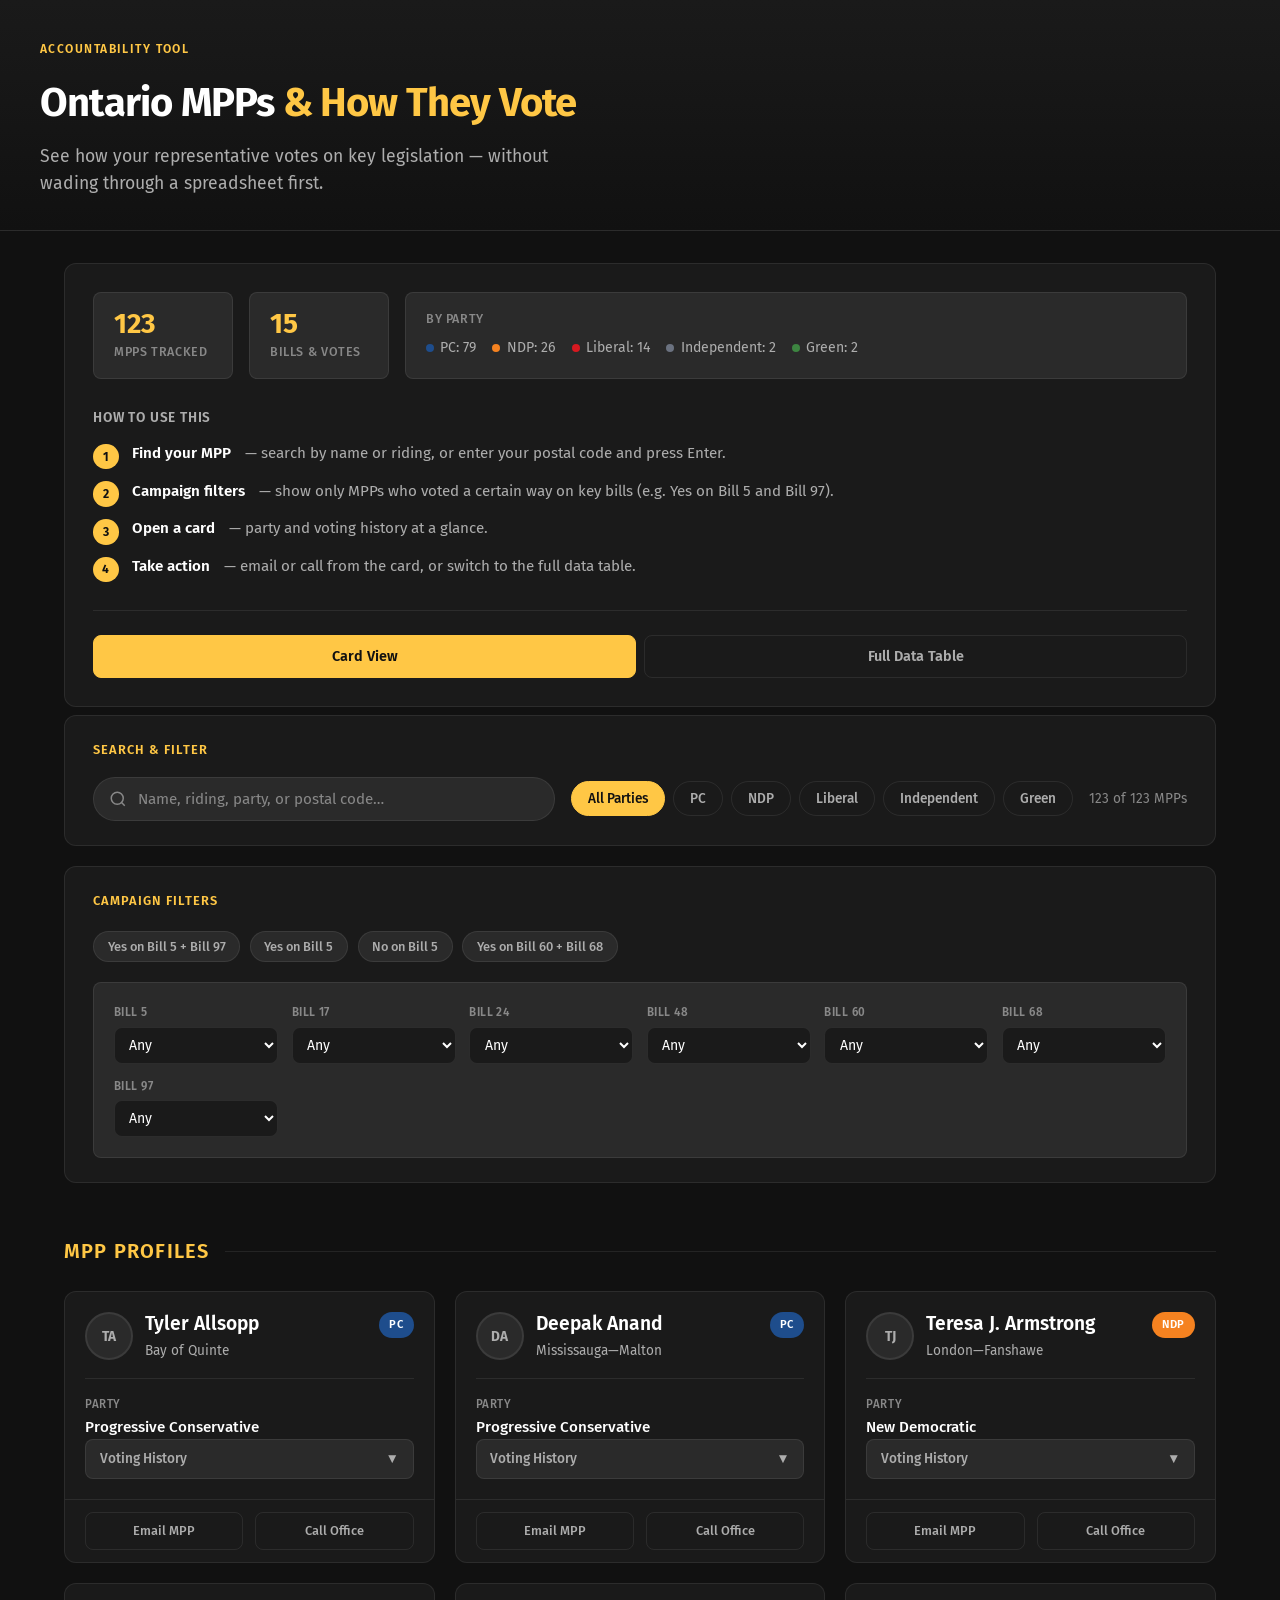
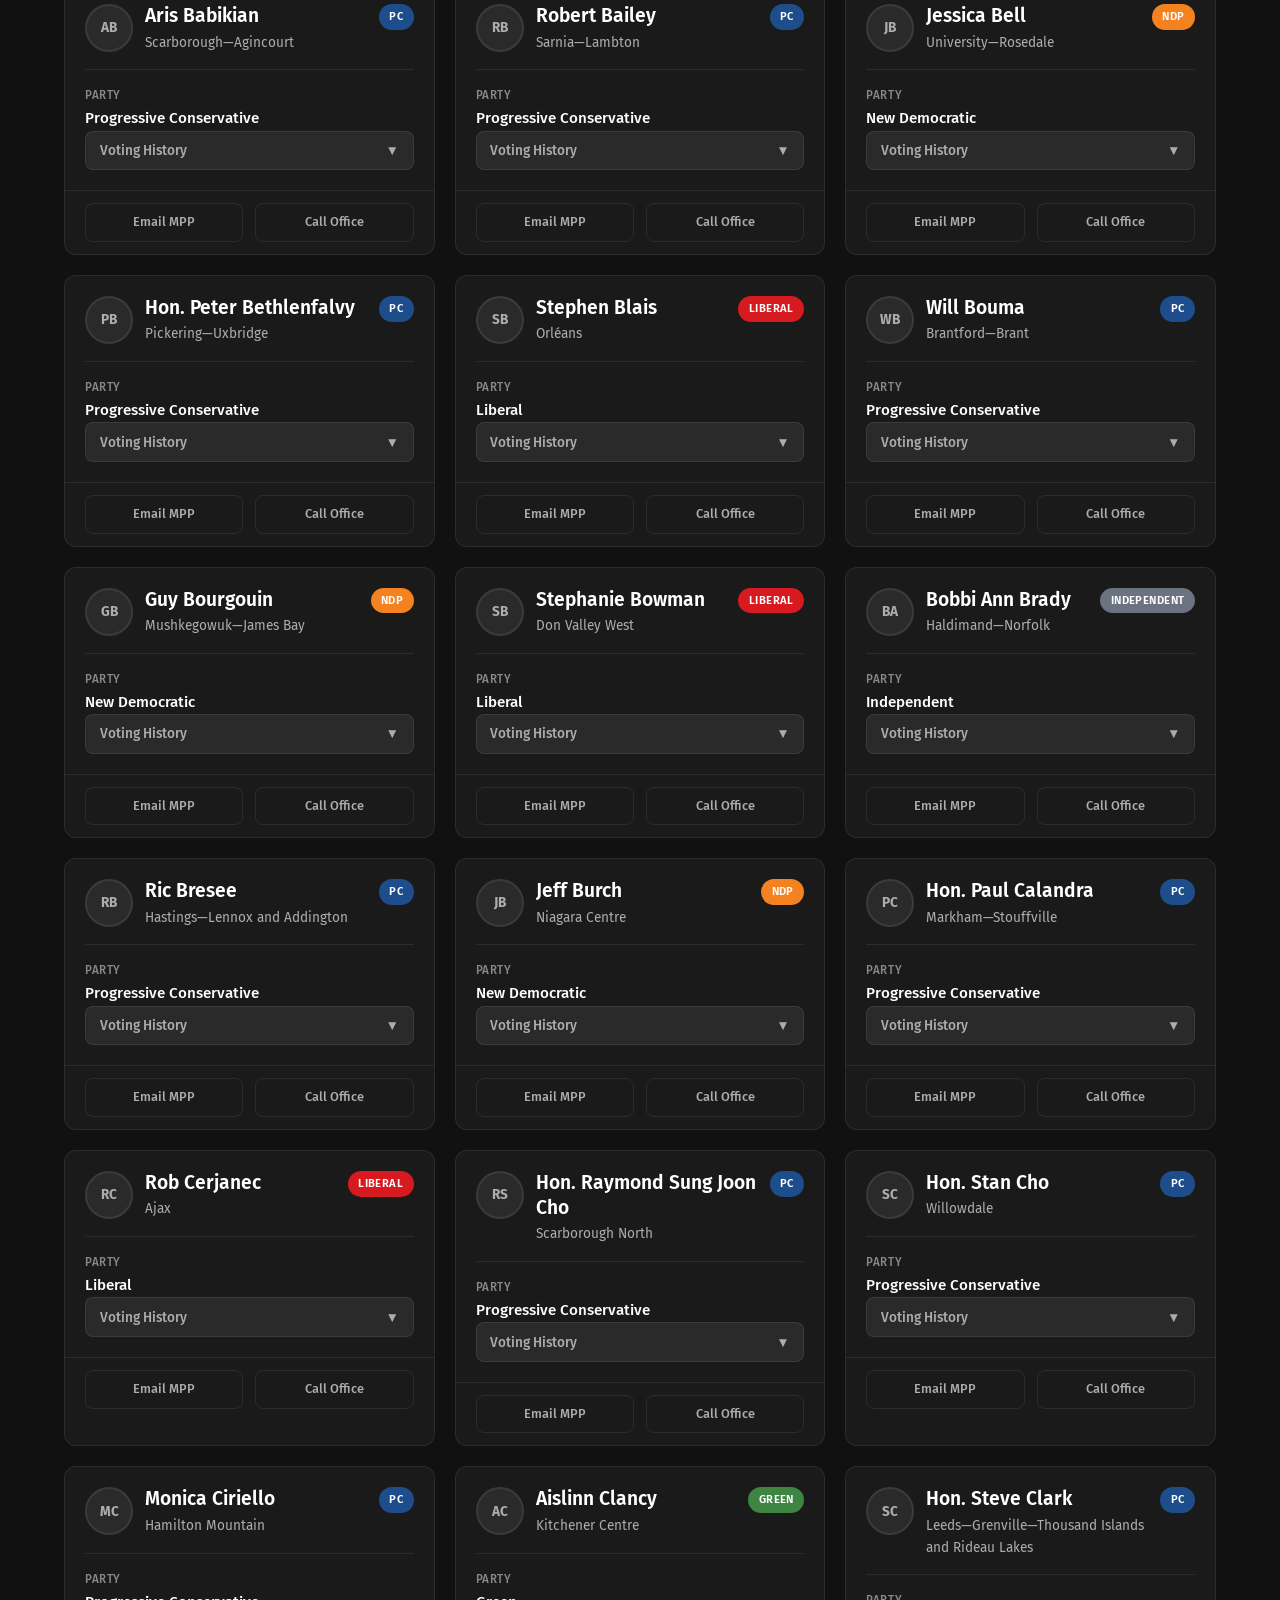
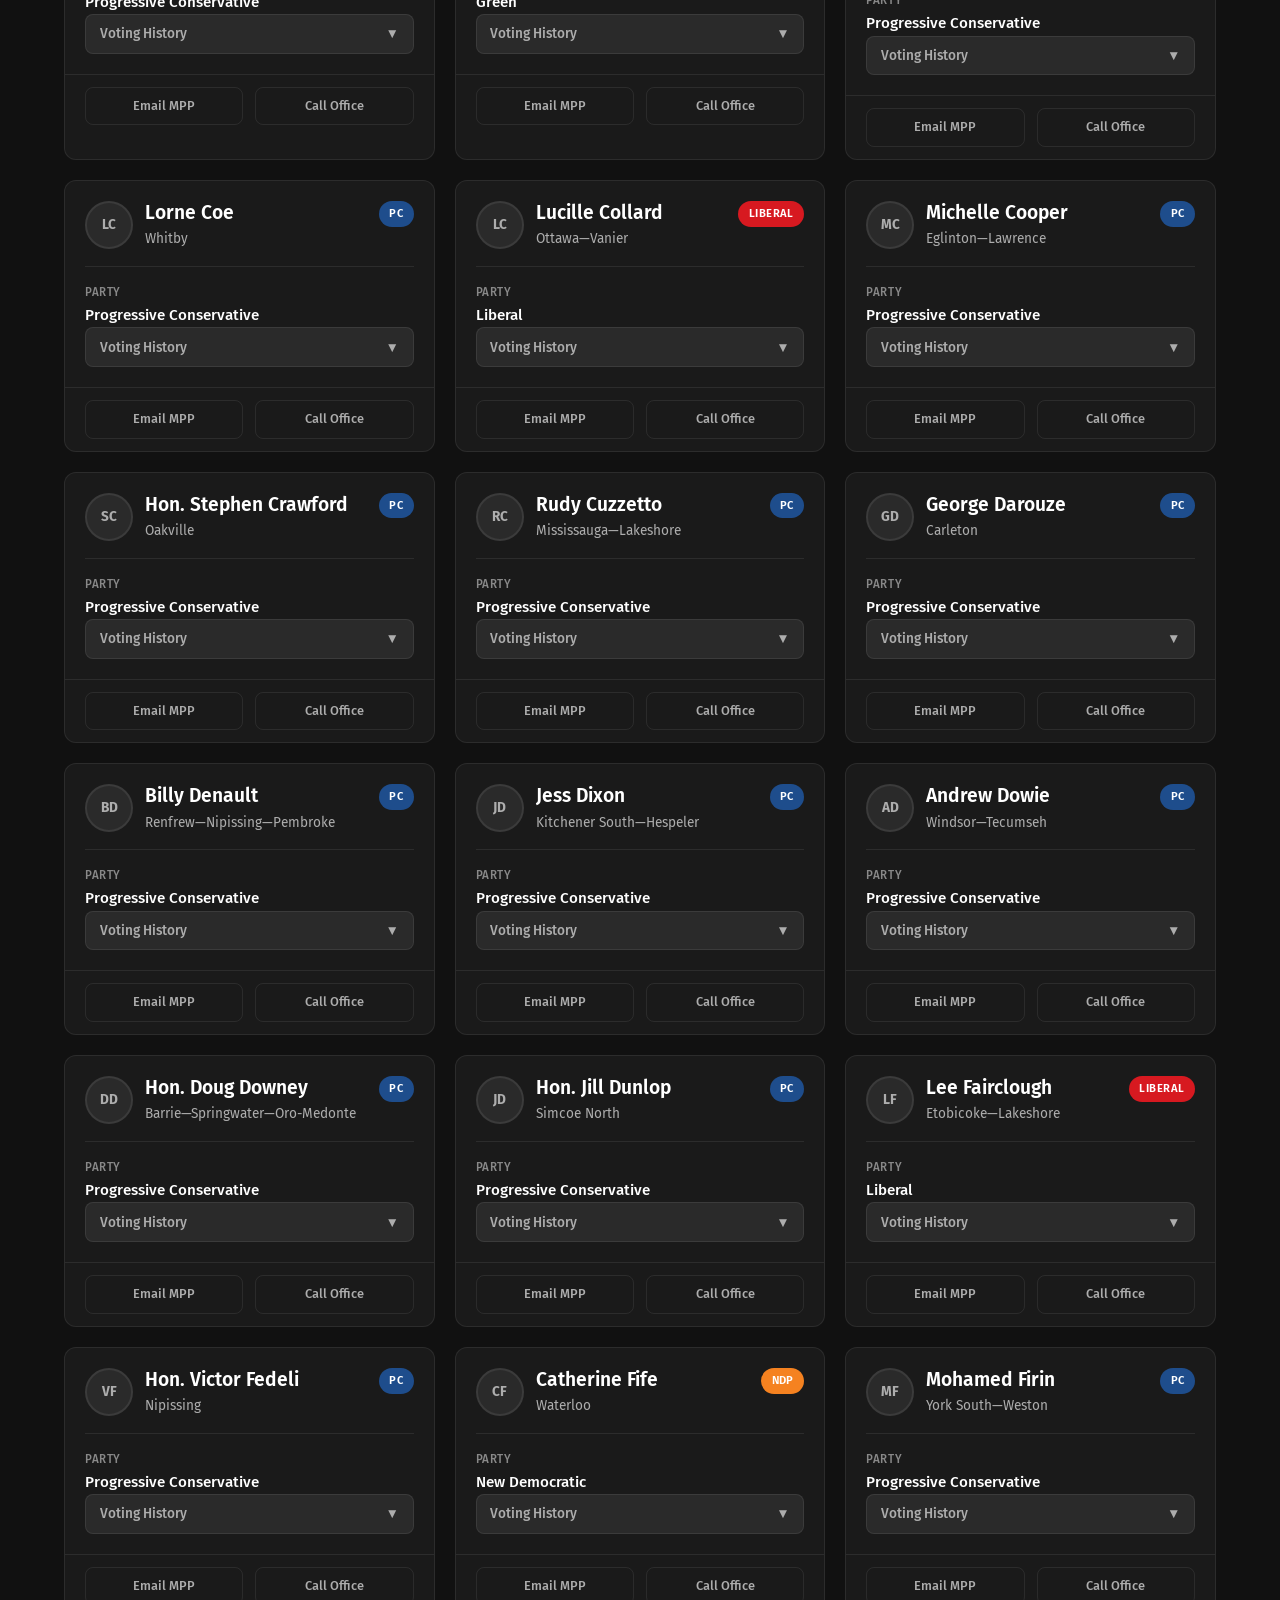
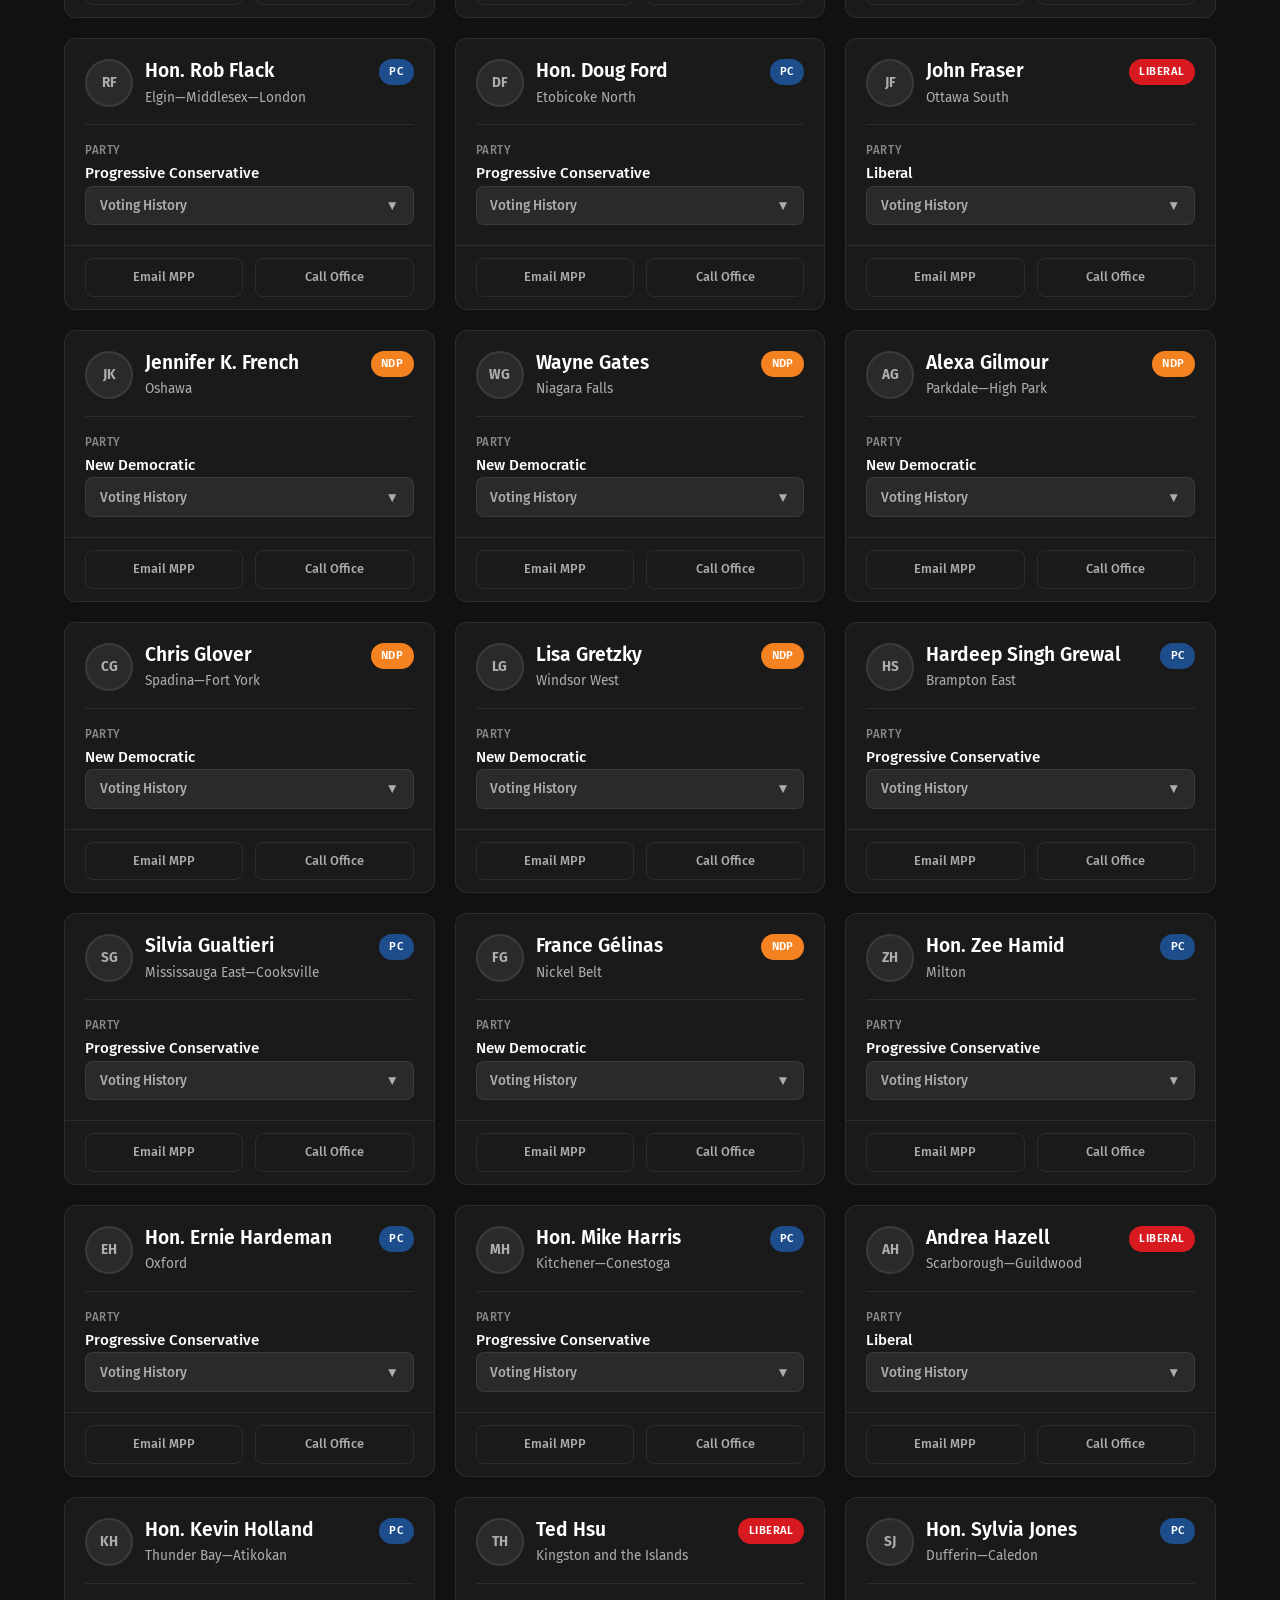
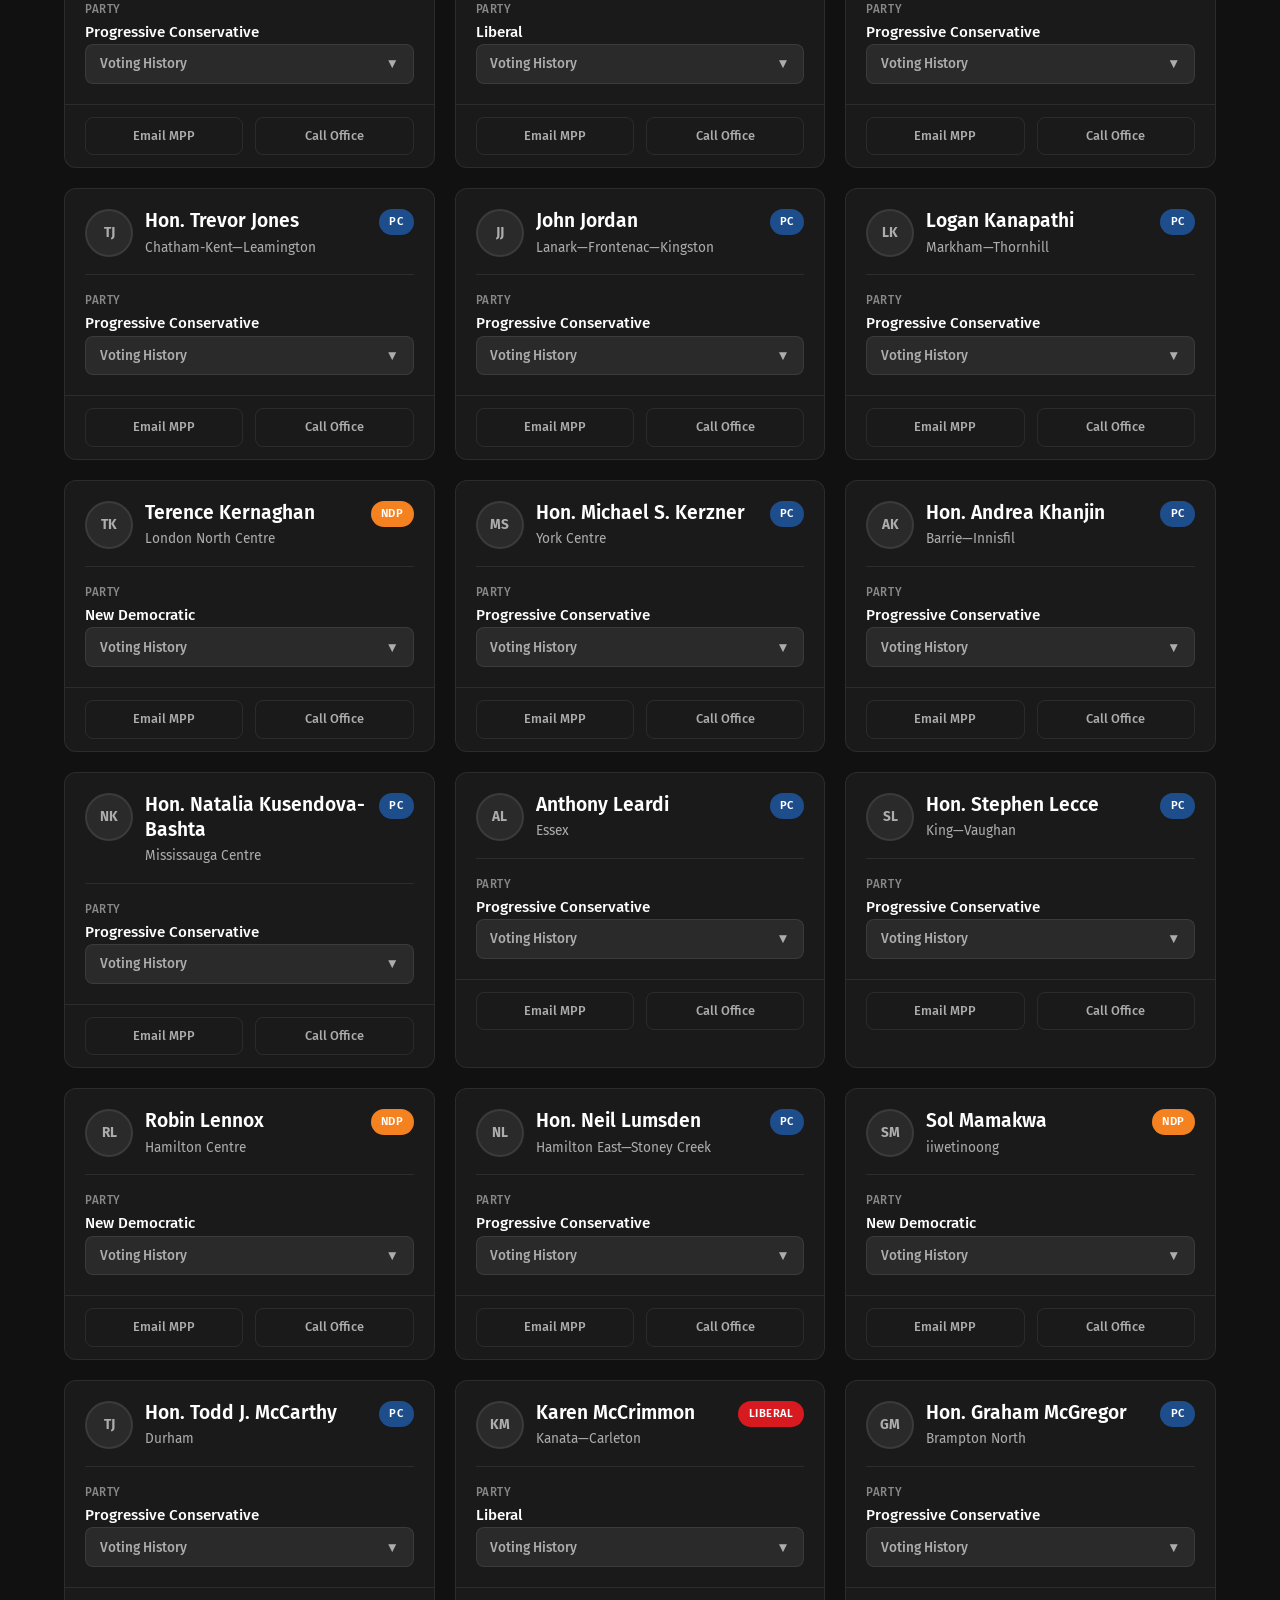
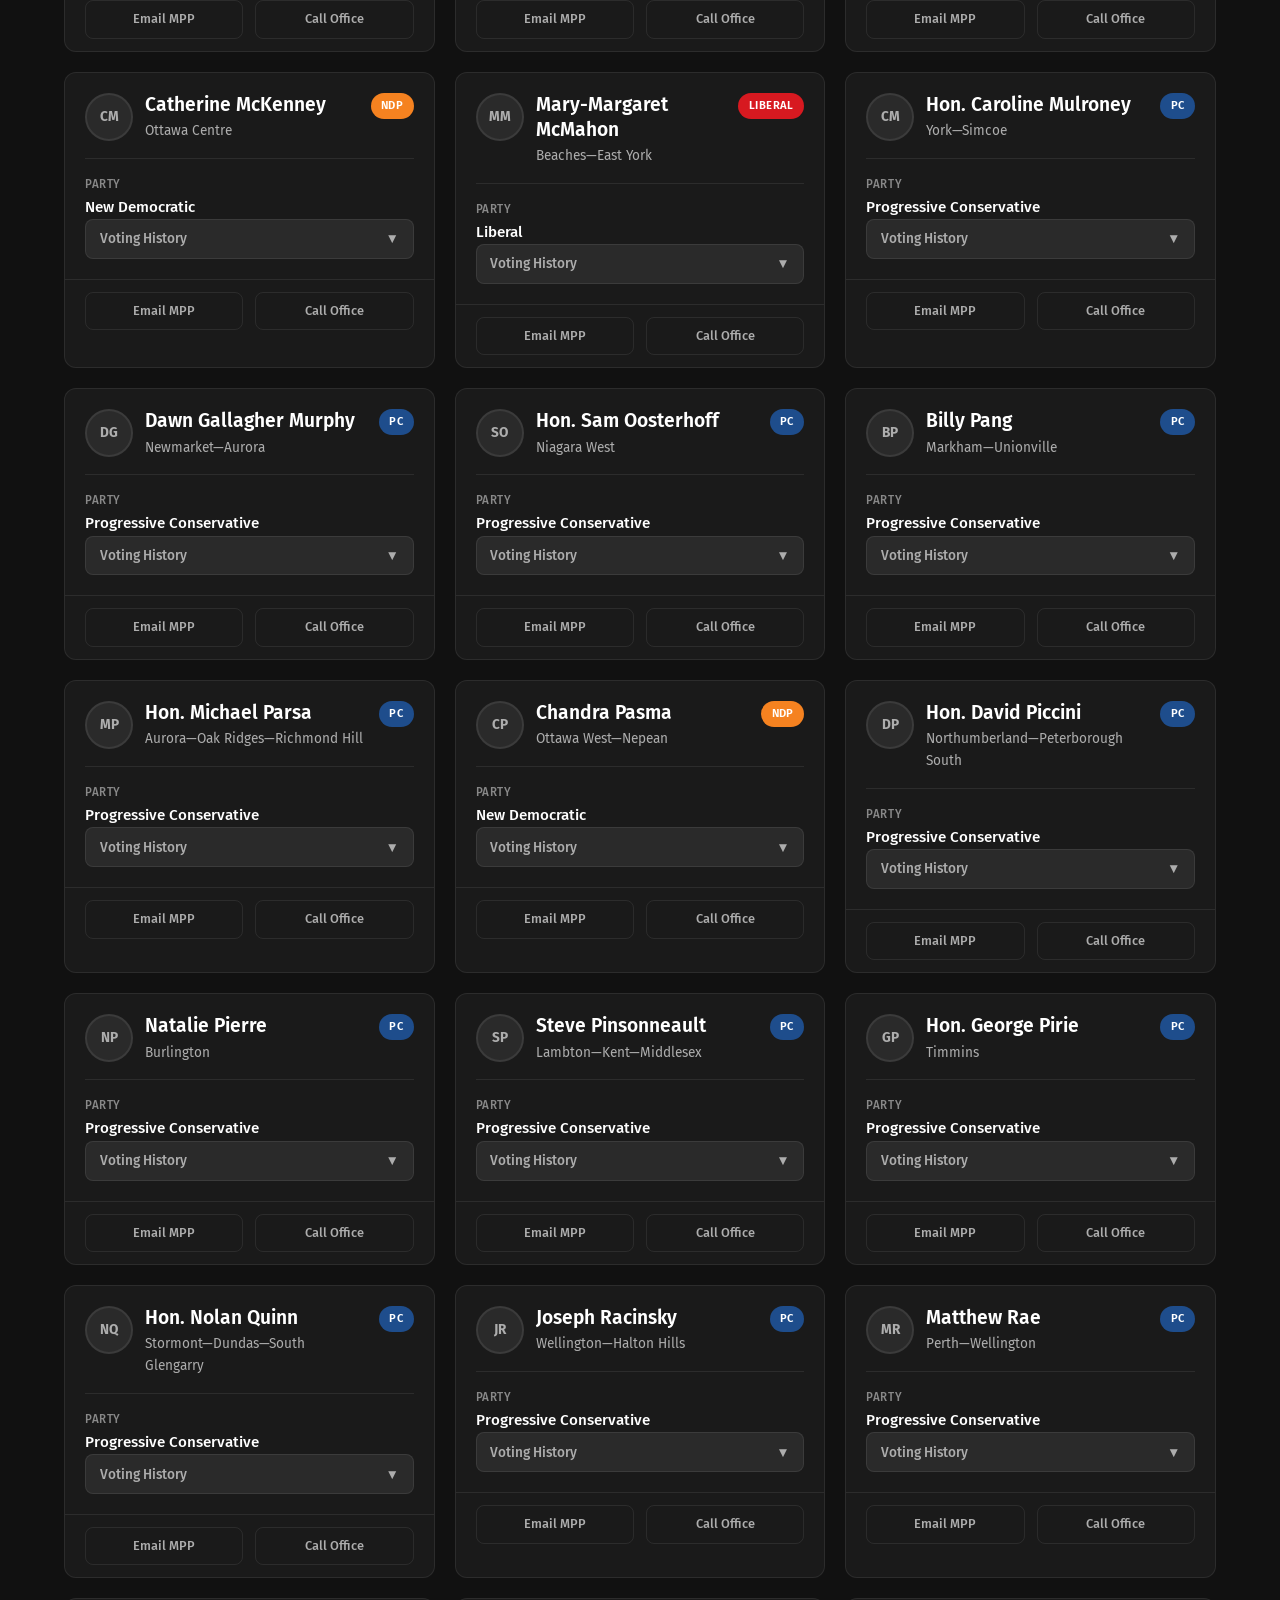
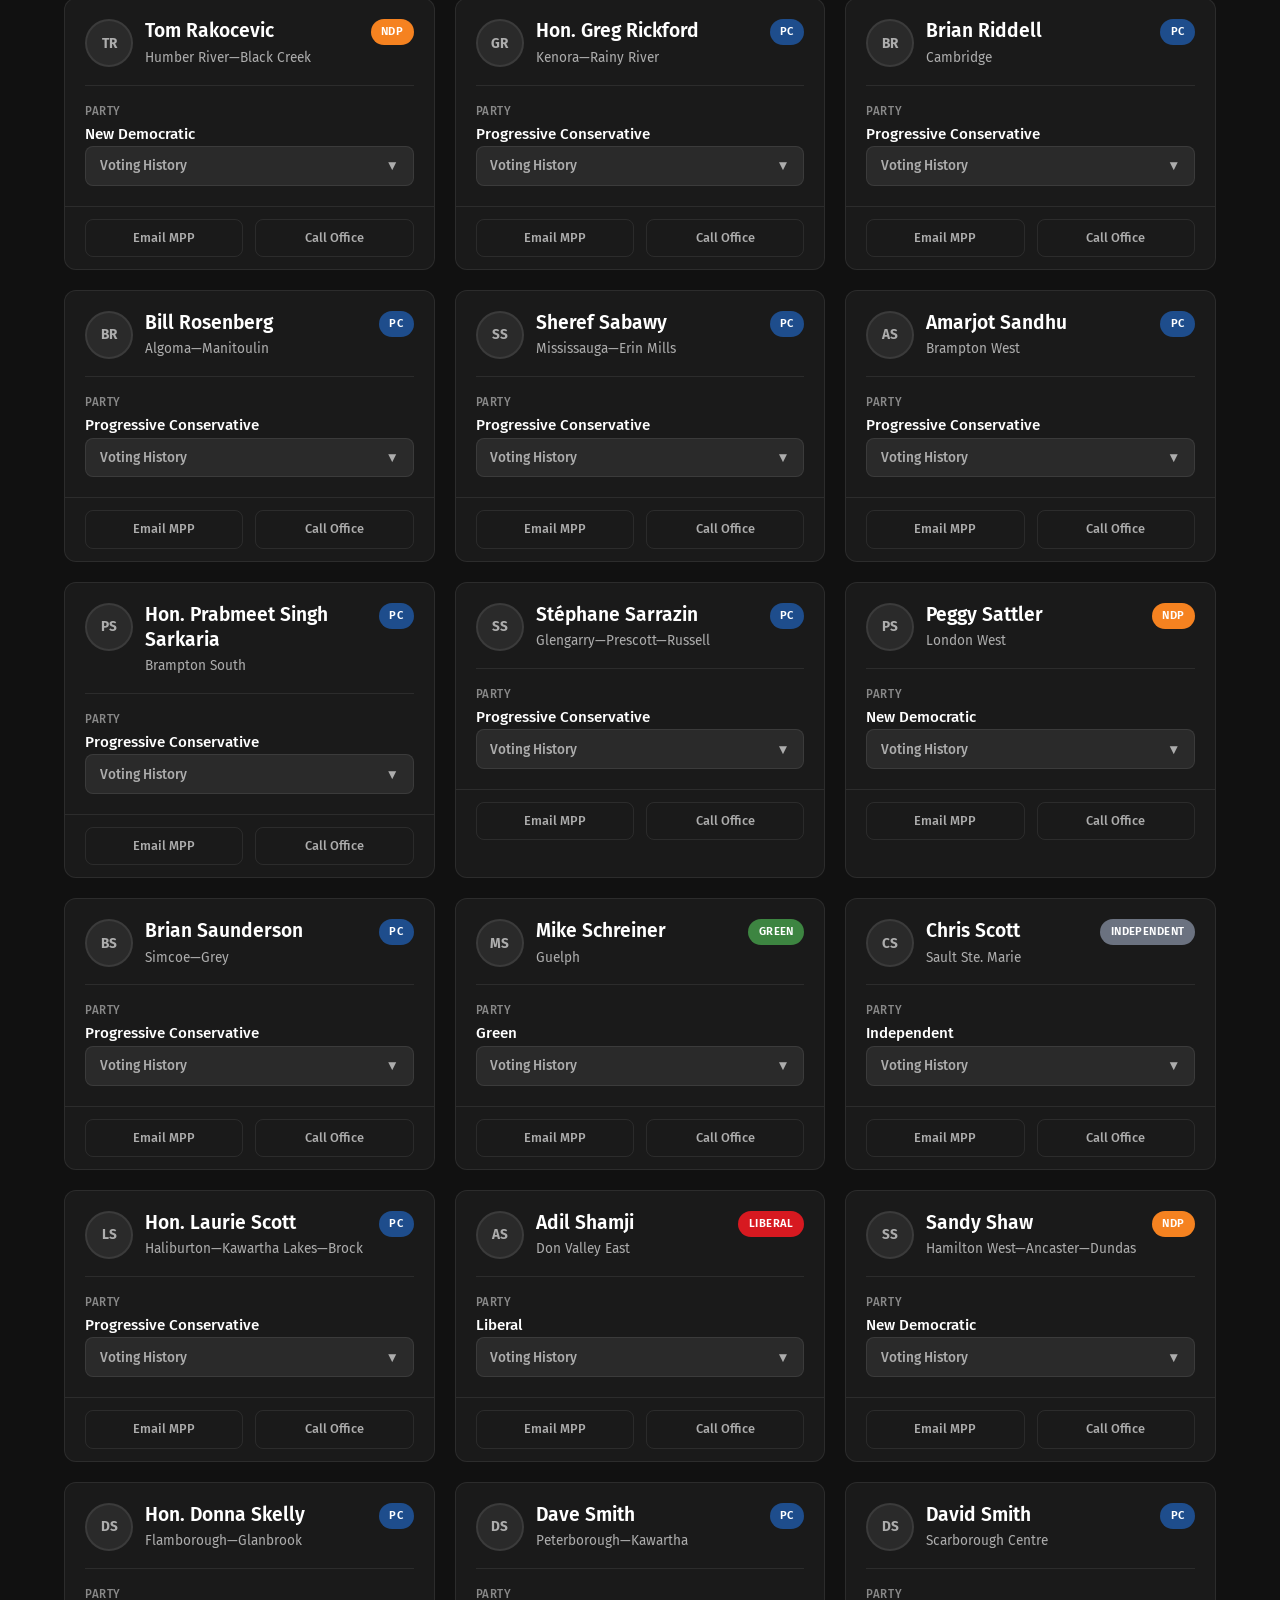
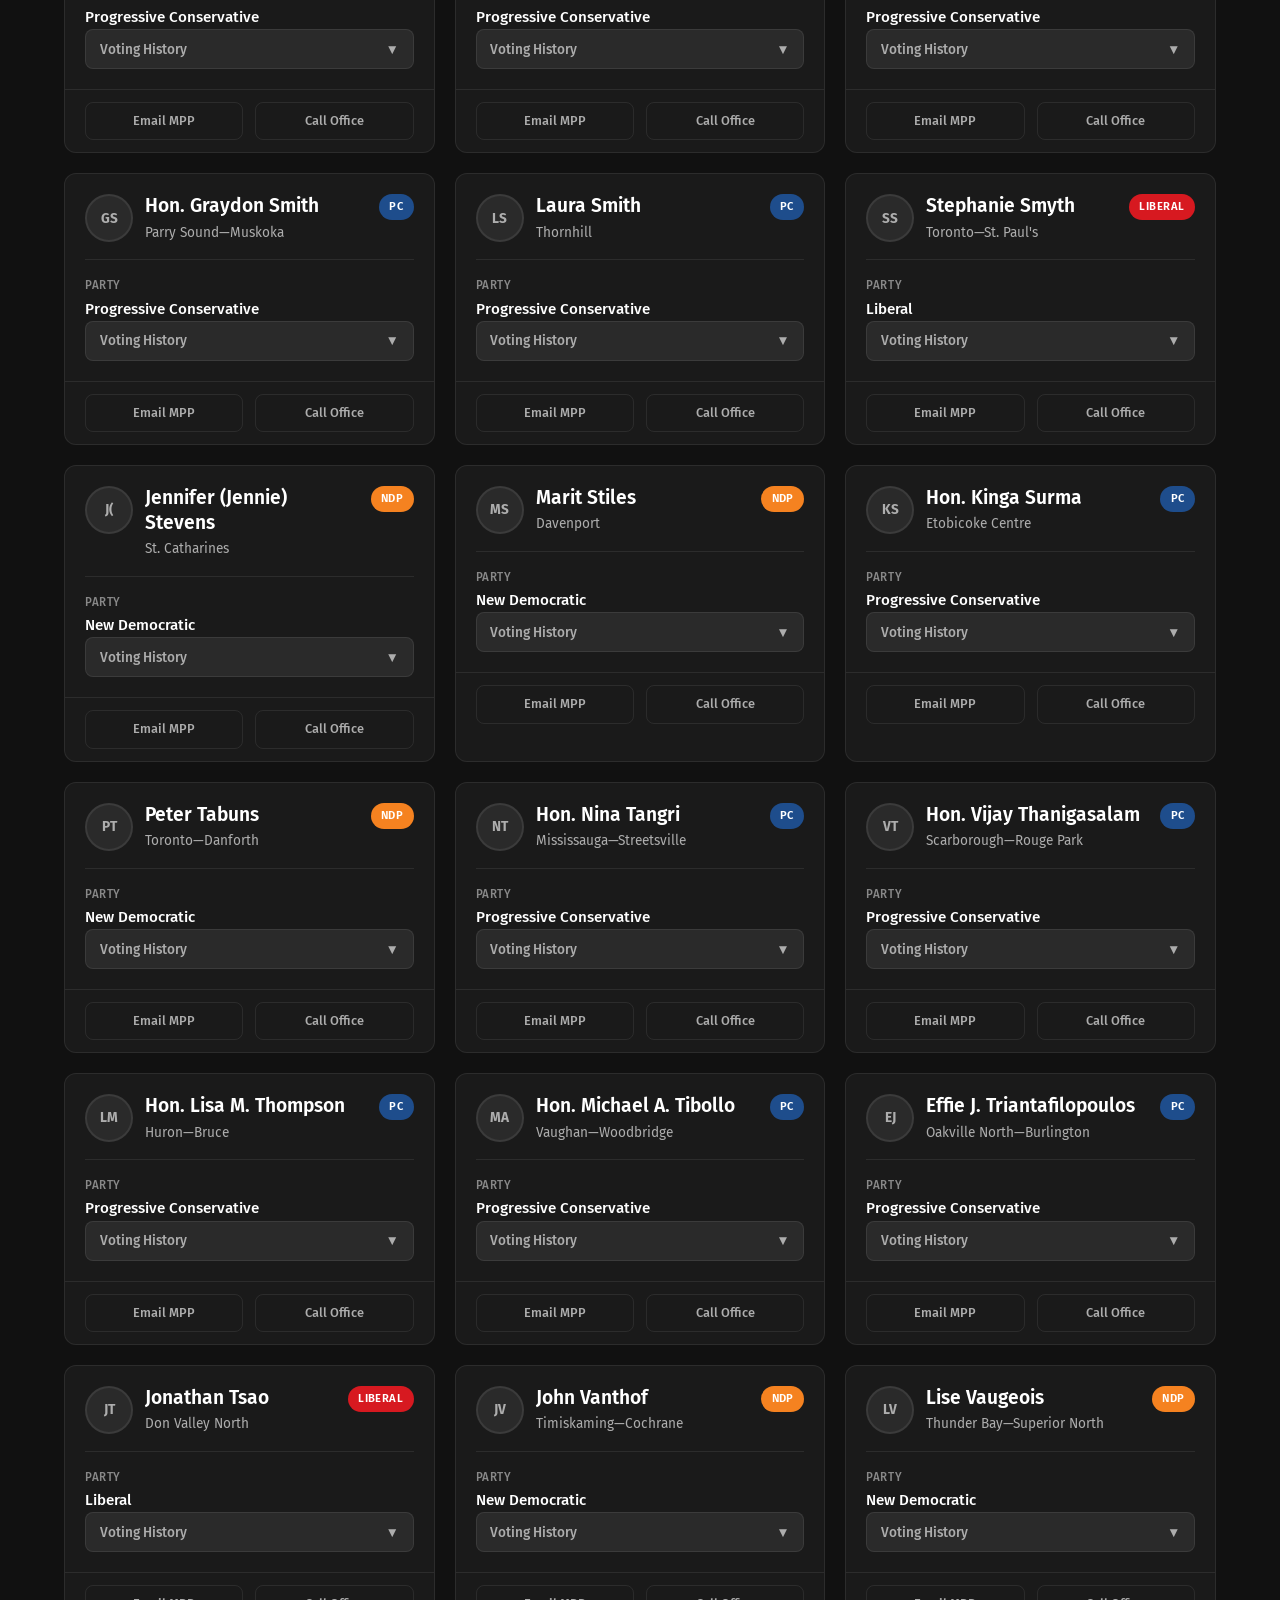
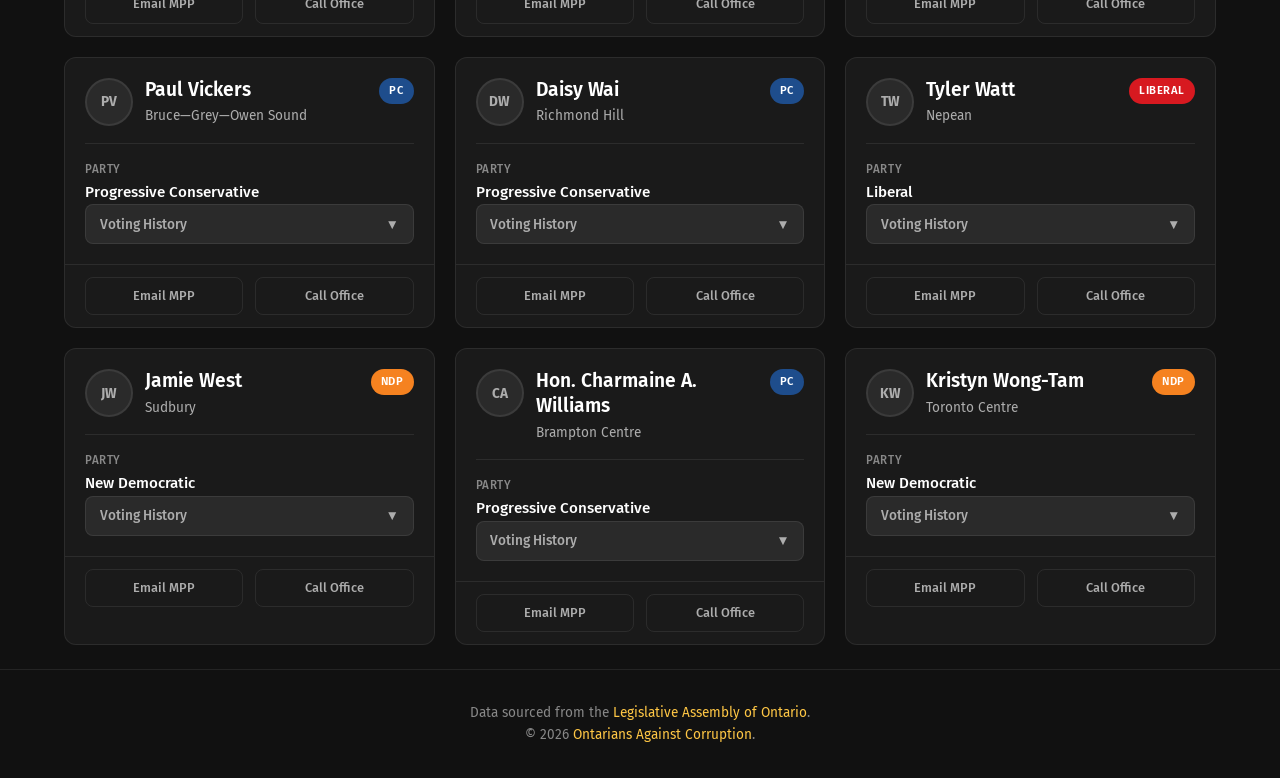
==== index.html @ cb6ad251 "Wrap search and party filters in a card to match campaign filters. Both sections now use the same bo" ====
<!DOCTYPE html>
<html lang="en">
<head>
  <meta charset="UTF-8">
  <meta name="viewport" content="width=device-width, initial-scale=1.0">
  <title>Ontario MPPs & How They Vote | Ontarians Against Corruption</title>
  <meta name="description" content="Explore Ontario MPP voting records, salaries, and accountability data.">
  <link rel="stylesheet" href="styles.css" id="main-styles">
  <script>
    (function () {
      var p = new URLSearchParams(location.search);
      if (p.get('v') === '2') {
        document.getElementById('main-styles').href = 'styles-v2.css';
        document.documentElement.classList.add('v2');
        document.body.classList.add('v2');
      }
    })();
  </script>
</head>
<body>
  <!-- v1 layout -->
  <div id="v1-app">
    <header class="site-header">
      <div class="header-inner">
        <p class="eyebrow">Accountability Tool</p>
        <h1>Ontario MPPs <span>& How They Vote</span></h1>
        <p class="header-lead">See how your representative votes on key legislation — without wading through a spreadsheet first.</p>
      </div>
    </header>

    <div id="loading" class="loading">
      <div class="loading-spinner"></div>
      <p>Loading MPP data…</p>
    </div>

    <div id="main-content" style="display: none;">
      <section class="intro-section">
        <div class="intro-inner">
          <div class="intro-stats" id="intro-stats"></div>
          <div class="intro-howto">
            <h2>How to use this</h2>
            <ol class="howto-steps">
              <li><strong>Find your MPP</strong> — search by name or riding, or enter your postal code and press Enter.</li>
              <li><strong>Campaign filters</strong> — show only MPPs who voted a certain way on key bills (e.g. Yes on Bill 5 and Bill 97).</li>
              <li><strong>Open a card</strong> — party and voting history at a glance.</li>
              <li><strong>Take action</strong> — email or call from the card, or switch to the full data table.</li>
            </ol>
          </div>
          <div class="view-toggle" role="tablist">
            <button class="view-btn active" data-view="cards" role="tab">Card View</button>
            <button class="view-btn" data-view="table" role="tab">Full Data Table</button>
          </div>
        </div>
      </section>

      <div class="controls-wrap">
        <div class="controls-inner">
          <h2 class="controls-title">Search &amp; filter</h2>
          <div class="controls">
            <form class="search-box" id="search-form">
              <svg class="search-icon" width="18" height="18" viewBox="0 0 24 24" fill="none" stroke="currentColor" stroke-width="2" aria-hidden="true">
                <circle cx="11" cy="11" r="8"/><path d="m21 21-4.3-4.3"/>
              </svg>
              <label class="visually-hidden" for="search">Search MPPs</label>
              <input
                type="search"
                id="search"
                placeholder="Name, riding, party, or postal code…"
                autocomplete="off"
                spellcheck="false"
              >
            </form>
            <div class="filter-group" id="filter-buttons"></div>
            <span class="result-count" id="result-count"></span>
          </div>
          <p class="search-status" id="search-status" role="status" aria-live="polite" hidden></p>
          <div class="search-result" id="search-result" hidden></div>
        </div>
      </div>

      <div class="campaign-filters" id="campaign-filters" aria-label="Campaign vote filters">
        <div class="campaign-filters-inner">
          <div class="campaign-filters-head">
            <div>
              <h2 class="campaign-filters-title">Campaign filters</h2>
            </div>
            <button type="button" class="campaign-clear" id="campaign-clear" hidden>Clear filters</button>
          </div>
          <div class="campaign-presets" id="campaign-presets"></div>
          <div class="campaign-bill-grid" id="campaign-bill-grid"></div>
          <p class="campaign-summary" id="campaign-summary" hidden></p>
        </div>
      </div>

      <section class="cards-section" id="cards-section">
        <div class="section-label"><h2>MPP Profiles</h2></div>
        <div class="cards-grid" id="cards-grid"></div>
      </section>

      <section class="spreadsheet-section hidden" id="table-section">
        <div class="section-label"><h2>Full Data Table</h2></div>
        <p class="table-note">All voting records in one place. Scroll horizontally to see every bill.</p>
        <div id="table-container"></div>
      </section>
    </div>

    <footer class="site-footer">
      <p>Data sourced from the <a href="https://www.ola.org/" target="_blank" rel="noopener">Legislative Assembly of Ontario</a>.</p>
      <p>© 2026 <a href="https://ontariocorruption.org/" target="_blank" rel="noopener">Ontarians Against Corruption</a>.</p>
    </footer>
  </div>

  <!-- v2 shell — populated by app-v2.js -->
  <div id="v2-app" hidden></div>

  <script src="shared.js"></script>
  <script>
    (function () {
      var v2 = new URLSearchParams(location.search).get('v') === '2';
      if (v2) document.getElementById('v1-app').hidden = true;
      var s = document.createElement('script');
      s.src = v2 ? 'app-v2.js' : 'app.js';
      document.body.appendChild(s);
    })();
  </script>
</body>
</html>
---- styles.css ----
@import url('https://fonts.googleapis.com/css2?family=Fira+Sans:ital,wght@0,300;0,400;0,500;0,600;0,700;1,400&display=swap');

:root {
  --bg: #111111;
  --bg-card: #1a1a1a;
  --bg-card-hover: #222222;
  --bg-elevated: #2a2a2a;
  --text: #ffffff;
  --text-muted: #adadad;
  --text-dim: #888888;
  --accent-yellow: #ffc745;
  --accent-red: #c1121f;
  --accent-green: #00d084;
  --border: rgba(255, 255, 255, 0.08);
  --border-hover: rgba(255, 199, 69, 0.3);
  --shadow: 0 4px 24px rgba(0, 0, 0, 0.4);
  --shadow-lg: 0 12px 48px rgba(0, 0, 0, 0.5);
  --radius: 12px;
  --radius-sm: 8px;
  --font: 'Fira Sans', sans-serif;
  --transition: 0.2s ease;
  --content-width: 1200px;

  /* Party colors */
  --party-pc: #1e4d8c;
  --party-ndp: #f58220;
  --party-liberal: #d71920;
  --party-green: #3d8541;
  --party-independent: #6b7280;
}

*, *::before, *::after {
  box-sizing: border-box;
  margin: 0;
  padding: 0;
}

html {
  scroll-behavior: smooth;
}

body {
  font-family: var(--font);
  background: var(--bg);
  color: var(--text);
  line-height: 1.6;
  -webkit-font-smoothing: antialiased;
  overflow-x: hidden;
}

/* Header */
.site-header {
  background: linear-gradient(180deg, #1a1a1a 0%, var(--bg) 100%);
  border-bottom: 1px solid var(--border);
  padding: 2.5rem 1.5rem 2rem;
}

.header-inner {
  max-width: var(--content-width);
  margin: 0 auto;
}

.site-header h1 {
  font-size: clamp(1.75rem, 4vw, 2.5rem);
  font-weight: 700;
  letter-spacing: -0.02em;
  margin-bottom: 0.5rem;
}

.site-header h1 span {
  color: var(--accent-yellow);
}

.eyebrow {
  font-size: 0.75rem;
  font-weight: 600;
  text-transform: uppercase;
  letter-spacing: 0.12em;
  color: var(--accent-yellow);
  margin-bottom: 0.75rem;
}

.header-lead {
  color: var(--text-muted);
  font-size: 1.1rem;
  max-width: 560px;
  line-height: 1.55;
}

/* Intro */
.intro-section {
  max-width: var(--content-width);
  margin: 0 auto;
  padding: 2rem 1.5rem 0.5rem;
}

.intro-inner {
  background: var(--bg-card);
  border: 1px solid var(--border);
  border-radius: var(--radius);
  padding: 1.75rem;
}

.intro-stats {
  display: flex;
  flex-wrap: wrap;
  gap: 1rem;
  margin-bottom: 1.75rem;
}

.stat-pill {
  background: var(--bg-elevated);
  border: 1px solid var(--border);
  border-radius: var(--radius-sm);
  padding: 1rem 1.25rem;
  display: flex;
  flex-direction: column;
  gap: 0.15rem;
  min-width: 140px;
}

.stat-pill-wide {
  flex: 1;
  min-width: 260px;
}

.stat-pill-number {
  font-size: 1.75rem;
  font-weight: 700;
  color: var(--accent-yellow);
  line-height: 1.1;
}

.stat-pill-label {
  font-size: 0.78rem;
  font-weight: 500;
  text-transform: uppercase;
  letter-spacing: 0.05em;
  color: var(--text-dim);
}

.stat-pill-parties {
  display: flex;
  flex-wrap: wrap;
  gap: 0.65rem 1rem;
  margin-top: 0.35rem;
  font-size: 0.88rem;
  color: var(--text-muted);
}

.party-stat {
  display: inline-flex;
  align-items: center;
  gap: 0.4rem;
}

.party-dot {
  width: 8px;
  height: 8px;
  border-radius: 50%;
  flex-shrink: 0;
}

.party-dot.pc { background: var(--party-pc); }
.party-dot.ndp { background: var(--party-ndp); }
.party-dot.liberal { background: var(--party-liberal); }
.party-dot.green { background: var(--party-green); }
.party-dot.independent { background: var(--party-independent); }

.intro-howto h2 {
  font-size: 0.85rem;
  font-weight: 600;
  text-transform: uppercase;
  letter-spacing: 0.06em;
  color: var(--text-muted);
  margin-bottom: 0.85rem;
}

.howto-steps {
  list-style: none;
  display: grid;
  gap: 0.65rem;
  counter-reset: step;
}

.howto-steps li {
  counter-increment: step;
  display: flex;
  gap: 0.85rem;
  align-items: flex-start;
  color: var(--text-muted);
  font-size: 0.95rem;
  line-height: 1.5;
}

.howto-steps li::before {
  content: counter(step);
  flex-shrink: 0;
  width: 1.6rem;
  height: 1.6rem;
  display: flex;
  align-items: center;
  justify-content: center;
  background: var(--accent-yellow);
  color: var(--bg);
  font-size: 0.75rem;
  font-weight: 700;
  border-radius: 50%;
  margin-top: 0.1rem;
}

.howto-steps li strong {
  color: var(--text);
  font-weight: 600;
}

.view-toggle {
  display: flex;
  gap: 0.5rem;
  margin-top: 1.75rem;
  padding-top: 1.5rem;
  border-top: 1px solid var(--border);
}

.view-btn {
  flex: 1;
  padding: 0.75rem 1rem;
  background: transparent;
  border: 1px solid var(--border);
  border-radius: var(--radius-sm);
  color: var(--text-muted);
  font-family: var(--font);
  font-size: 0.9rem;
  font-weight: 600;
  cursor: pointer;
  transition: all var(--transition);
}

.view-btn:hover {
  border-color: var(--text-dim);
  color: var(--text);
}

.view-btn.active {
  background: var(--accent-yellow);
  border-color: var(--accent-yellow);
  color: var(--bg);
}

.hidden {
  display: none !important;
}

.table-note {
  color: var(--text-dim);
  font-size: 0.9rem;
  margin: -0.5rem 0 1rem;
}

body.embed-mode .intro-section {
  padding-top: 1rem;
}

body.embed-mode .site-footer {
  display: none;
}

.visually-hidden {
  position: absolute;
  width: 1px;
  height: 1px;
  padding: 0;
  margin: -1px;
  overflow: hidden;
  clip: rect(0, 0, 0, 0);
  white-space: nowrap;
  border: 0;
}

/* Controls */
.controls-wrap {
  max-width: var(--content-width);
  margin: 0 auto 1.25rem;
  padding: 0 1.5rem;
  position: sticky;
  top: 0;
  z-index: 100;
}

.controls-inner {
  background: var(--bg-card);
  border: 1px solid var(--border);
  border-radius: var(--radius);
  padding: 1.5rem 1.75rem;
}

.controls-title {
  font-size: 0.8rem;
  font-weight: 600;
  text-transform: uppercase;
  letter-spacing: 0.08em;
  color: var(--accent-yellow);
  margin: 0 0 1rem;
}

.controls {
  display: flex;
  flex-wrap: wrap;
  gap: 1rem;
  align-items: center;
}

.search-status {
  margin-top: 0.85rem;
  font-size: 0.9rem;
  color: var(--text-muted);
}

.search-status.is-error {
  color: #f07178;
}

.search-status.is-warning {
  color: var(--accent-yellow);
}

.search-status.is-loading {
  color: var(--text-dim);
}

.search-result {
  margin-top: 1rem;
  padding-top: 1rem;
  border-top: 1px solid var(--border);
}

.search-result-head {
  display: flex;
  align-items: flex-start;
  justify-content: space-between;
  gap: 1rem;
  margin-bottom: 0.85rem;
}

.search-result-eyebrow {
  font-size: 0.75rem;
  font-weight: 600;
  text-transform: uppercase;
  letter-spacing: 0.08em;
  color: var(--accent-yellow);
  margin-bottom: 0.2rem;
}

.search-result-meta {
  font-size: 0.9rem;
  color: var(--text-muted);
}

.search-result-warning {
  margin-top: 0.35rem;
  font-size: 0.85rem;
  color: var(--accent-yellow);
}

.search-clear {
  flex-shrink: 0;
  padding: 0.45rem 0.85rem;
  background: transparent;
  border: 1px solid var(--border);
  border-radius: 50px;
  color: var(--text-muted);
  font-family: var(--font);
  font-size: 0.8rem;
  font-weight: 600;
  cursor: pointer;
  transition: all var(--transition);
}

.search-clear:hover {
  border-color: var(--accent-yellow);
  color: var(--accent-yellow);
}

.search-mpp-card {
  max-width: 420px;
}

.search-mpp-card .voting-list.open {
  max-height: none;
  overflow: visible;
}

body.embed-mode .controls-wrap {
  padding-left: 1rem;
  padding-right: 1rem;
}

.search-box {
  flex: 1;
  min-width: 220px;
  position: relative;
}

.search-box input {
  width: 100%;
  padding: 0.75rem 1rem 0.75rem 2.75rem;
  background: var(--bg-elevated);
  border: 1px solid var(--border);
  border-radius: 50px;
  color: var(--text);
  font-family: var(--font);
  font-size: 0.95rem;
  transition: border-color var(--transition), box-shadow var(--transition);
}

.search-box input:focus {
  outline: none;
  border-color: var(--accent-yellow);
  box-shadow: 0 0 0 3px rgba(255, 199, 69, 0.15);
}

.search-box input::placeholder {
  color: var(--text-dim);
}

.search-icon {
  position: absolute;
  left: 1rem;
  top: 50%;
  transform: translateY(-50%);
  color: var(--text-dim);
  pointer-events: none;
}

.filter-group {
  display: flex;
  flex-wrap: wrap;
  gap: 0.5rem;
}

.filter-btn {
  padding: 0.5rem 1rem;
  background: transparent;
  border: 1px solid var(--border);
  border-radius: 50px;
  color: var(--text-muted);
  font-family: var(--font);
  font-size: 0.85rem;
  font-weight: 500;
  cursor: pointer;
  transition: all var(--transition);
  white-space: nowrap;
}

.filter-btn:hover {
  border-color: var(--text-muted);
  color: var(--text);
}

.filter-btn.active {
  background: var(--accent-yellow);
  border-color: var(--accent-yellow);
  color: var(--bg);
}

.result-count {
  color: var(--text-dim);
  font-size: 0.85rem;
  margin-left: auto;
}

/* Campaign filters */
.campaign-filters {
  max-width: var(--content-width);
  margin: 0 auto 1.75rem;
  padding: 0 1.5rem;
}

.campaign-filters-inner {
  background: var(--bg-card);
  border: 1px solid var(--border);
  border-radius: var(--radius);
  padding: 1.5rem 1.75rem;
}

.campaign-filters-head {
  display: flex;
  align-items: flex-start;
  justify-content: space-between;
  gap: 1.25rem;
  margin-bottom: 1.25rem;
}

.campaign-filters-title {
  font-size: 0.8rem;
  font-weight: 600;
  text-transform: uppercase;
  letter-spacing: 0.08em;
  color: var(--accent-yellow);
  margin: 0;
}

.campaign-clear {
  flex-shrink: 0;
  padding: 0.45rem 0.85rem;
  background: transparent;
  border: 1px solid var(--border);
  border-radius: 50px;
  color: var(--text-muted);
  font-family: var(--font);
  font-size: 0.8rem;
  font-weight: 600;
  cursor: pointer;
  transition: all var(--transition);
}

.campaign-clear:hover {
  border-color: var(--accent-yellow);
  color: var(--accent-yellow);
}

.campaign-presets {
  display: flex;
  flex-wrap: wrap;
  gap: 0.6rem;
  margin-bottom: 1.25rem;
}

.campaign-preset {
  padding: 0.45rem 0.85rem;
  background: var(--bg-elevated);
  border: 1px solid var(--border);
  border-radius: 50px;
  color: var(--text-muted);
  font-family: var(--font);
  font-size: 0.8rem;
  font-weight: 500;
  cursor: pointer;
  transition: all var(--transition);
}

.campaign-preset:hover {
  border-color: var(--text-muted);
  color: var(--text);
}

.campaign-preset.active {
  background: rgba(255, 199, 69, 0.15);
  border-color: var(--accent-yellow);
  color: var(--accent-yellow);
}

.campaign-bill-grid {
  display: grid;
  grid-template-columns: repeat(auto-fill, minmax(140px, 1fr));
  gap: 0.85rem;
  background: var(--bg-elevated);
  border: 1px solid var(--border);
  border-radius: var(--radius-sm);
  padding: 1.25rem;
}

.campaign-bill {
  display: flex;
  flex-direction: column;
  gap: 0.3rem;
  min-width: 0;
}

.campaign-bill-name {
  font-size: 0.72rem;
  font-weight: 600;
  text-transform: uppercase;
  letter-spacing: 0.04em;
  color: var(--text-dim);
}

.campaign-bill-select {
  width: 100%;
  padding: 0.5rem 0.65rem;
  background: var(--bg-card);
  border: 1px solid var(--border);
  border-radius: var(--radius-sm);
  color: var(--text);
  font-family: var(--font);
  font-size: 0.88rem;
  cursor: pointer;
}

.campaign-bill-select:focus {
  outline: none;
  border-color: var(--accent-yellow);
}

.campaign-summary {
  margin-top: 1rem;
  font-size: 0.85rem;
  color: var(--accent-yellow);
  font-weight: 500;
}

body.embed-mode .campaign-filters {
  margin-top: 0;
  padding-left: 1rem;
  padding-right: 1rem;
}

/* Cards Grid */
.cards-section {
  max-width: var(--content-width);
  margin: 0 auto;
  padding: 1.5rem;
}

.section-label {
  display: flex;
  align-items: center;
  gap: 1rem;
  margin-bottom: 1.5rem;
}

.section-label h2 {
  font-size: 1.25rem;
  font-weight: 600;
  text-transform: uppercase;
  letter-spacing: 0.06em;
  color: var(--accent-yellow);
}

.section-label::after {
  content: '';
  flex: 1;
  height: 1px;
  background: var(--border);
}

.cards-grid {
  display: grid;
  grid-template-columns: repeat(auto-fill, minmax(340px, 1fr));
  gap: 1.25rem;
}

/* MPP Card */
.mpp-card {
  background: var(--bg-card);
  border: 1px solid var(--border);
  border-radius: var(--radius);
  overflow: hidden;
  transition: transform var(--transition), border-color var(--transition), box-shadow var(--transition);
  animation: fadeIn 0.4s ease backwards;
}

.mpp-card:hover {
  border-color: var(--border-hover);
  box-shadow: var(--shadow);
  transform: translateY(-2px);
}

@keyframes fadeIn {
  from { opacity: 0; transform: translateY(8px); }
  to { opacity: 1; transform: translateY(0); }
}

.card-header {
  padding: 1.25rem 1.25rem 0;
}

.card-name-row {
  display: flex;
  align-items: flex-start;
  justify-content: space-between;
  gap: 0.75rem;
}

.card-name-block {
  flex: 1;
  min-width: 0;
}

.card-avatar {
  width: 48px;
  height: 48px;
  border-radius: 50%;
  flex-shrink: 0;
  overflow: hidden;
  display: flex;
  align-items: center;
  justify-content: center;
  background: var(--bg-elevated);
  border: 2px solid var(--border);
}

.card-avatar .avatar-img {
  width: 100%;
  height: 100%;
  object-fit: cover;
  display: block;
}

.card-avatar .avatar-initials {
  display: none;
  font-size: 0.85rem;
  font-weight: 700;
  color: var(--text-muted);
}

.card-avatar.avatar-fallback .avatar-img { display: none; }
.card-avatar.avatar-fallback .avatar-initials { display: flex; }

.mpp-profile-link {
  color: inherit;
  text-decoration: none;
}

.mpp-profile-link:hover {
  color: var(--accent-yellow);
}

.bill-link,
.bill-link-header,
.bill-header-link {
  color: var(--accent-yellow);
  text-decoration: underline;
  text-decoration-color: rgba(255, 199, 69, 0.45);
  font-weight: 600;
}

.bill-link:hover,
.bill-link-header:hover,
.bill-header-link:hover {
  text-decoration-color: var(--accent-yellow);
}

.bill-label {
  color: var(--text-muted);
  font-weight: 500;
}

.name-cell {
  display: flex;
  align-items: center;
  gap: 0.5rem;
}

.table-avatar {
  width: 28px;
  height: 28px;
  border-radius: 50%;
  flex-shrink: 0;
  overflow: hidden;
  display: inline-flex;
  align-items: center;
  justify-content: center;
  background: var(--bg-elevated);
}

.table-avatar .avatar-img {
  width: 100%;
  height: 100%;
  object-fit: cover;
}

.table-avatar .avatar-initials {
  display: none;
  font-size: 0.6rem;
  font-weight: 700;
  color: var(--text-dim);
}

.table-avatar.avatar-fallback .avatar-img { display: none; }
.table-avatar.avatar-fallback .avatar-initials { display: flex; }

.card-name {
  font-size: 1.2rem;
  font-weight: 600;
  line-height: 1.3;
}

.card-riding {
  font-size: 0.85rem;
  color: var(--text-muted);
  margin-top: 0.15rem;
}

.party-badge {
  display: inline-flex;
  align-items: center;
  padding: 0.25rem 0.65rem;
  border-radius: 50px;
  font-size: 0.7rem;
  font-weight: 600;
  text-transform: uppercase;
  letter-spacing: 0.04em;
  white-space: nowrap;
  flex-shrink: 0;
}

.party-badge.pc { background: var(--party-pc); color: #fff; }
.party-badge.ndp { background: var(--party-ndp); color: #fff; }
.party-badge.liberal { background: var(--party-liberal); color: #fff; }
.party-badge.green { background: var(--party-green); color: #fff; }
.party-badge.independent { background: var(--party-independent); color: #fff; }

.card-divider {
  height: 1px;
  background: var(--border);
  margin: 1rem 1.25rem;
}

.card-stats {
  padding: 0 1.25rem;
  display: flex;
  flex-direction: column;
  gap: 0.65rem;
}

.stat {
  display: flex;
  flex-direction: column;
  gap: 0.1rem;
}

.stat-label {
  font-size: 0.72rem;
  font-weight: 500;
  text-transform: uppercase;
  letter-spacing: 0.05em;
  color: var(--text-dim);
}

.stat-value {
  font-size: 0.95rem;
  font-weight: 500;
  color: var(--text);
}

.stat-value.highlight {
  color: var(--accent-yellow);
}

.stat-value.alignment-high { color: var(--accent-green); }
.stat-value.alignment-mid { color: var(--accent-yellow); }
.stat-value.alignment-low { color: var(--accent-red); }

/* Voting History */
.voting-section {
  padding: 0 1.25rem 1.25rem;
}

.voting-toggle {
  width: 100%;
  display: flex;
  align-items: center;
  justify-content: space-between;
  padding: 0.65rem 0.85rem;
  background: var(--bg-elevated);
  border: 1px solid var(--border);
  border-radius: var(--radius-sm);
  color: var(--text-muted);
  font-family: var(--font);
  font-size: 0.85rem;
  font-weight: 500;
  cursor: pointer;
  transition: all var(--transition);
}

.voting-toggle:hover {
  color: var(--text);
  border-color: var(--text-dim);
}

.voting-toggle .chevron {
  transition: transform var(--transition);
}

.voting-toggle.open .chevron {
  transform: rotate(180deg);
}

.voting-list {
  max-height: 0;
  overflow: hidden;
  transition: max-height 0.35s ease, padding 0.35s ease;
}

.voting-list.open {
  max-height: 400px;
  padding-top: 0.75rem;
}

.vote-row {
  display: flex;
  align-items: center;
  justify-content: space-between;
  padding: 0.4rem 0;
  font-size: 0.88rem;
  border-bottom: 1px solid rgba(255, 255, 255, 0.04);
}

.vote-row:last-child {
  border-bottom: none;
}

.vote-bill {
  color: var(--text-muted);
}

.vote-result {
  display: flex;
  align-items: center;
  gap: 0.35rem;
  font-weight: 500;
}

.vote-result.yes { color: var(--accent-green); }
.vote-result.no { color: var(--accent-red); }
.vote-result.na { color: var(--text-dim); }

.card-footer {
  padding: 0.75rem 1.25rem;
  border-top: 1px solid var(--border);
  display: flex;
  gap: 0.75rem;
}

.card-link {
  flex: 1;
  text-align: center;
  padding: 0.5rem;
  background: transparent;
  border: 1px solid var(--border);
  border-radius: var(--radius-sm);
  color: var(--text-muted);
  font-family: var(--font);
  font-size: 0.8rem;
  font-weight: 500;
  text-decoration: none;
  transition: all var(--transition);
}

.card-link:hover {
  border-color: var(--accent-yellow);
  color: var(--accent-yellow);
}

/* Spreadsheet Section */
.spreadsheet-section {
  max-width: var(--content-width);
  margin: 0 auto;
  padding: 2rem 1.5rem 4rem;
}

.spreadsheet-section .section-label {
  margin-bottom: 1rem;
}

.table-wrapper {
  overflow-x: auto;
  border: 1px solid var(--border);
  border-radius: var(--radius);
  background: var(--bg-card);
  box-shadow: var(--shadow);
}

.data-table {
  width: 100%;
  border-collapse: collapse;
  font-size: 0.85rem;
  white-space: nowrap;
}

.data-table thead {
  position: sticky;
  top: 0;
  z-index: 10;
}

.data-table th {
  background: var(--bg-elevated);
  padding: 0.85rem 1rem;
  text-align: left;
  font-weight: 600;
  font-size: 0.75rem;
  text-transform: uppercase;
  letter-spacing: 0.04em;
  color: var(--accent-yellow);
  border-bottom: 1px solid var(--border);
}

.data-table td {
  padding: 0.7rem 1rem;
  border-bottom: 1px solid var(--border);
  color: var(--text-muted);
}

.data-table tbody tr {
  transition: background var(--transition);
}

.data-table tbody tr:hover {
  background: rgba(255, 255, 255, 0.03);
}

.data-table tbody tr:last-child td {
  border-bottom: none;
}

.data-table .name-cell {
  color: var(--text);
  font-weight: 500;
}

.vote-cell {
  text-align: center;
  font-size: 0.8rem;
}

.vote-cell.yes { color: var(--accent-green); }
.vote-cell.no { color: var(--accent-red); }
.vote-cell.na { color: var(--text-dim); }

/* Footer */
.site-footer {
  text-align: center;
  padding: 2rem 1.5rem;
  border-top: 1px solid var(--border);
  color: var(--text-dim);
  font-size: 0.85rem;
}

.site-footer a {
  color: var(--accent-yellow);
  text-decoration: none;
}

.site-footer a:hover {
  text-decoration: underline;
}

/* Loading */
.loading {
  text-align: center;
  padding: 4rem;
  color: var(--text-muted);
}

.loading-spinner {
  width: 36px;
  height: 36px;
  border: 3px solid var(--border);
  border-top-color: var(--accent-yellow);
  border-radius: 50%;
  animation: spin 0.8s linear infinite;
  margin: 0 auto 1rem;
}

@keyframes spin {
  to { transform: rotate(360deg); }
}

.no-results {
  text-align: center;
  padding: 3rem;
  color: var(--text-muted);
  grid-column: 1 / -1;
}

/* Responsive */
@media (max-width: 1024px) {
  .cards-grid {
    grid-template-columns: repeat(auto-fill, minmax(300px, 1fr));
  }
}

@media (max-width: 768px) {
  .site-header {
    padding: 1.75rem 1rem 1.5rem;
  }

  .site-header h1 {
    font-size: clamp(1.5rem, 6vw, 2rem);
  }

  .header-lead {
    font-size: 1rem;
  }

  .intro-section,
  .cards-section,
  .spreadsheet-section {
    padding-left: 1rem;
    padding-right: 1rem;
  }

  .intro-inner {
    padding: 1.25rem;
  }

  .intro-stats {
    flex-direction: column;
  }

  .stat-pill,
  .stat-pill-wide {
    min-width: 0;
    width: 100%;
  }

  .view-toggle {
    flex-direction: column;
  }

  .controls-wrap {
    padding-left: 1rem;
    padding-right: 1rem;
  }

  .controls-inner {
    padding: 1.25rem;
  }

  .controls {
    flex-direction: column;
    align-items: stretch;
  }

  .search-box {
    min-width: 0;
    width: 100%;
  }

  .filter-group {
    width: 100%;
    justify-content: flex-start;
  }

  .campaign-filters {
    padding-left: 1rem;
    padding-right: 1rem;
  }

  .campaign-filters-inner {
    padding: 1.25rem;
  }

  .search-result-head {
    flex-direction: column;
  }

  .search-mpp-card {
    max-width: none;
  }

  .campaign-filters-head {
    flex-direction: column;
    gap: 1rem;
  }

  .campaign-bill-grid {
    grid-template-columns: repeat(2, 1fr);
  }

  .result-count {
    margin-left: 0;
    text-align: center;
  }

  .cards-grid {
    grid-template-columns: 1fr;
  }

  .card-name-row {
    flex-wrap: wrap;
  }

  .card-footer {
    flex-direction: column;
  }

  .table-wrapper {
    -webkit-overflow-scrolling: touch;
    border-radius: var(--radius-sm);
  }

  .data-table {
    font-size: 0.8rem;
  }

  .data-table th,
  .data-table td {
    padding: 0.6rem 0.75rem;
  }
}

@media (max-width: 480px) {
  .site-header h1 {
    font-size: 1.45rem;
  }

  .intro-inner {
    padding: 1rem;
  }

  .howto-steps li {
    font-size: 0.9rem;
  }

  .controls {
    top: 0;
  }

  .search-box input {
    font-size: 16px; /* prevents iOS zoom on focus */
  }

  .filter-btn {
    padding: 0.55rem 0.85rem;
    min-height: 44px;
  }

  .view-btn {
    min-height: 44px;
  }

  .voting-toggle {
    min-height: 44px;
  }

  .card-link {
    min-height: 44px;
    display: flex;
    align-items: center;
    justify-content: center;
  }

  .site-footer {
    padding: 1.5rem 1rem;
    padding-bottom: max(1.5rem, env(safe-area-inset-bottom));
  }
}
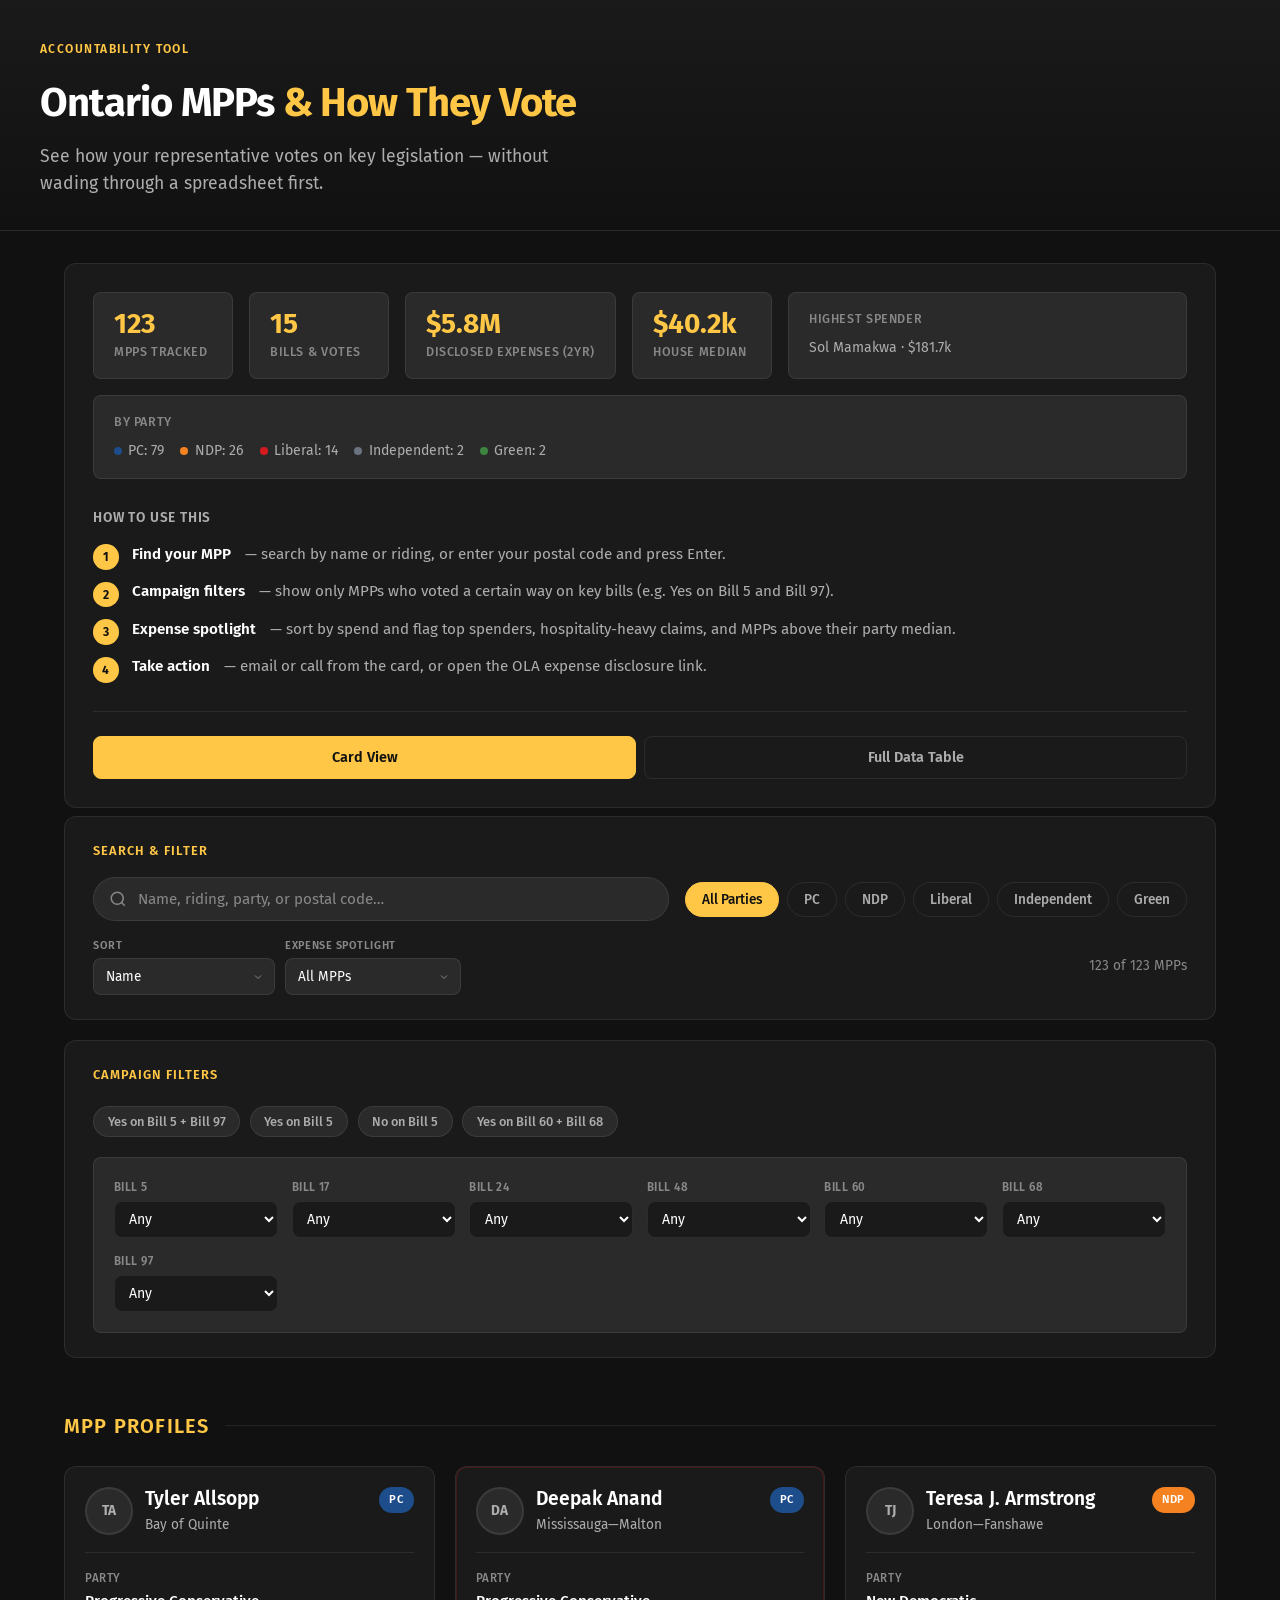
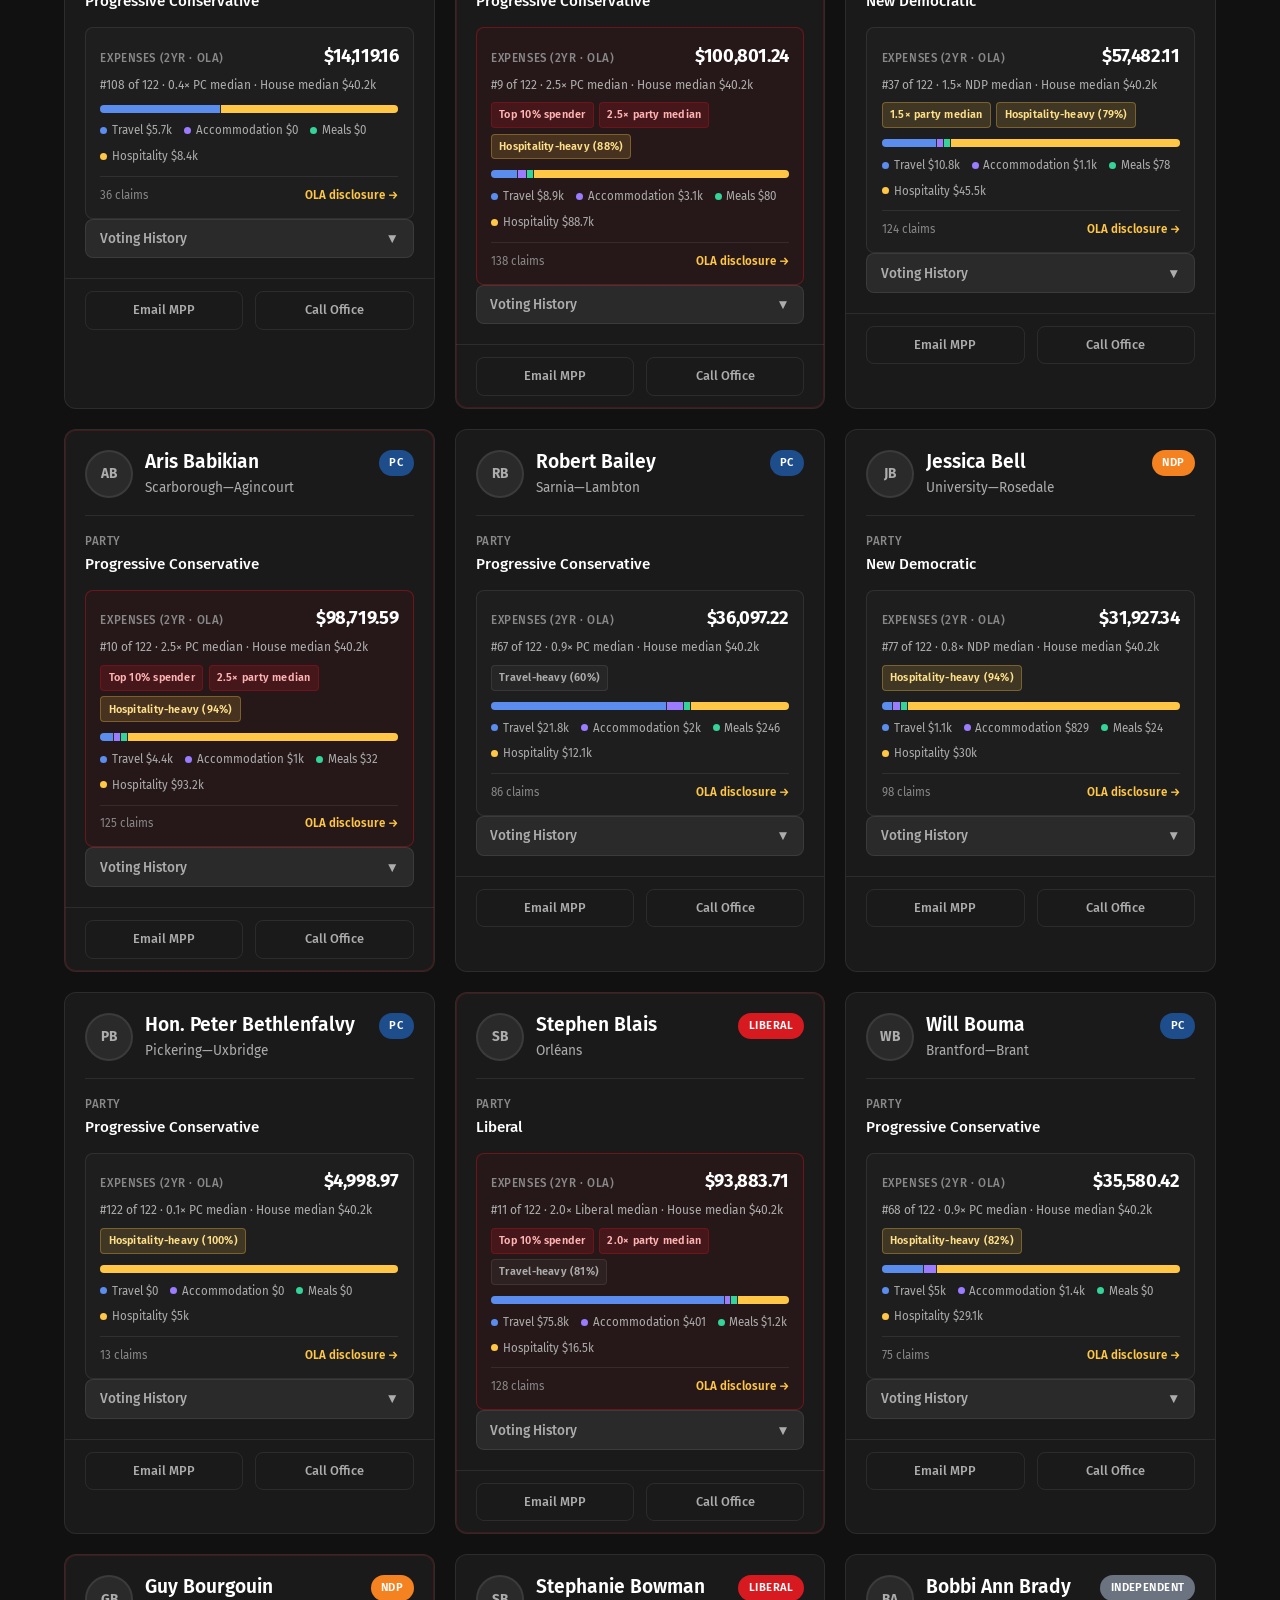
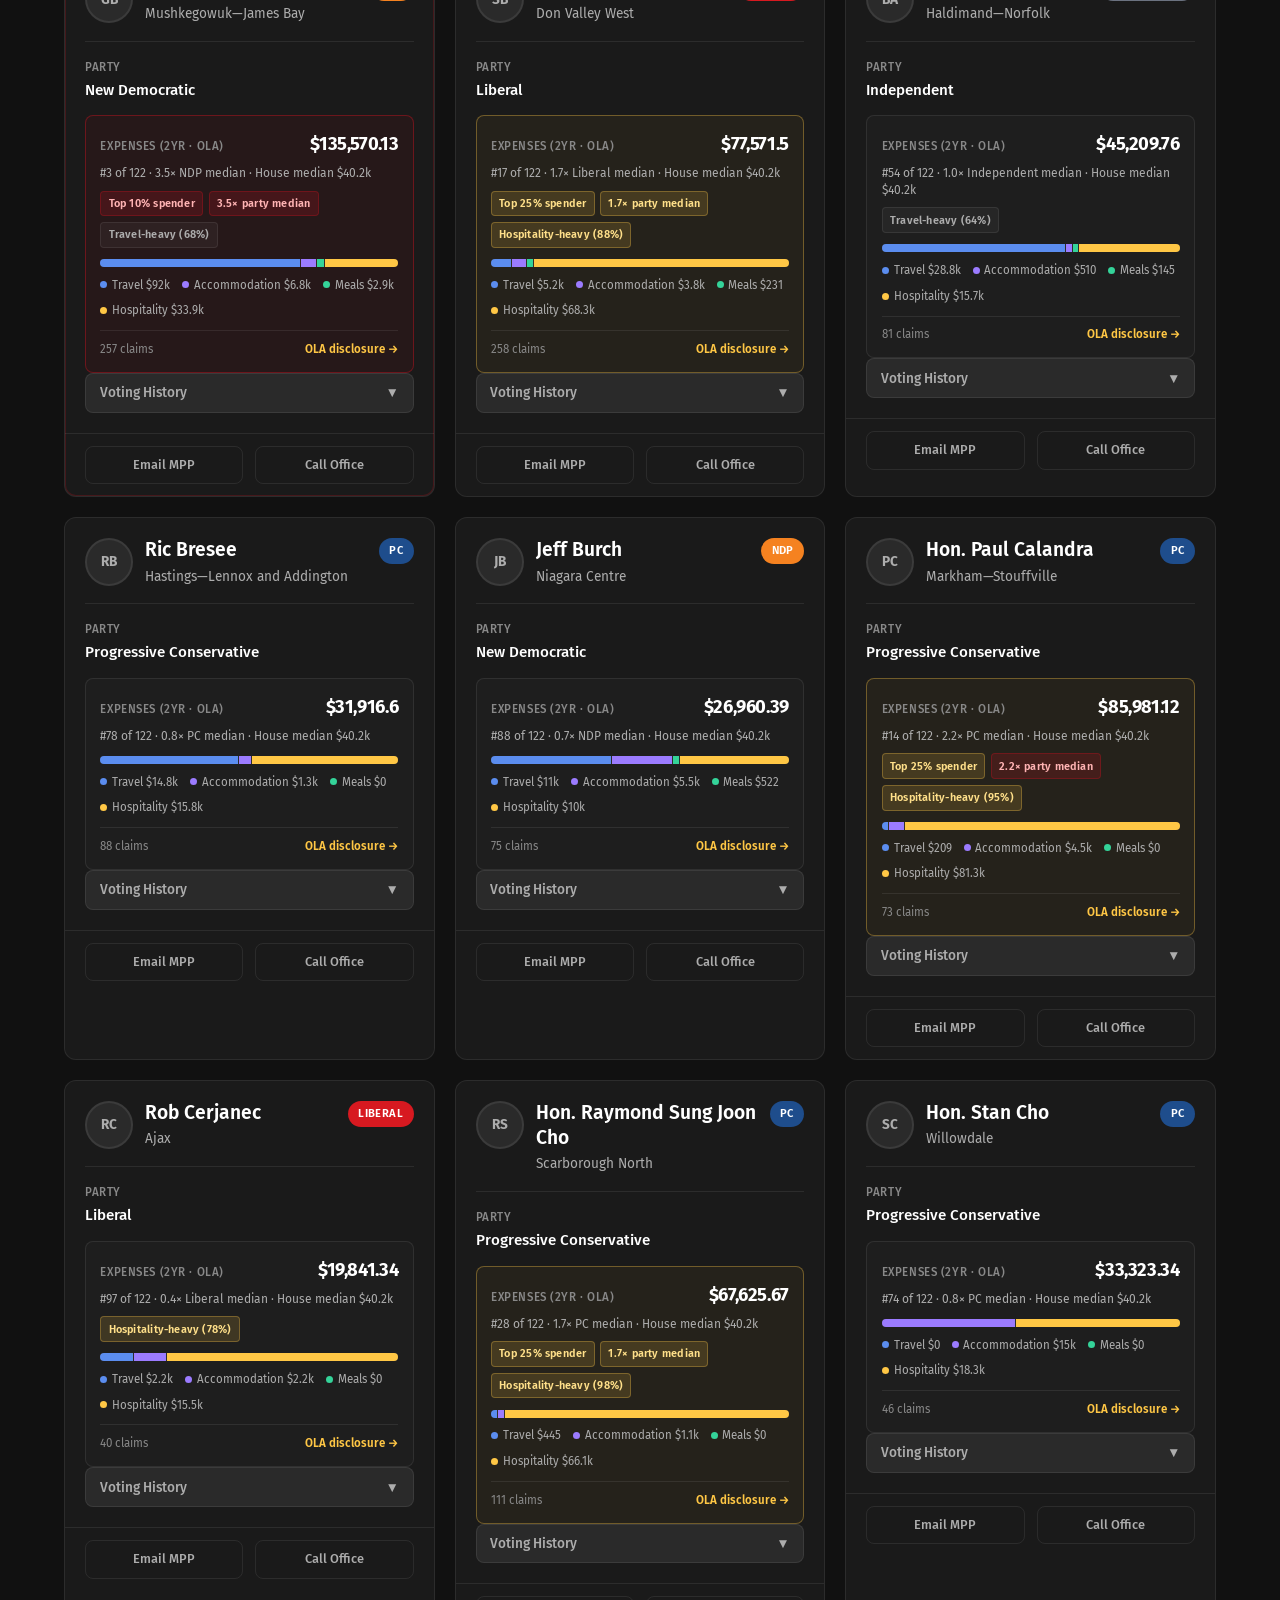
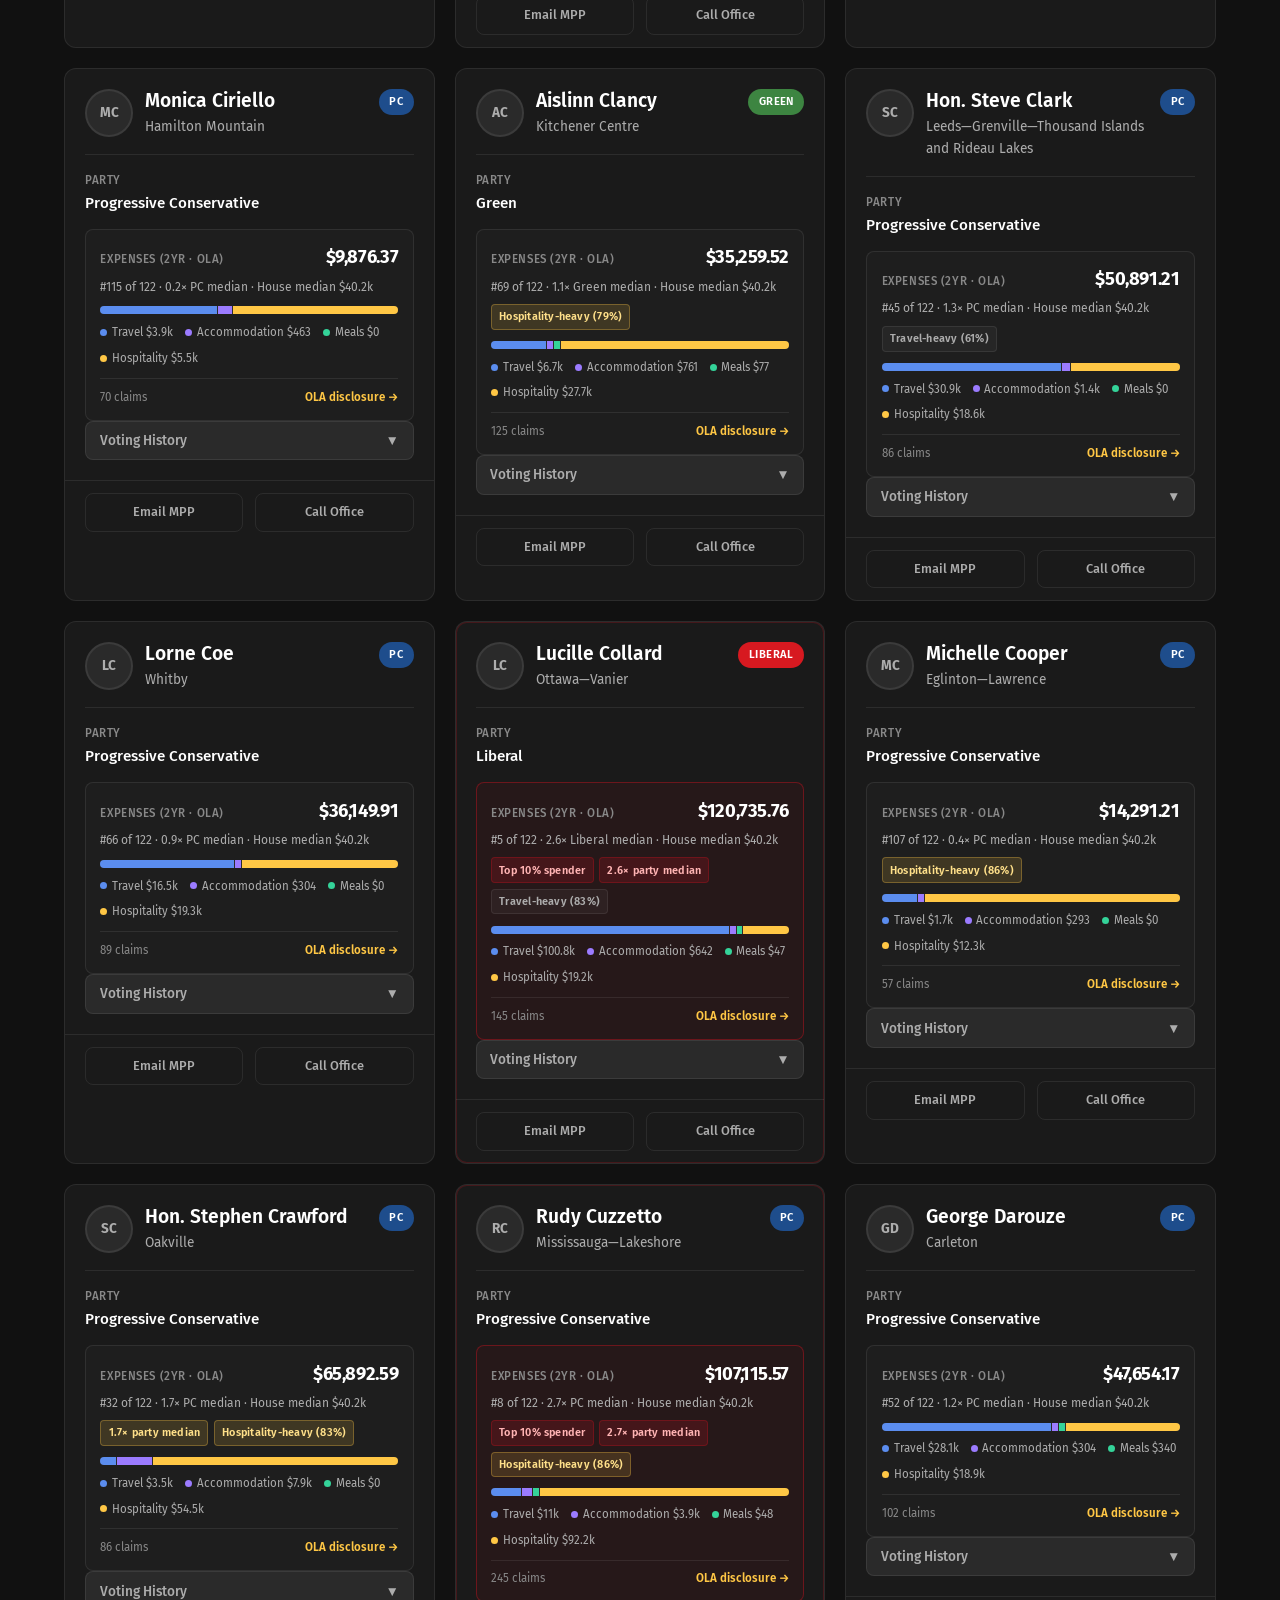
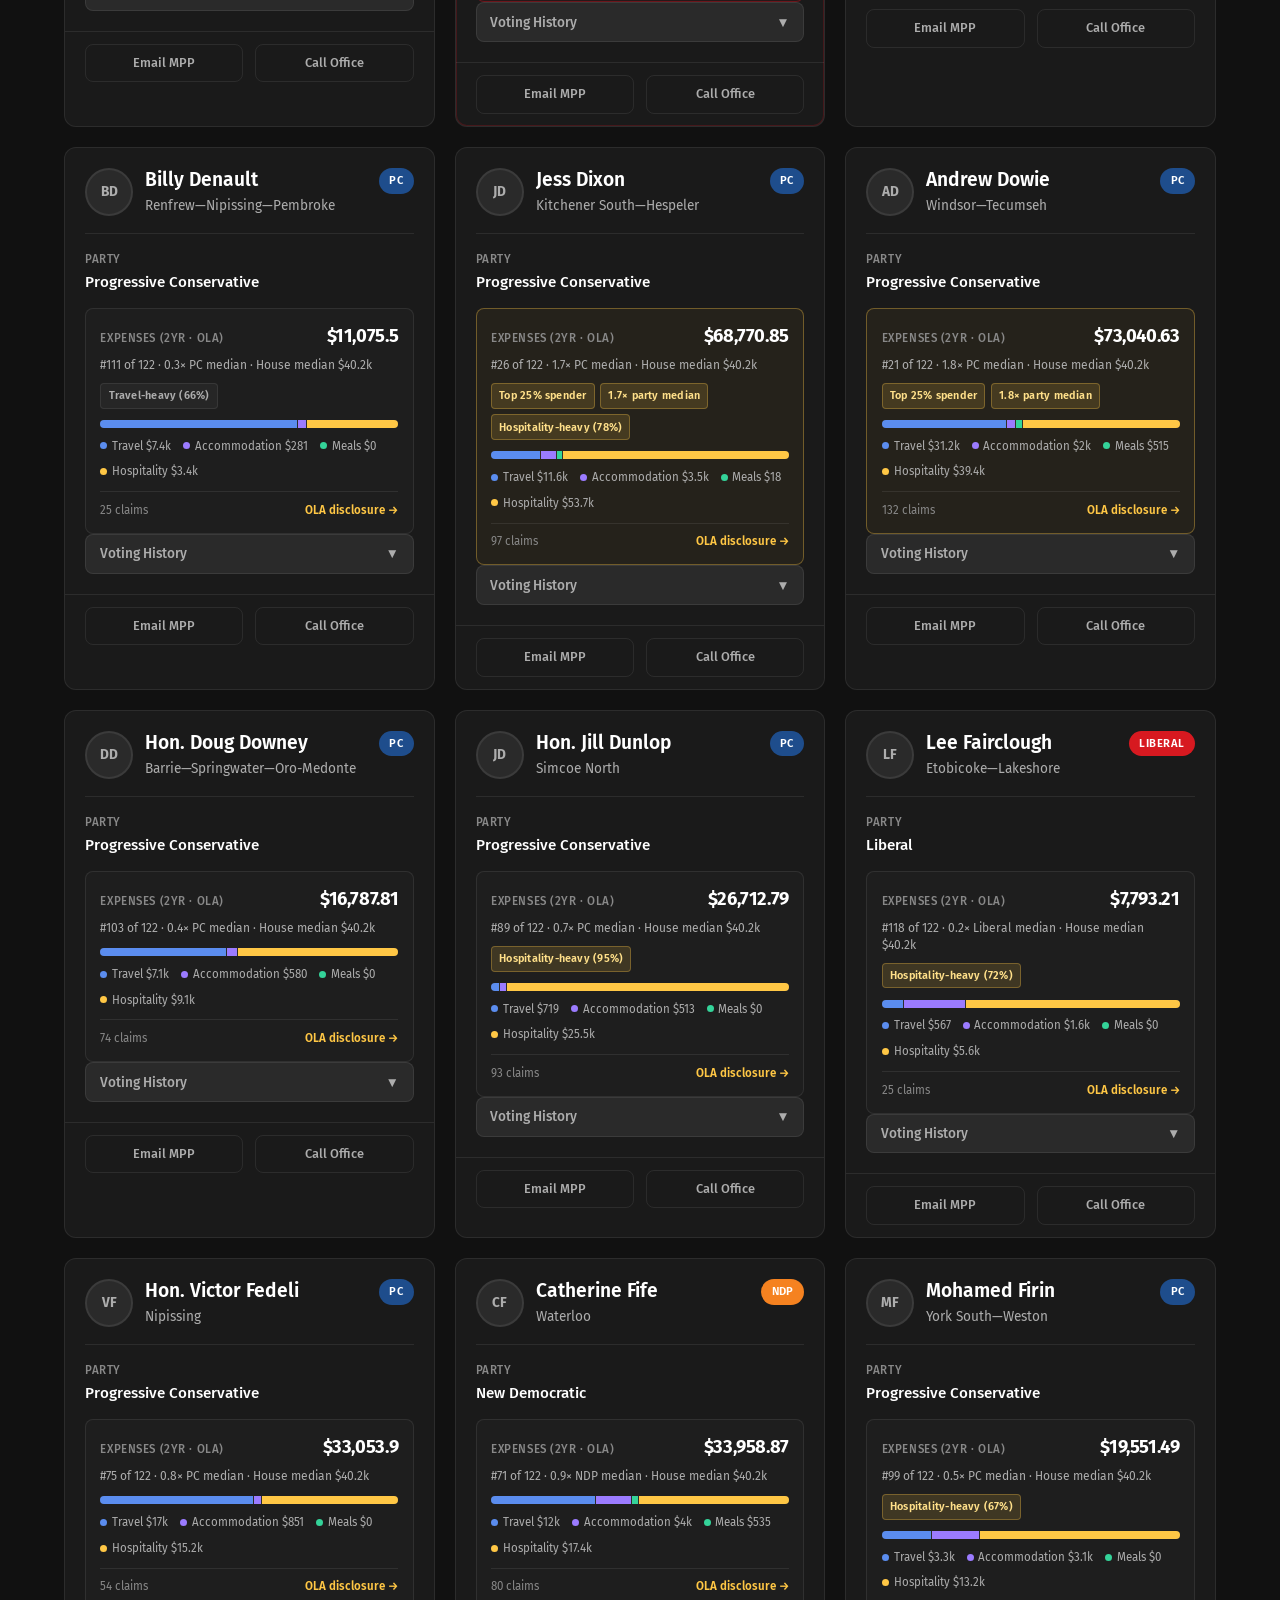
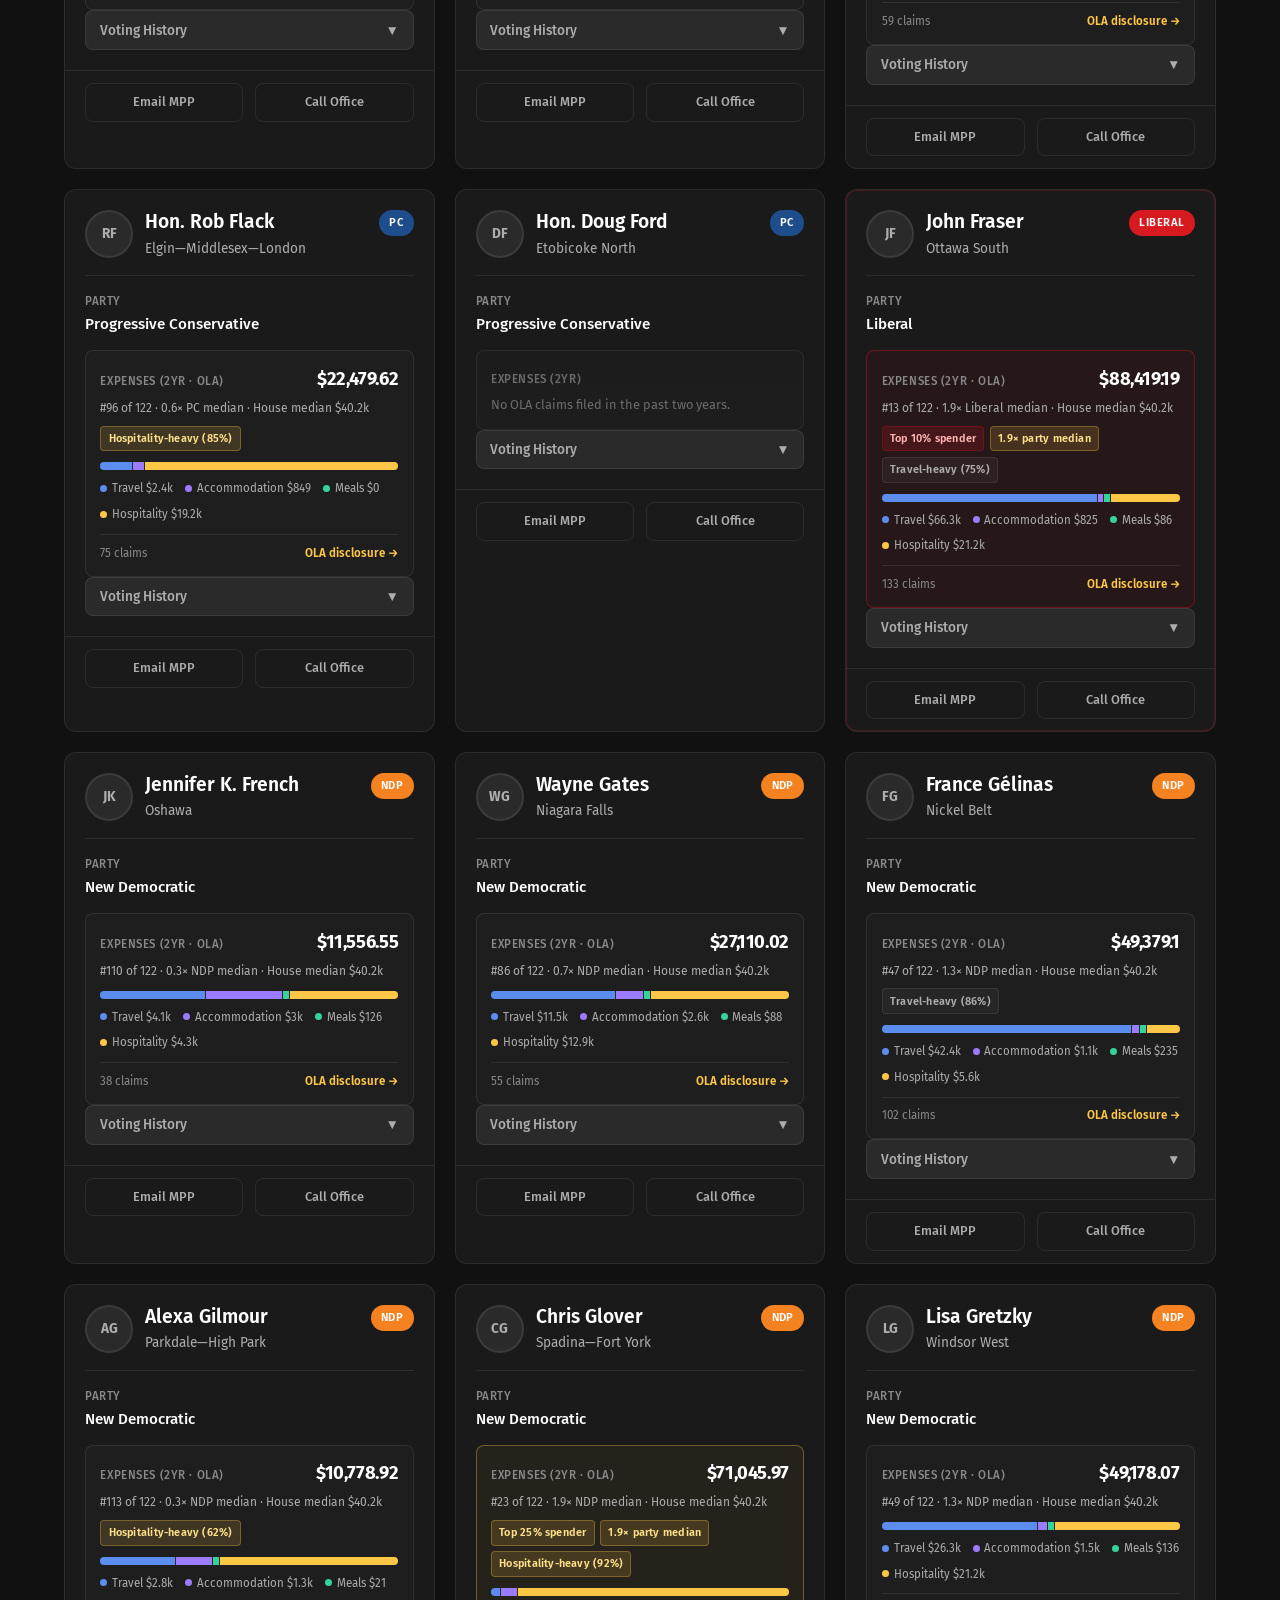
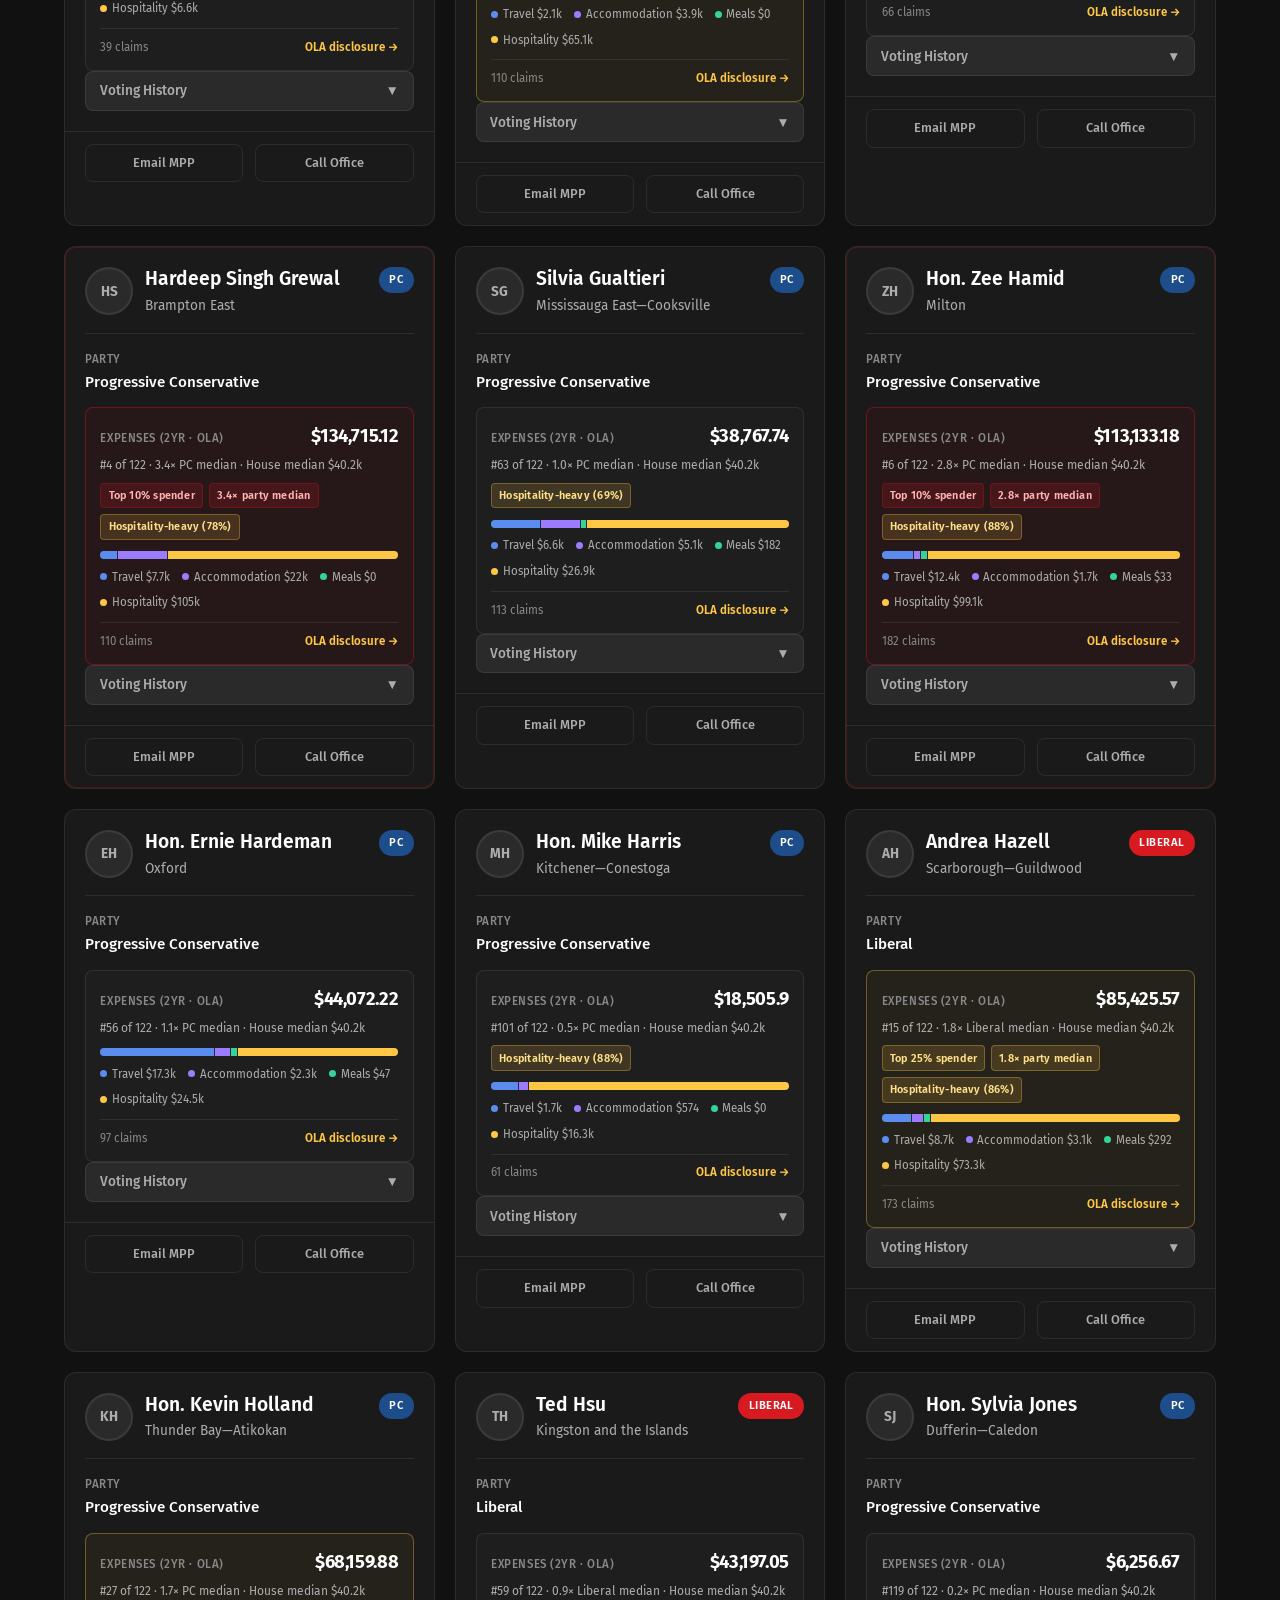
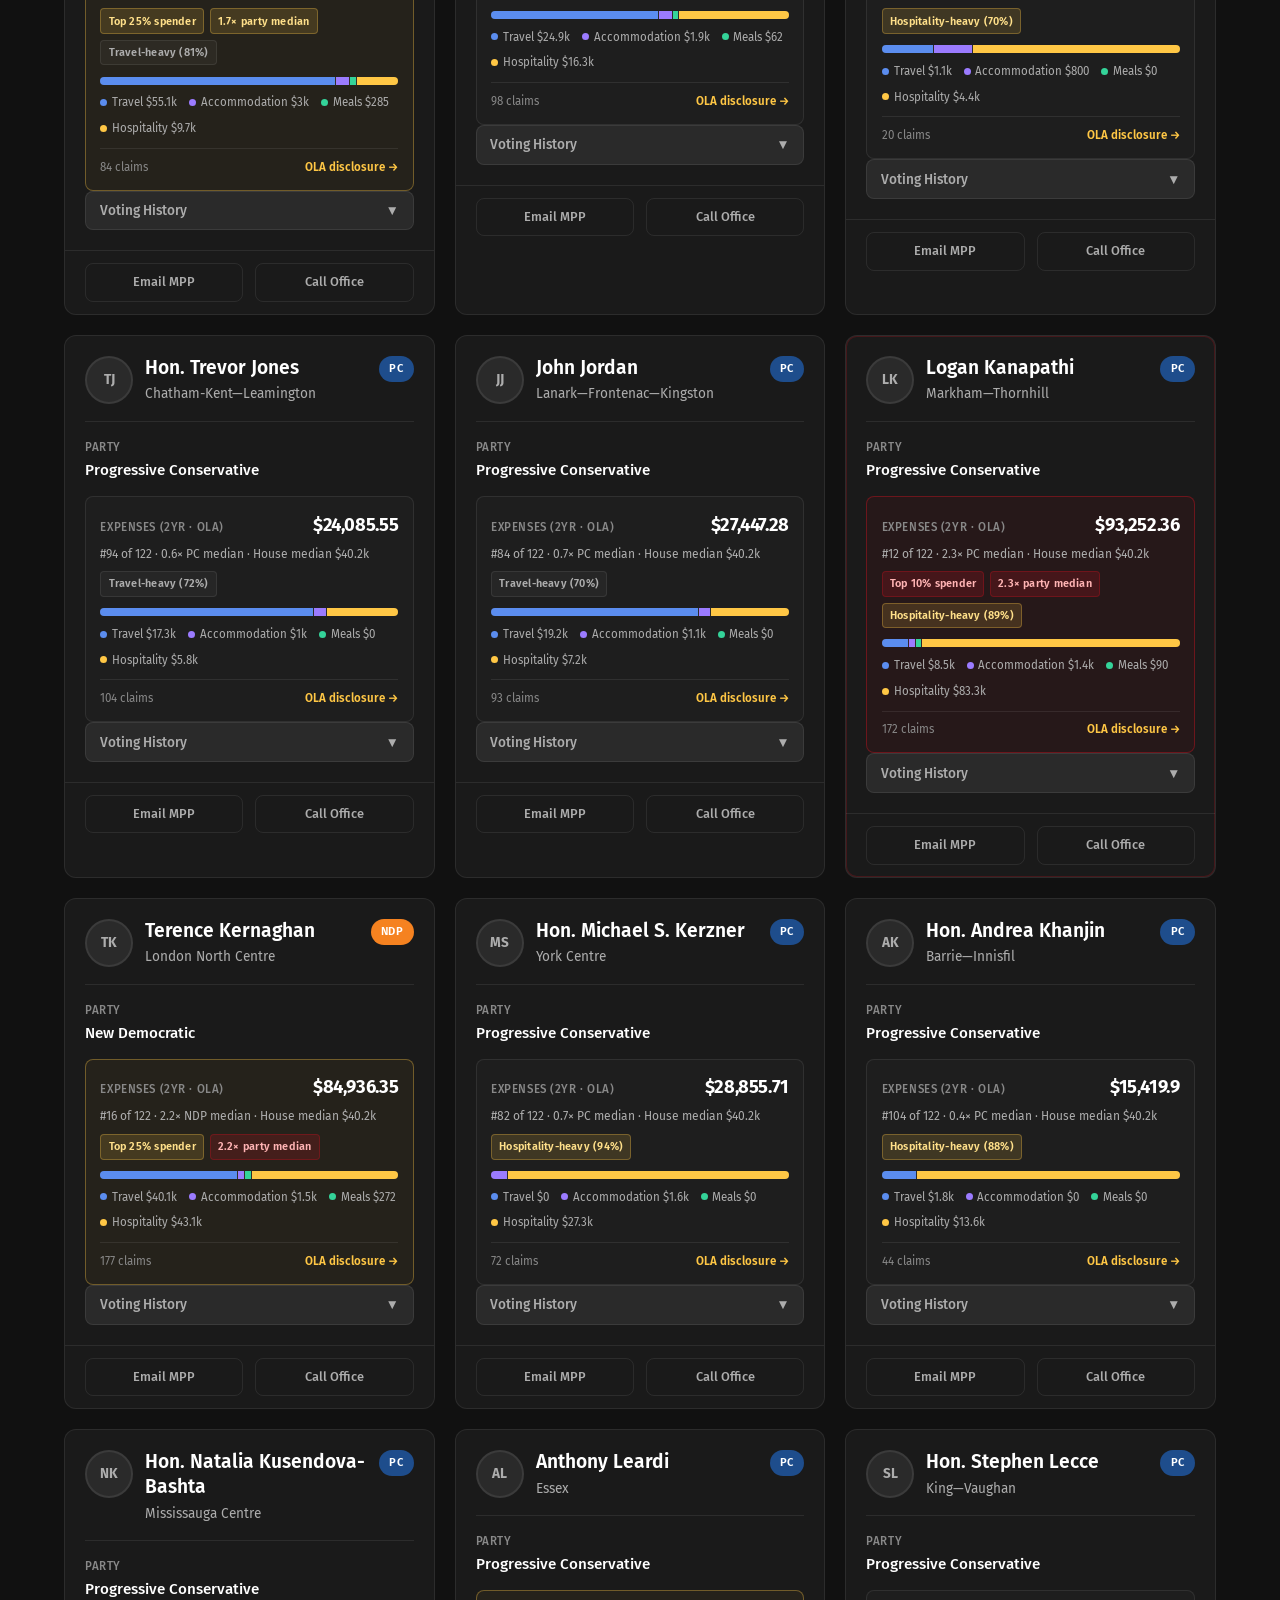
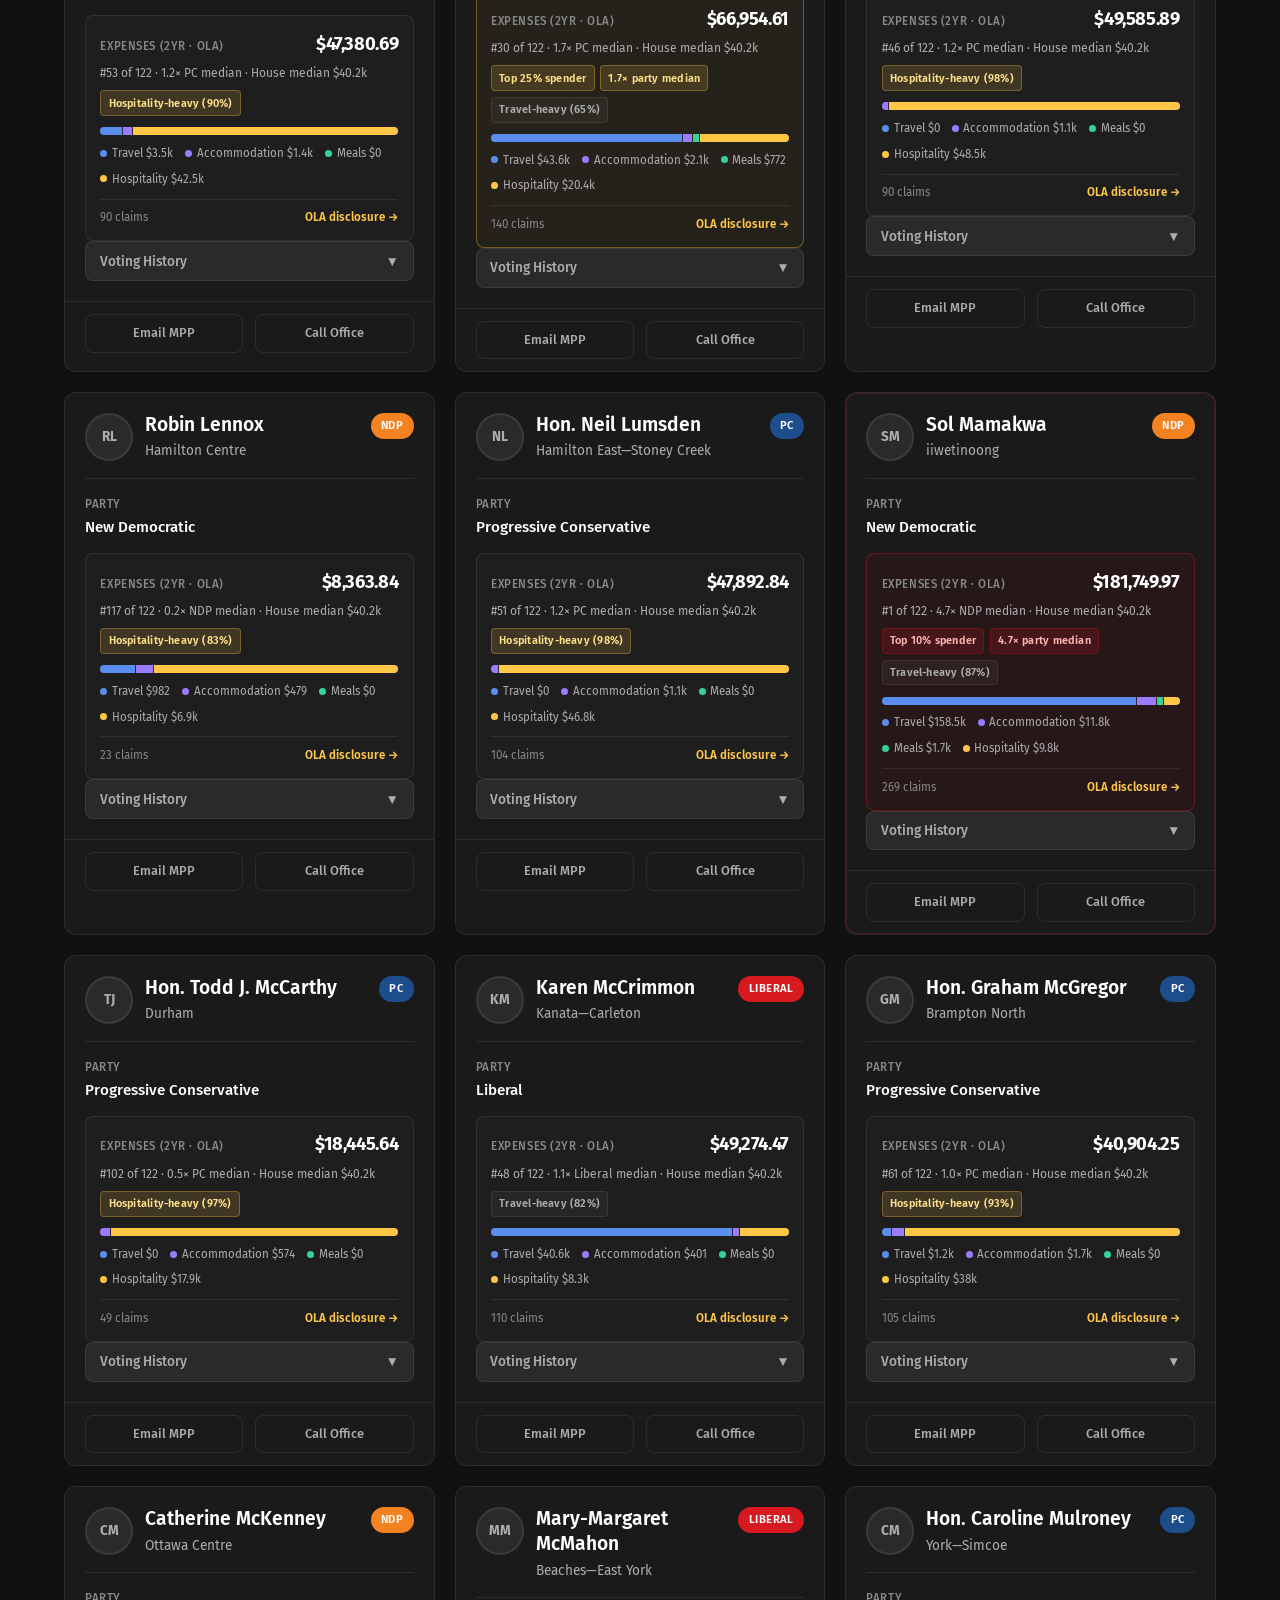
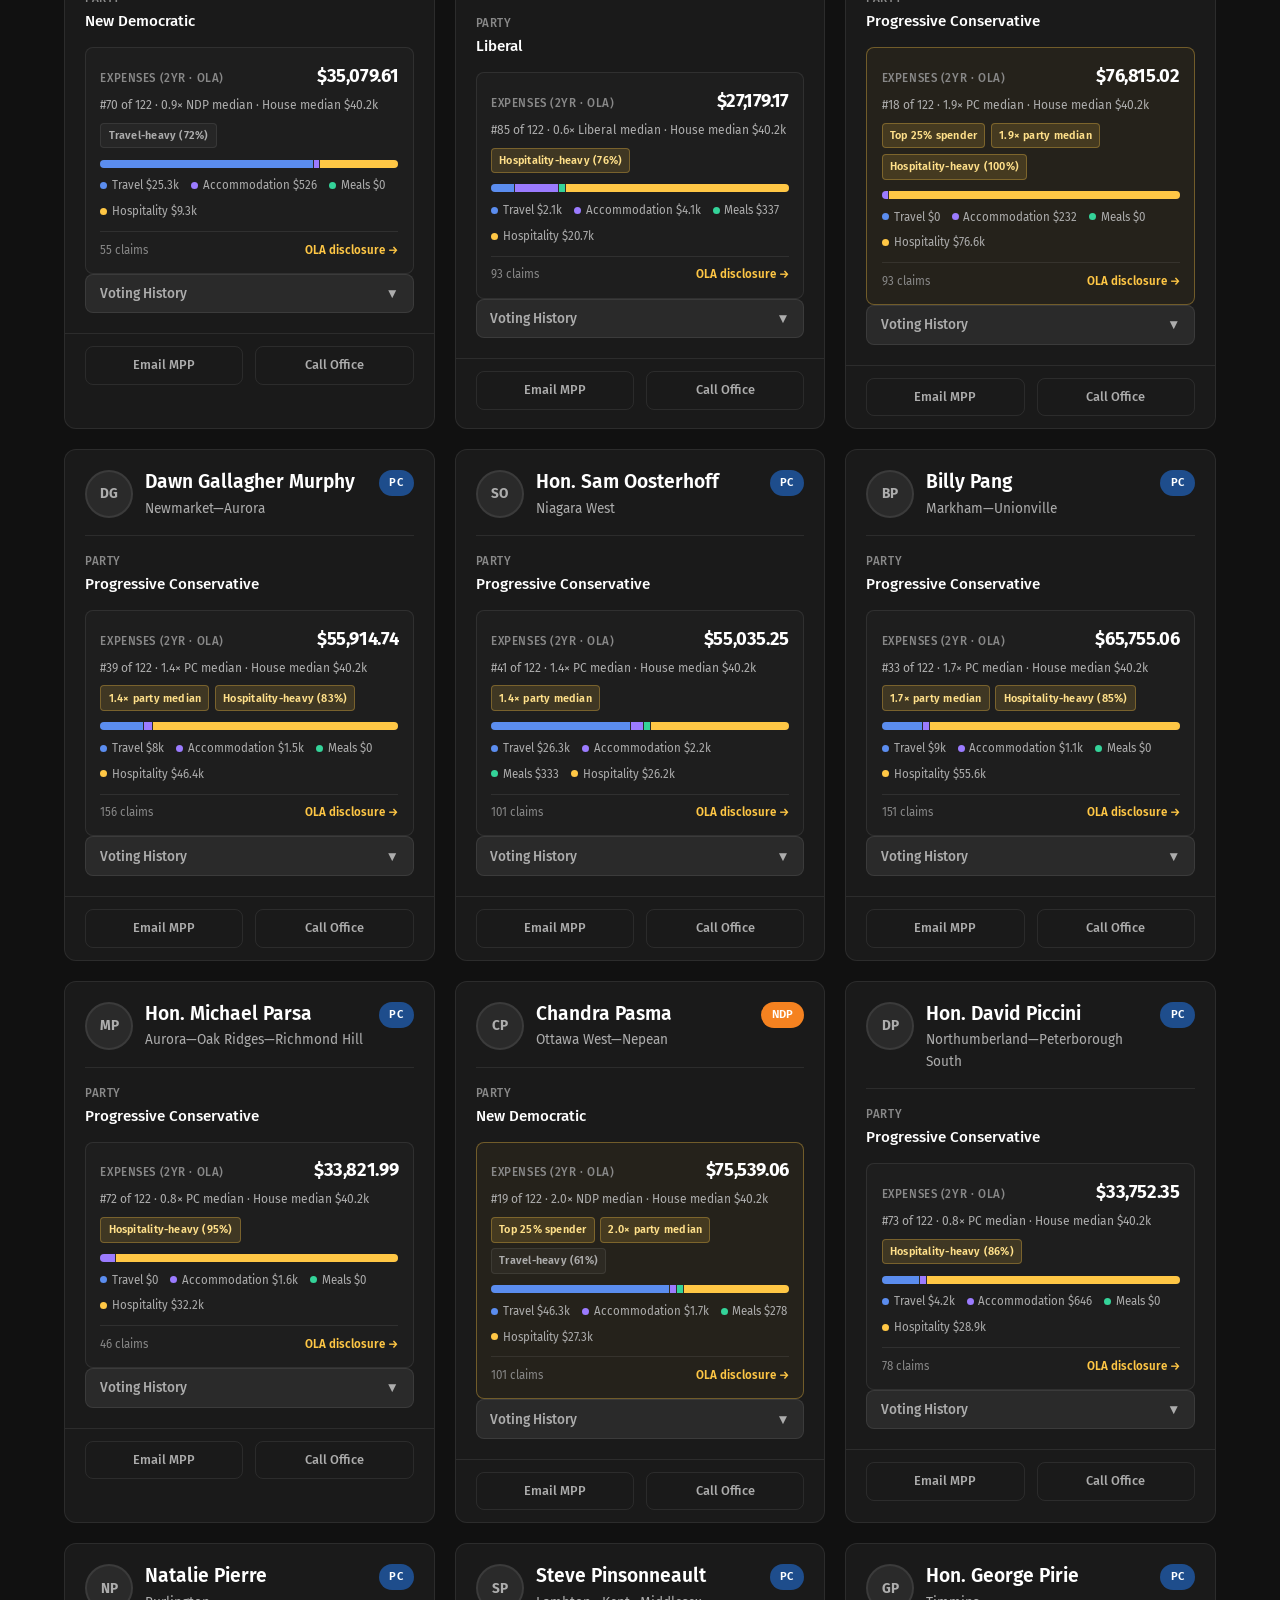
==== commit 70e87865: "Turn expense disclosure into accountability tooling, not just a total. Cards now show category break" ====
--- a/index.html
+++ b/index.html
@@ -42,8 +42,8 @@
             <ol class="howto-steps">
               <li><strong>Find your MPP</strong> — search by name or riding, or enter your postal code and press Enter.</li>
               <li><strong>Campaign filters</strong> — show only MPPs who voted a certain way on key bills (e.g. Yes on Bill 5 and Bill 97).</li>
-              <li><strong>Open a card</strong> — party and voting history at a glance.</li>
-              <li><strong>Take action</strong> — email or call from the card, or switch to the full data table.</li>
+              <li><strong>Expense spotlight</strong> — sort by spend and flag top spenders, hospitality-heavy claims, and MPPs above their party median.</li>
+              <li><strong>Take action</strong> — email or call from the card, or open the OLA expense disclosure link.</li>
             </ol>
           </div>
           <div class="view-toggle" role="tablist">
@@ -71,6 +71,26 @@
               >
             </form>
             <div class="filter-group" id="filter-buttons"></div>
+            <div class="expense-controls">
+              <label class="expense-control">
+                <span class="expense-control-label">Sort</span>
+                <select id="sort-mode" aria-label="Sort MPPs">
+                  <option value="name">Name</option>
+                  <option value="expenses-desc">Expenses · high → low</option>
+                  <option value="expenses-asc">Expenses · low → high</option>
+                </select>
+              </label>
+              <label class="expense-control">
+                <span class="expense-control-label">Expense spotlight</span>
+                <select id="expense-focus" aria-label="Expense spotlight filter">
+                  <option value="all">All MPPs</option>
+                  <option value="top10">Top 10% spenders</option>
+                  <option value="top25">Top 25% spenders</option>
+                  <option value="above-party">Above party median</option>
+                  <option value="hospitality">Hospitality-heavy</option>
+                </select>
+              </label>
+            </div>
             <span class="result-count" id="result-count"></span>
           </div>
           <p class="search-status" id="search-status" role="status" aria-live="polite" hidden></p>
--- a/styles.css
+++ b/styles.css
@@ -842,6 +842,198 @@
 .stat-value.alignment-mid { color: var(--accent-yellow); }
 .stat-value.alignment-low { color: var(--accent-red); }
 
+/* Expense accountability panel */
+.expense-controls {
+  display: flex;
+  flex-wrap: wrap;
+  gap: 0.65rem;
+  align-items: flex-end;
+}
+
+.expense-control {
+  display: flex;
+  flex-direction: column;
+  gap: 0.25rem;
+  min-width: 11rem;
+}
+
+.expense-control-label {
+  font-size: 0.68rem;
+  font-weight: 600;
+  text-transform: uppercase;
+  letter-spacing: 0.05em;
+  color: var(--text-dim);
+}
+
+.expense-control select {
+  appearance: none;
+  background: var(--bg-elevated);
+  border: 1px solid var(--border);
+  border-radius: var(--radius-sm);
+  color: var(--text);
+  font-family: var(--font);
+  font-size: 0.85rem;
+  padding: 0.55rem 2rem 0.55rem 0.75rem;
+  background-image: url("data:image/svg+xml,%3Csvg xmlns='http://www.w3.org/2000/svg' width='12' height='12' viewBox='0 0 24 24' fill='none' stroke='%23888' stroke-width='2'%3E%3Cpolyline points='6 9 12 15 18 9'/%3E%3C/svg%3E");
+  background-repeat: no-repeat;
+  background-position: right 0.65rem center;
+  cursor: pointer;
+}
+
+.expense-control select:focus {
+  outline: 2px solid var(--accent-yellow);
+  outline-offset: 1px;
+}
+
+.expense-panel {
+  margin: 0.85rem 1.25rem 0;
+  padding: 0.85rem 0.9rem;
+  border: 1px solid var(--border);
+  border-radius: var(--radius-sm);
+  background: rgba(255, 255, 255, 0.02);
+}
+
+.expense-panel.is-top25 {
+  border-color: rgba(255, 199, 69, 0.35);
+  background: rgba(255, 199, 69, 0.05);
+}
+
+.expense-panel.is-top10 {
+  border-color: rgba(193, 18, 31, 0.45);
+  background: rgba(193, 18, 31, 0.08);
+}
+
+.mpp-card.card-expense-alert {
+  box-shadow: inset 0 0 0 1px rgba(193, 18, 31, 0.25);
+}
+
+.expense-panel-head {
+  display: flex;
+  align-items: baseline;
+  justify-content: space-between;
+  gap: 0.75rem;
+}
+
+.expense-total {
+  font-size: 1.15rem;
+  font-weight: 700;
+  color: var(--text);
+  letter-spacing: -0.02em;
+}
+
+.expense-compare {
+  margin: 0.35rem 0 0;
+  font-size: 0.75rem;
+  color: var(--text-muted);
+  line-height: 1.4;
+}
+
+.expense-flags {
+  display: flex;
+  flex-wrap: wrap;
+  gap: 0.35rem;
+  margin-top: 0.55rem;
+}
+
+.expense-flag {
+  font-size: 0.68rem;
+  font-weight: 600;
+  letter-spacing: 0.02em;
+  padding: 0.2rem 0.45rem;
+  border-radius: 4px;
+  border: 1px solid transparent;
+}
+
+.expense-flag.tone-alert {
+  color: #ffb4b4;
+  background: rgba(193, 18, 31, 0.2);
+  border-color: rgba(193, 18, 31, 0.35);
+}
+
+.expense-flag.tone-warn {
+  color: #ffe08a;
+  background: rgba(255, 199, 69, 0.15);
+  border-color: rgba(255, 199, 69, 0.3);
+}
+
+.expense-flag.tone-info {
+  color: var(--text-muted);
+  background: rgba(255, 255, 255, 0.04);
+  border-color: var(--border);
+}
+
+.expense-bar {
+  display: flex;
+  height: 8px;
+  border-radius: 99px;
+  overflow: hidden;
+  margin-top: 0.7rem;
+  background: rgba(255, 255, 255, 0.06);
+  gap: 1px;
+}
+
+.expense-bar-seg { min-width: 2px; }
+.expense-bar-travel { background: #5b8def; }
+.expense-bar-accommodation { background: #9b7bff; }
+.expense-bar-meals { background: #34d399; }
+.expense-bar-hospitality { background: #ffc745; }
+
+.expense-legend {
+  display: flex;
+  flex-wrap: wrap;
+  gap: 0.45rem 0.75rem;
+  margin-top: 0.55rem;
+}
+
+.expense-legend-item {
+  display: inline-flex;
+  align-items: center;
+  gap: 0.3rem;
+  font-size: 0.72rem;
+  color: var(--text-muted);
+}
+
+.expense-dot {
+  width: 7px;
+  height: 7px;
+  border-radius: 50%;
+  display: inline-block;
+}
+.expense-dot-travel { background: #5b8def; }
+.expense-dot-accommodation { background: #9b7bff; }
+.expense-dot-meals { background: #34d399; }
+.expense-dot-hospitality { background: #ffc745; }
+
+.expense-panel-foot {
+  display: flex;
+  justify-content: space-between;
+  align-items: center;
+  gap: 0.75rem;
+  margin-top: 0.65rem;
+  padding-top: 0.55rem;
+  border-top: 1px solid var(--border);
+  font-size: 0.72rem;
+  color: var(--text-dim);
+}
+
+.expense-ola {
+  color: var(--accent-yellow);
+  text-decoration: none;
+  font-weight: 600;
+}
+
+.expense-ola:hover { text-decoration: underline; }
+
+.expense-panel-empty {
+  opacity: 0.75;
+}
+
+.expense-empty {
+  margin: 0.25rem 0 0;
+  font-size: 0.8rem;
+  color: var(--text-dim);
+}
+
 /* Voting History */
 .voting-section {
   padding: 0 1.25rem 1.25rem;
@@ -1134,6 +1326,15 @@
     justify-content: flex-start;
   }
 
+  .expense-controls {
+    width: 100%;
+  }
+
+  .expense-control {
+    flex: 1 1 10rem;
+    min-width: 0;
+  }
+
   .campaign-filters {
     padding-left: 1rem;
     padding-right: 1rem;
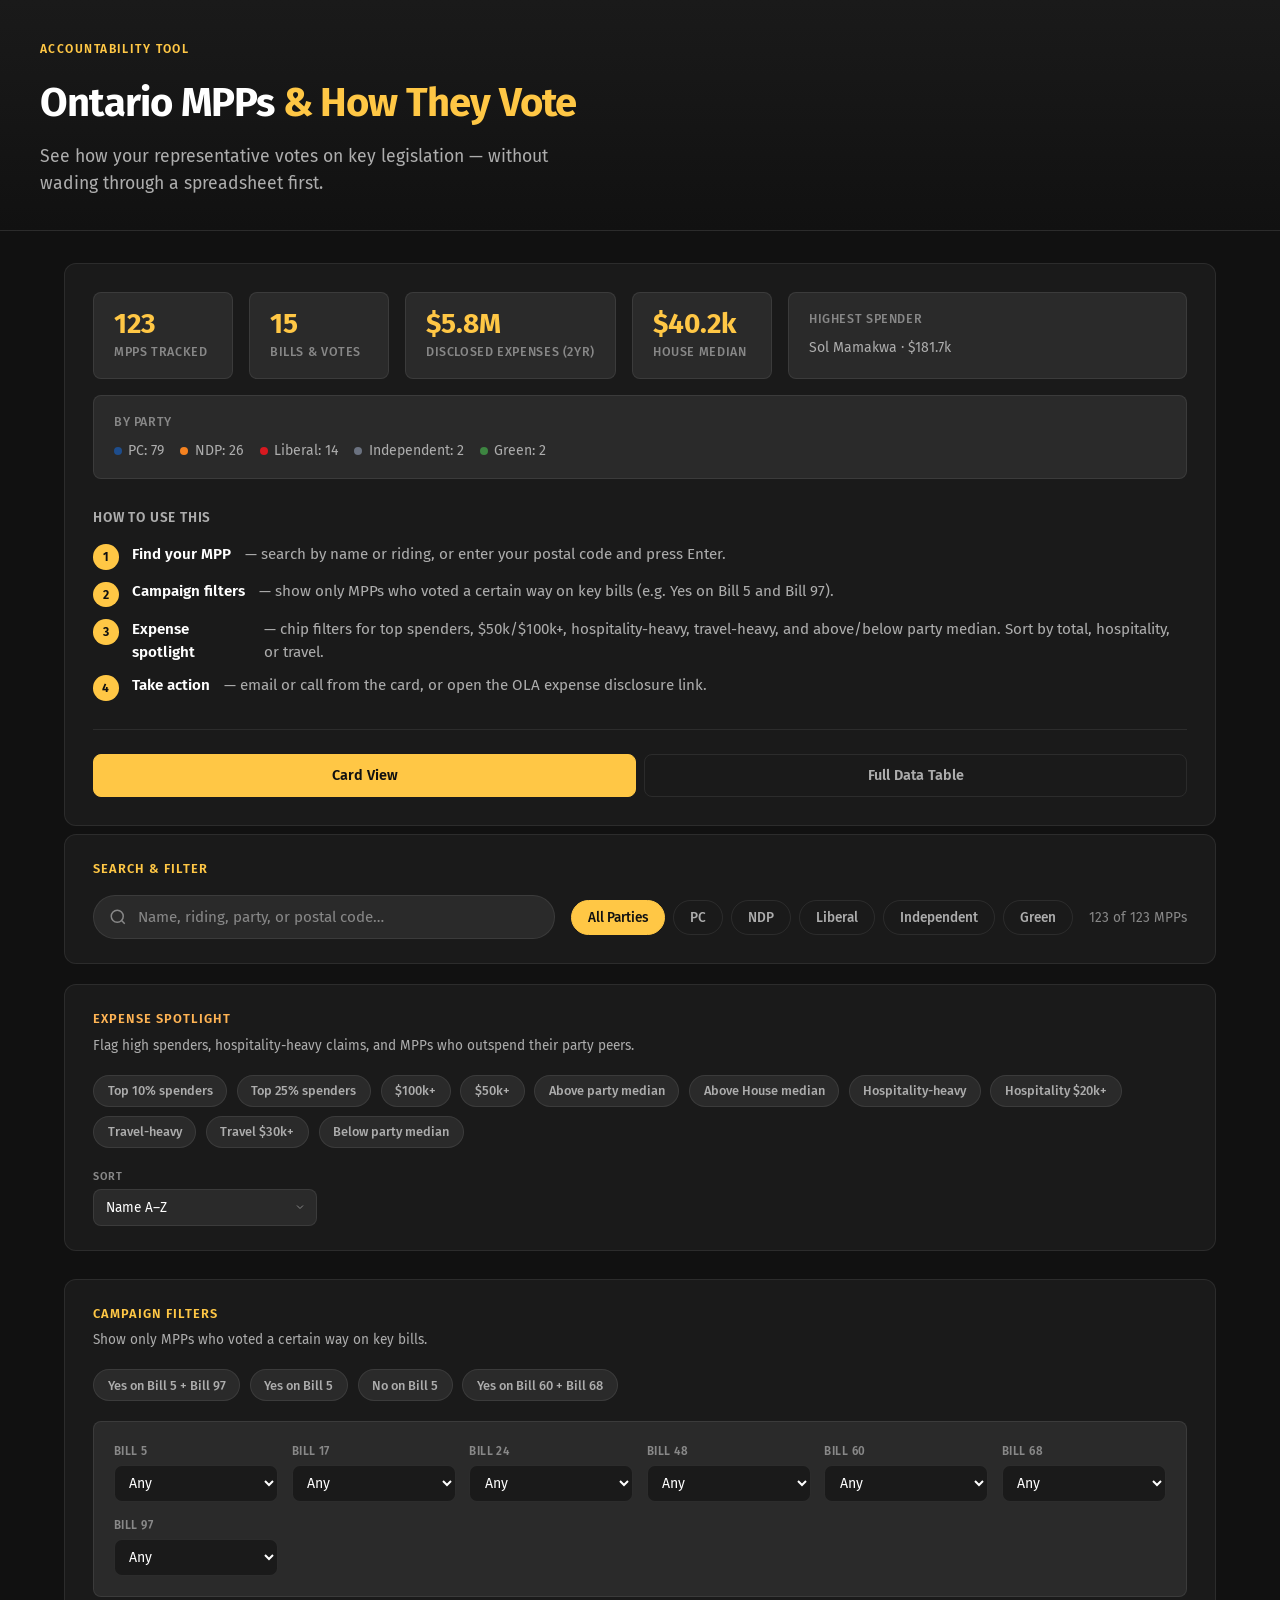
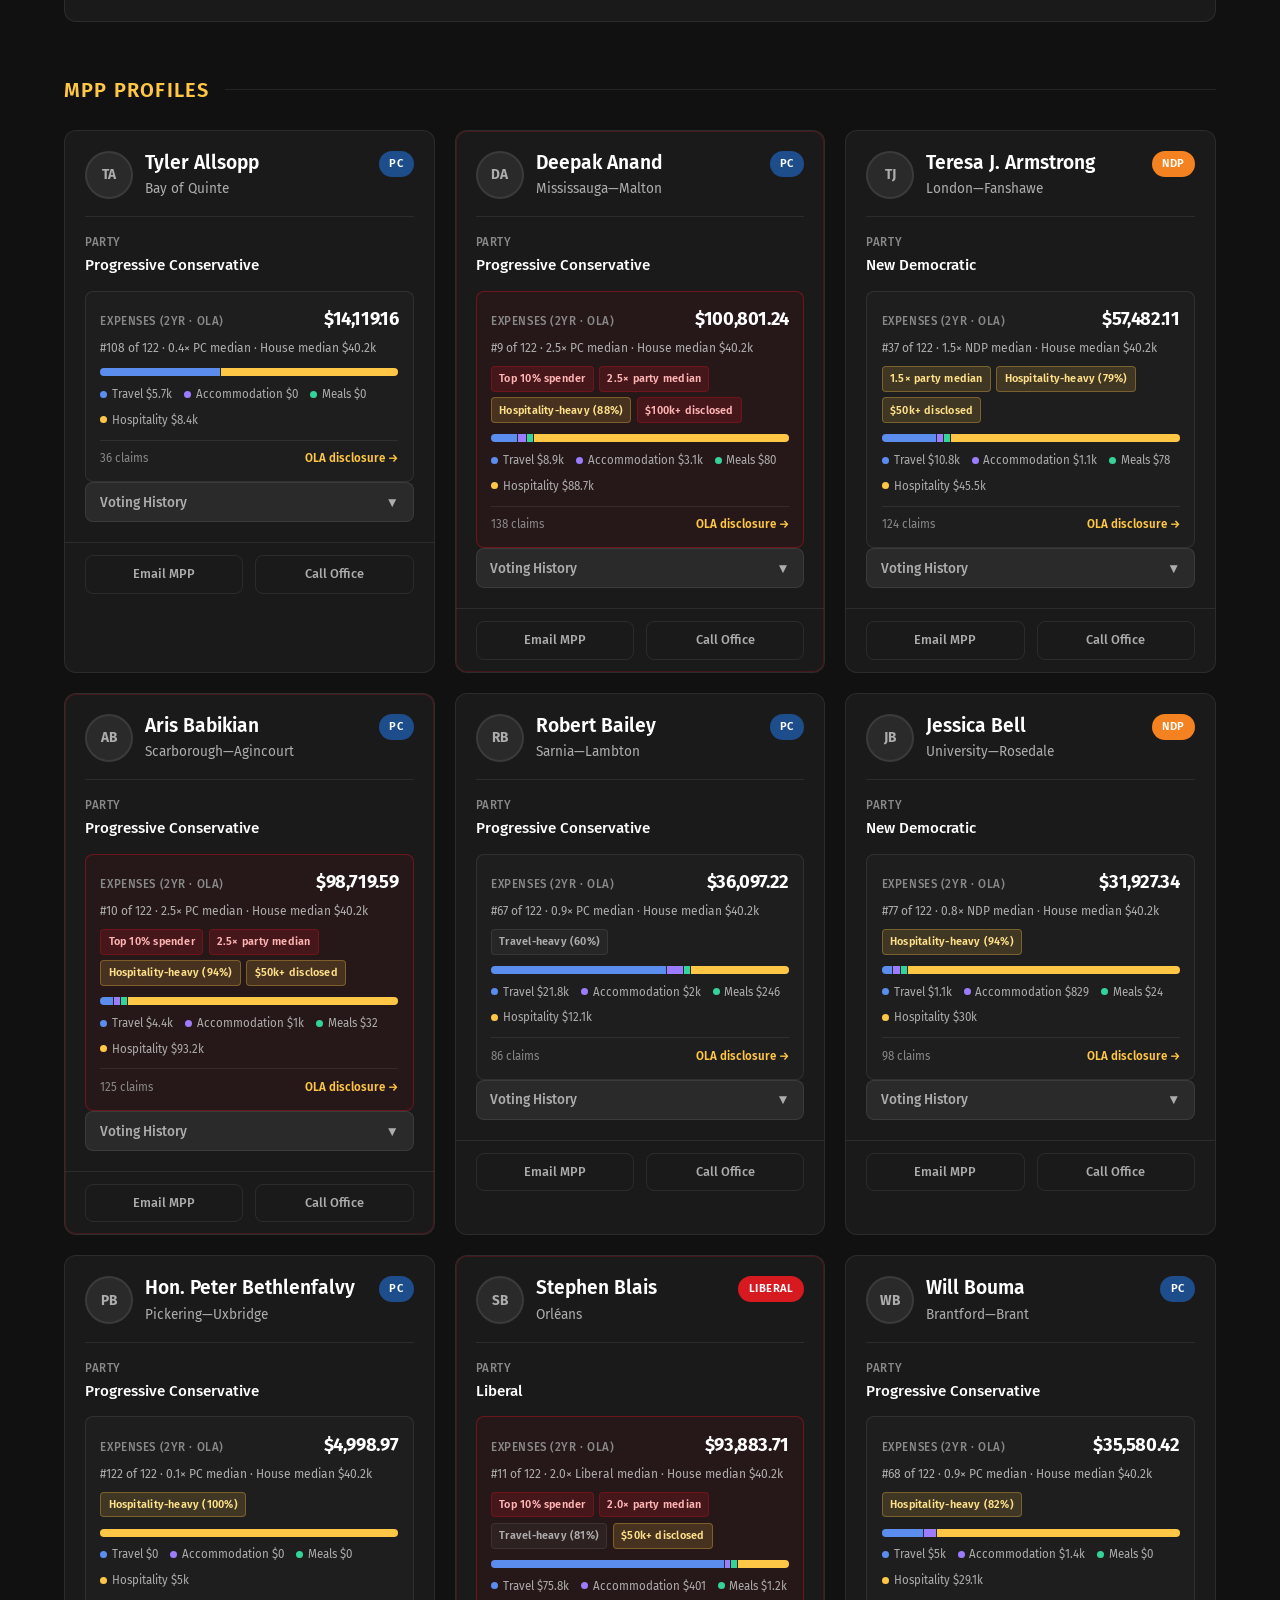
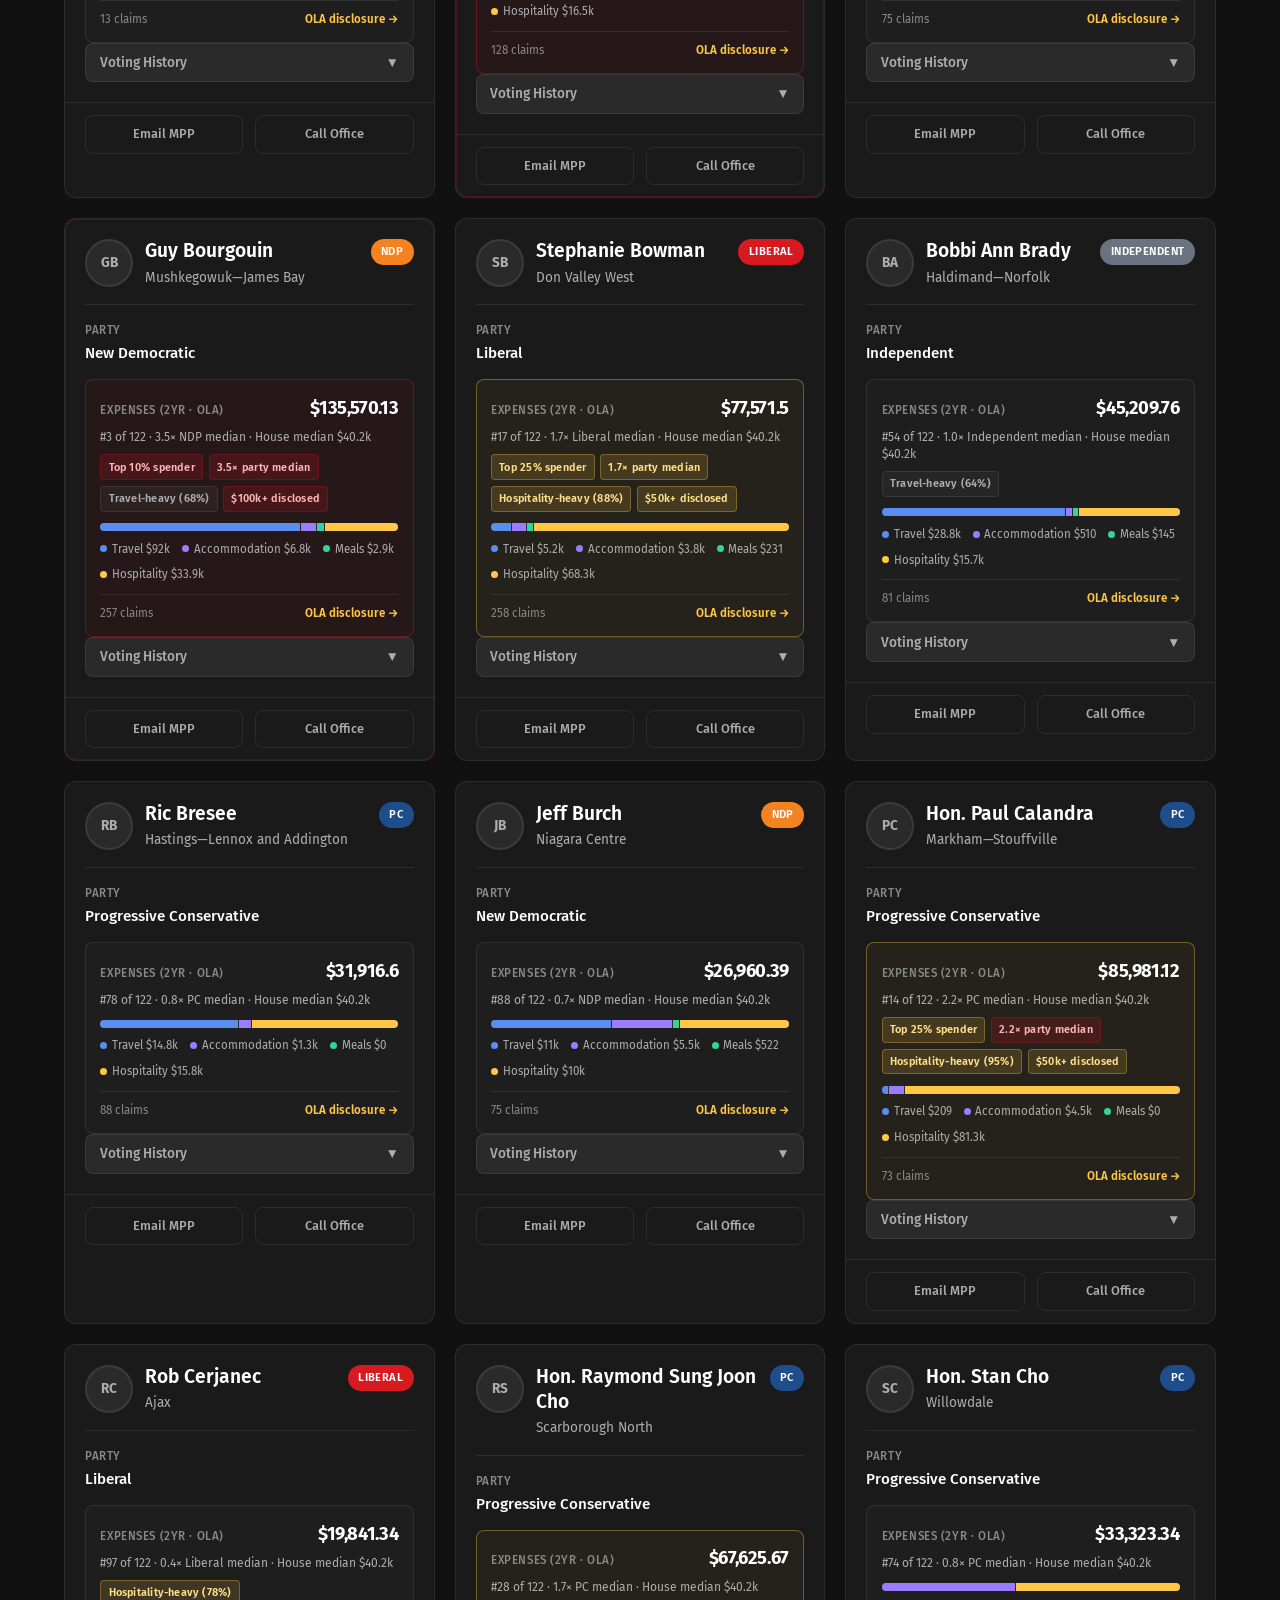
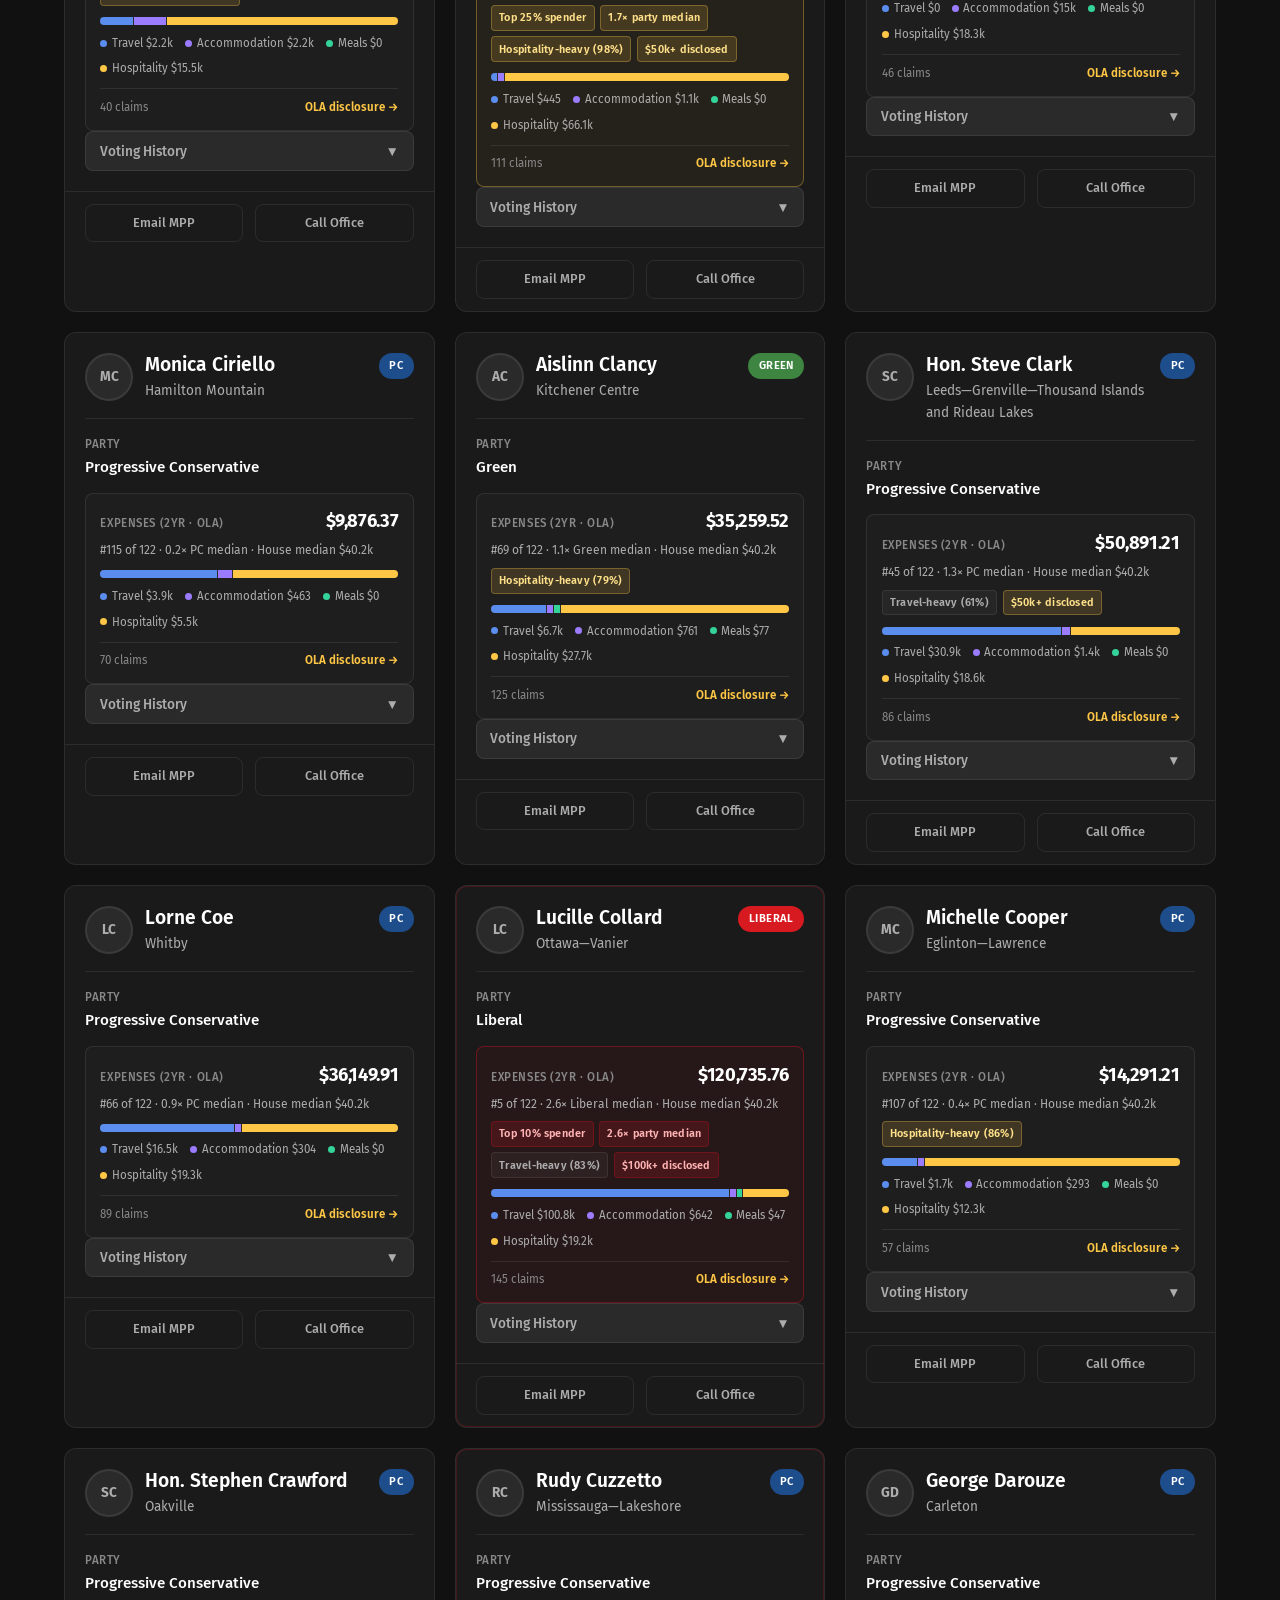
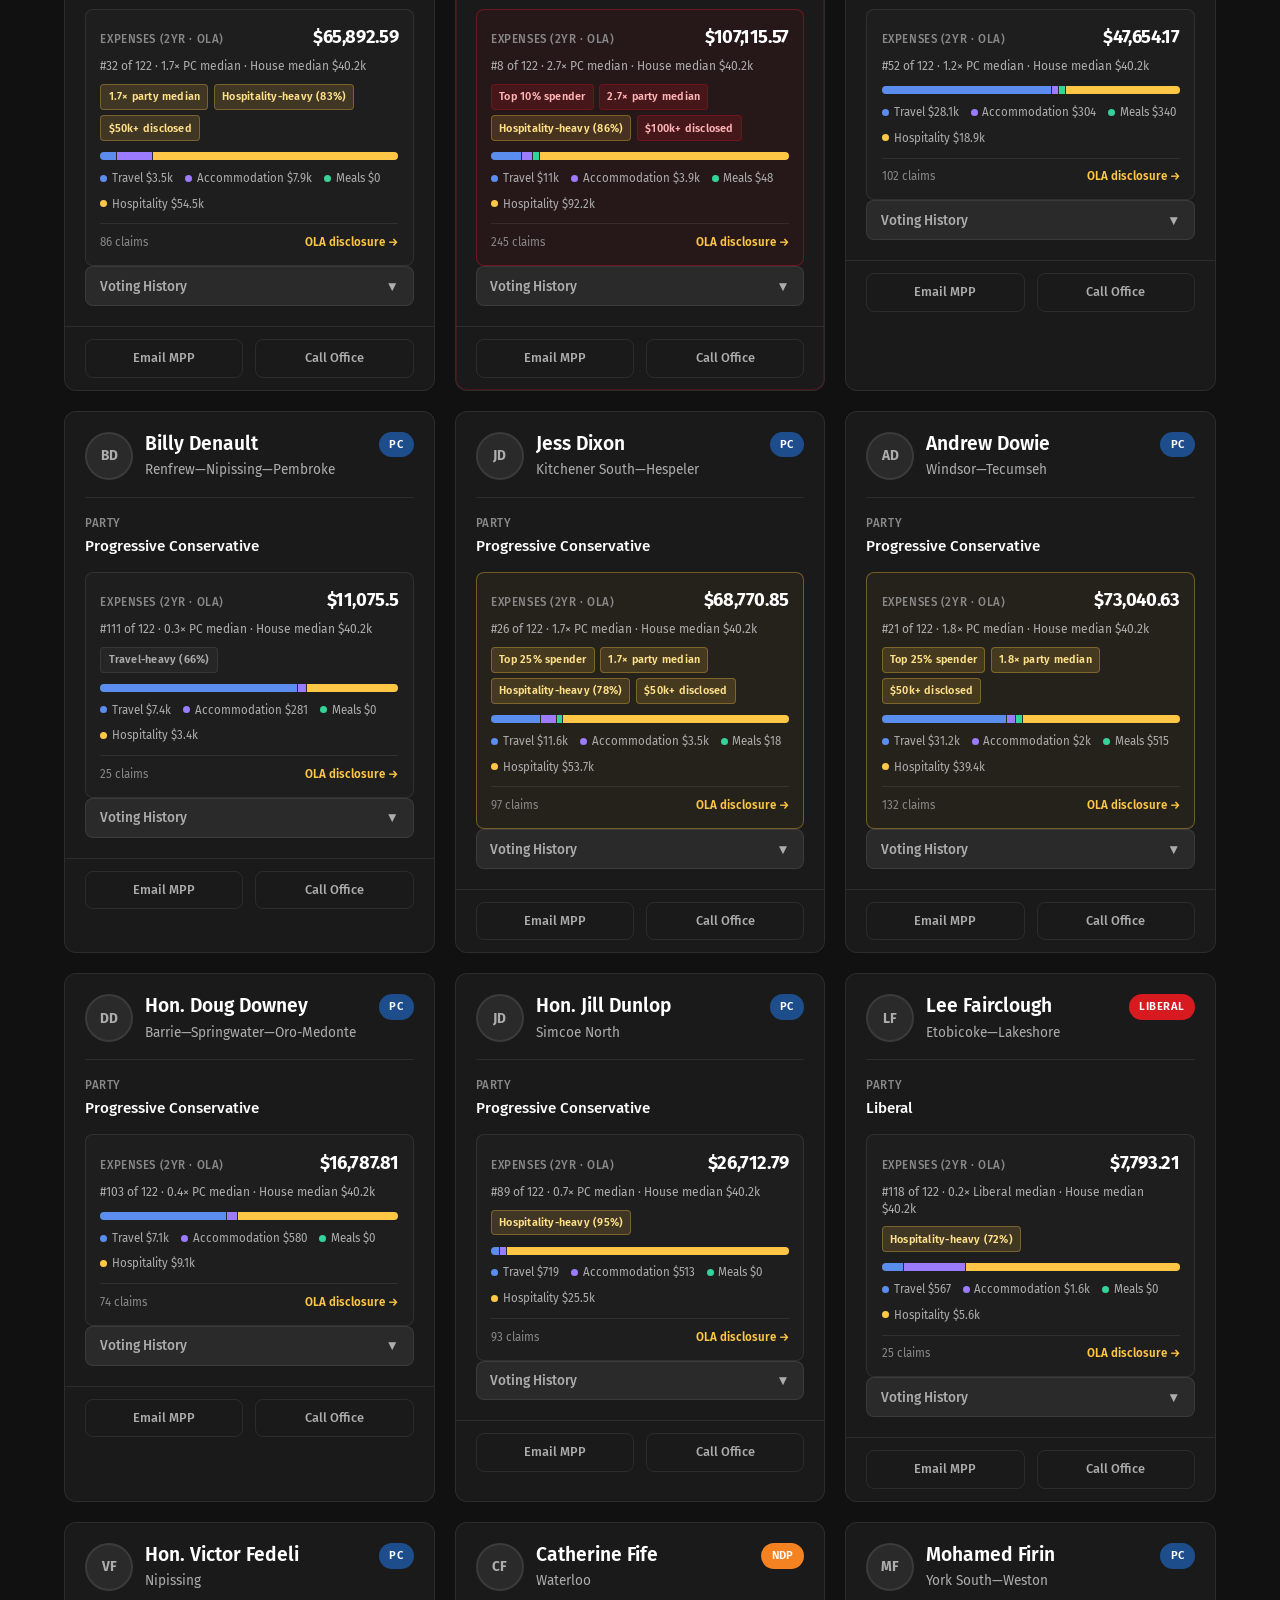
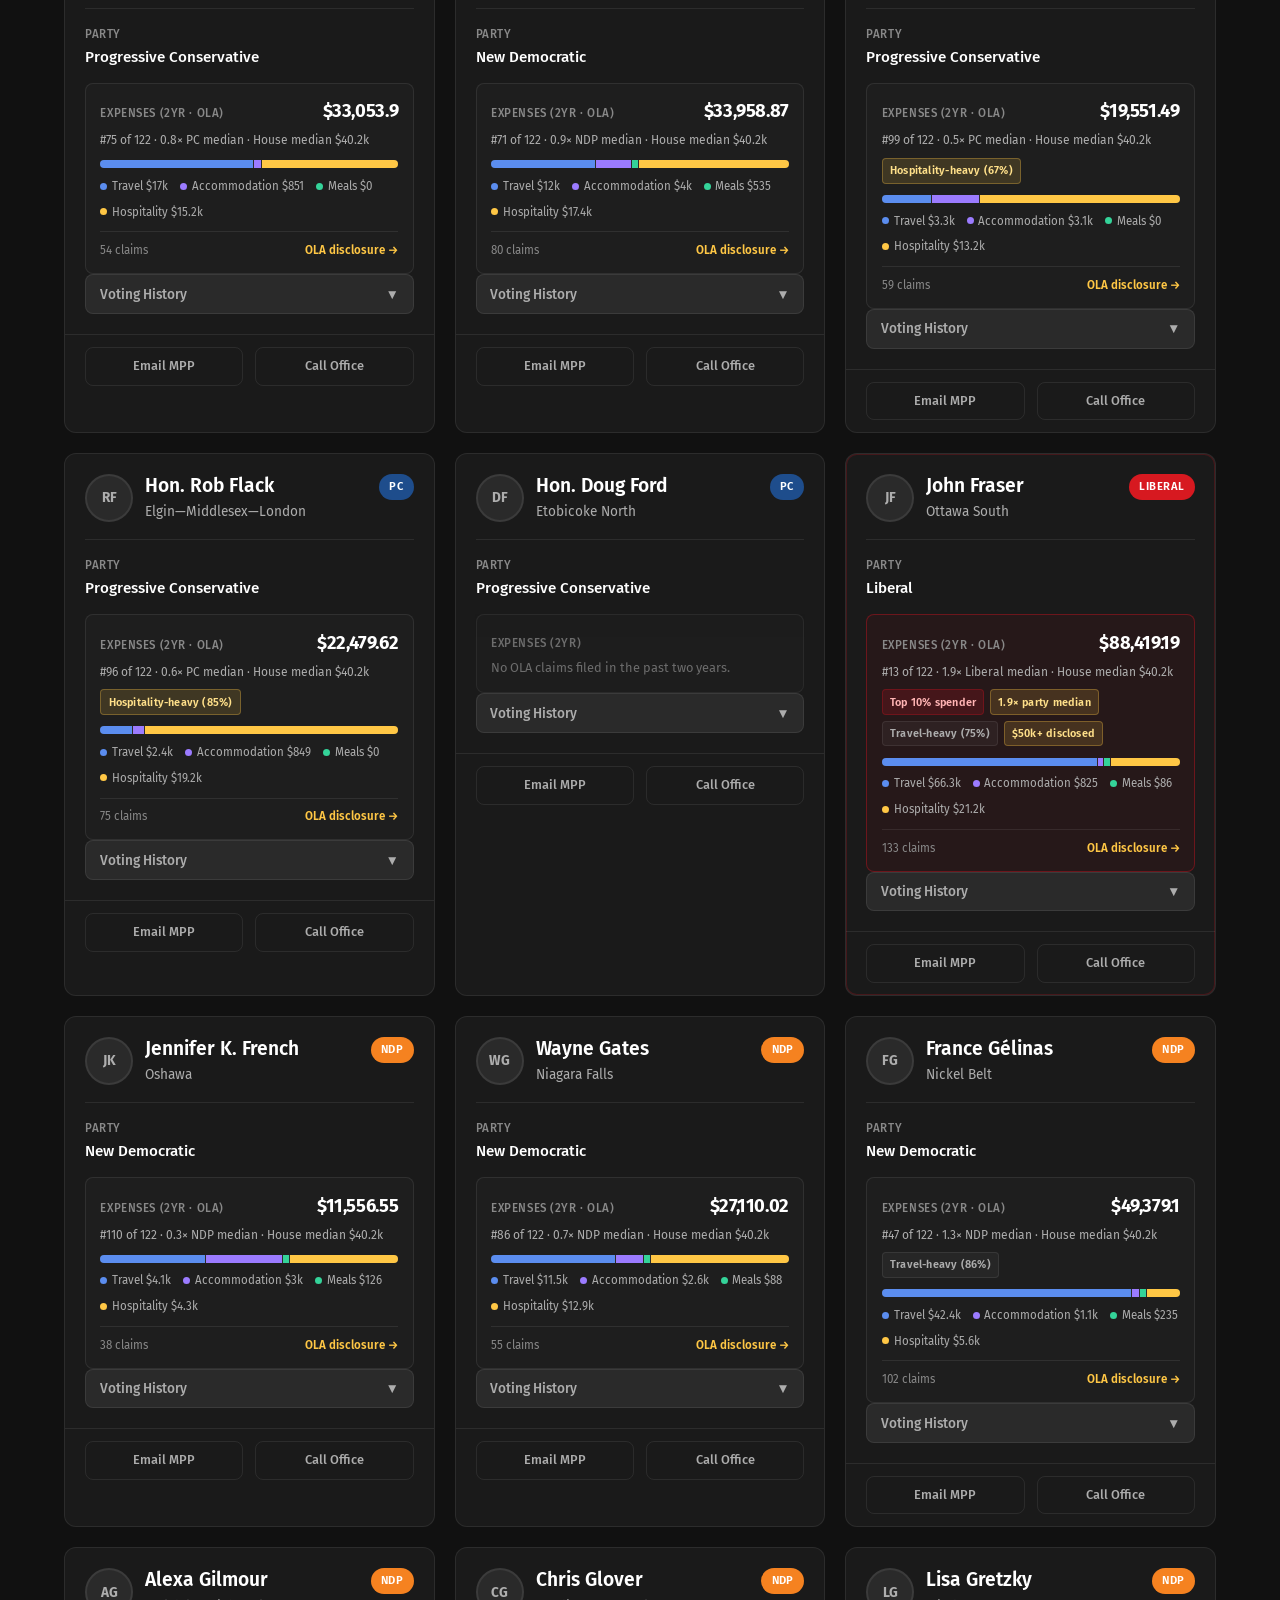
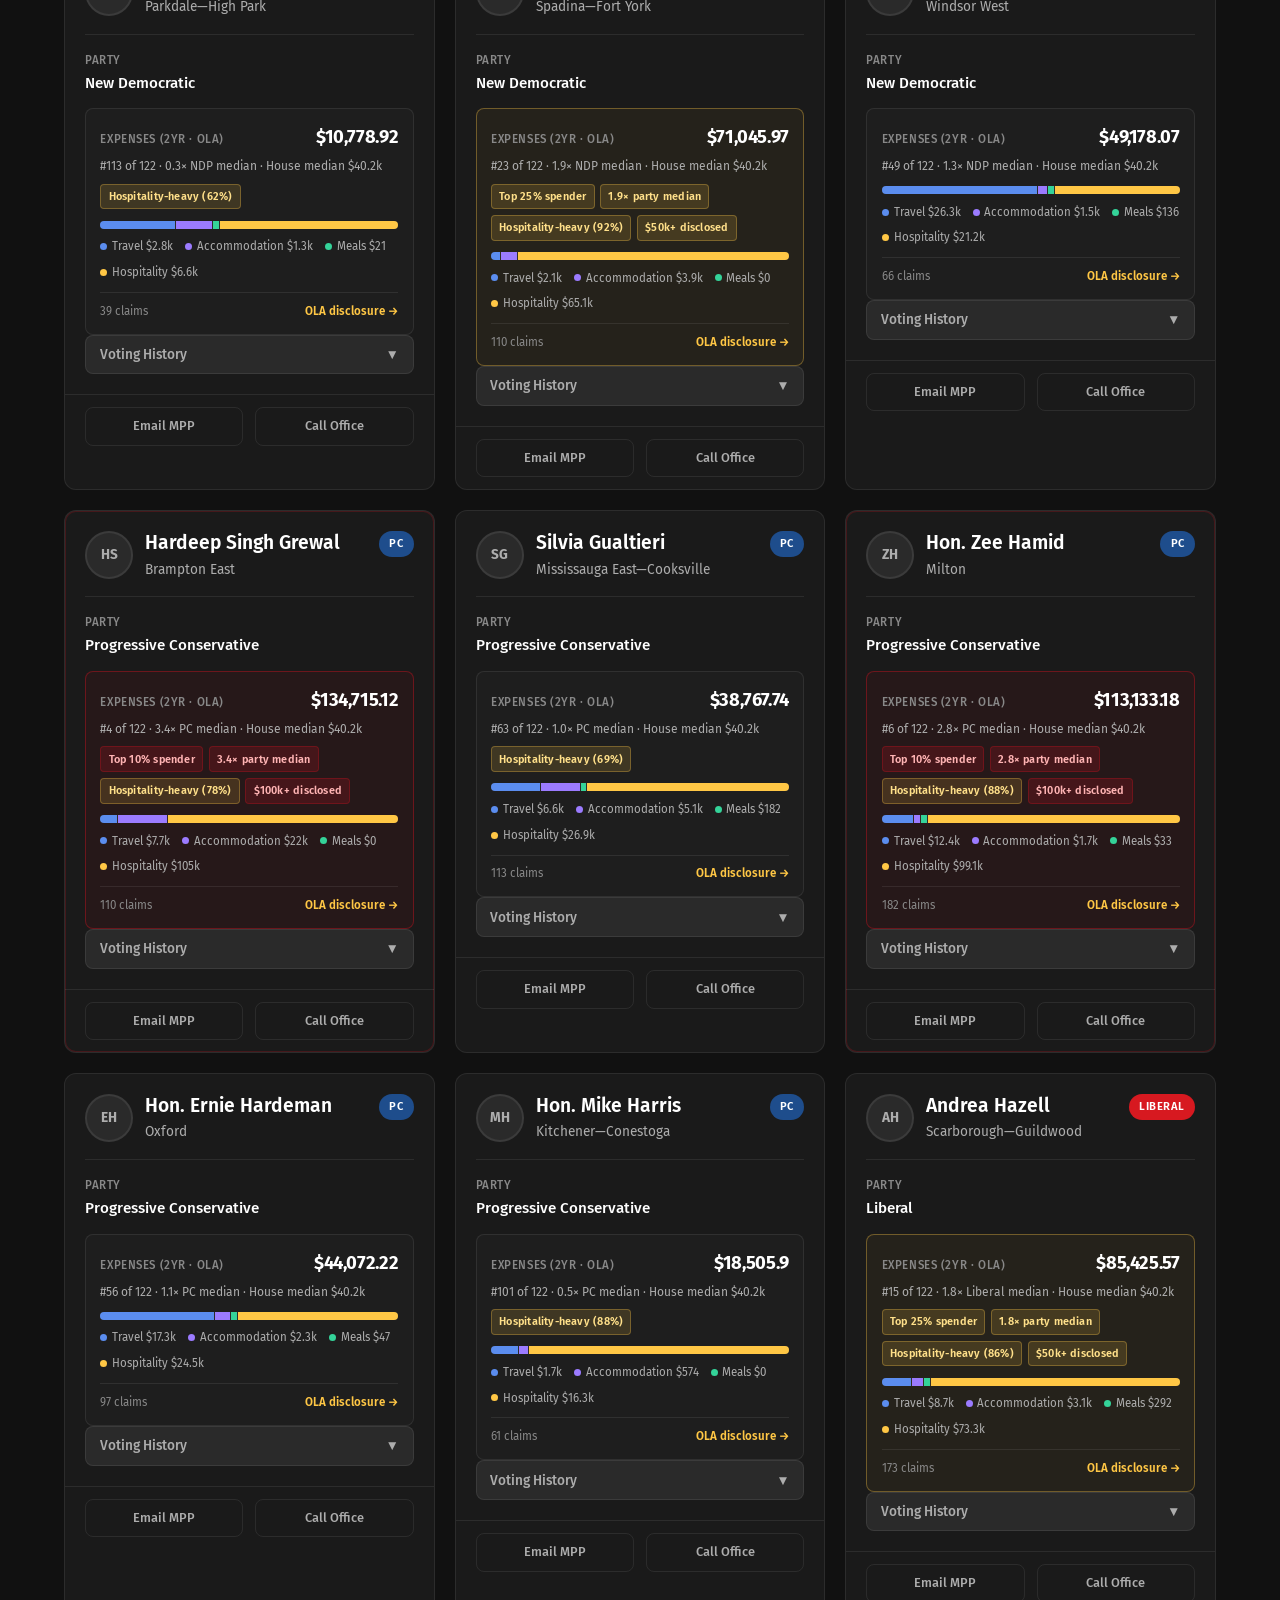
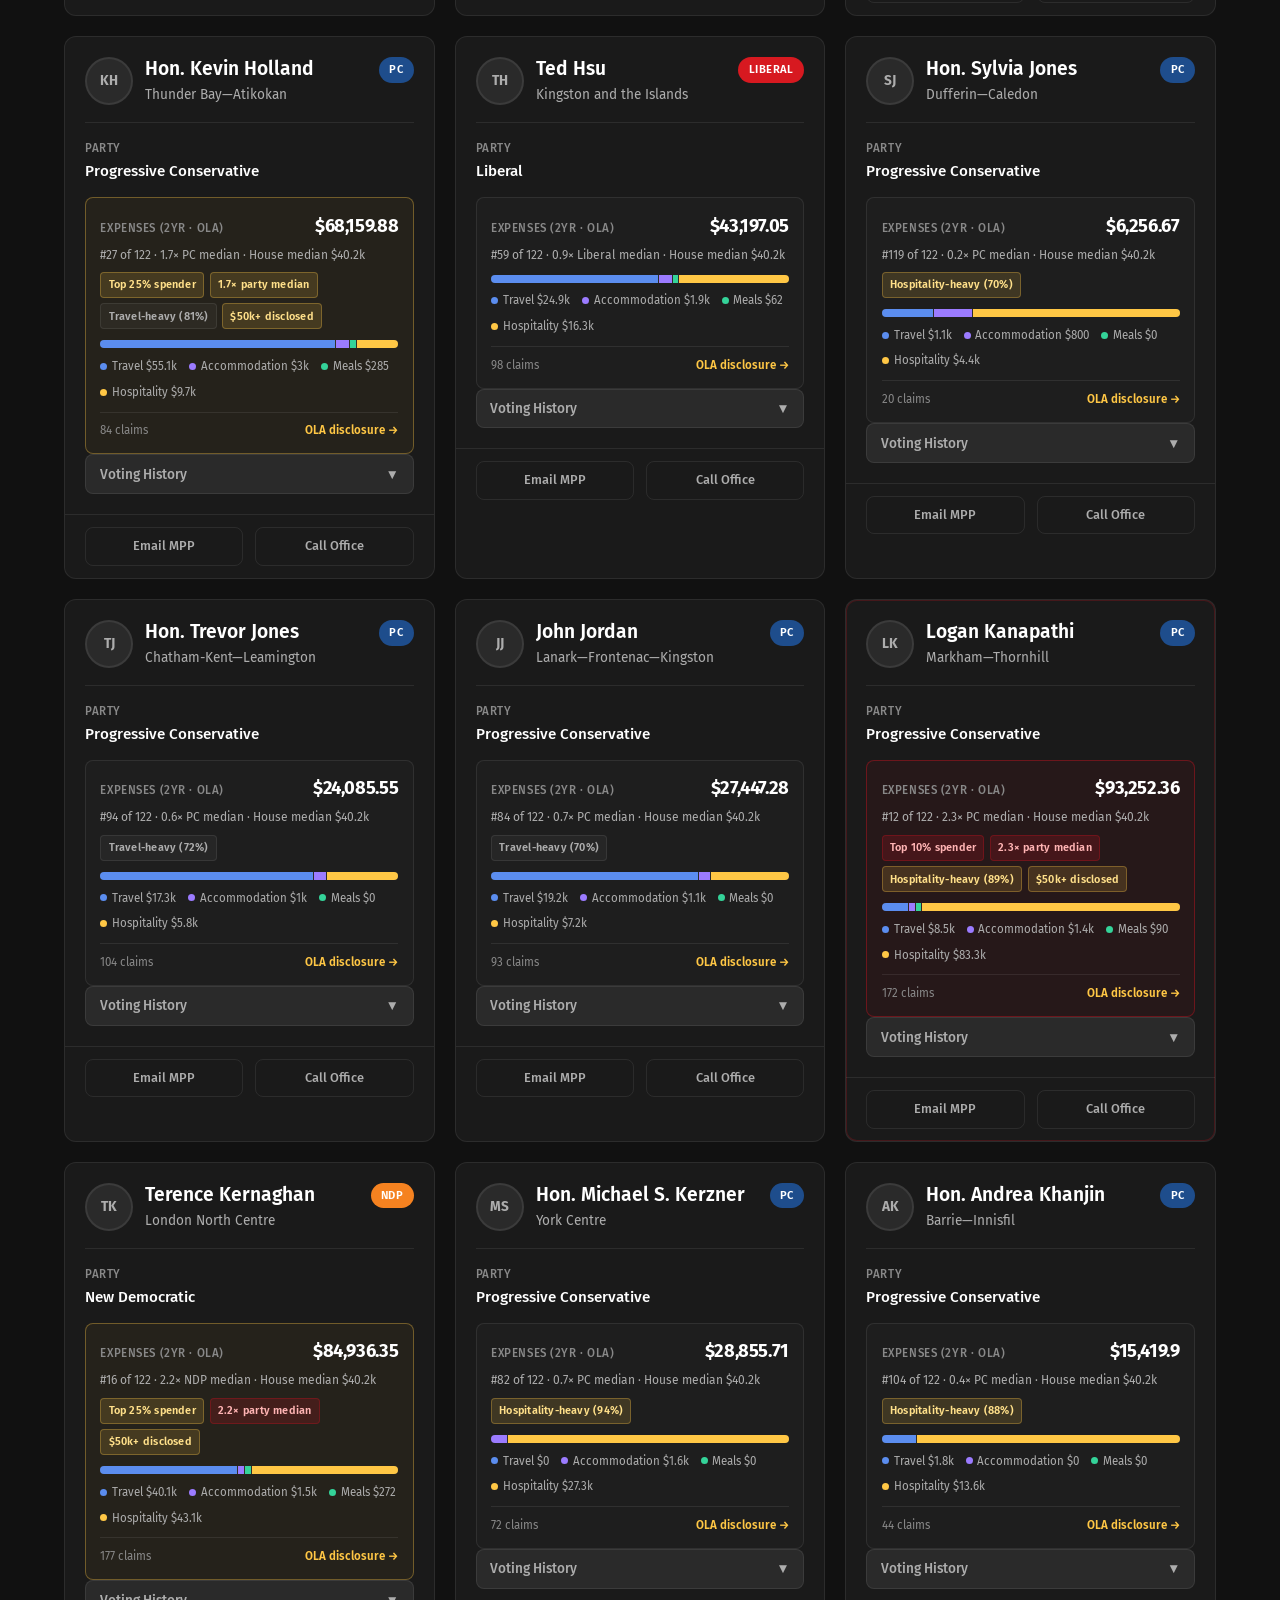
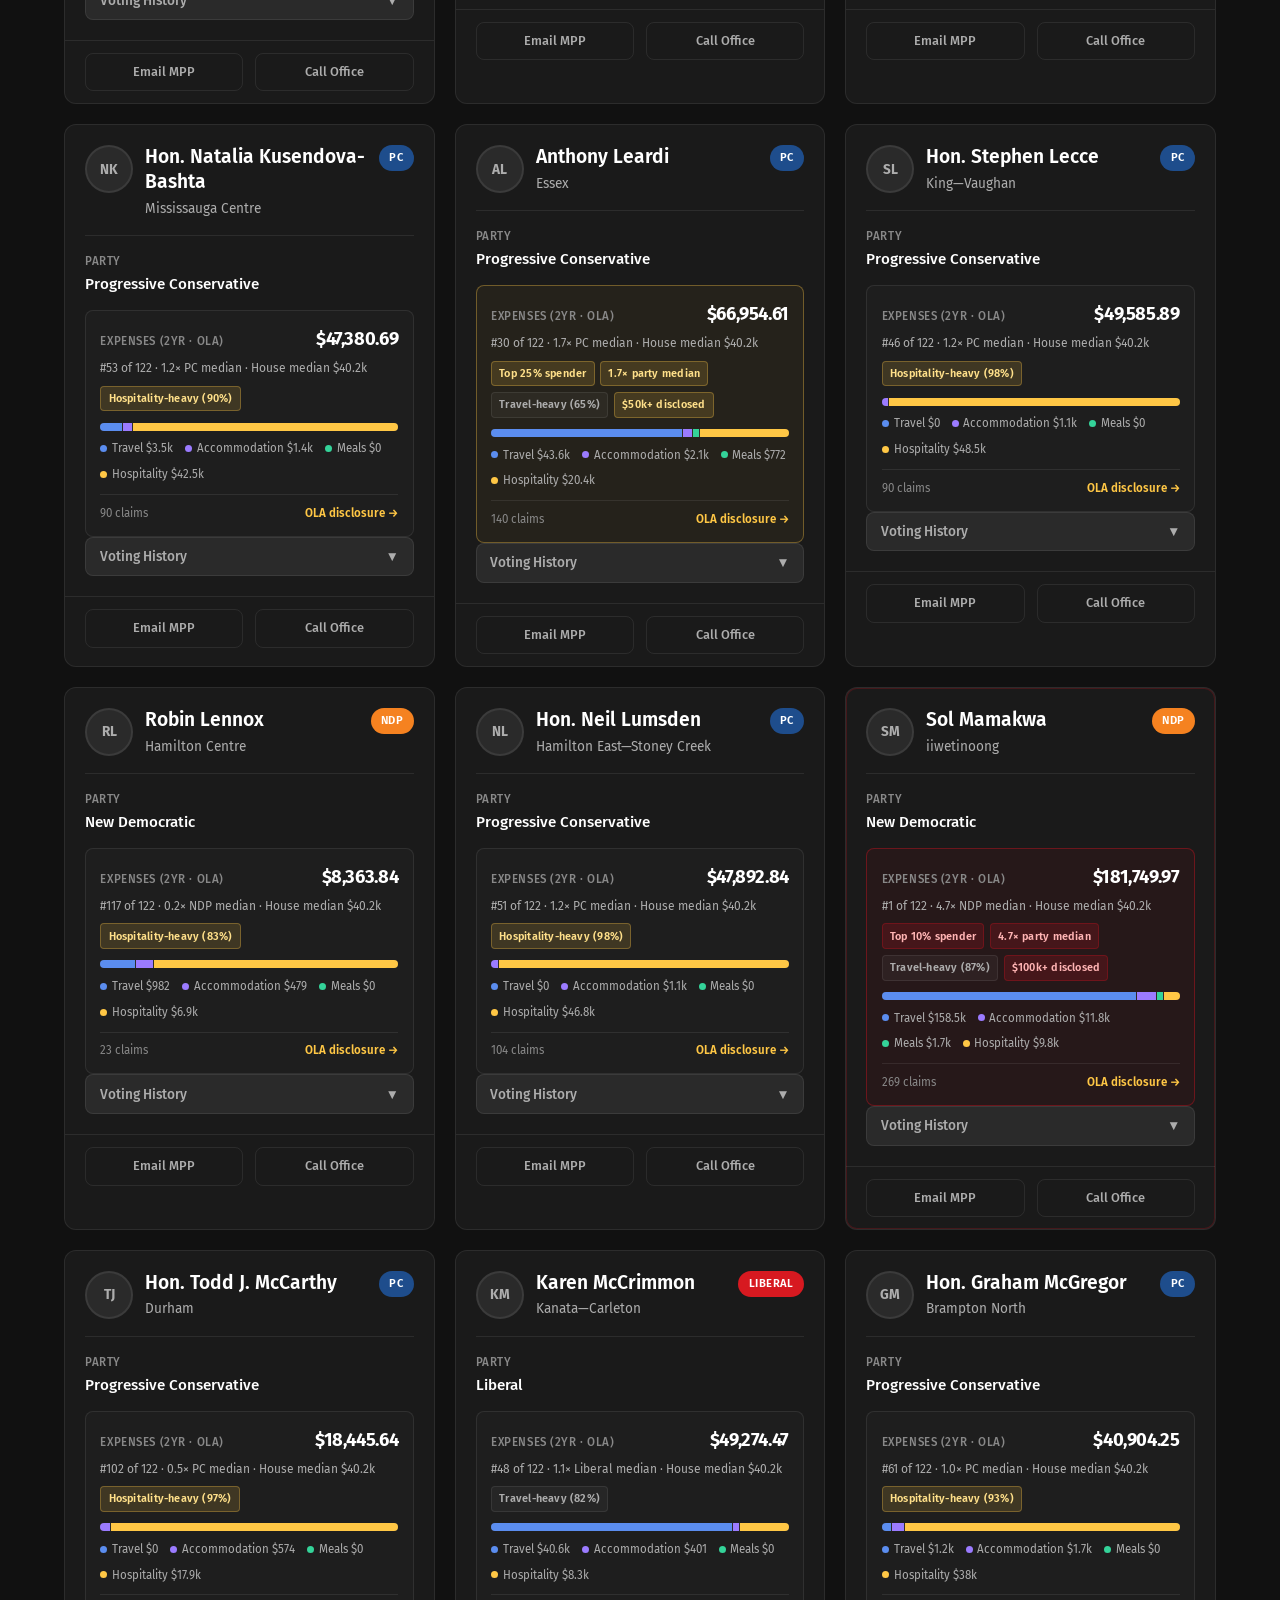
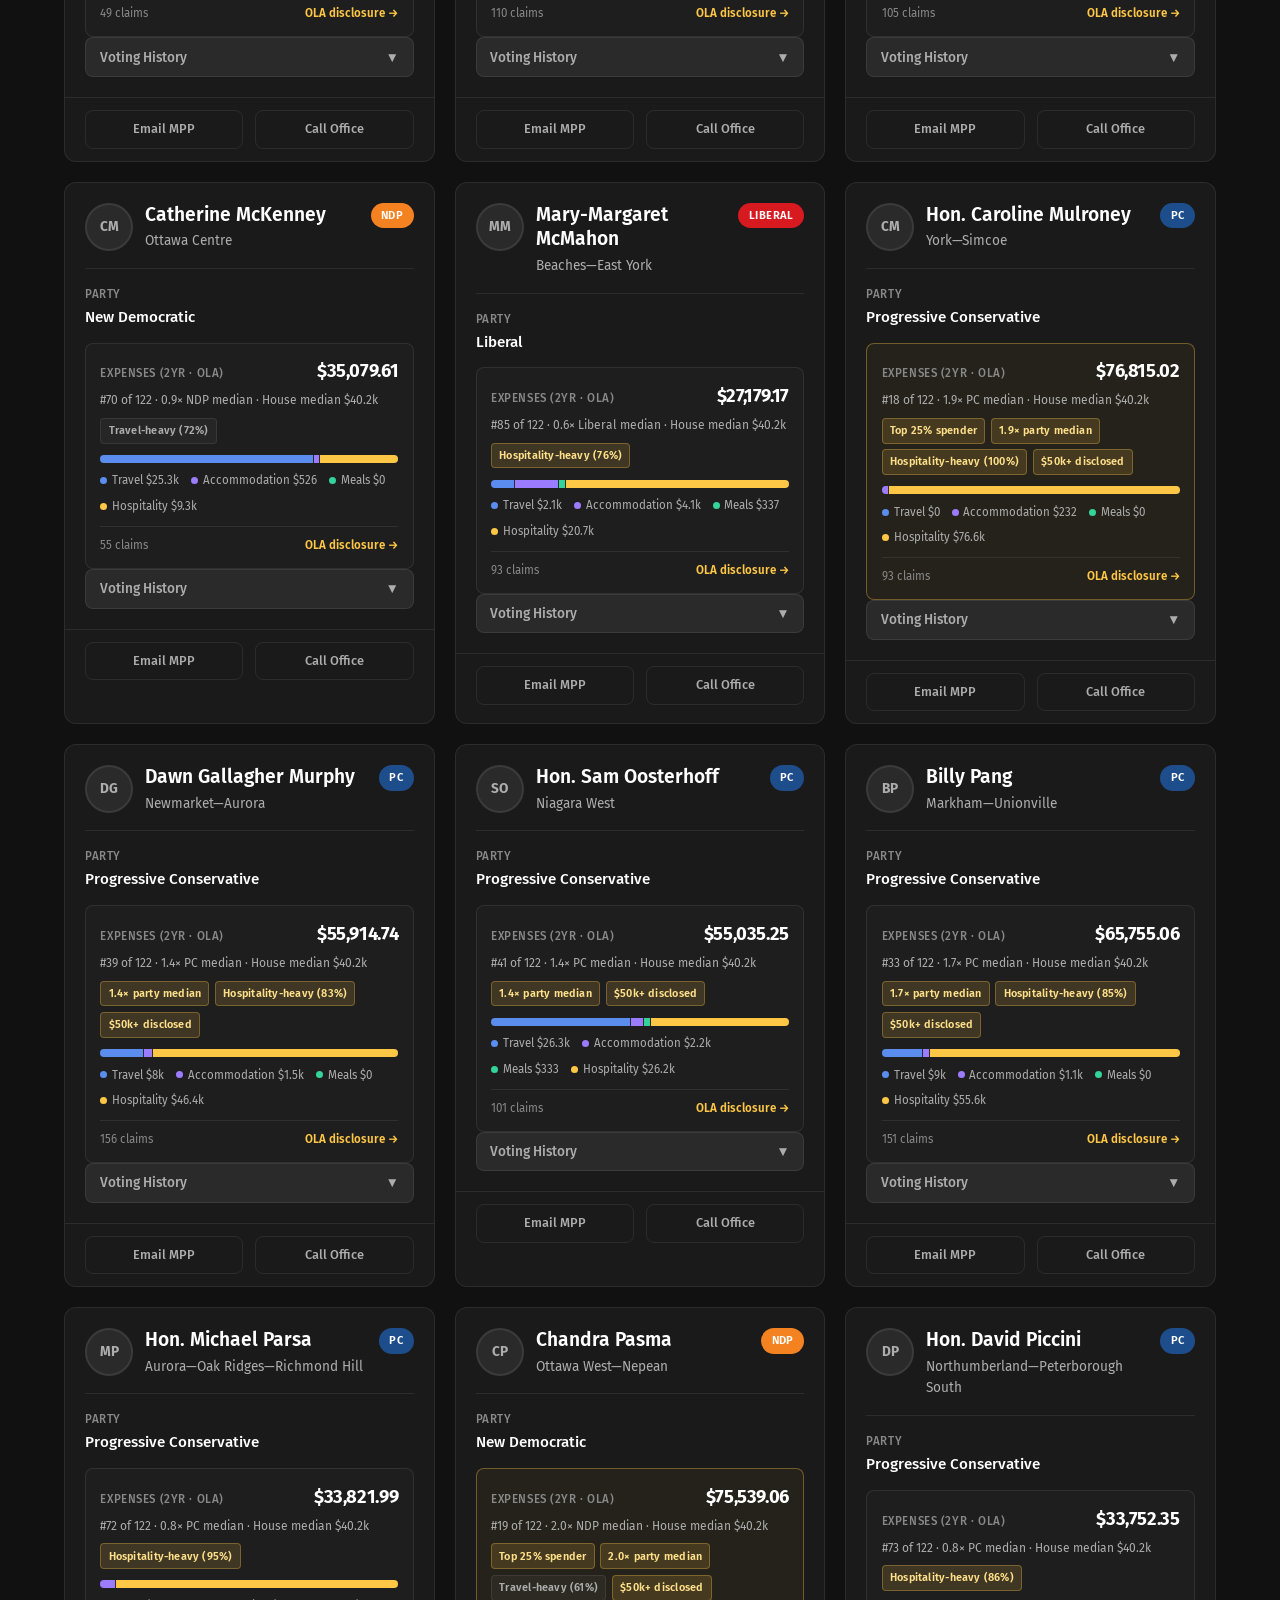
==== commit a3e46cd3: "Add a full expense spotlight filter bar with accountability presets. Chip filters cover top spenders" ====
--- a/index.html
+++ b/index.html
@@ -42,7 +42,7 @@
             <ol class="howto-steps">
               <li><strong>Find your MPP</strong> — search by name or riding, or enter your postal code and press Enter.</li>
               <li><strong>Campaign filters</strong> — show only MPPs who voted a certain way on key bills (e.g. Yes on Bill 5 and Bill 97).</li>
-              <li><strong>Expense spotlight</strong> — sort by spend and flag top spenders, hospitality-heavy claims, and MPPs above their party median.</li>
+              <li><strong>Expense spotlight</strong> — chip filters for top spenders, $50k/$100k+, hospitality-heavy, travel-heavy, and above/below party median. Sort by total, hospitality, or travel.</li>
               <li><strong>Take action</strong> — email or call from the card, or open the OLA expense disclosure link.</li>
             </ol>
           </div>
@@ -71,30 +71,36 @@
               >
             </form>
             <div class="filter-group" id="filter-buttons"></div>
-            <div class="expense-controls">
-              <label class="expense-control">
-                <span class="expense-control-label">Sort</span>
-                <select id="sort-mode" aria-label="Sort MPPs">
-                  <option value="name">Name</option>
-                  <option value="expenses-desc">Expenses · high → low</option>
-                  <option value="expenses-asc">Expenses · low → high</option>
-                </select>
-              </label>
-              <label class="expense-control">
-                <span class="expense-control-label">Expense spotlight</span>
-                <select id="expense-focus" aria-label="Expense spotlight filter">
-                  <option value="all">All MPPs</option>
-                  <option value="top10">Top 10% spenders</option>
-                  <option value="top25">Top 25% spenders</option>
-                  <option value="above-party">Above party median</option>
-                  <option value="hospitality">Hospitality-heavy</option>
-                </select>
-              </label>
-            </div>
             <span class="result-count" id="result-count"></span>
           </div>
           <p class="search-status" id="search-status" role="status" aria-live="polite" hidden></p>
           <div class="search-result" id="search-result" hidden></div>
+        </div>
+      </div>
+
+      <div class="campaign-filters expense-filters" id="expense-filters" aria-label="Expense spotlight filters">
+        <div class="campaign-filters-inner">
+          <div class="campaign-filters-head">
+            <div>
+              <h2 class="campaign-filters-title">Expense spotlight</h2>
+              <p class="campaign-filters-lead">Flag high spenders, hospitality-heavy claims, and MPPs who outspend their party peers.</p>
+            </div>
+            <button type="button" class="campaign-clear" id="expense-clear" hidden>Clear spotlight</button>
+          </div>
+          <div class="campaign-presets" id="expense-presets"></div>
+          <div class="expense-toolbar">
+            <label class="expense-control">
+              <span class="expense-control-label">Sort</span>
+              <select id="sort-mode" aria-label="Sort MPPs">
+                <option value="name">Name A–Z</option>
+                <option value="expenses-desc">Total expenses · high → low</option>
+                <option value="expenses-asc">Total expenses · low → high</option>
+                <option value="hospitality-desc">Hospitality · high → low</option>
+                <option value="travel-desc">Travel · high → low</option>
+              </select>
+            </label>
+            <p class="expense-summary" id="expense-summary" hidden></p>
+          </div>
         </div>
       </div>
 
@@ -103,6 +109,7 @@
           <div class="campaign-filters-head">
             <div>
               <h2 class="campaign-filters-title">Campaign filters</h2>
+              <p class="campaign-filters-lead">Show only MPPs who voted a certain way on key bills.</p>
             </div>
             <button type="button" class="campaign-clear" id="campaign-clear" hidden>Clear filters</button>
           </div>
--- a/styles.css
+++ b/styles.css
@@ -500,6 +500,44 @@
   margin: 0;
 }
 
+.campaign-filters-lead {
+  margin: 0.35rem 0 0;
+  font-size: 0.85rem;
+  color: var(--text-muted);
+  line-height: 1.45;
+  max-width: 42rem;
+}
+
+.expense-filters .campaign-filters-title {
+  color: #ffb454;
+}
+
+.expense-toolbar {
+  display: flex;
+  flex-wrap: wrap;
+  align-items: flex-end;
+  gap: 1rem 1.25rem;
+  margin-top: 0.25rem;
+}
+
+.expense-toolbar .expense-control {
+  min-width: 14rem;
+}
+
+.expense-summary {
+  margin: 0;
+  font-size: 0.85rem;
+  color: #ffb454;
+  font-weight: 500;
+  padding-bottom: 0.35rem;
+}
+
+body.embed-mode .expense-filters {
+  margin-top: 0;
+  padding-left: 1rem;
+  padding-right: 1rem;
+}
+
 .campaign-clear {
   flex-shrink: 0;
   padding: 0.45rem 0.85rem;
@@ -842,7 +880,7 @@
 .stat-value.alignment-mid { color: var(--accent-yellow); }
 .stat-value.alignment-low { color: var(--accent-red); }
 
-/* Expense accountability panel */
+/* Expense accountability panel — legacy compact controls kept for any leftover markup */
 .expense-controls {
   display: flex;
   flex-wrap: wrap;
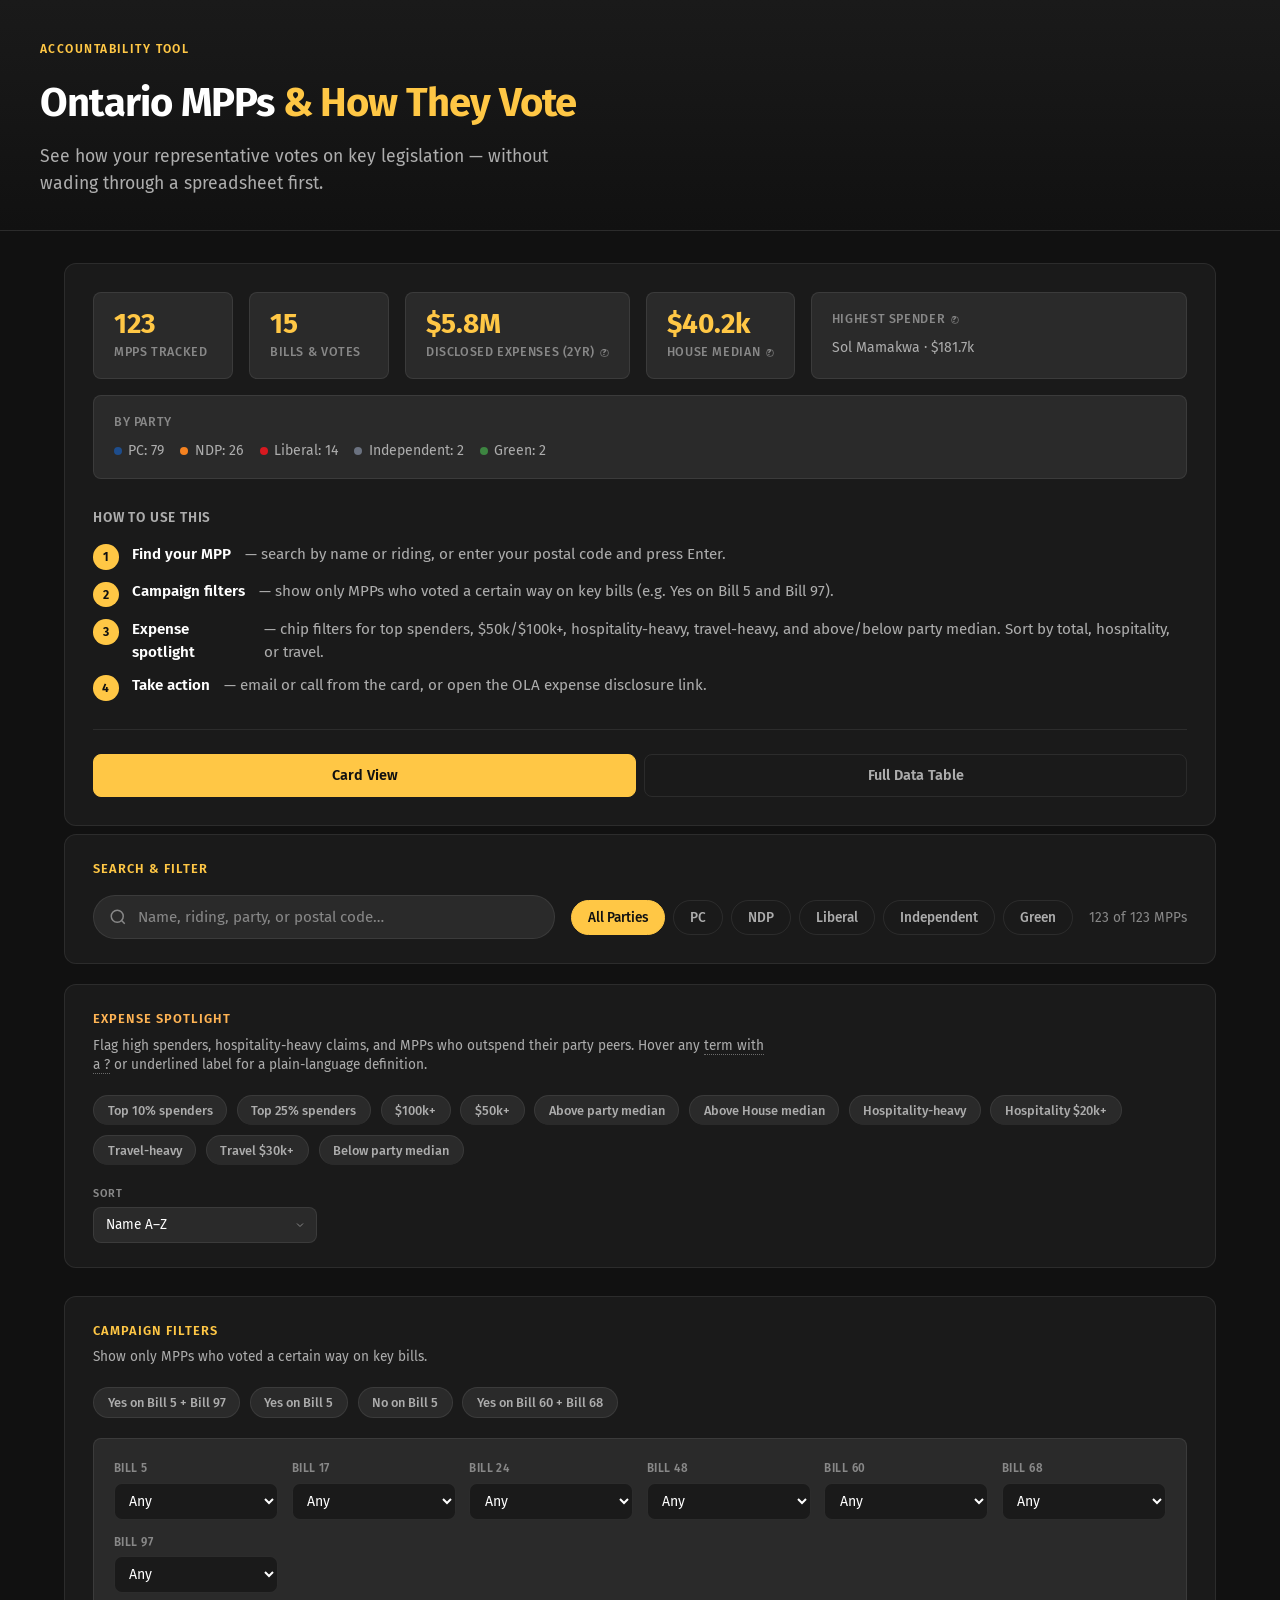
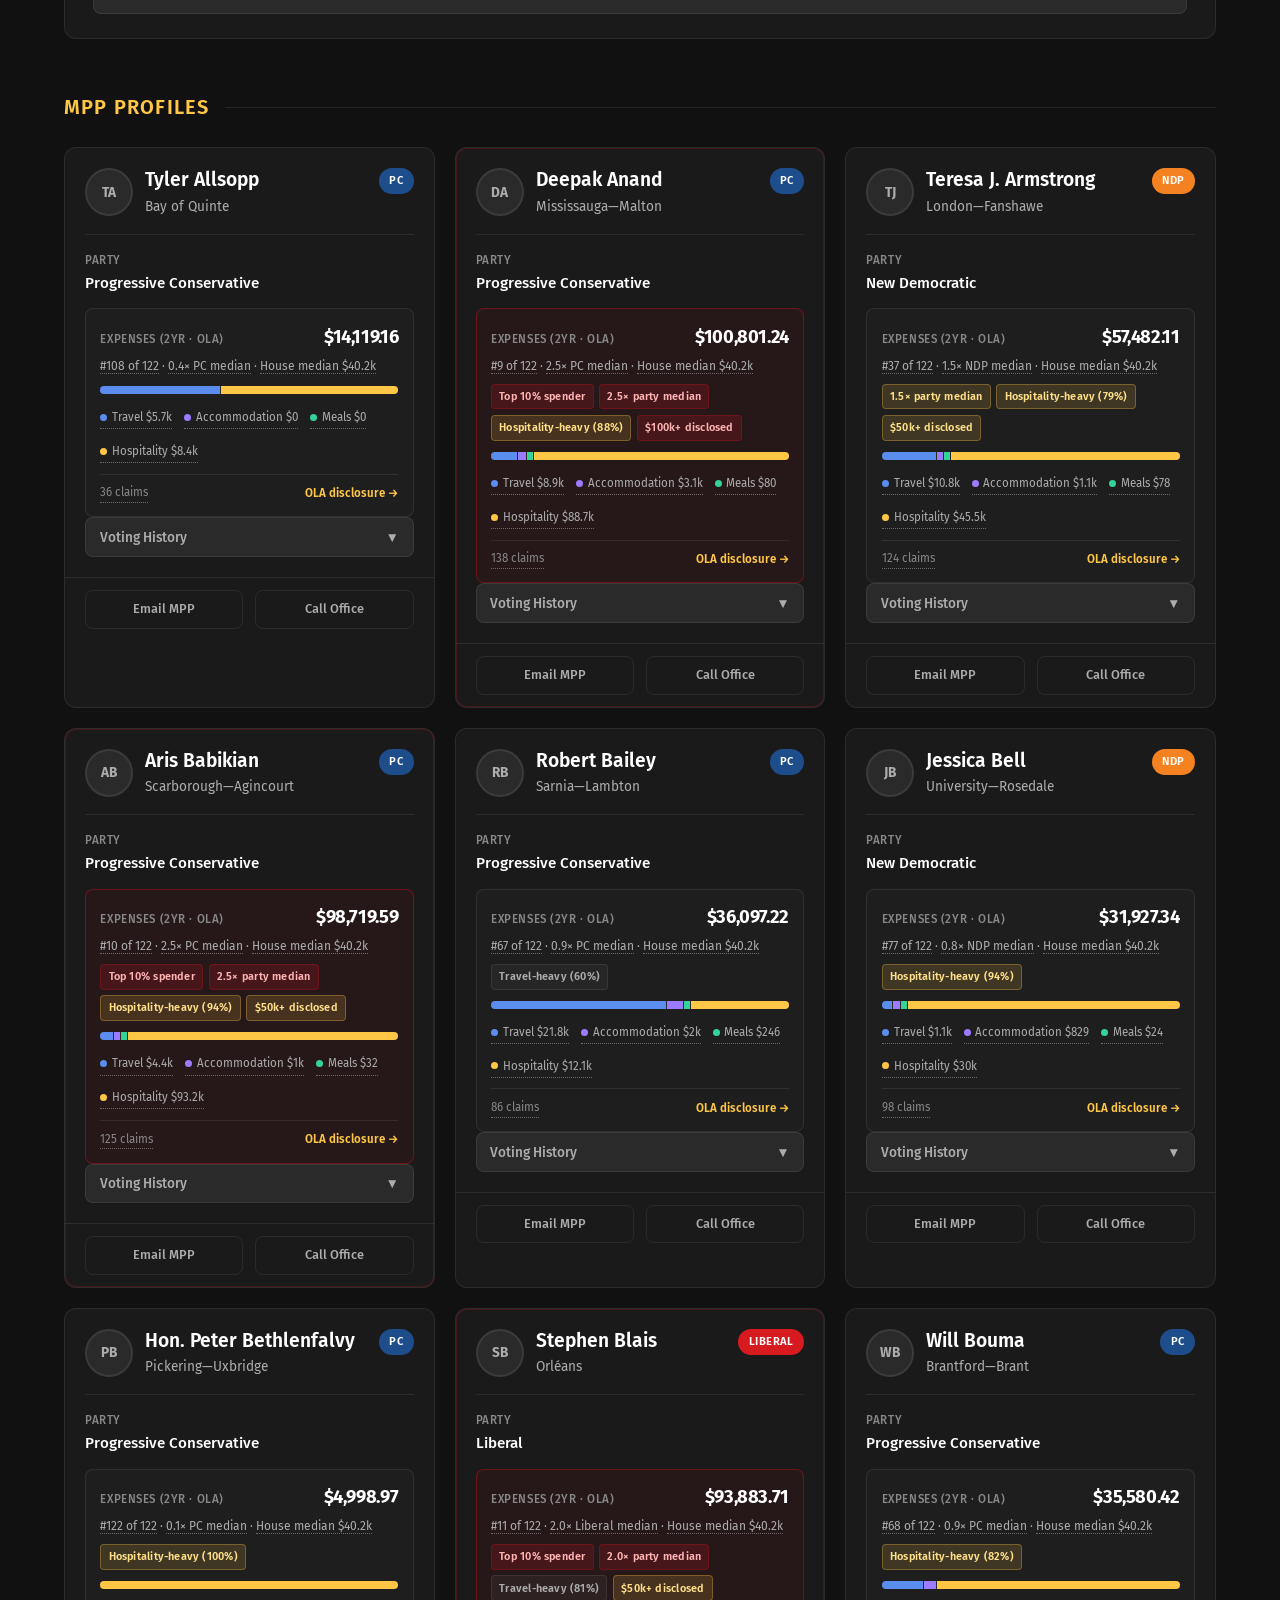
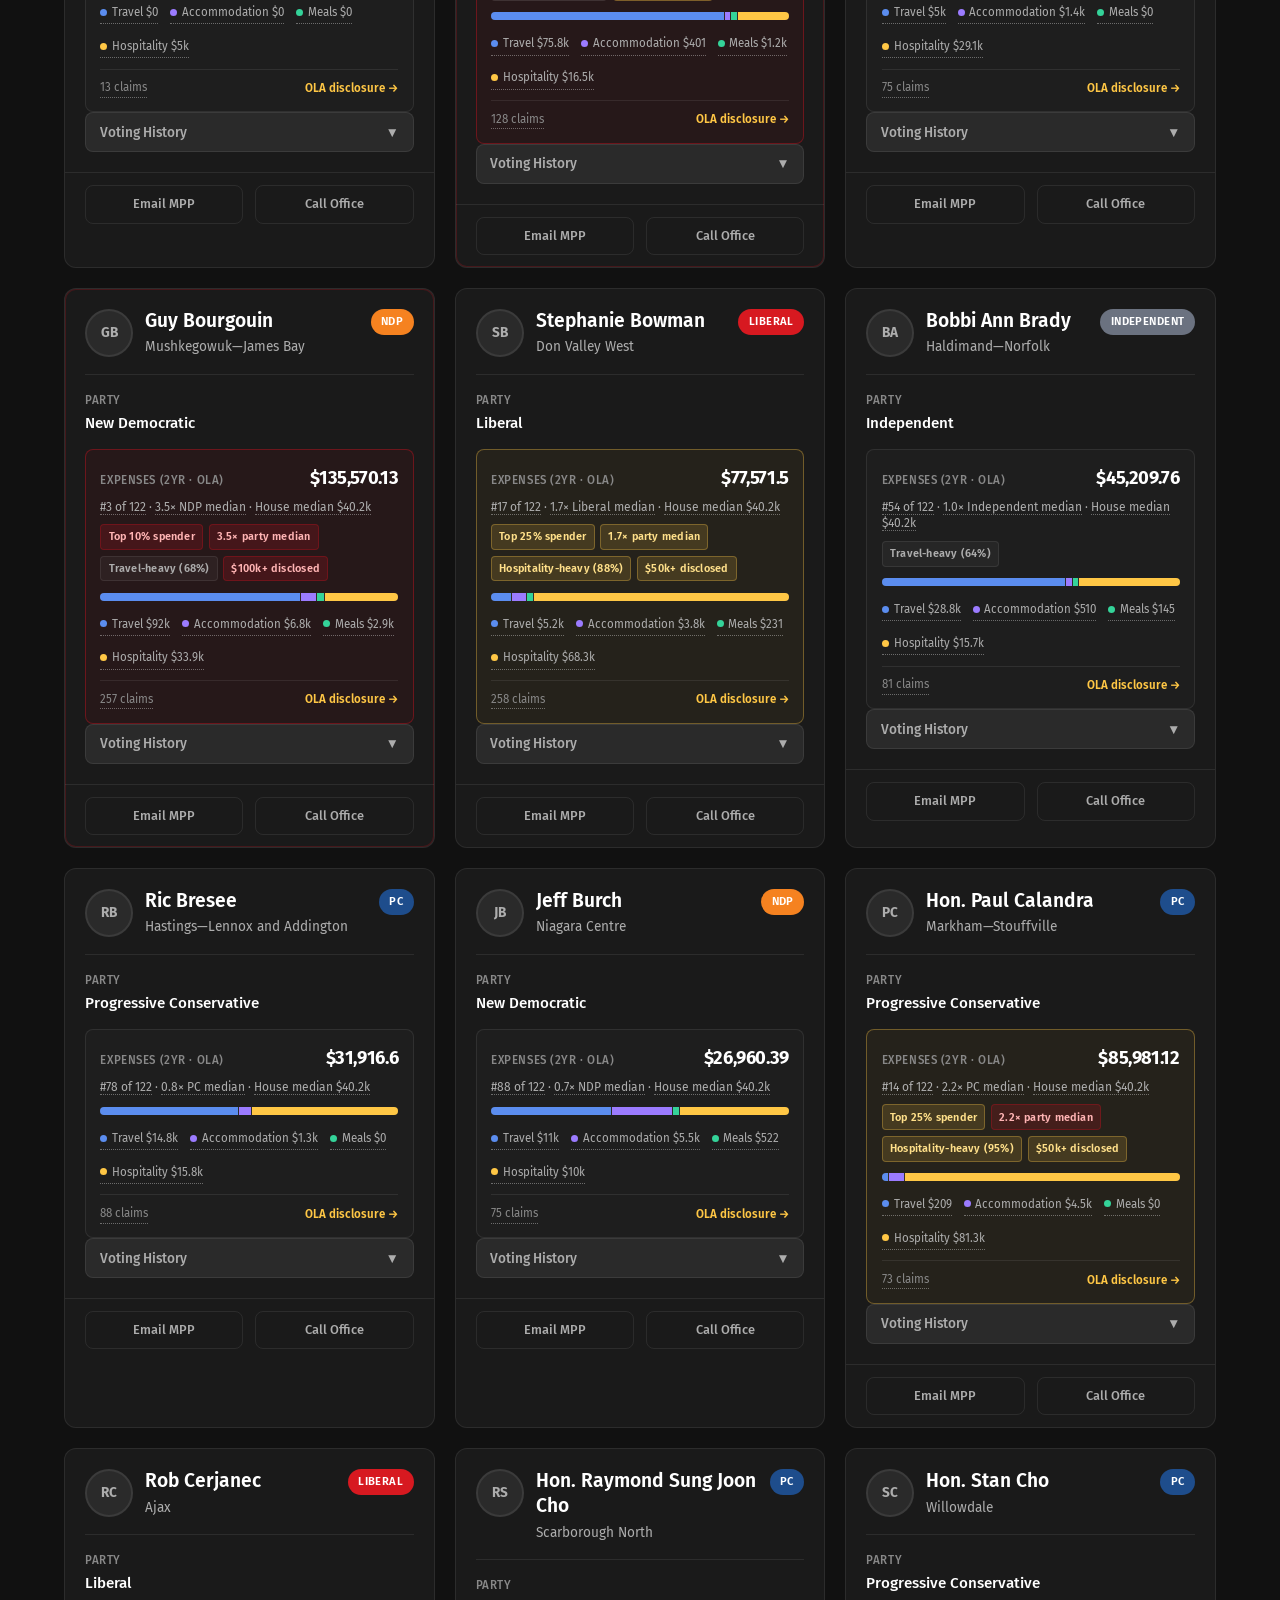
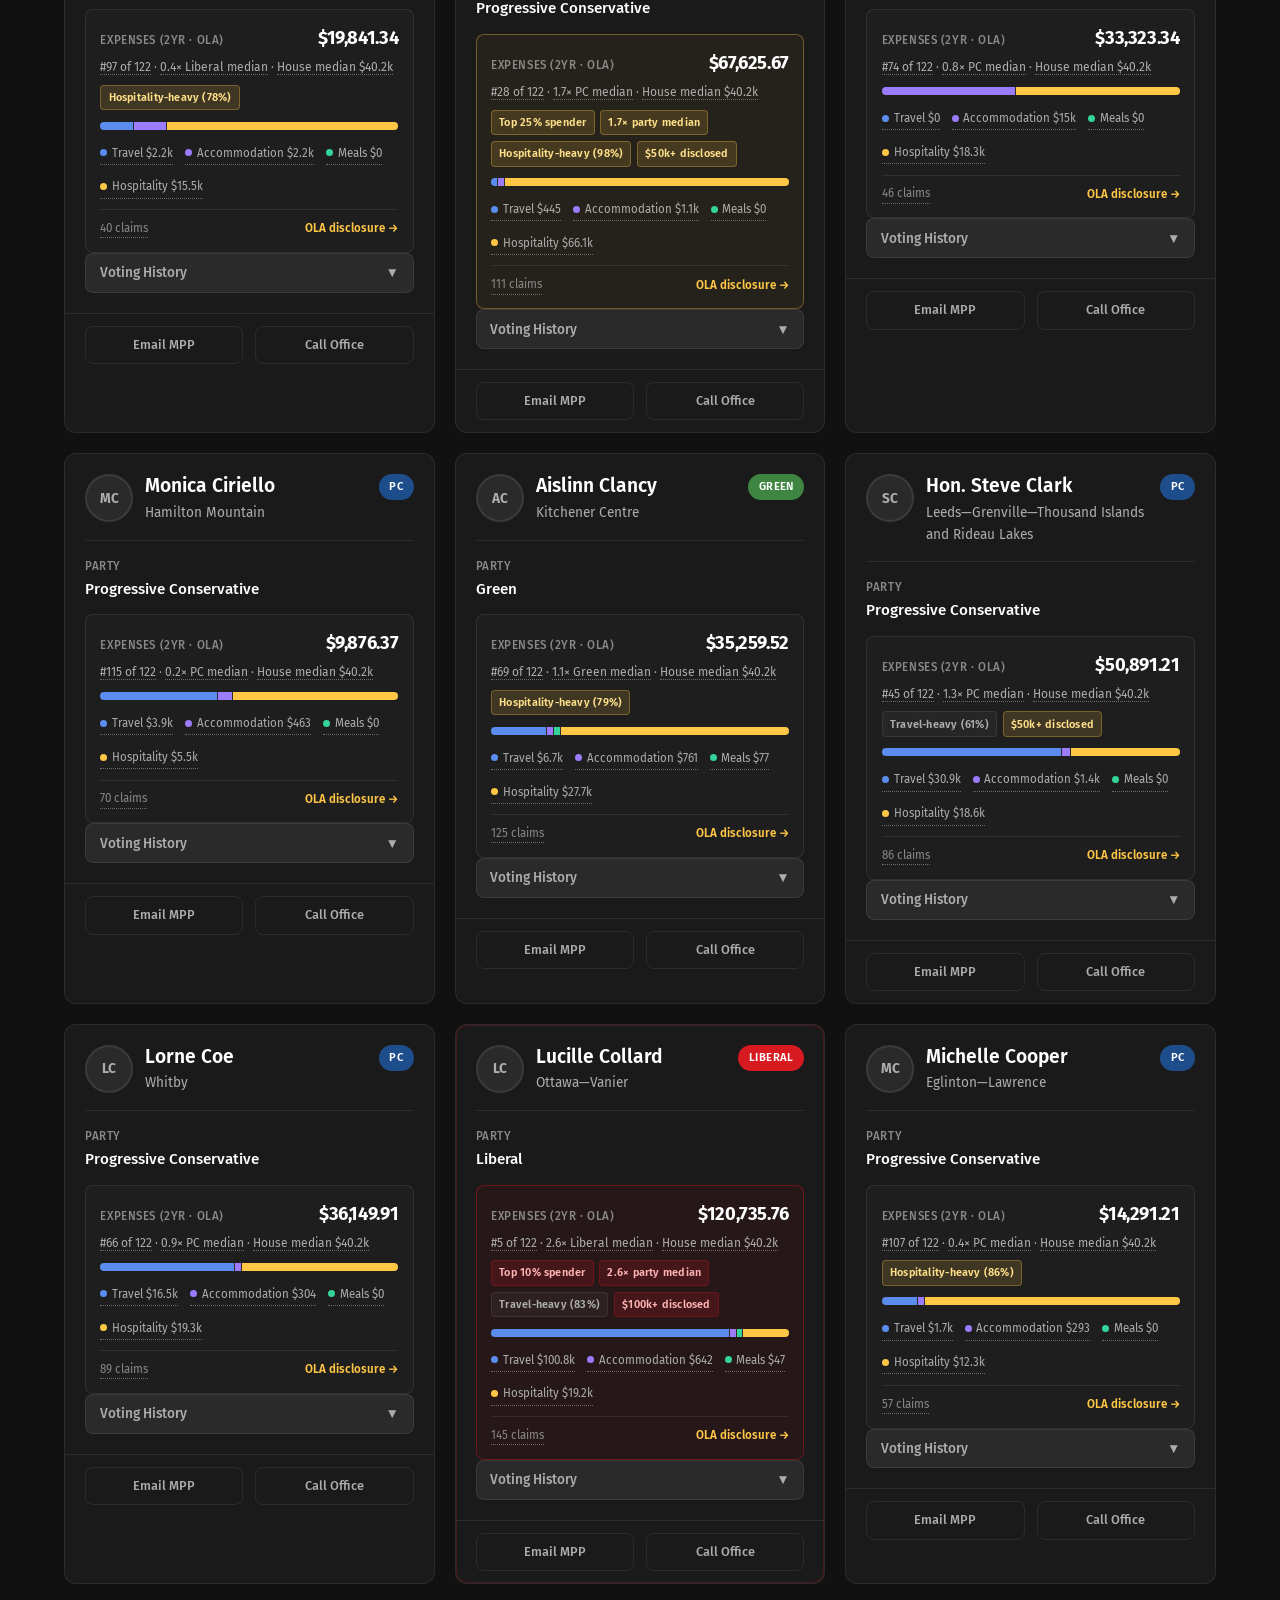
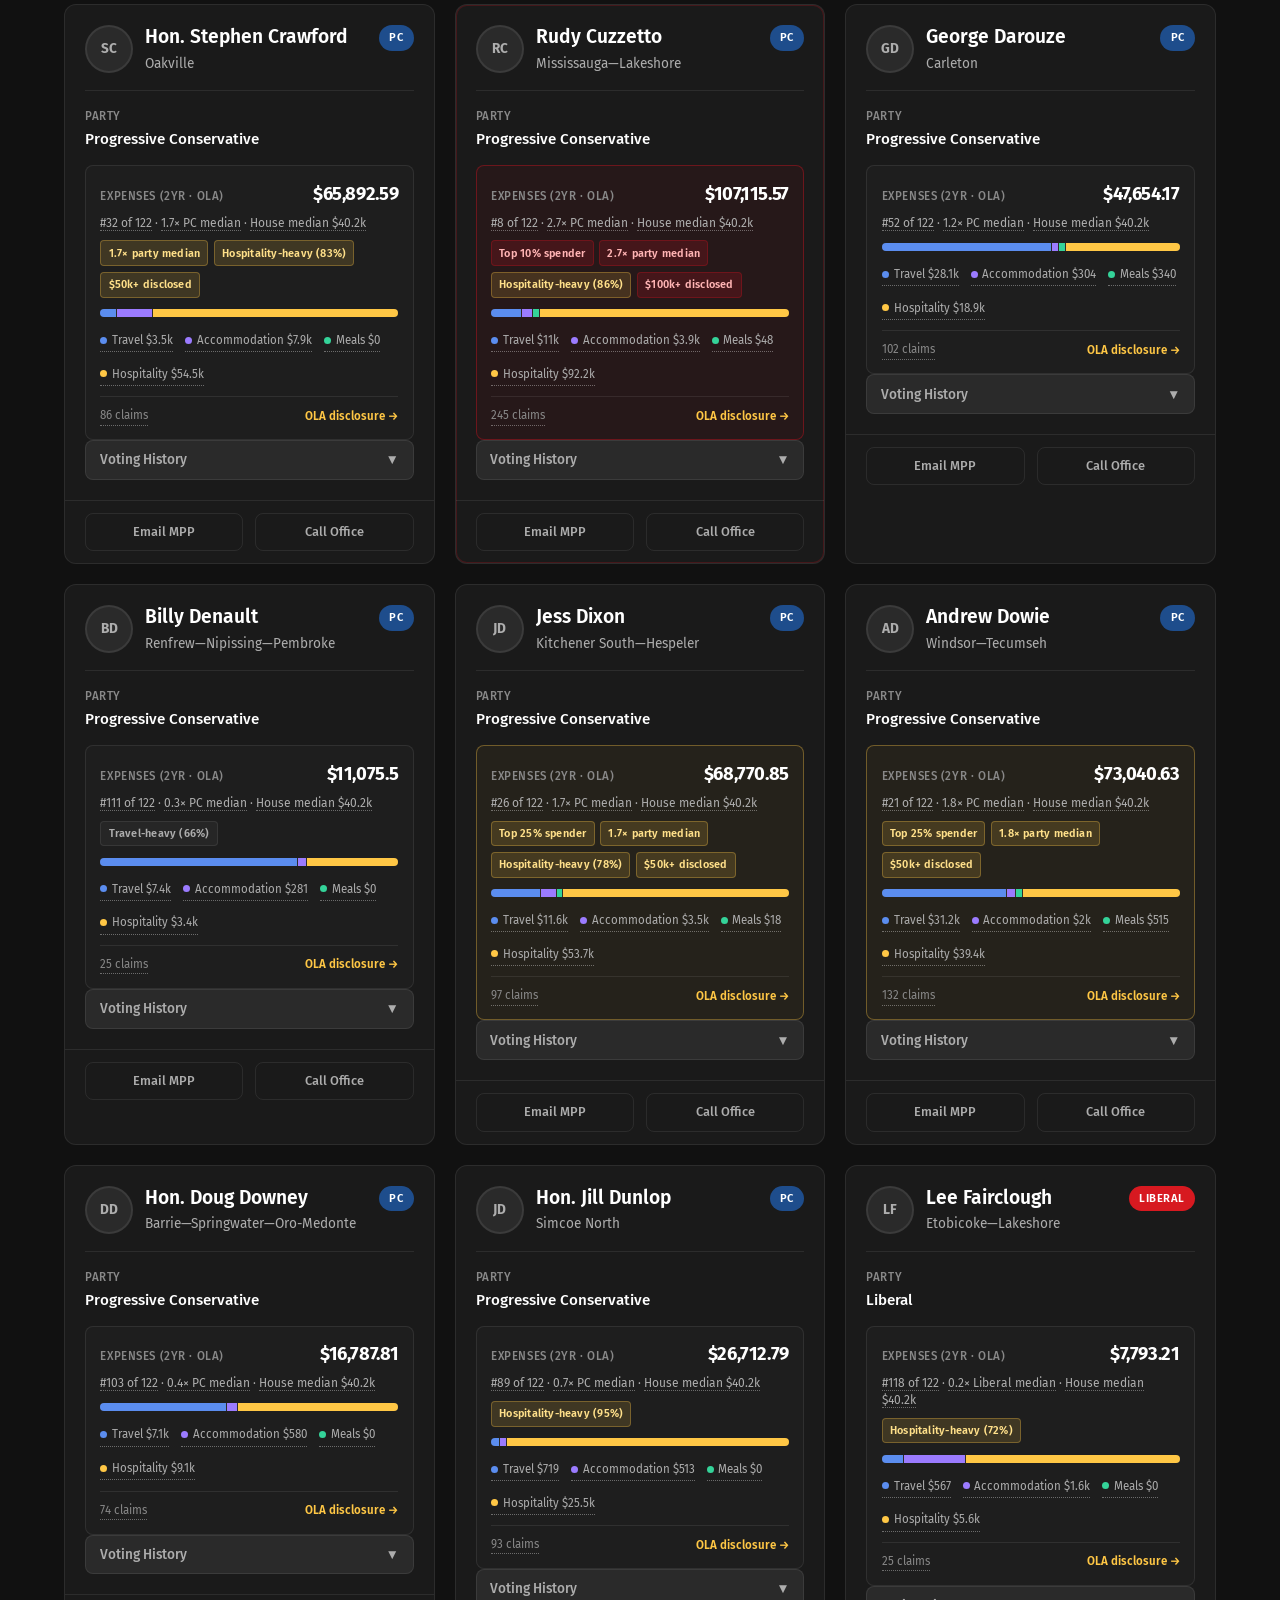
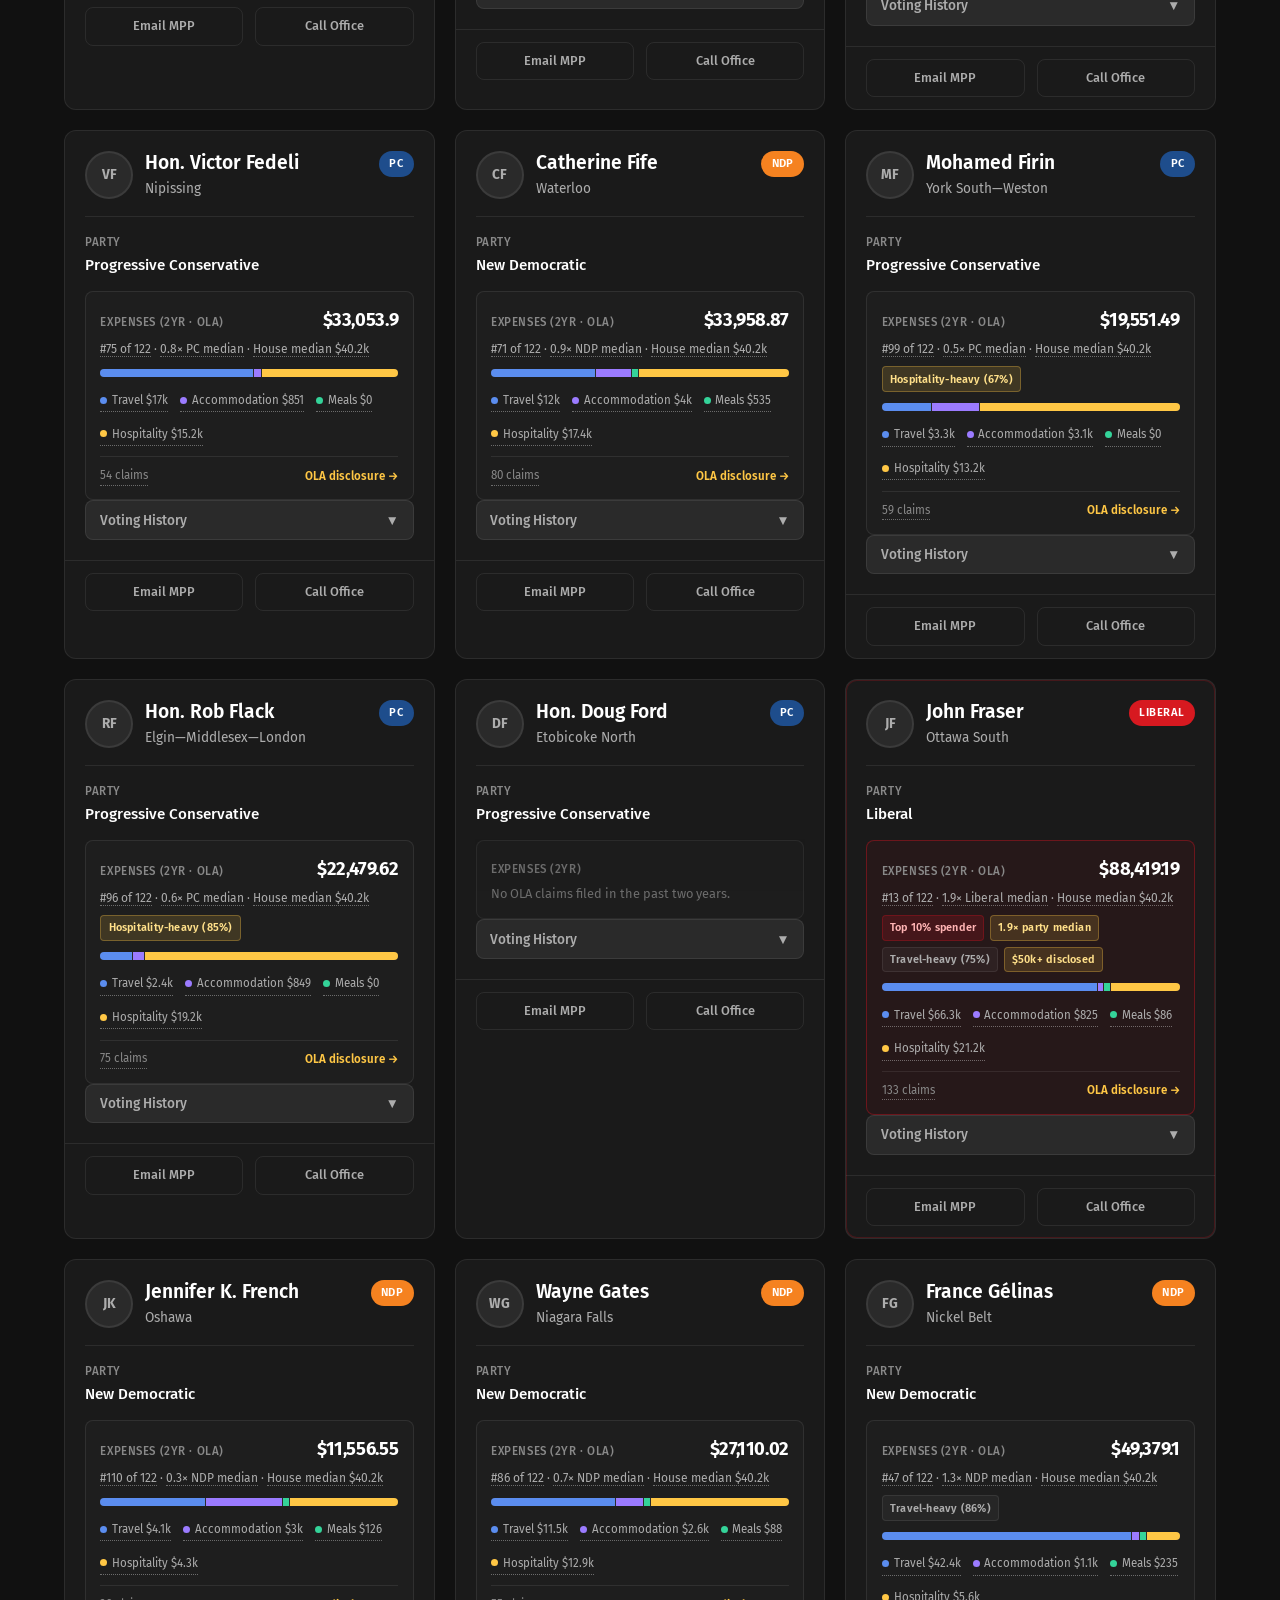
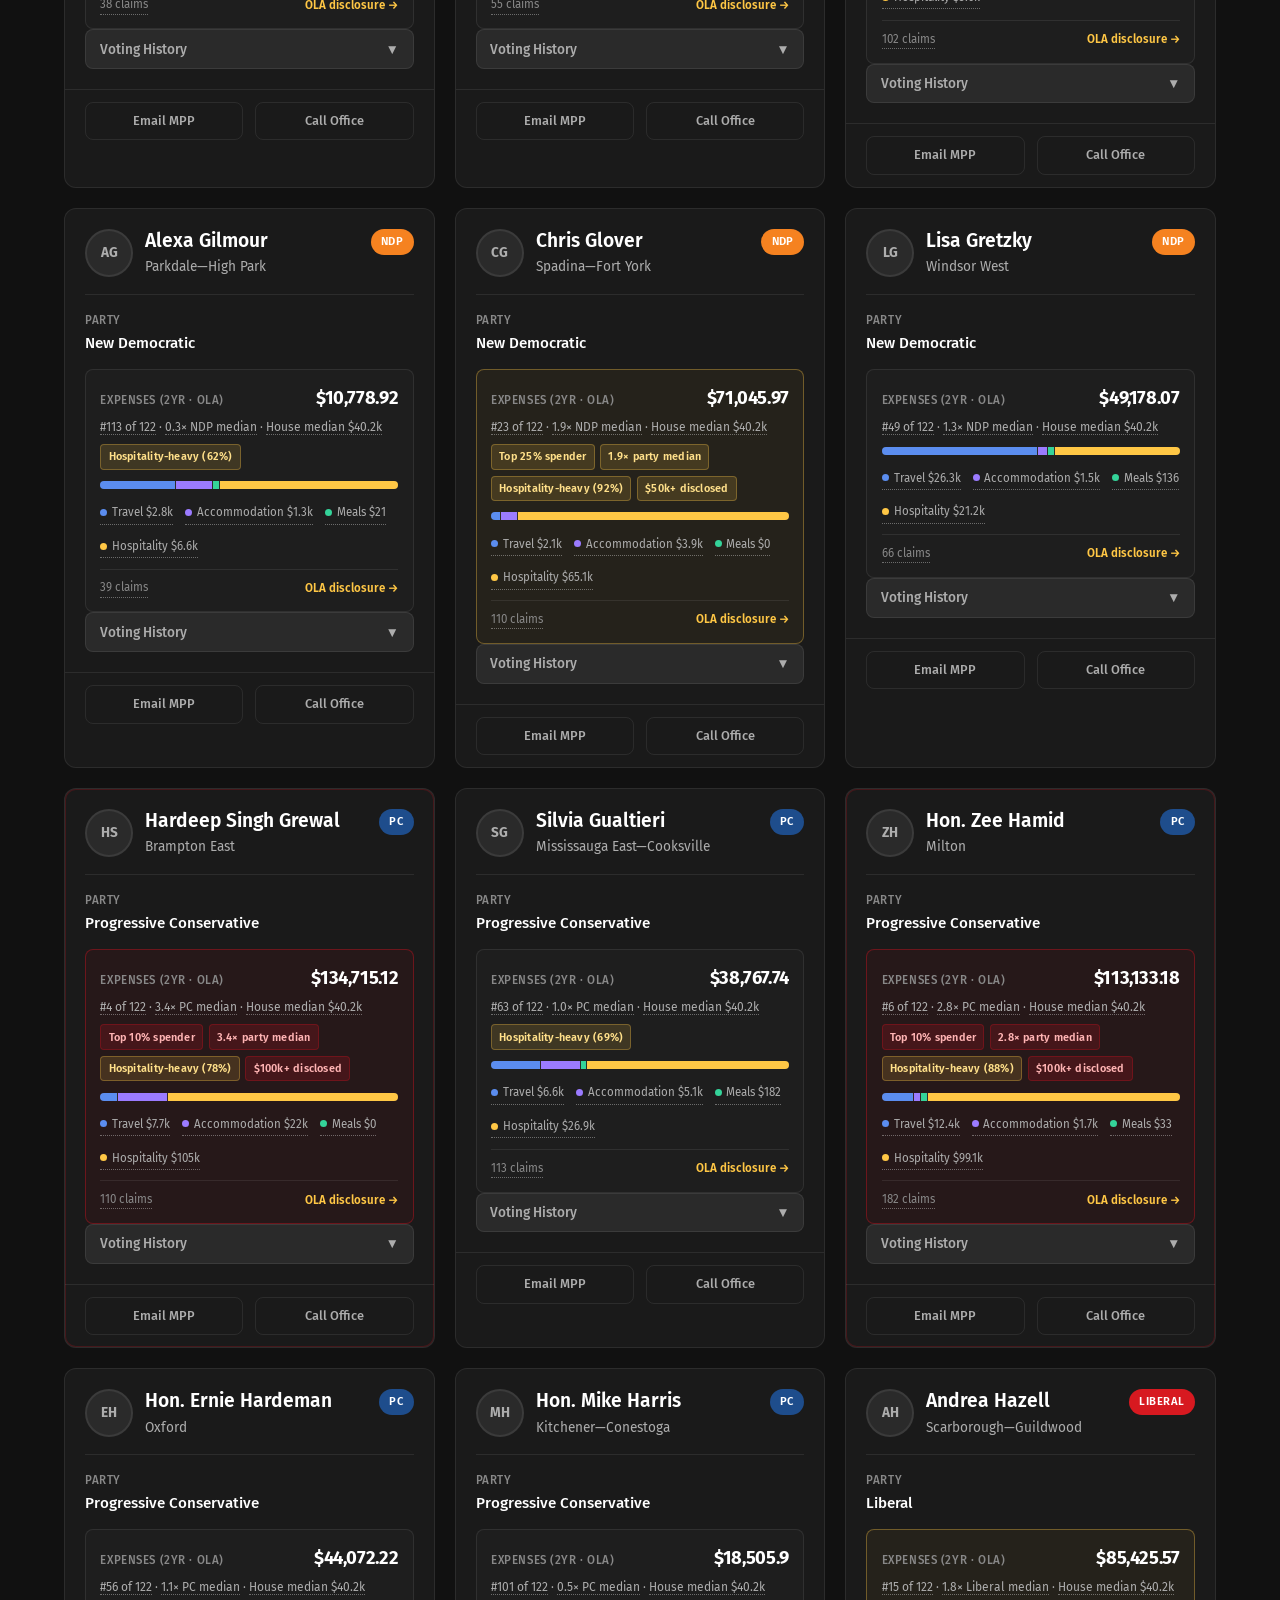
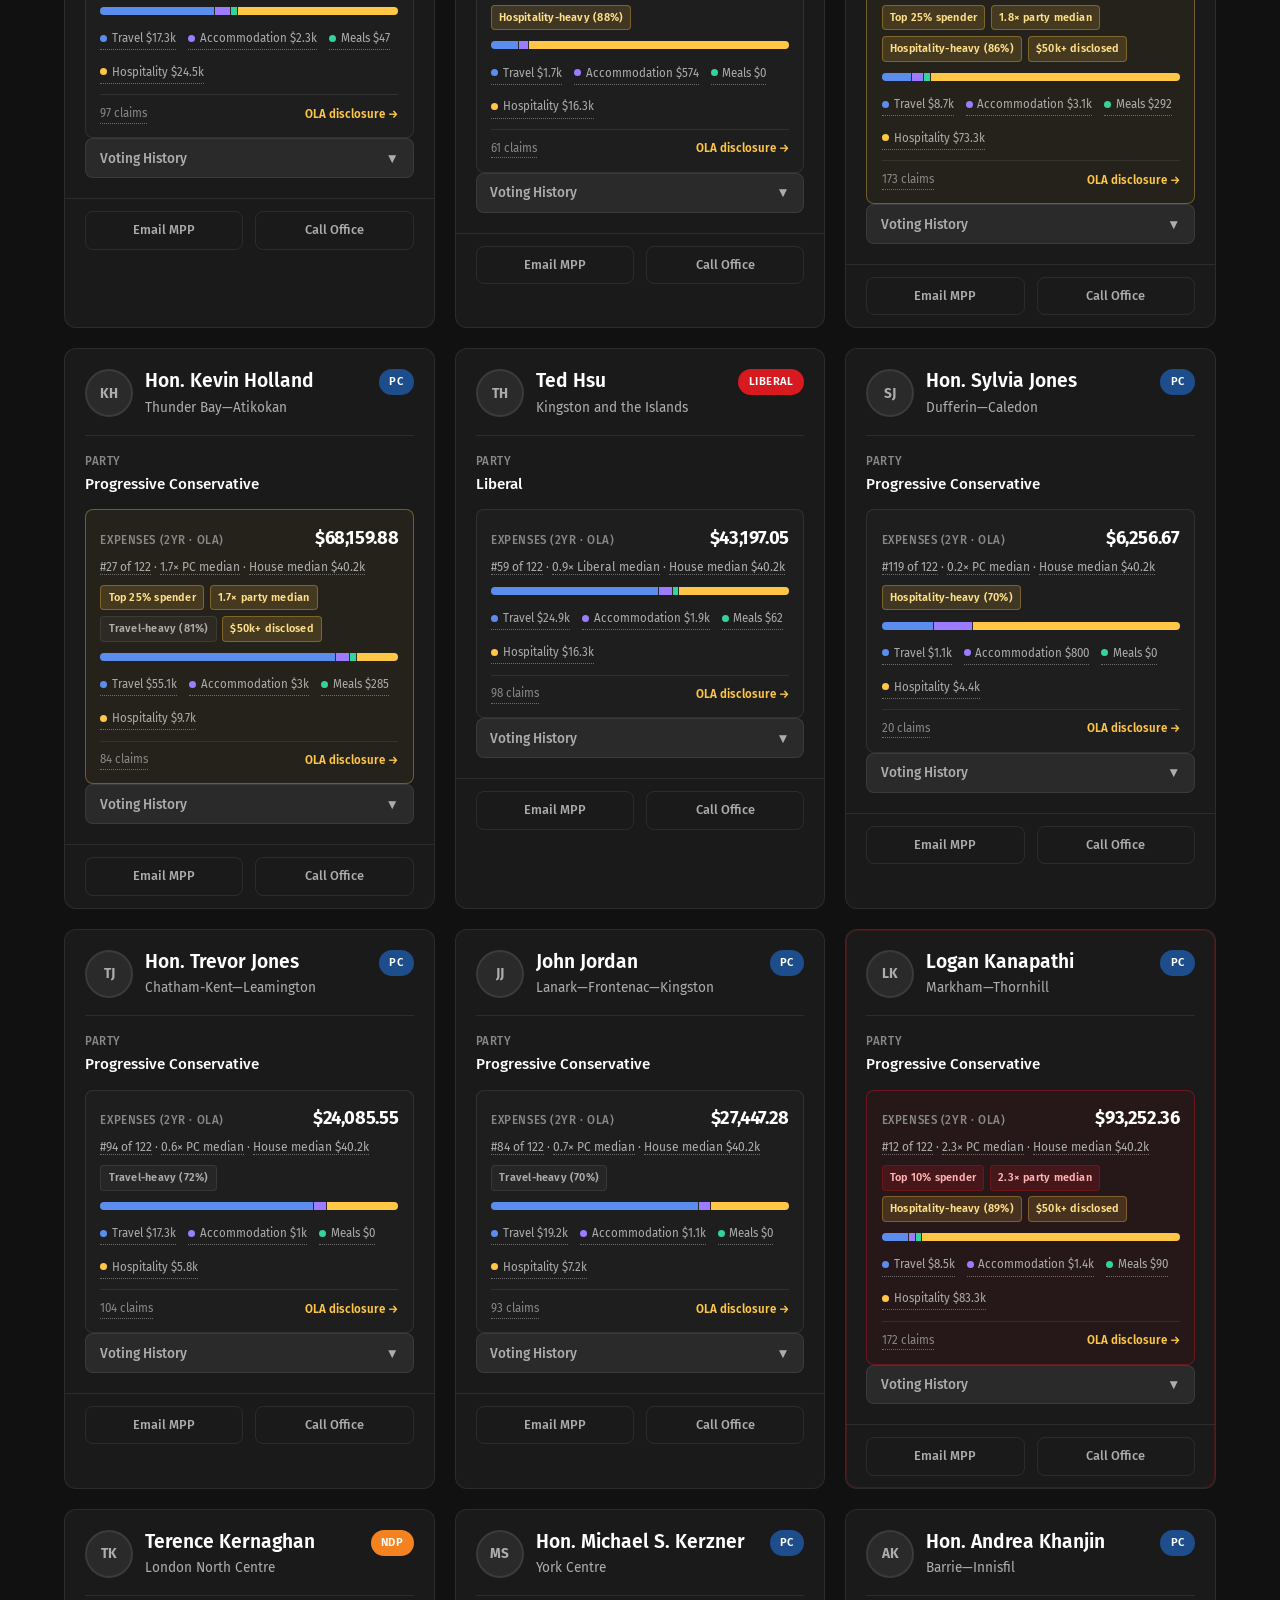
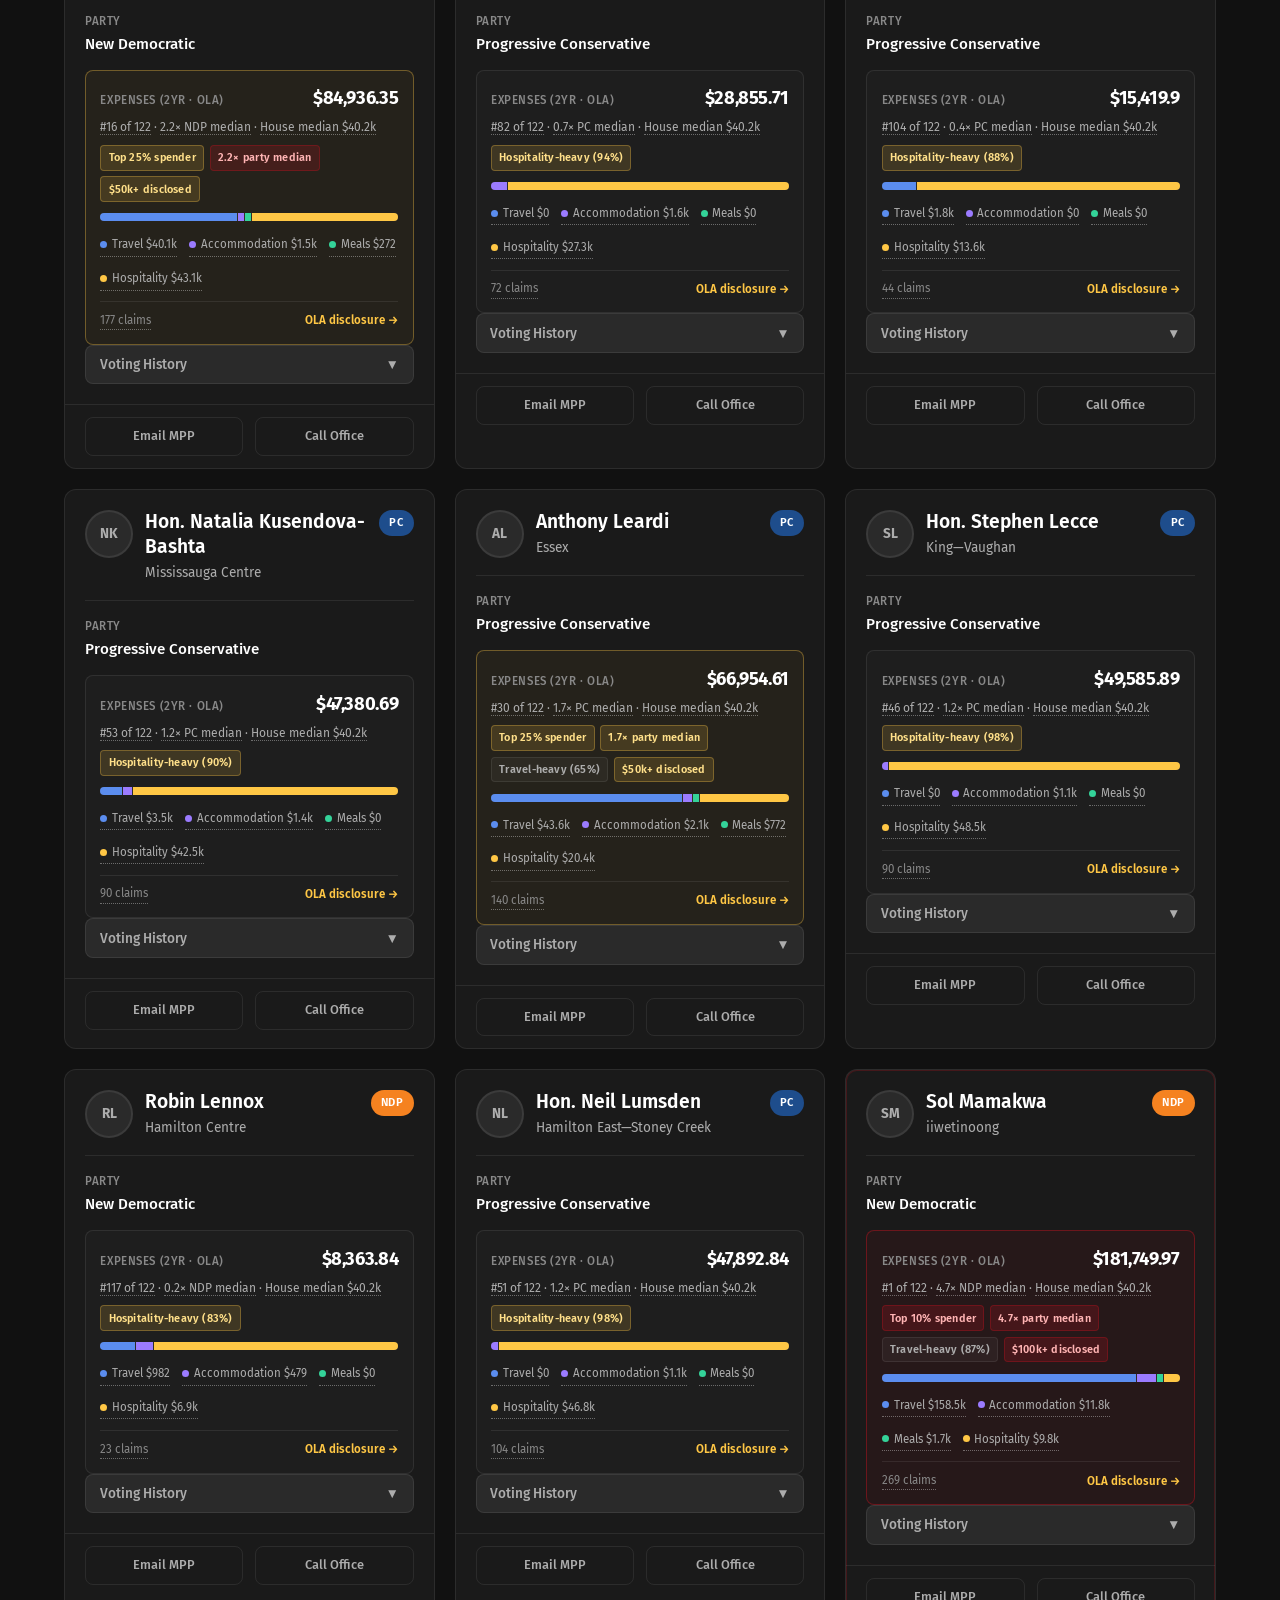
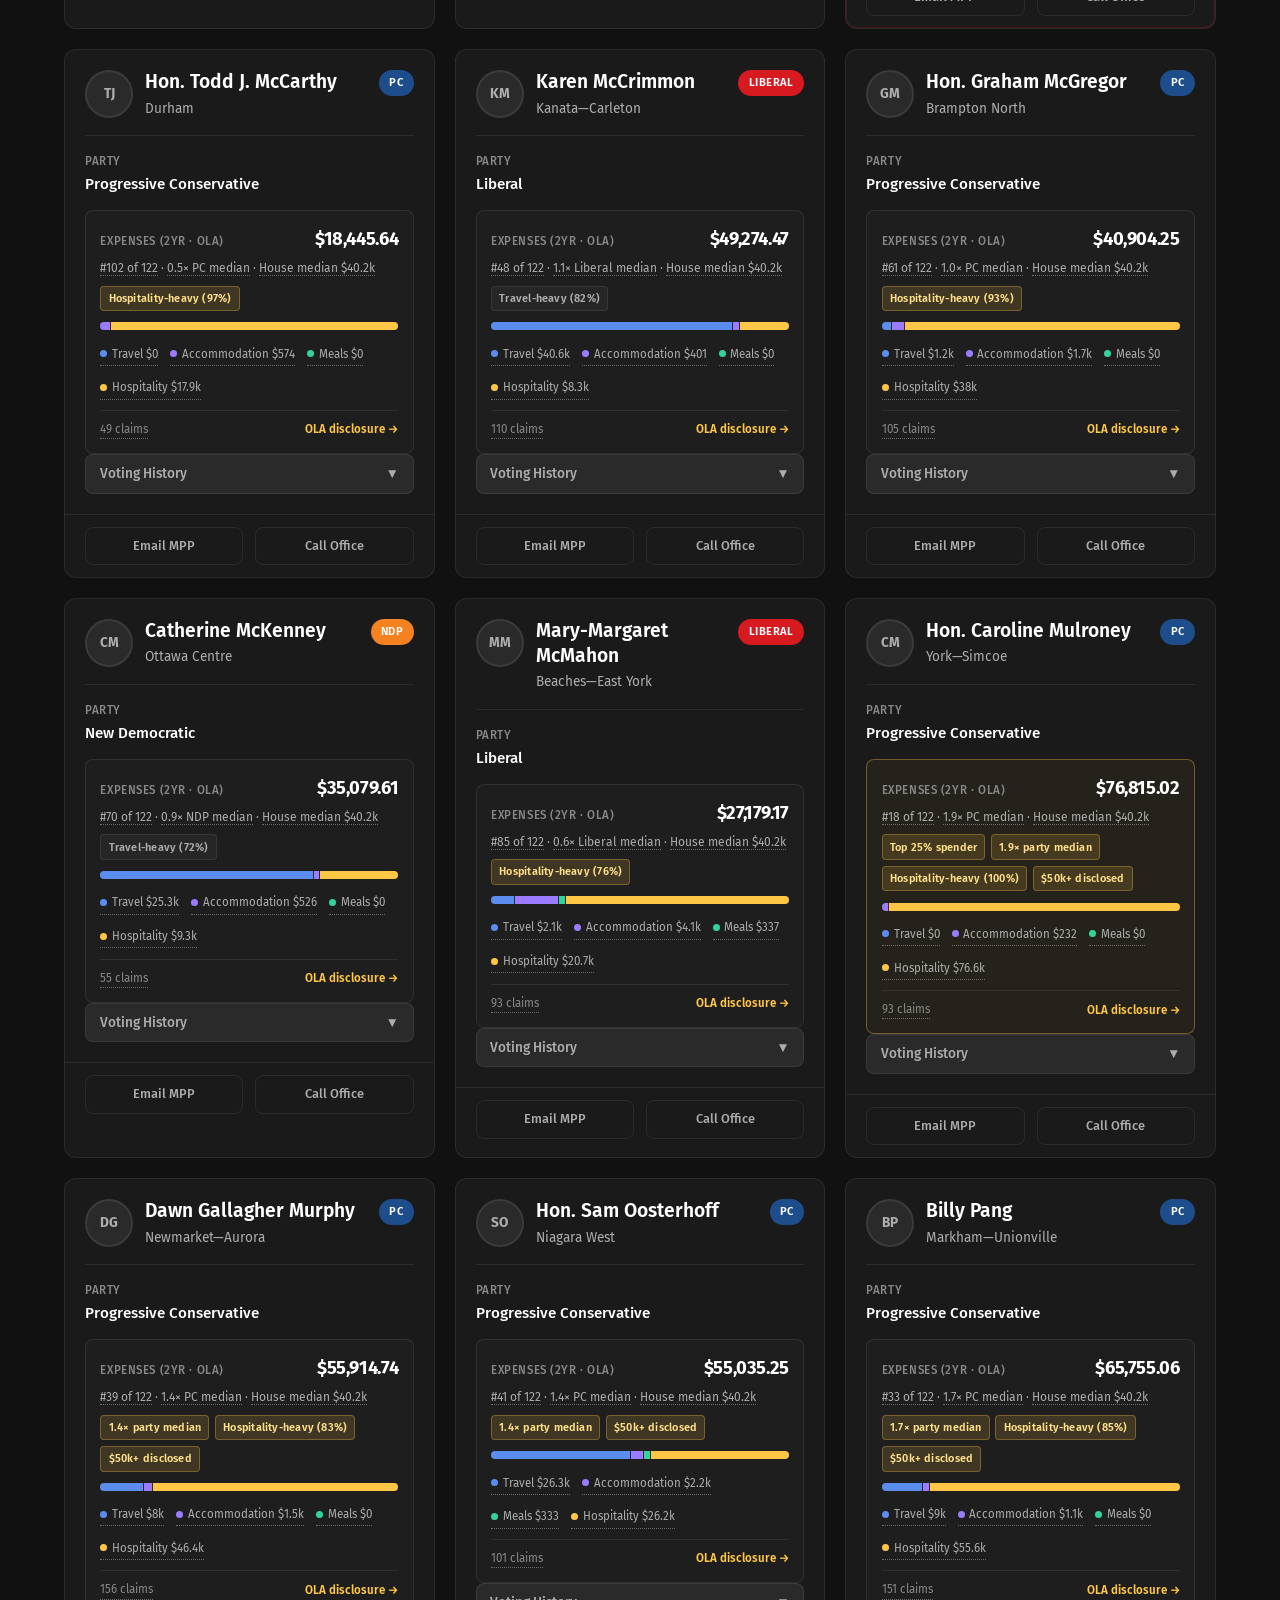
==== commit 81f15500: "Add hover tooltips that explain House median and other expense terms." ====
--- a/index.html
+++ b/index.html
@@ -83,7 +83,7 @@
           <div class="campaign-filters-head">
             <div>
               <h2 class="campaign-filters-title">Expense spotlight</h2>
-              <p class="campaign-filters-lead">Flag high spenders, hospitality-heavy claims, and MPPs who outspend their party peers.</p>
+              <p class="campaign-filters-lead">Flag high spenders, hospitality-heavy claims, and MPPs who outspend their party peers. Hover any <span class="has-tip tip-inline" data-tip="House median: the midpoint of all MPPs’ disclosed expense totals. Half spent more, half spent less." title="House median: the midpoint of all MPPs’ disclosed expense totals. Half spent more, half spent less.">term with a ?</span> or underlined label for a plain-language definition.</p>
             </div>
             <button type="button" class="campaign-clear" id="expense-clear" hidden>Clear spotlight</button>
           </div>
--- a/styles.css
+++ b/styles.css
@@ -880,6 +880,86 @@
 .stat-value.alignment-mid { color: var(--accent-yellow); }
 .stat-value.alignment-low { color: var(--accent-red); }
 
+/* Tooltips for expense glossary terms */
+.has-tip {
+  position: relative;
+  cursor: help;
+}
+
+.stat-pill.has-tip,
+.expense-flag.has-tip,
+.campaign-preset.has-tip {
+  border-bottom: none;
+}
+
+.has-tip:not(.stat-pill):not(.expense-flag):not(.campaign-preset):not(.expense-ola) {
+  border-bottom: 1px dotted rgba(255, 255, 255, 0.35);
+}
+
+.tip-mark {
+  display: inline-flex;
+  align-items: center;
+  justify-content: center;
+  width: 0.95em;
+  height: 0.95em;
+  margin-left: 0.2em;
+  border-radius: 50%;
+  border: 1px solid rgba(255, 255, 255, 0.28);
+  font-size: 0.7em;
+  font-weight: 700;
+  line-height: 1;
+  color: var(--text-dim);
+  vertical-align: 0.05em;
+}
+
+.has-tip[data-tip]::after {
+  content: attr(data-tip);
+  position: absolute;
+  left: 50%;
+  bottom: calc(100% + 8px);
+  transform: translateX(-50%) translateY(4px);
+  width: max-content;
+  max-width: min(22rem, 70vw);
+  padding: 0.55rem 0.7rem;
+  border-radius: 8px;
+  background: #1a1a1a;
+  border: 1px solid rgba(255, 199, 69, 0.35);
+  color: #f2f2f2;
+  font-size: 0.75rem;
+  font-weight: 500;
+  line-height: 1.4;
+  text-transform: none;
+  letter-spacing: 0;
+  white-space: normal;
+  text-align: left;
+  opacity: 0;
+  pointer-events: none;
+  transition: opacity 0.12s ease, transform 0.12s ease;
+  z-index: 40;
+  box-shadow: 0 10px 28px rgba(0, 0, 0, 0.45);
+}
+
+.has-tip[data-tip]:hover::after,
+.has-tip[data-tip]:focus::after,
+.has-tip[data-tip]:focus-visible::after {
+  opacity: 1;
+  transform: translateX(-50%) translateY(0);
+}
+
+/* Keep tooltips readable near edges of cards */
+.mpp-card .has-tip[data-tip]::after,
+.expense-panel .has-tip[data-tip]::after {
+  left: 0;
+  transform: translateY(4px);
+}
+
+.mpp-card .has-tip[data-tip]:hover::after,
+.mpp-card .has-tip[data-tip]:focus::after,
+.expense-panel .has-tip[data-tip]:hover::after,
+.expense-panel .has-tip[data-tip]:focus::after {
+  transform: translateY(0);
+}
+
 /* Expense accountability panel — legacy compact controls kept for any leftover markup */
 .expense-controls {
   display: flex;
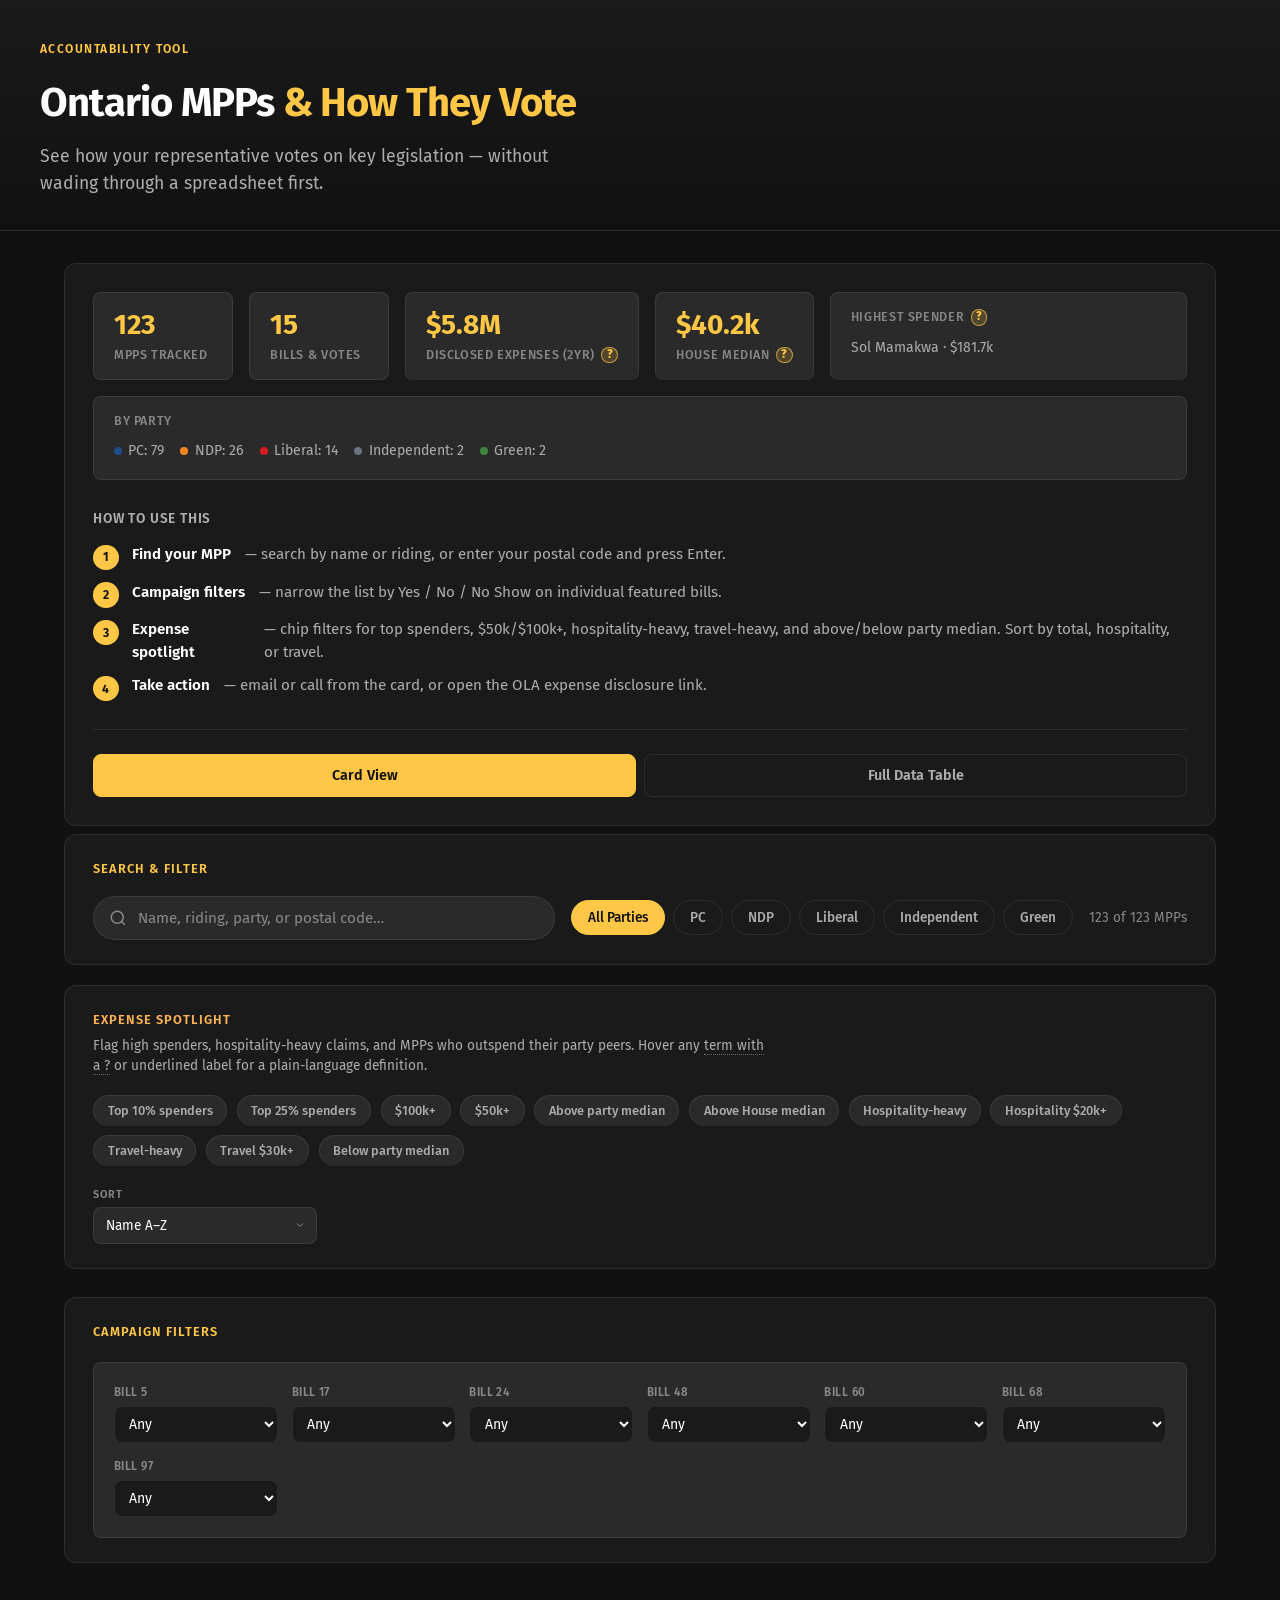
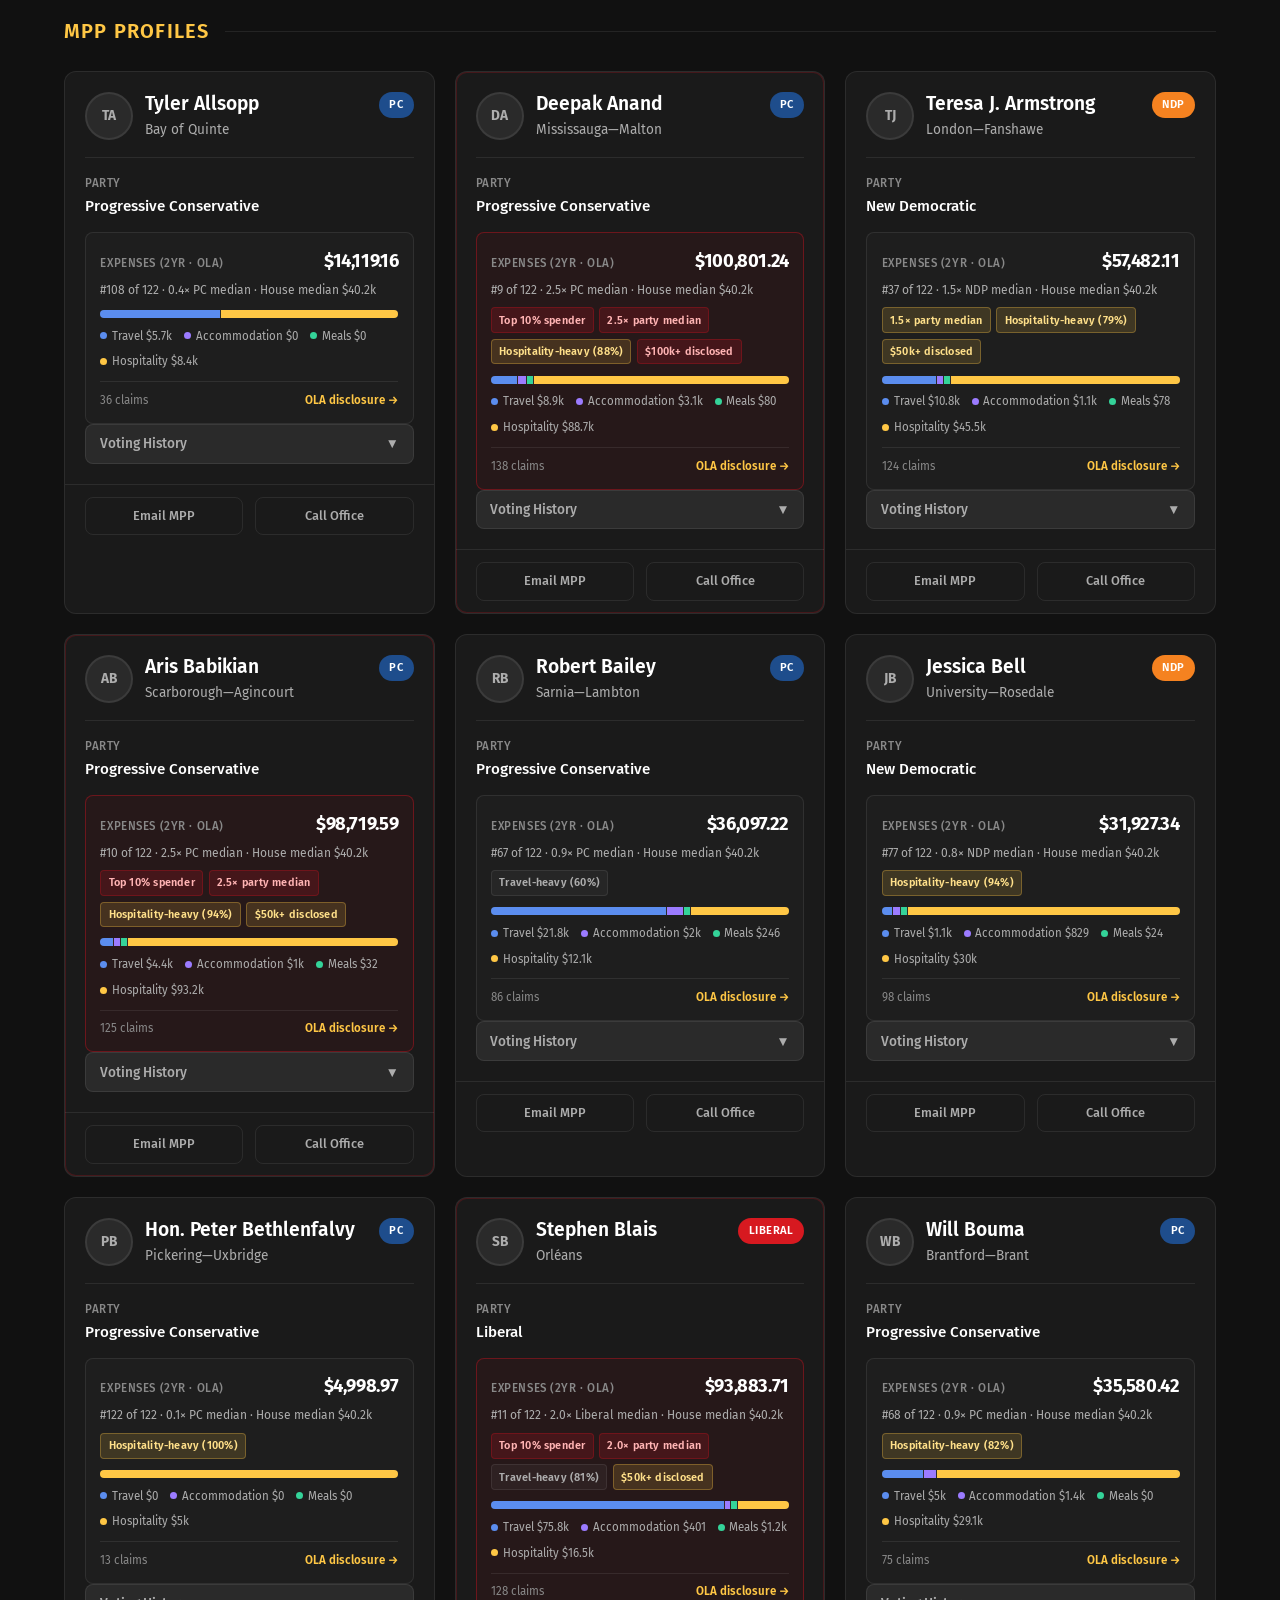
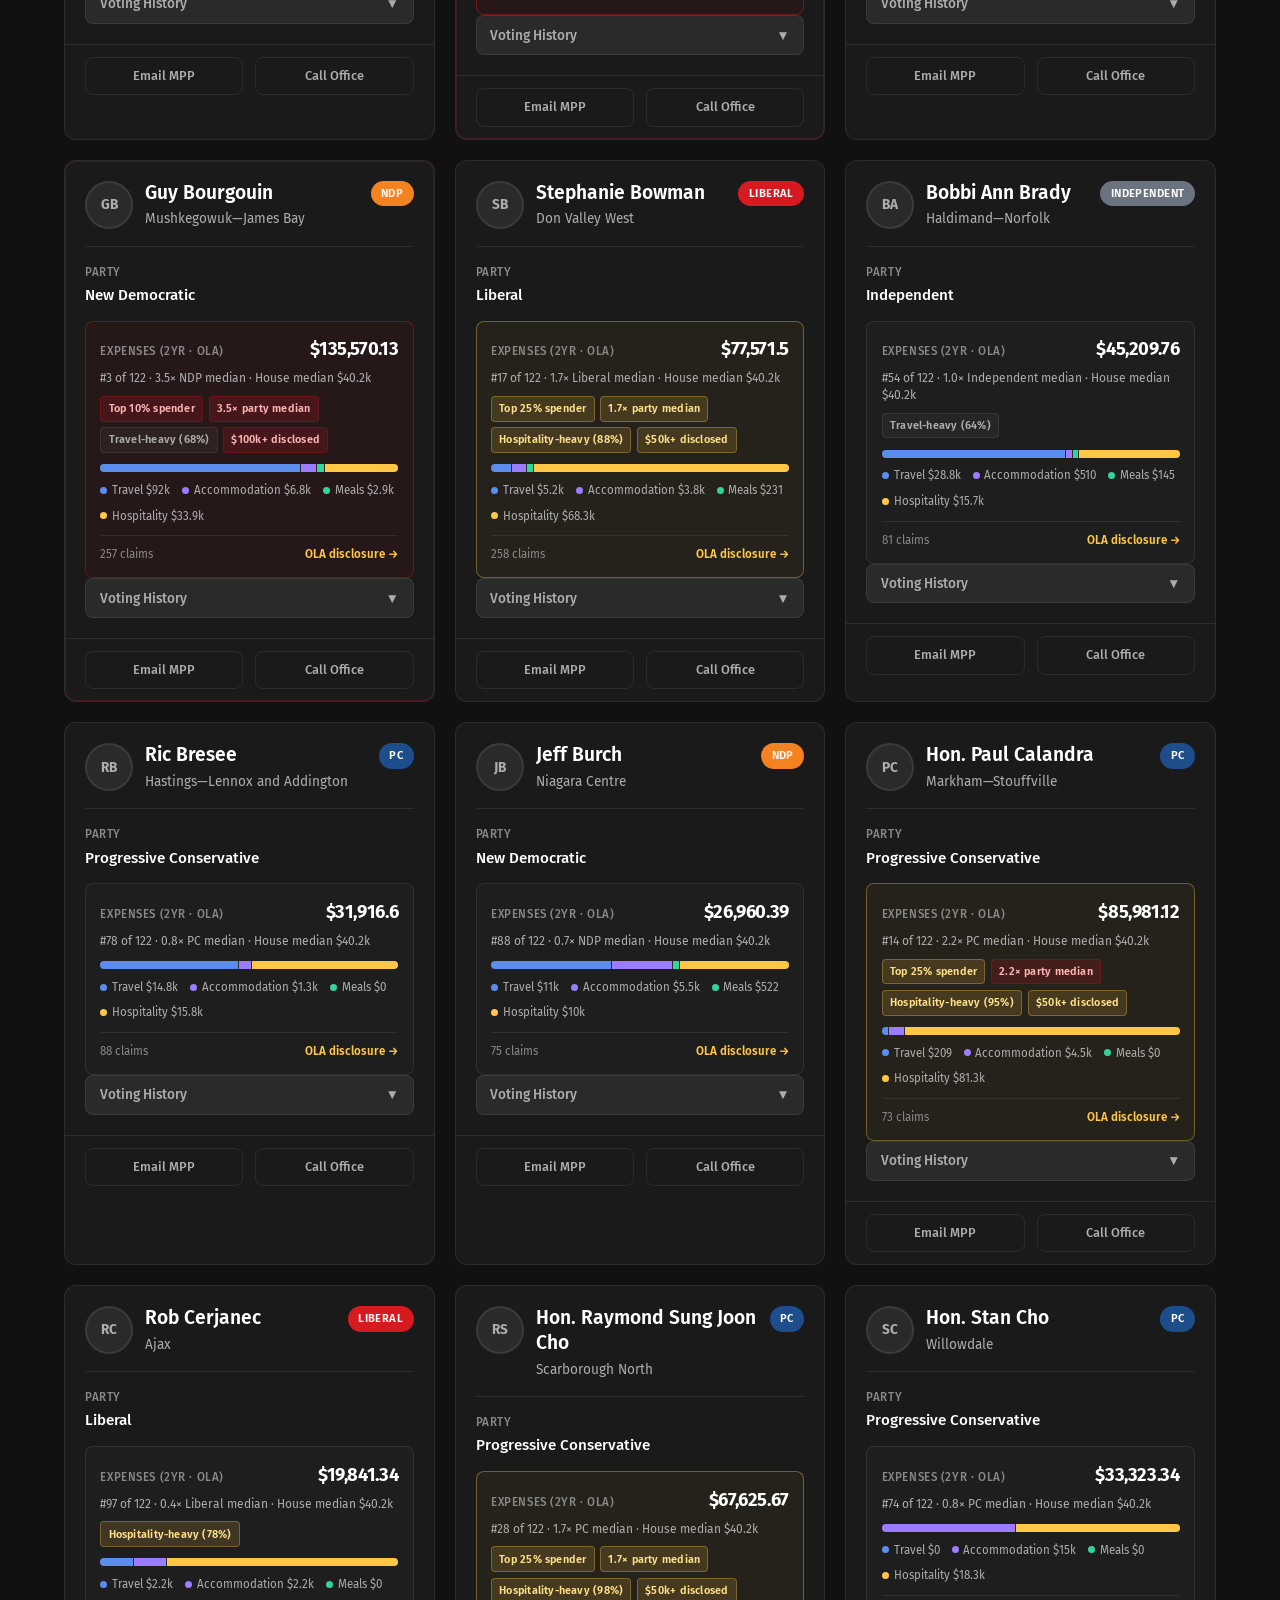
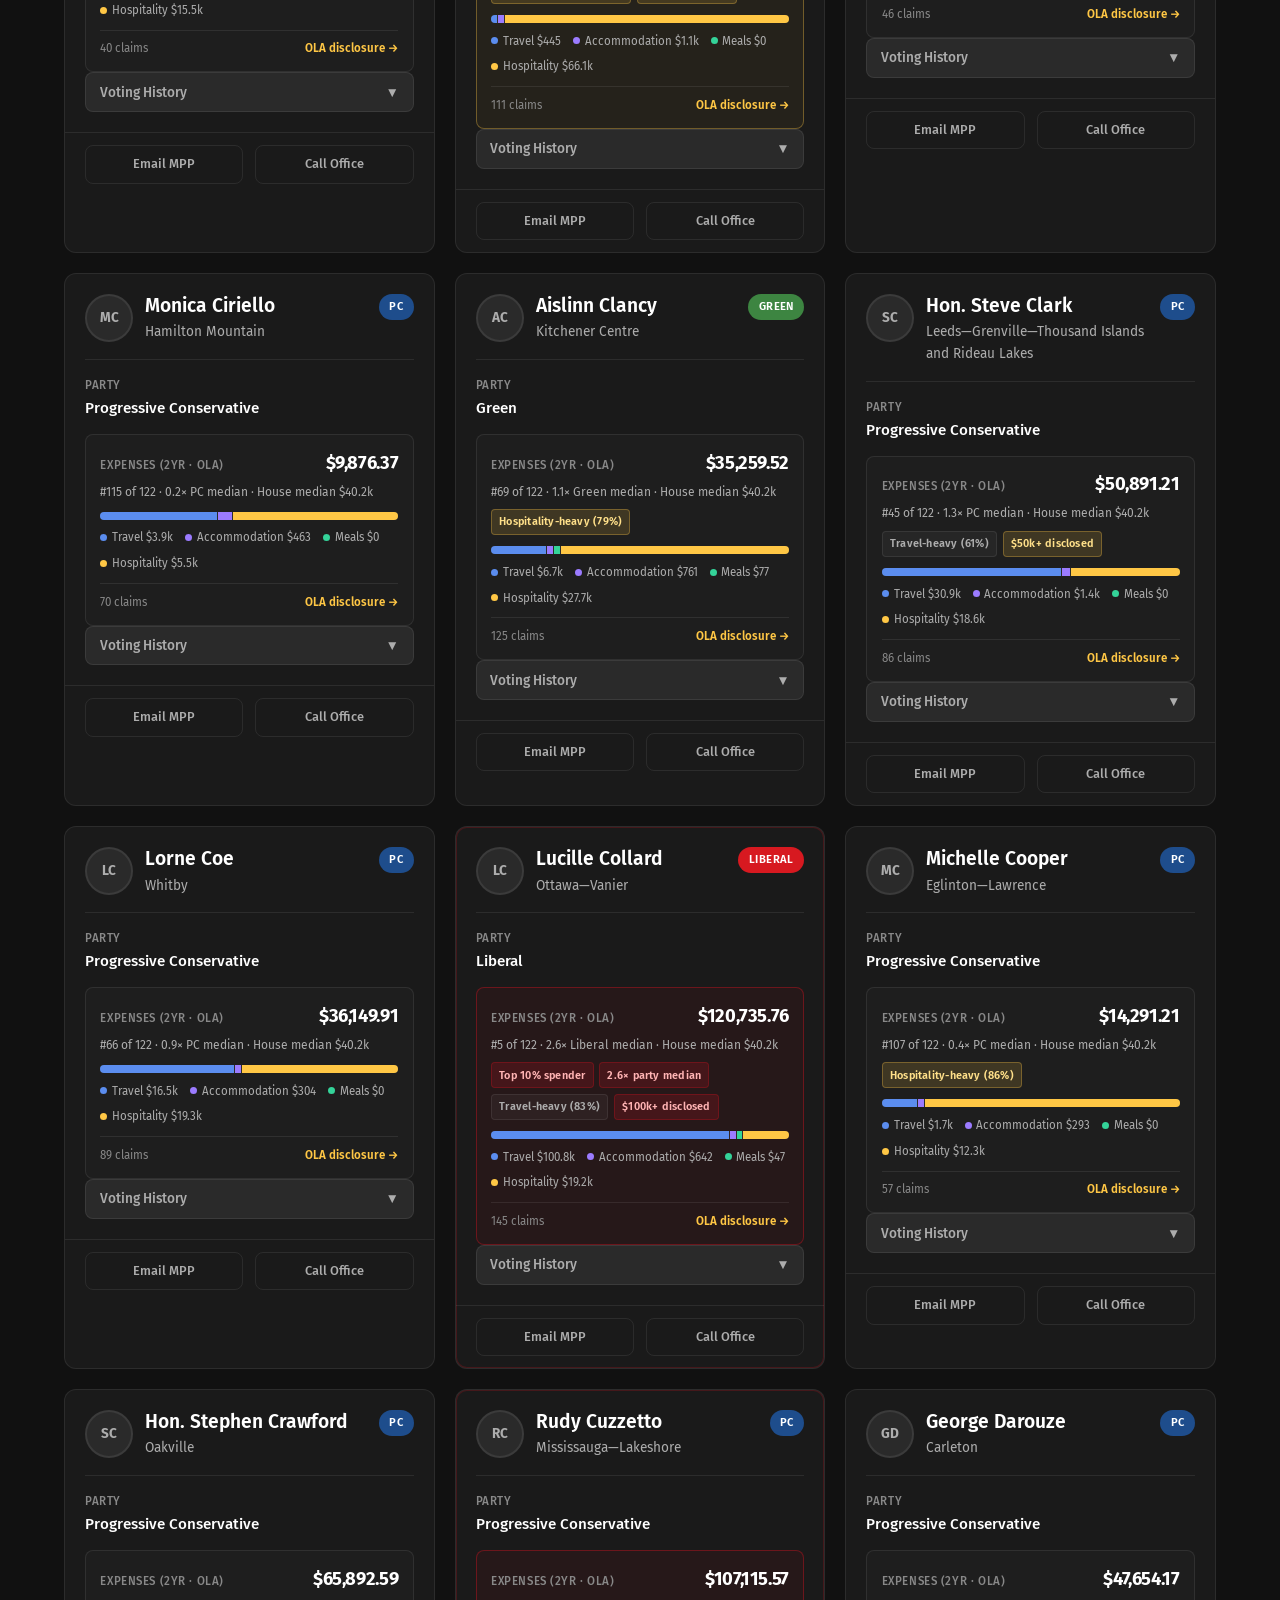
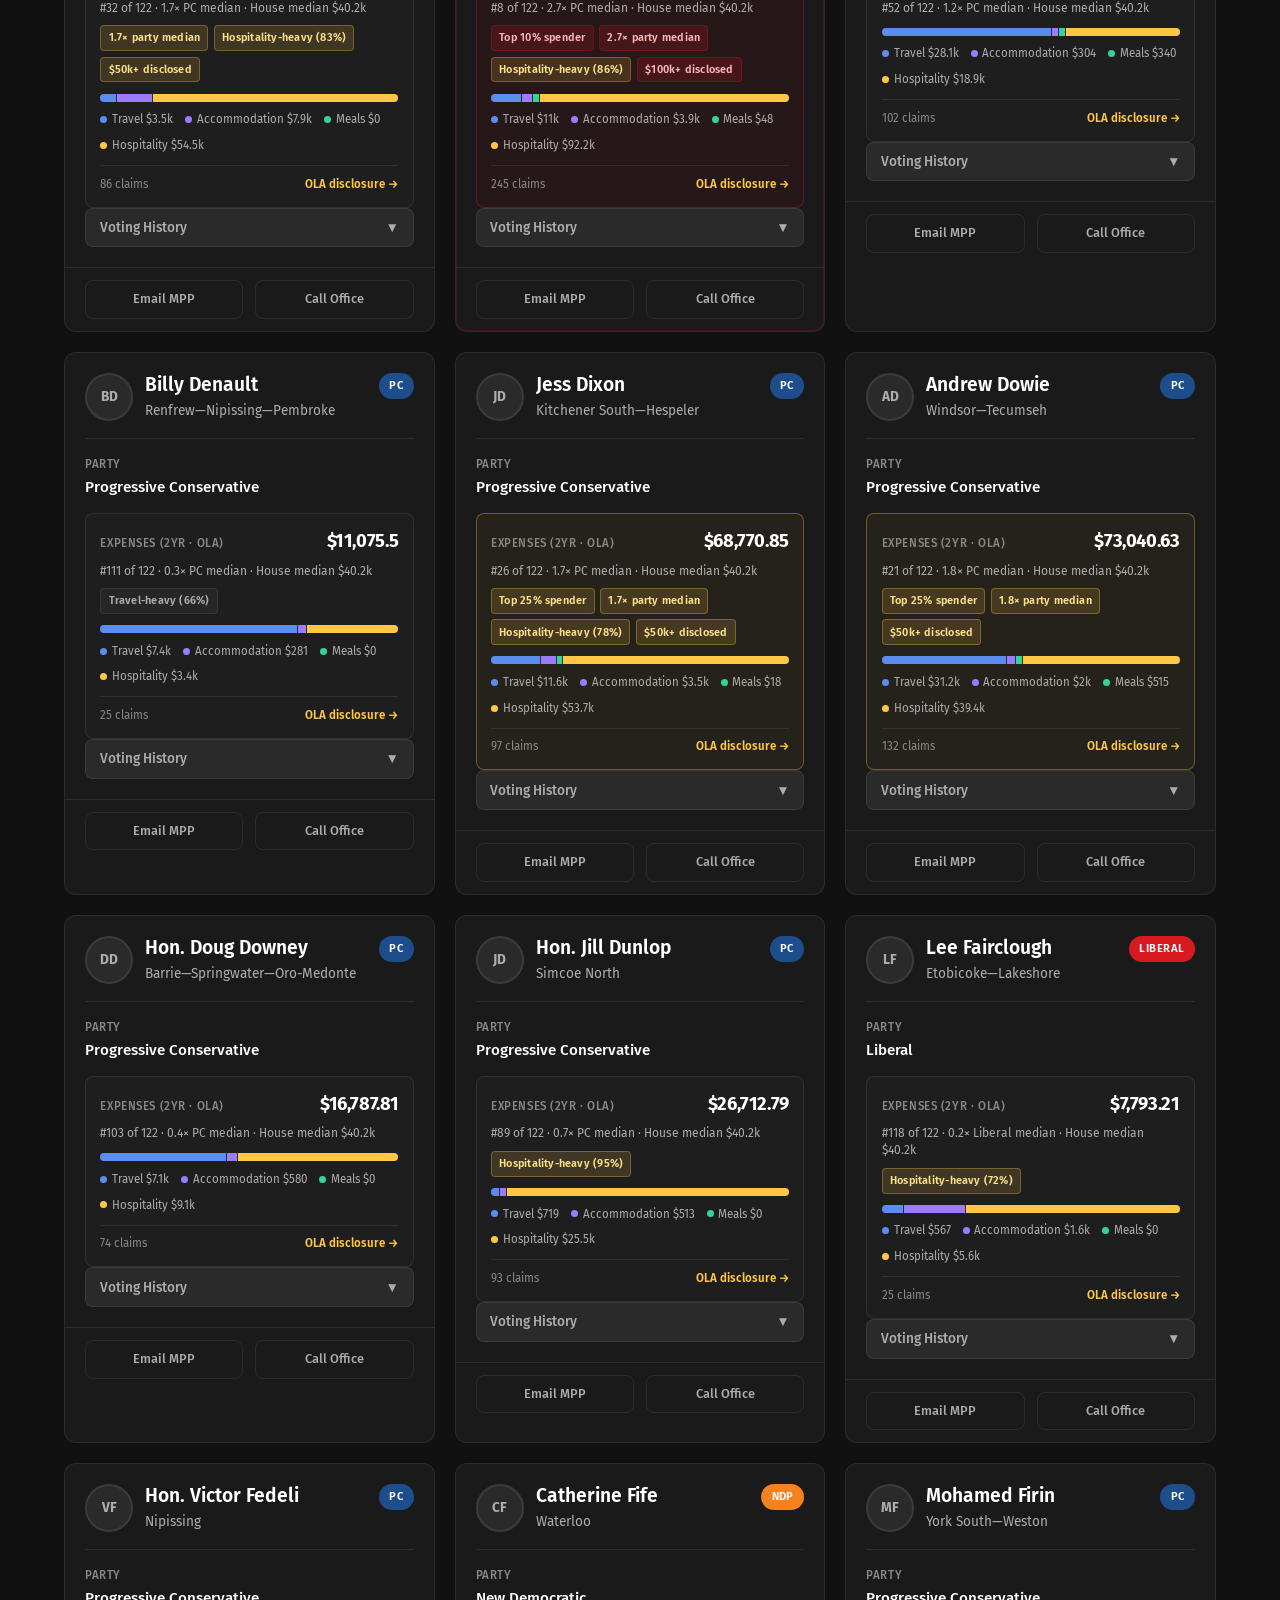
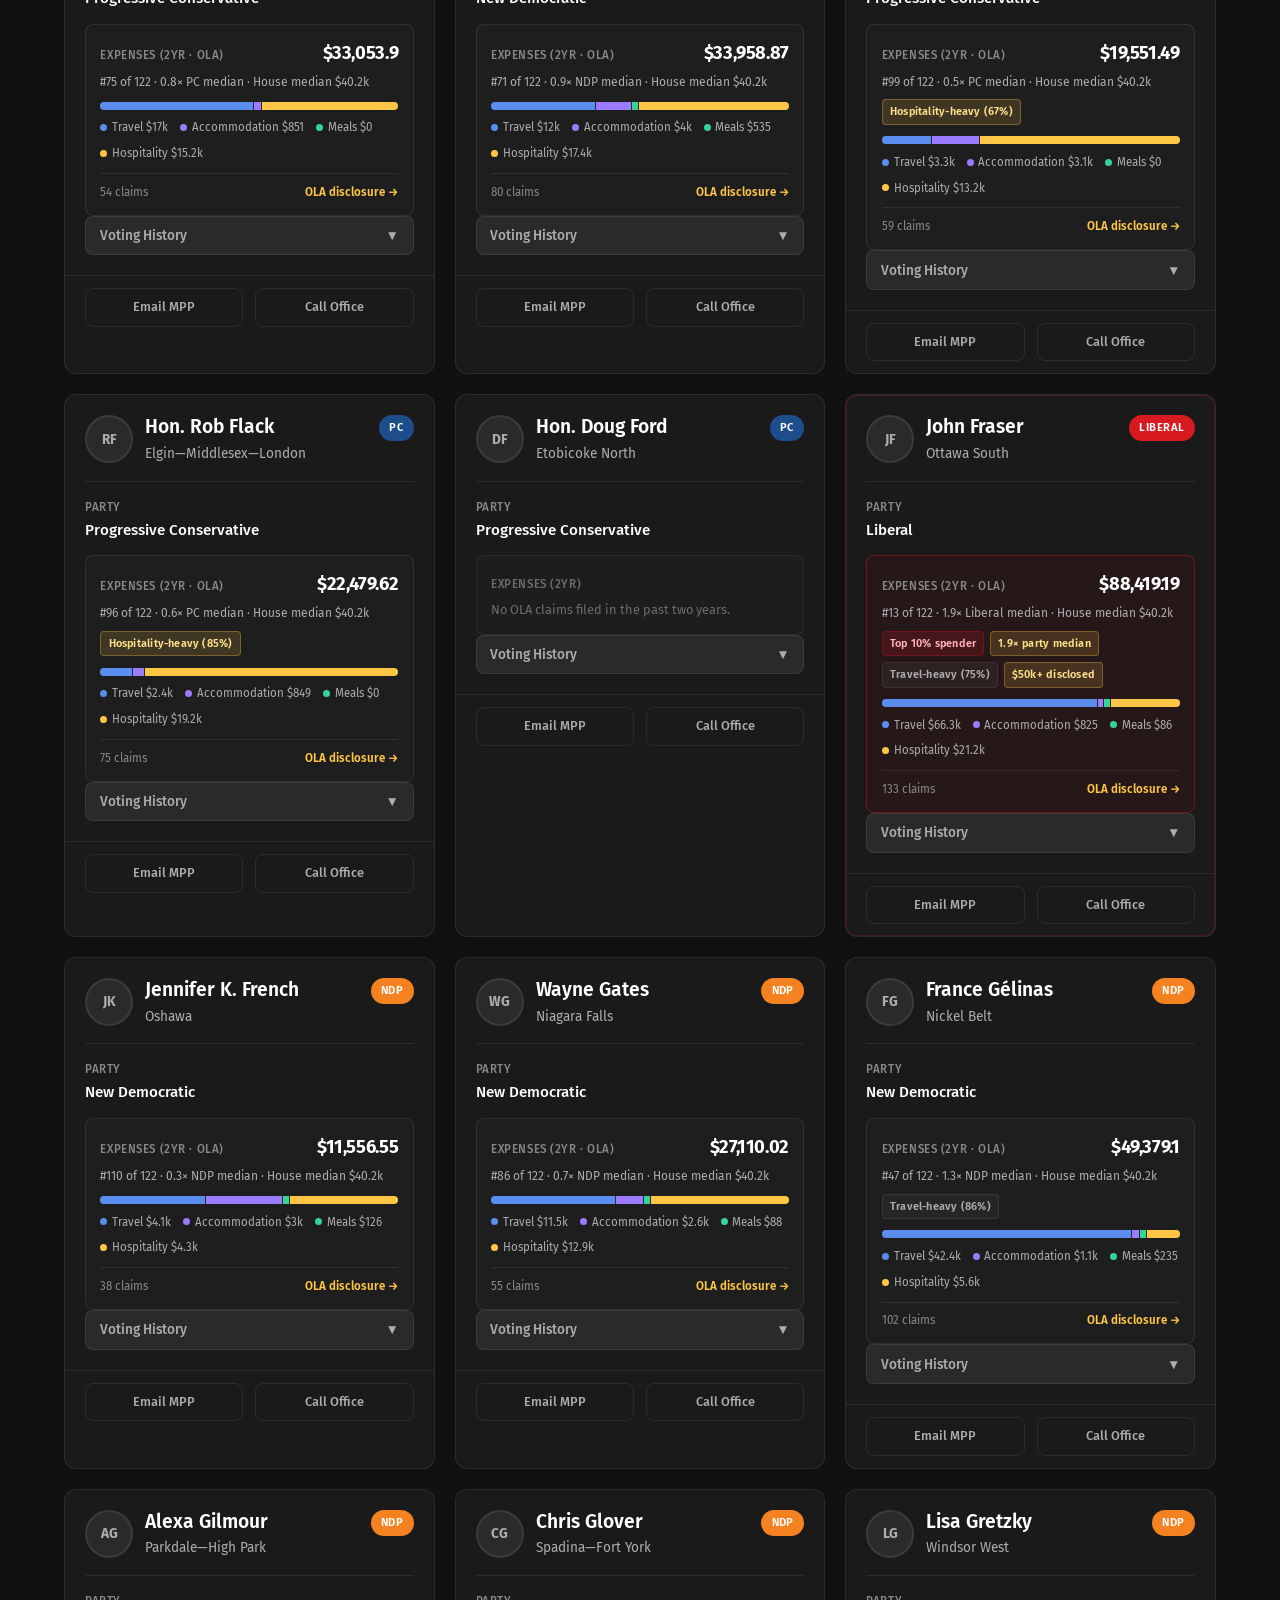
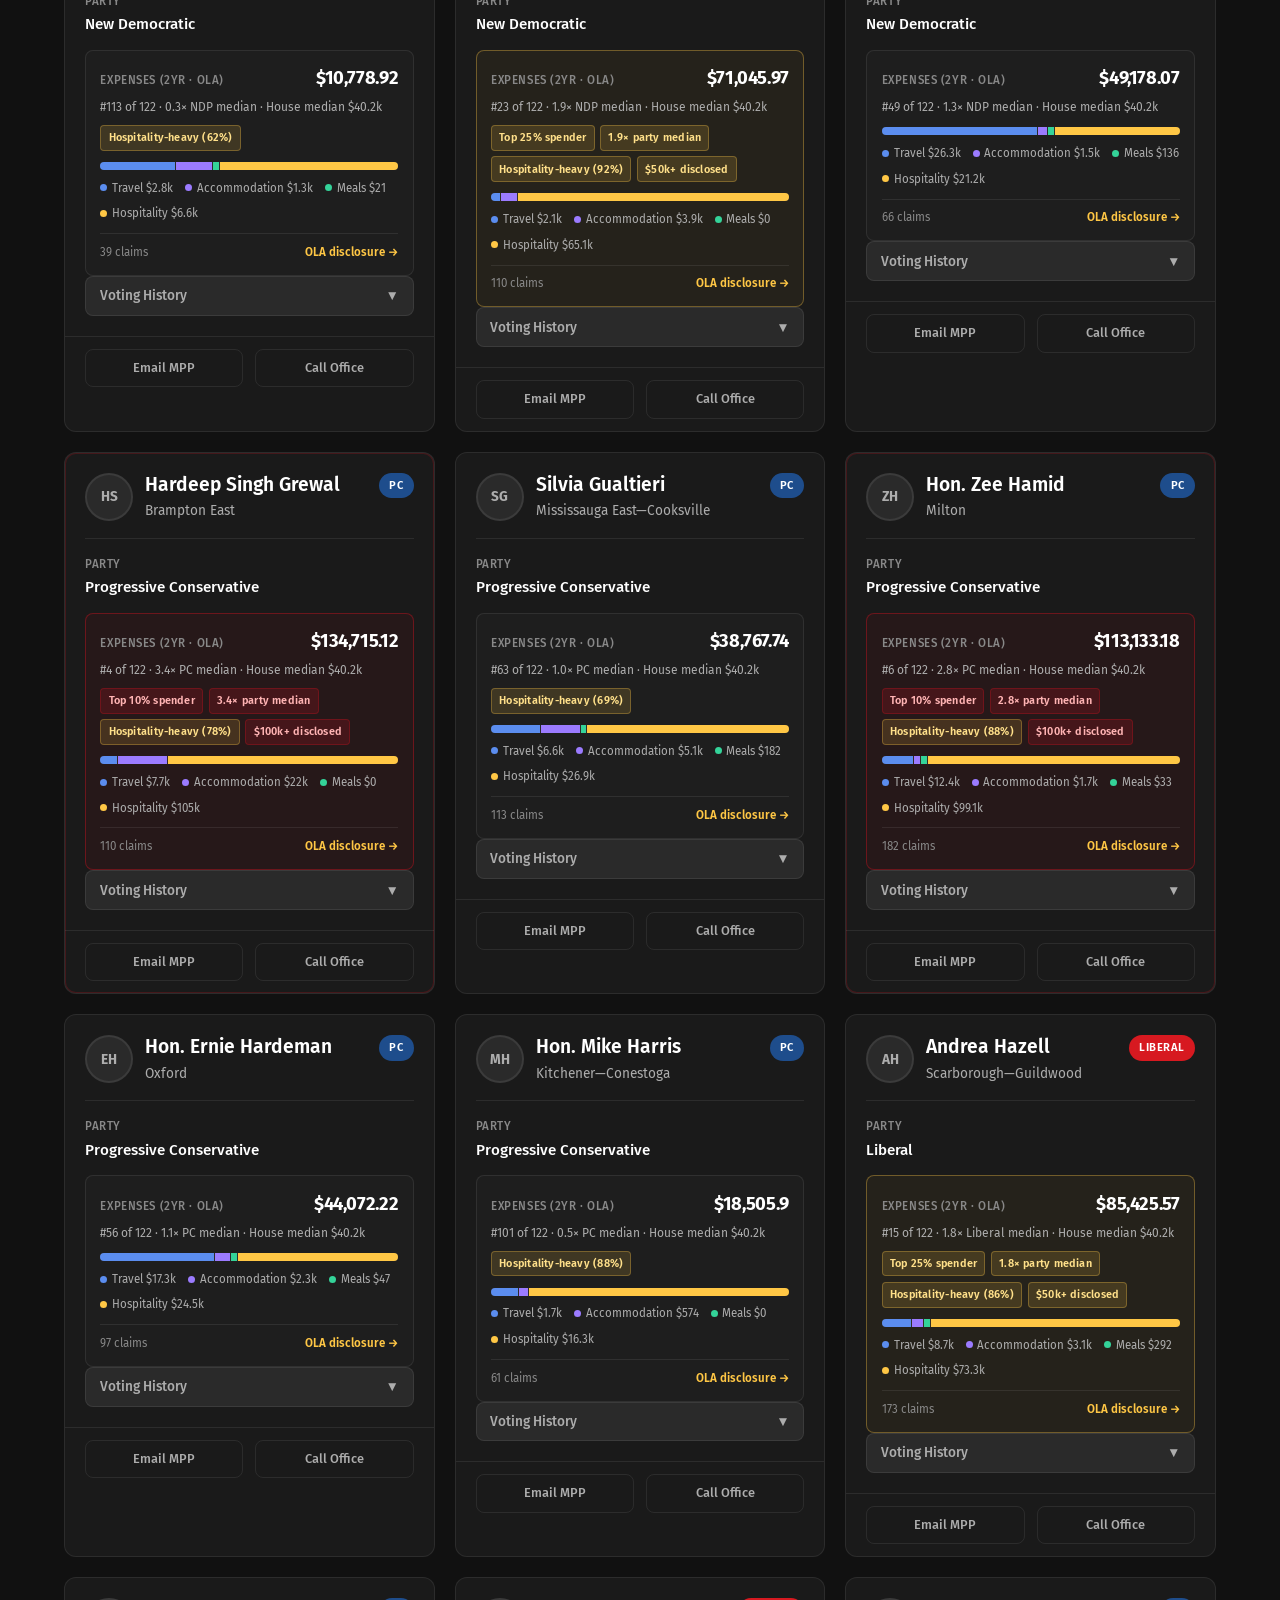
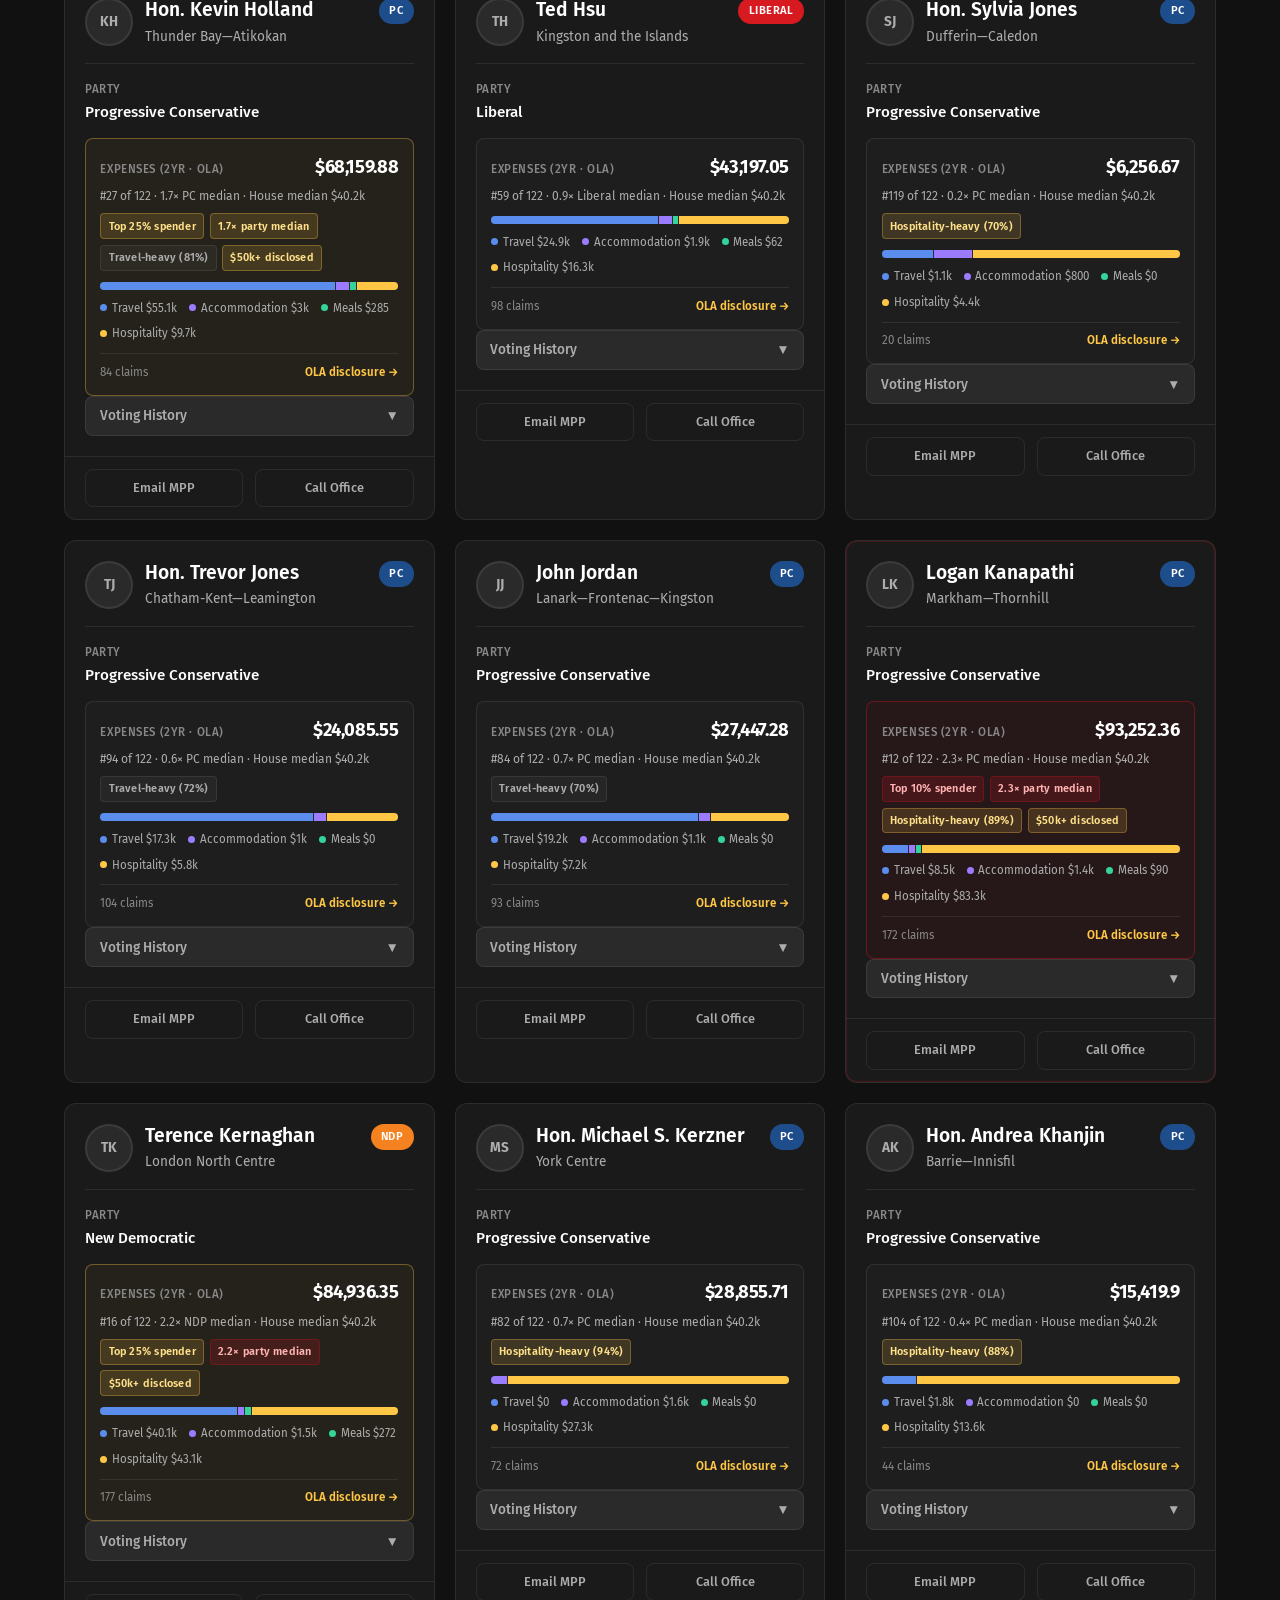
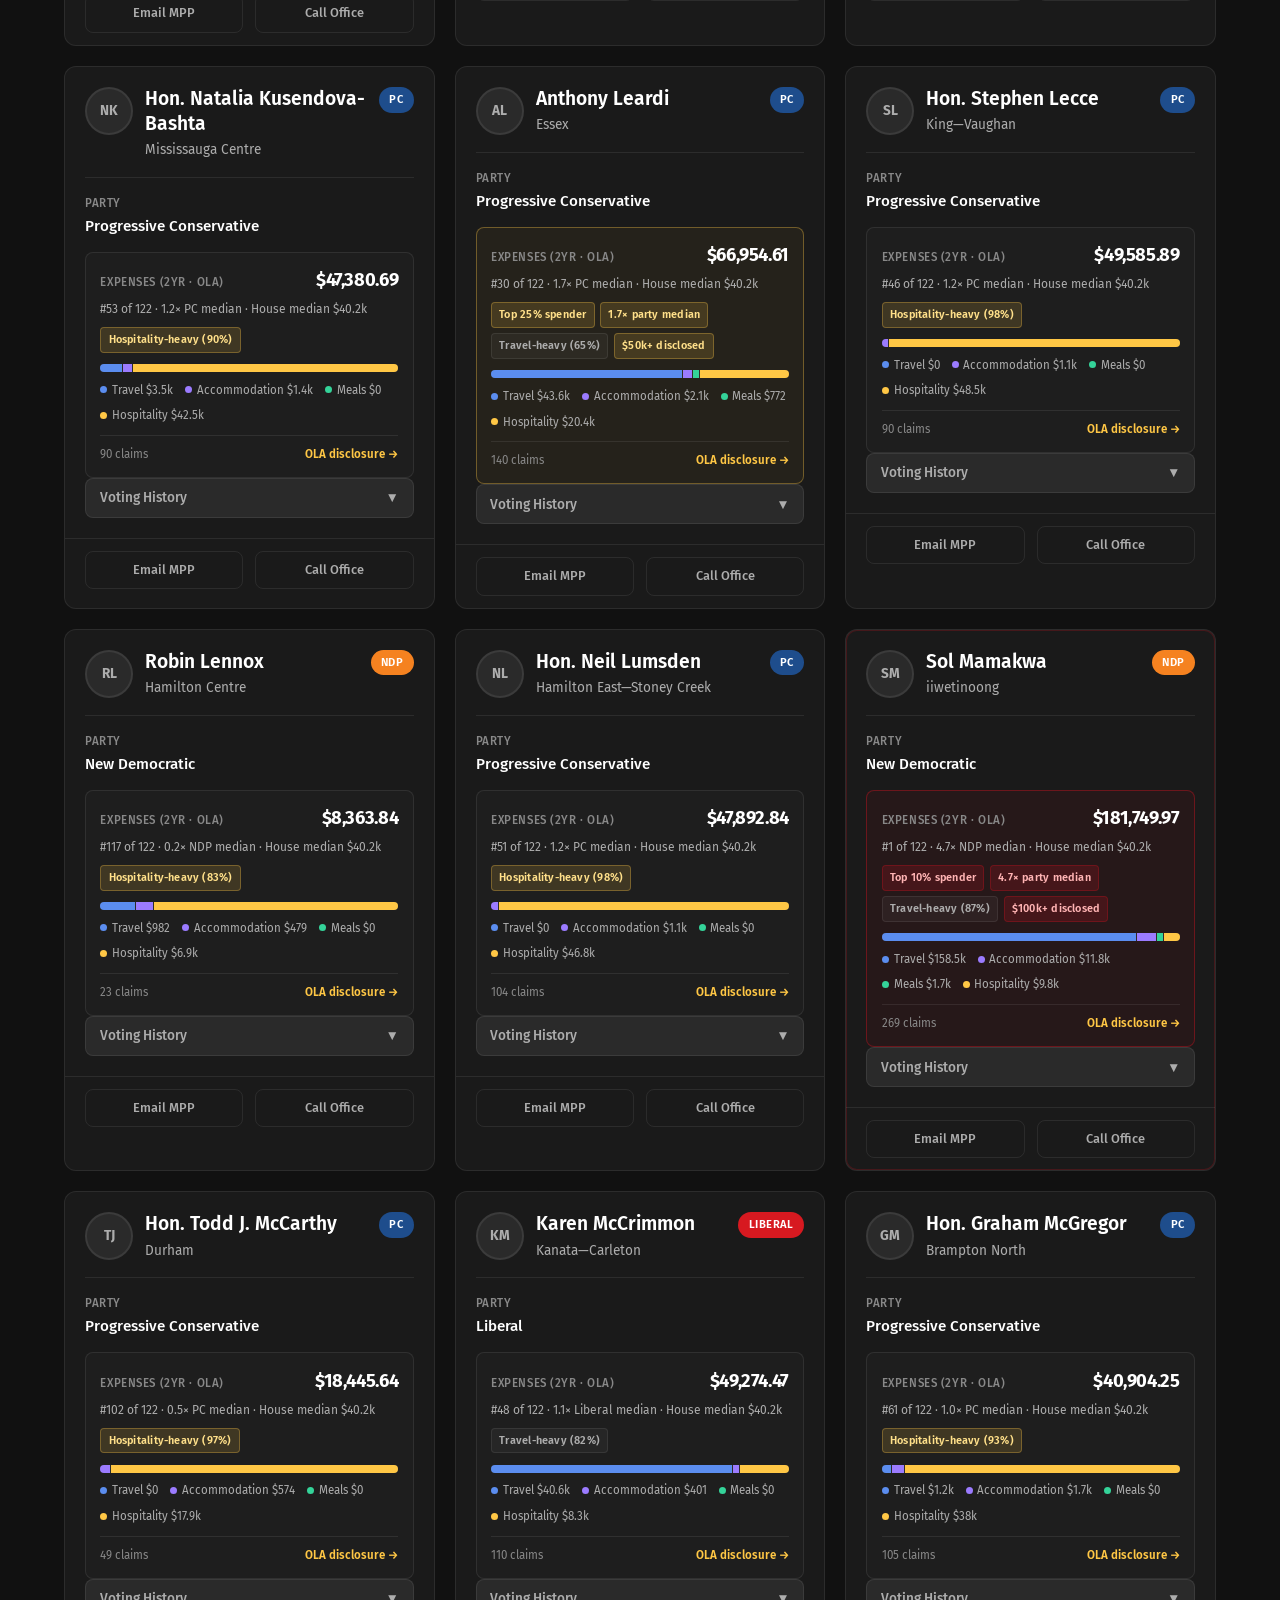
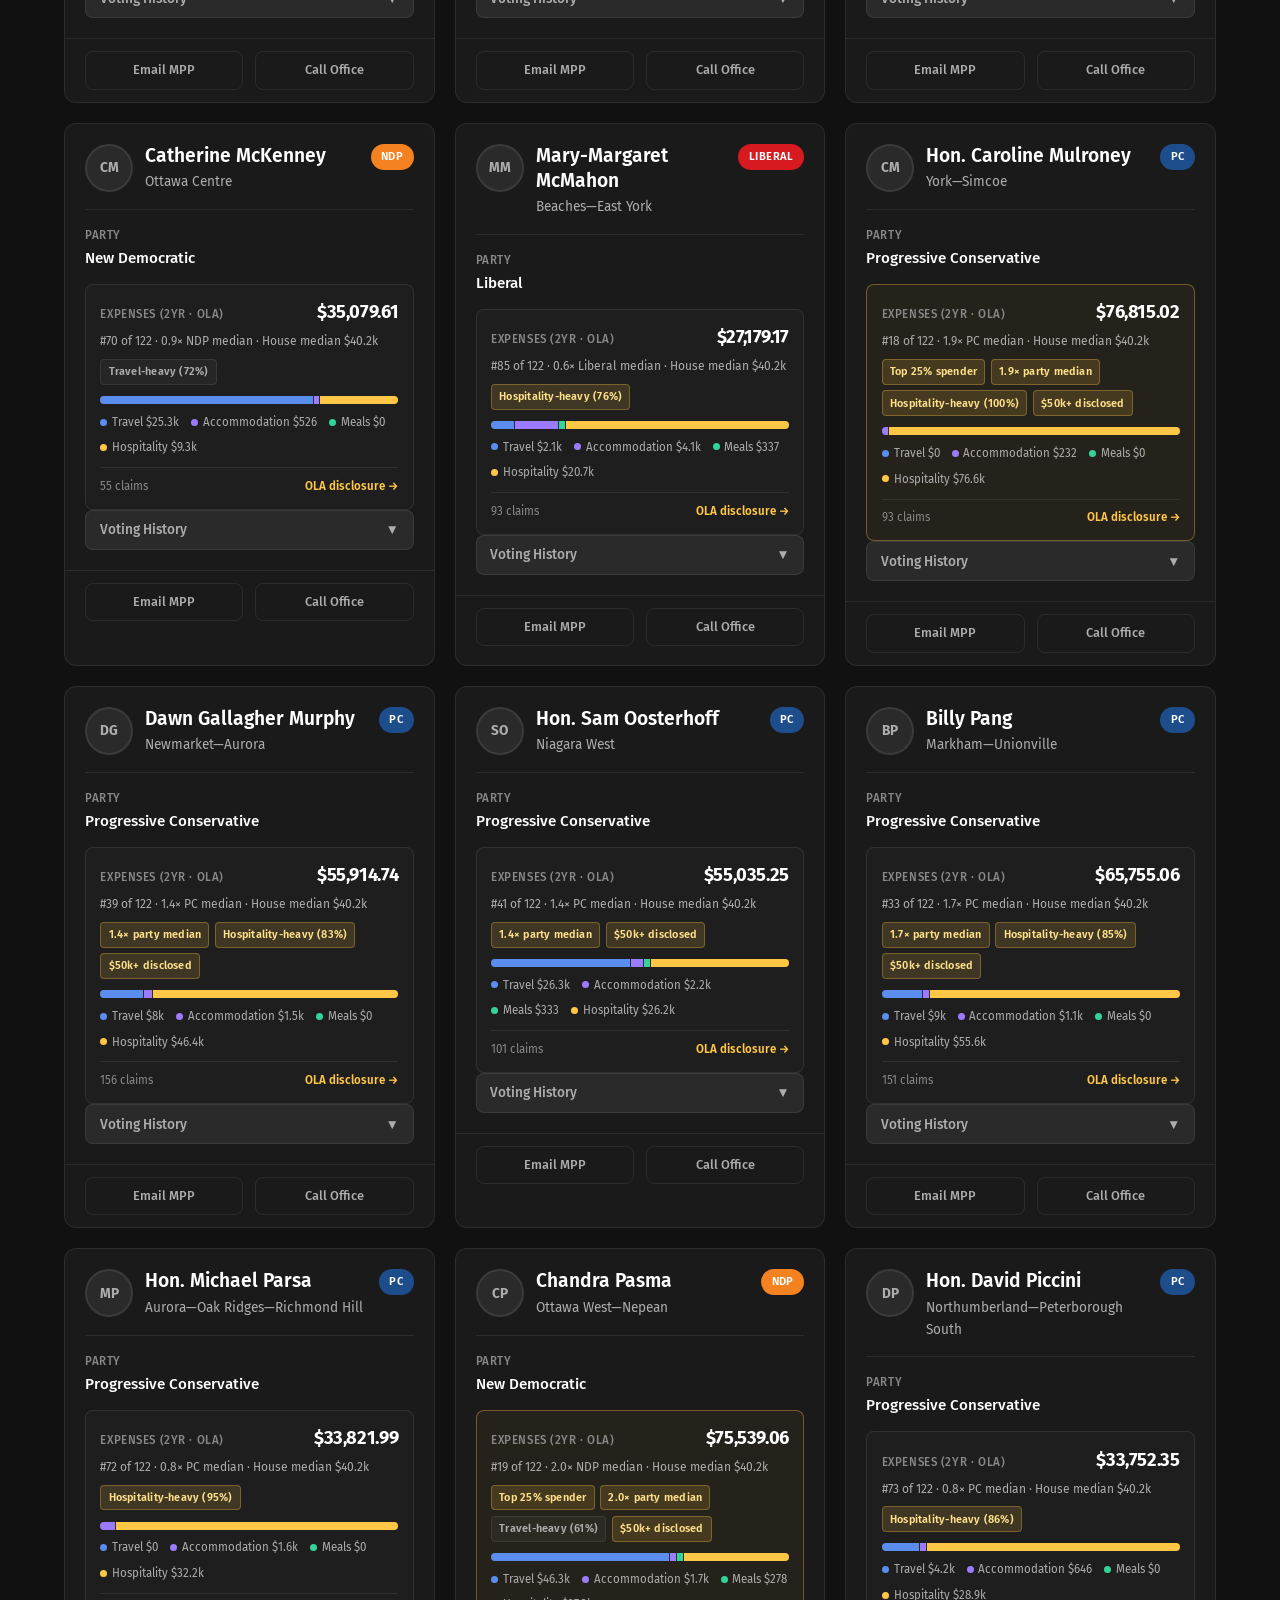
==== commit 887fd88b: "Remove campaign vote preset chips and their lead copy." ====
--- a/index.html
+++ b/index.html
@@ -41,7 +41,7 @@
             <h2>How to use this</h2>
             <ol class="howto-steps">
               <li><strong>Find your MPP</strong> — search by name or riding, or enter your postal code and press Enter.</li>
-              <li><strong>Campaign filters</strong> — show only MPPs who voted a certain way on key bills (e.g. Yes on Bill 5 and Bill 97).</li>
+              <li><strong>Campaign filters</strong> — narrow the list by Yes / No / No Show on individual featured bills.</li>
               <li><strong>Expense spotlight</strong> — chip filters for top spenders, $50k/$100k+, hospitality-heavy, travel-heavy, and above/below party median. Sort by total, hospitality, or travel.</li>
               <li><strong>Take action</strong> — email or call from the card, or open the OLA expense disclosure link.</li>
             </ol>
@@ -109,11 +109,9 @@
           <div class="campaign-filters-head">
             <div>
               <h2 class="campaign-filters-title">Campaign filters</h2>
-              <p class="campaign-filters-lead">Show only MPPs who voted a certain way on key bills.</p>
             </div>
             <button type="button" class="campaign-clear" id="campaign-clear" hidden>Clear filters</button>
           </div>
-          <div class="campaign-presets" id="campaign-presets"></div>
           <div class="campaign-bill-grid" id="campaign-bill-grid"></div>
           <p class="campaign-summary" id="campaign-summary" hidden></p>
         </div>
--- a/styles.css
+++ b/styles.css
@@ -115,8 +115,9 @@
   padding: 1rem 1.25rem;
   display: flex;
   flex-direction: column;
-  gap: 0.15rem;
+  gap: 0.35rem;
   min-width: 140px;
+  overflow: visible;
 }
 
 .stat-pill-wide {
@@ -128,7 +129,7 @@
   font-size: 1.75rem;
   font-weight: 700;
   color: var(--accent-yellow);
-  line-height: 1.1;
+  line-height: 1.15;
 }
 
 .stat-pill-label {
@@ -137,6 +138,10 @@
   text-transform: uppercase;
   letter-spacing: 0.05em;
   color: var(--text-dim);
+  display: inline-flex;
+  align-items: center;
+  gap: 0.4rem;
+  line-height: 1.3;
 }
 
 .stat-pill-parties {
@@ -900,34 +905,45 @@
   display: inline-flex;
   align-items: center;
   justify-content: center;
-  width: 0.95em;
-  height: 0.95em;
-  margin-left: 0.2em;
+  width: 1.05rem;
+  height: 1.05rem;
   border-radius: 50%;
-  border: 1px solid rgba(255, 255, 255, 0.28);
-  font-size: 0.7em;
-  font-weight: 700;
+  border: 1.5px solid rgba(255, 199, 69, 0.7);
+  background: rgba(255, 199, 69, 0.18);
+  font-size: 0.72rem;
+  font-weight: 800;
   line-height: 1;
-  color: var(--text-dim);
-  vertical-align: 0.05em;
+  color: #ffc745;
+  text-transform: none;
+  letter-spacing: 0;
+  flex-shrink: 0;
+}
+
+.campaign-filters-inner,
+.campaign-presets,
+.expense-toolbar,
+.intro-stats {
+  overflow: visible;
 }
 
 .has-tip[data-tip]::after {
   content: attr(data-tip);
   position: absolute;
-  left: 50%;
-  bottom: calc(100% + 8px);
-  transform: translateX(-50%) translateY(4px);
+  left: 0;
+  right: auto;
+  top: calc(100% + 8px);
+  bottom: auto;
+  transform: translateY(-4px);
   width: max-content;
-  max-width: min(22rem, 70vw);
-  padding: 0.55rem 0.7rem;
+  max-width: min(20rem, calc(100vw - 2.5rem));
+  padding: 0.6rem 0.75rem;
   border-radius: 8px;
   background: #1a1a1a;
   border: 1px solid rgba(255, 199, 69, 0.35);
   color: #f2f2f2;
-  font-size: 0.75rem;
+  font-size: 0.78rem;
   font-weight: 500;
-  line-height: 1.4;
+  line-height: 1.45;
   text-transform: none;
   letter-spacing: 0;
   white-space: normal;
@@ -935,7 +951,7 @@
   opacity: 0;
   pointer-events: none;
   transition: opacity 0.12s ease, transform 0.12s ease;
-  z-index: 40;
+  z-index: 80;
   box-shadow: 0 10px 28px rgba(0, 0, 0, 0.45);
 }
 
@@ -943,21 +959,14 @@
 .has-tip[data-tip]:focus::after,
 .has-tip[data-tip]:focus-visible::after {
   opacity: 1;
-  transform: translateX(-50%) translateY(0);
-}
-
-/* Keep tooltips readable near edges of cards */
-.mpp-card .has-tip[data-tip]::after,
-.expense-panel .has-tip[data-tip]::after {
-  left: 0;
-  transform: translateY(4px);
-}
-
-.mpp-card .has-tip[data-tip]:hover::after,
-.mpp-card .has-tip[data-tip]:focus::after,
-.expense-panel .has-tip[data-tip]:hover::after,
-.expense-panel .has-tip[data-tip]:focus::after {
   transform: translateY(0);
+}
+
+/* Near the right edge of a card, keep tip inside the card */
+.mpp-card .expense-panel-foot .has-tip[data-tip]::after,
+.mpp-card .expense-ola.has-tip[data-tip]::after {
+  left: auto;
+  right: 0;
 }
 
 /* Expense accountability panel — legacy compact controls kept for any leftover markup */
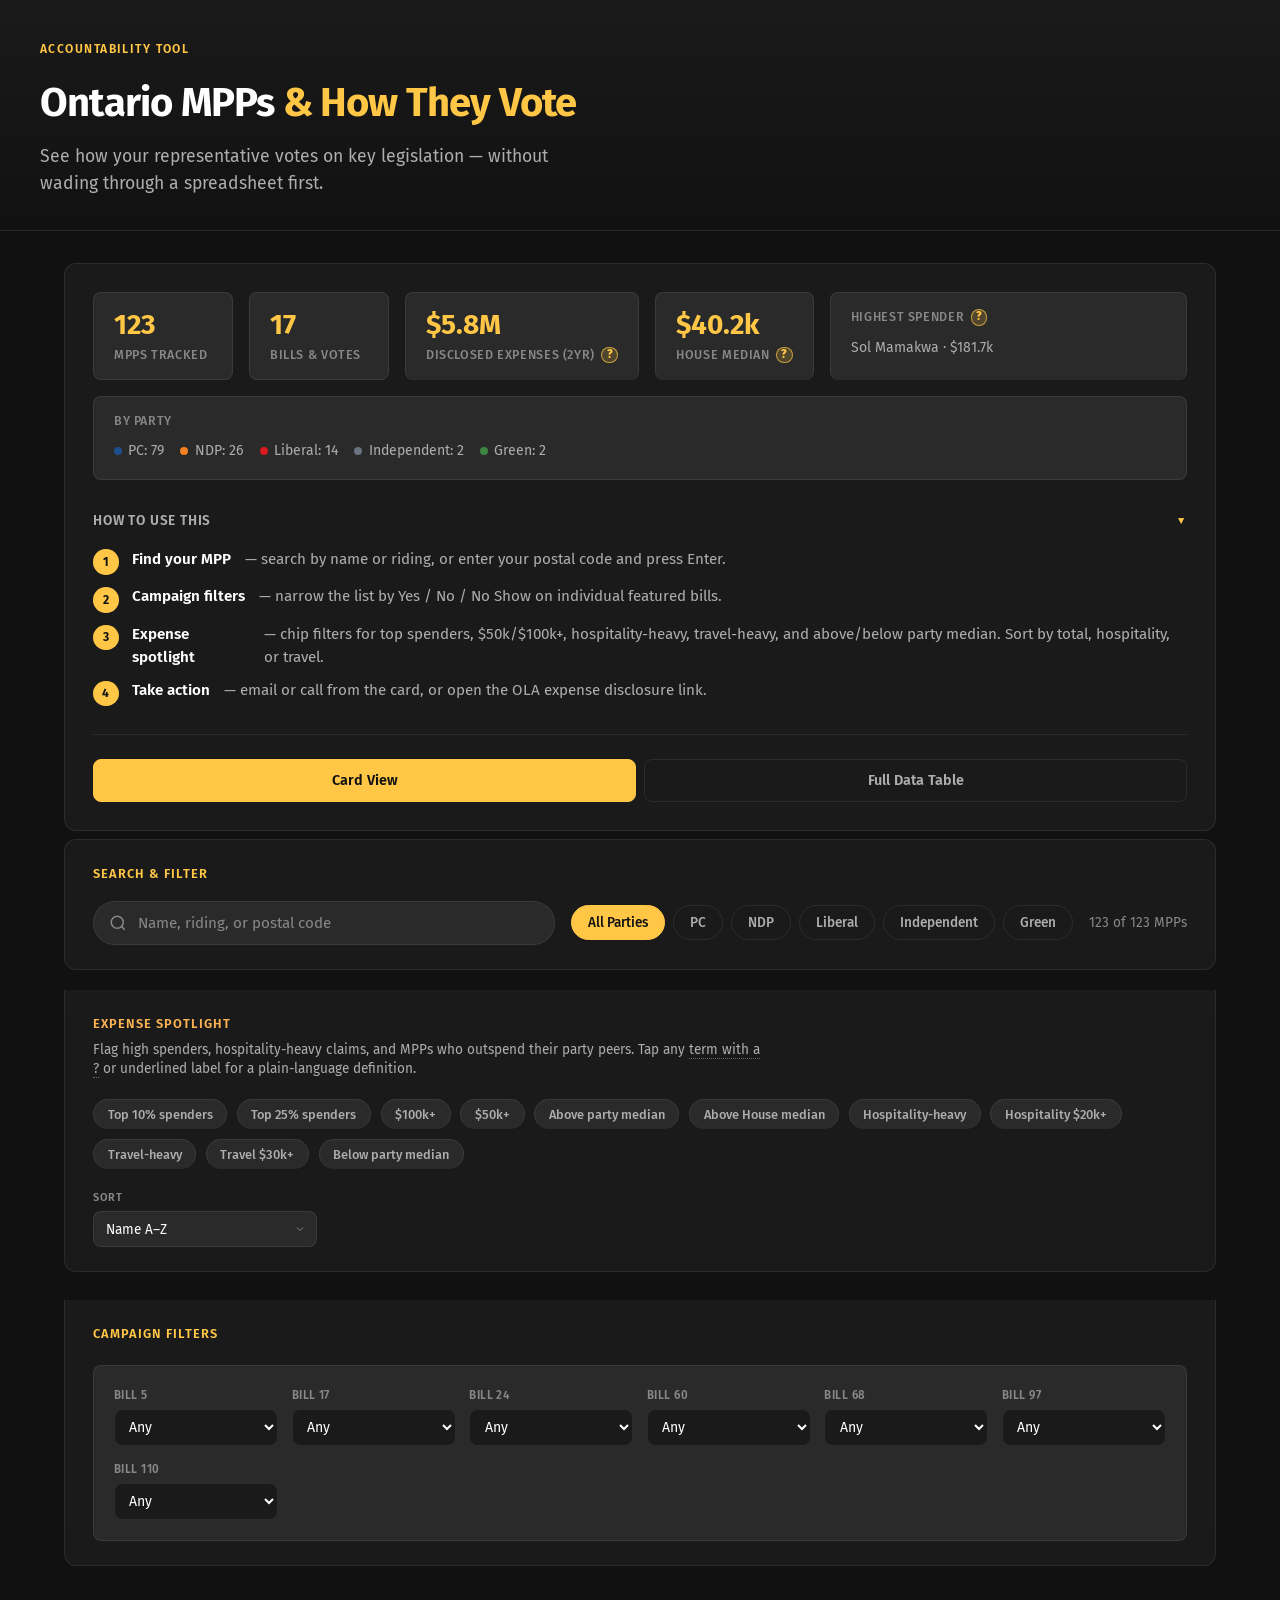
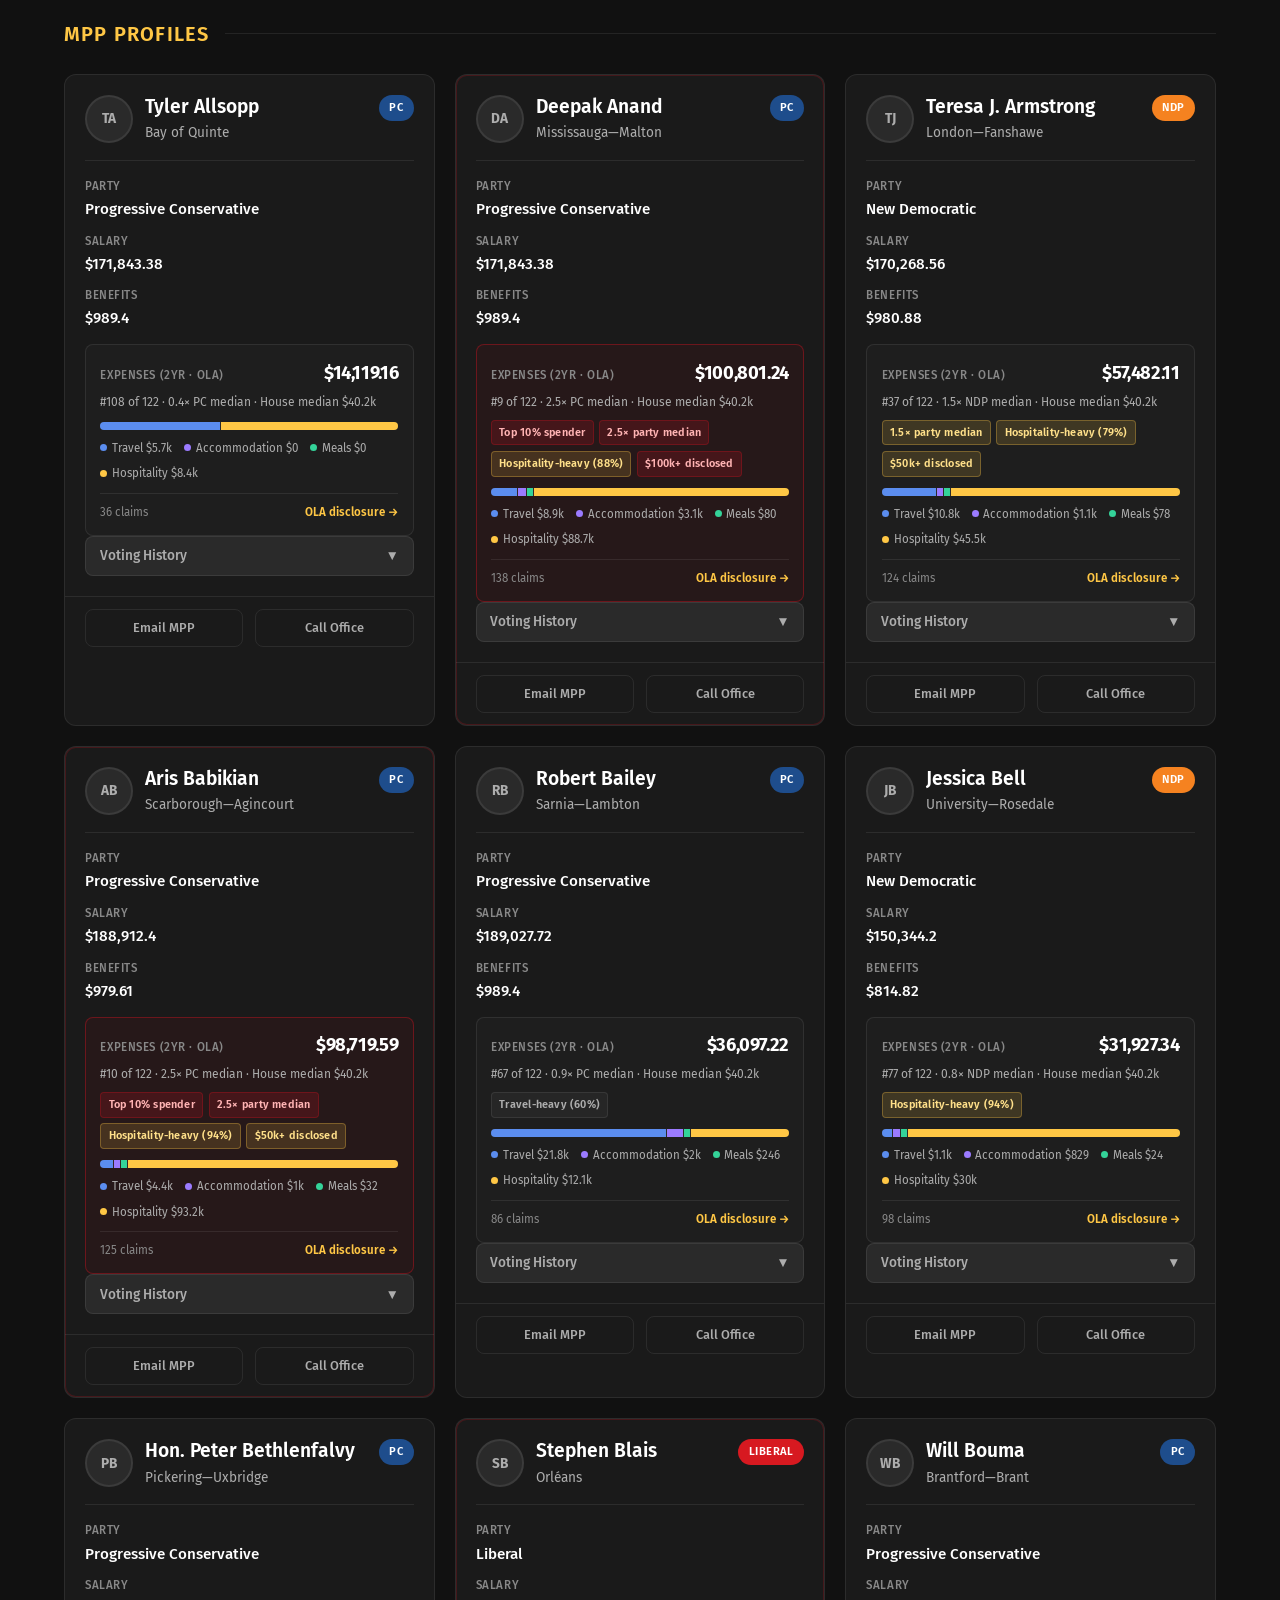
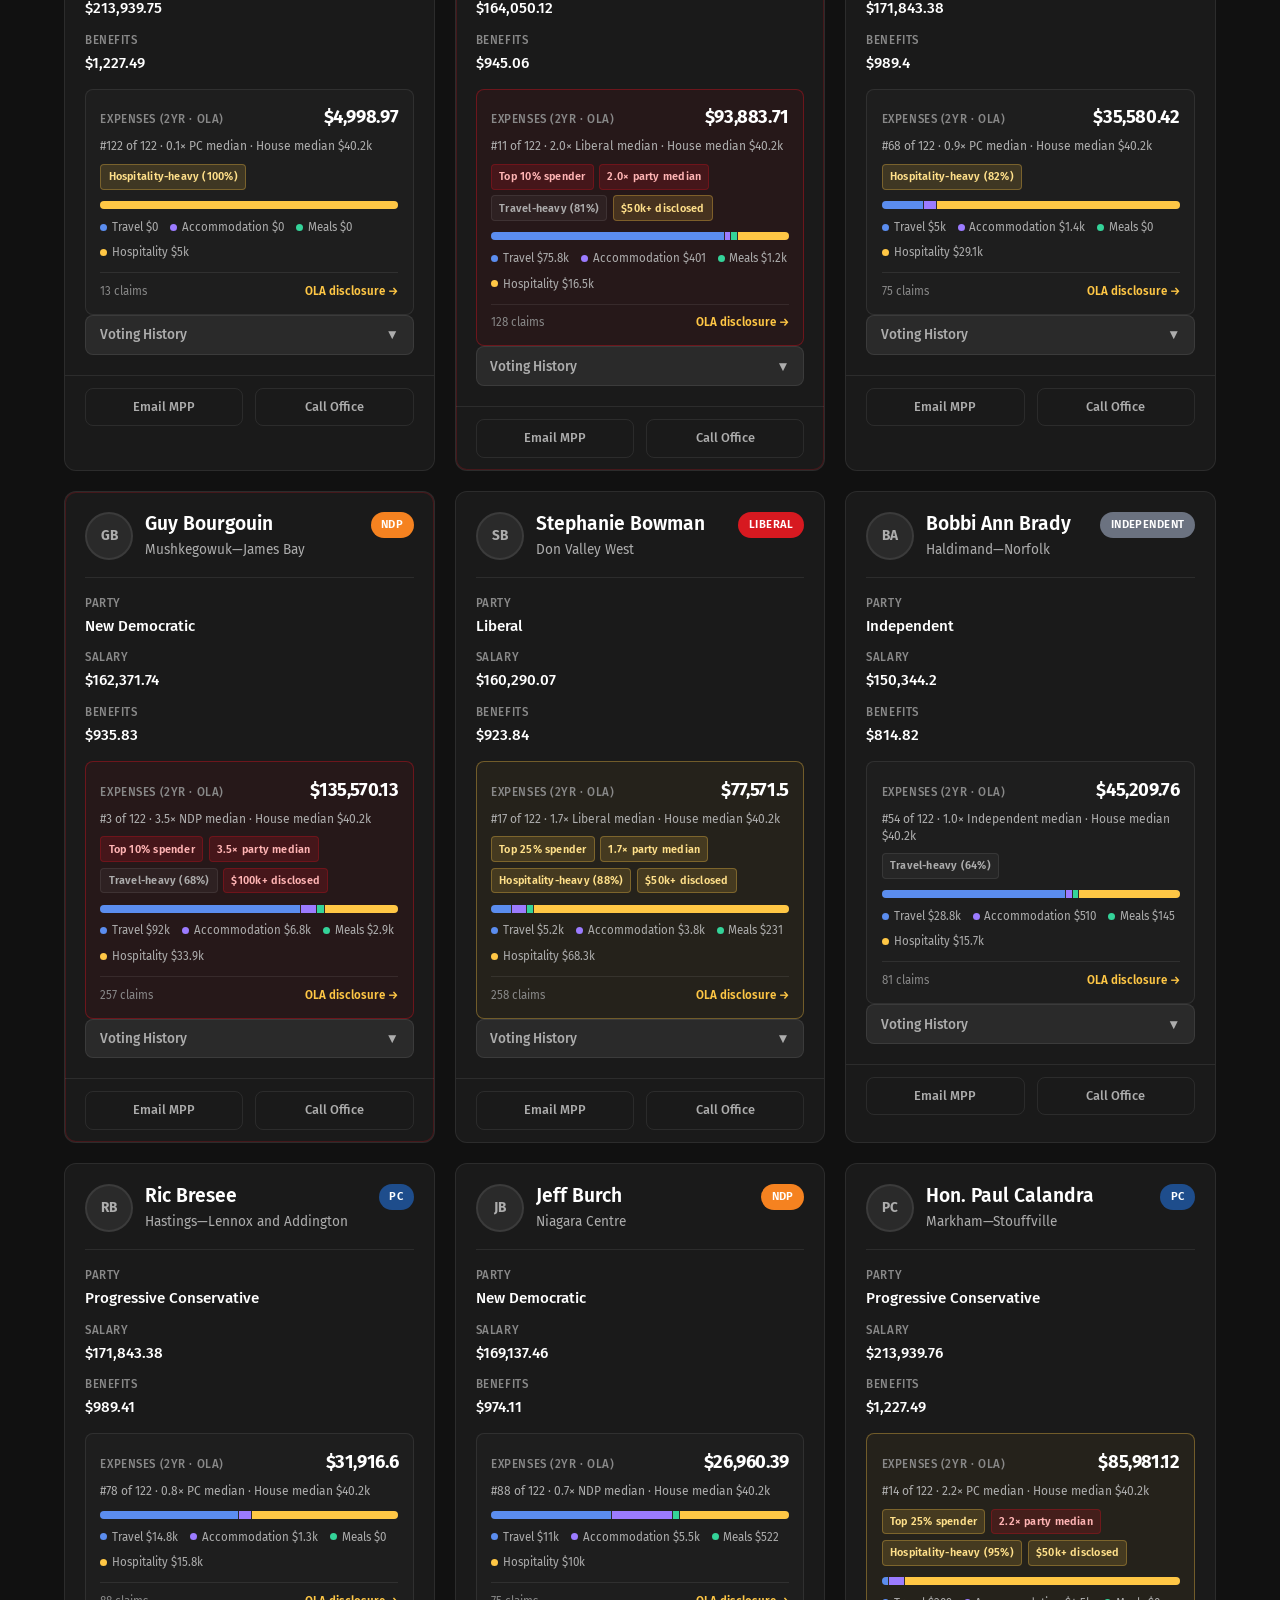
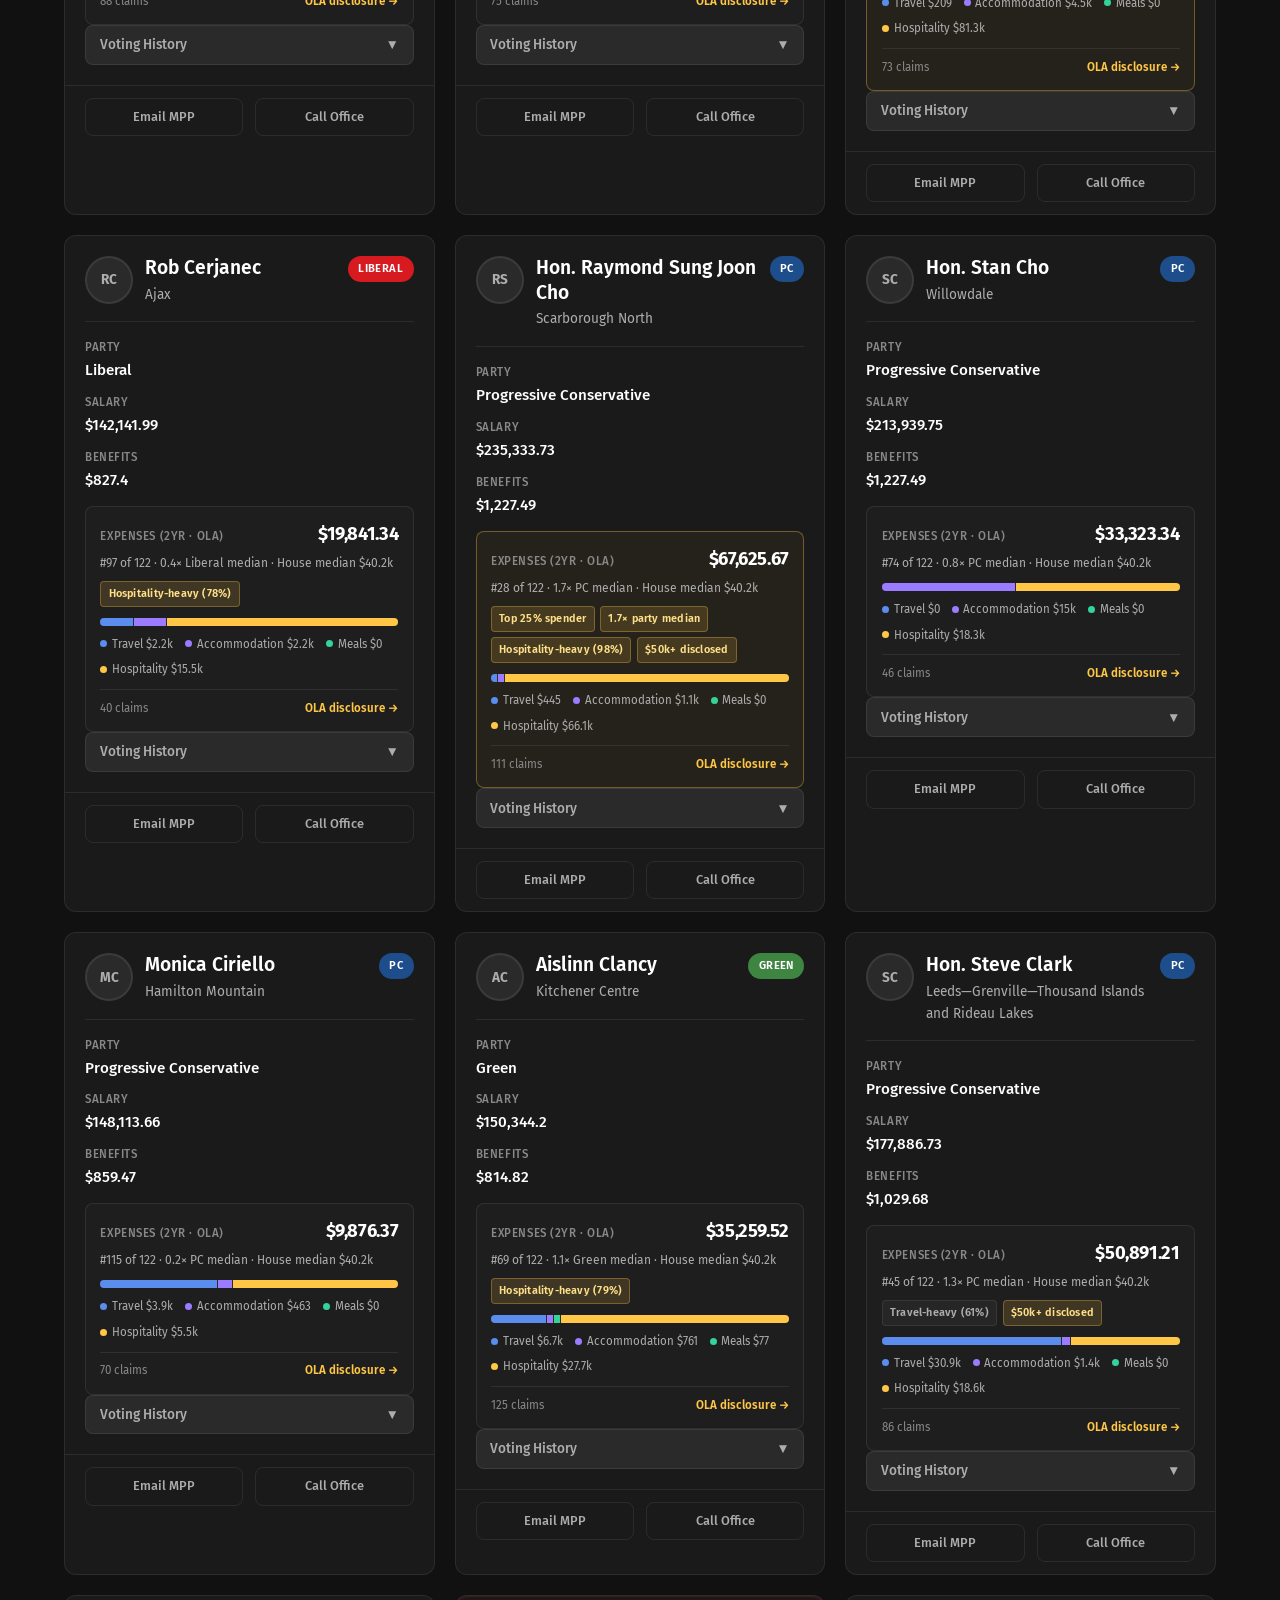
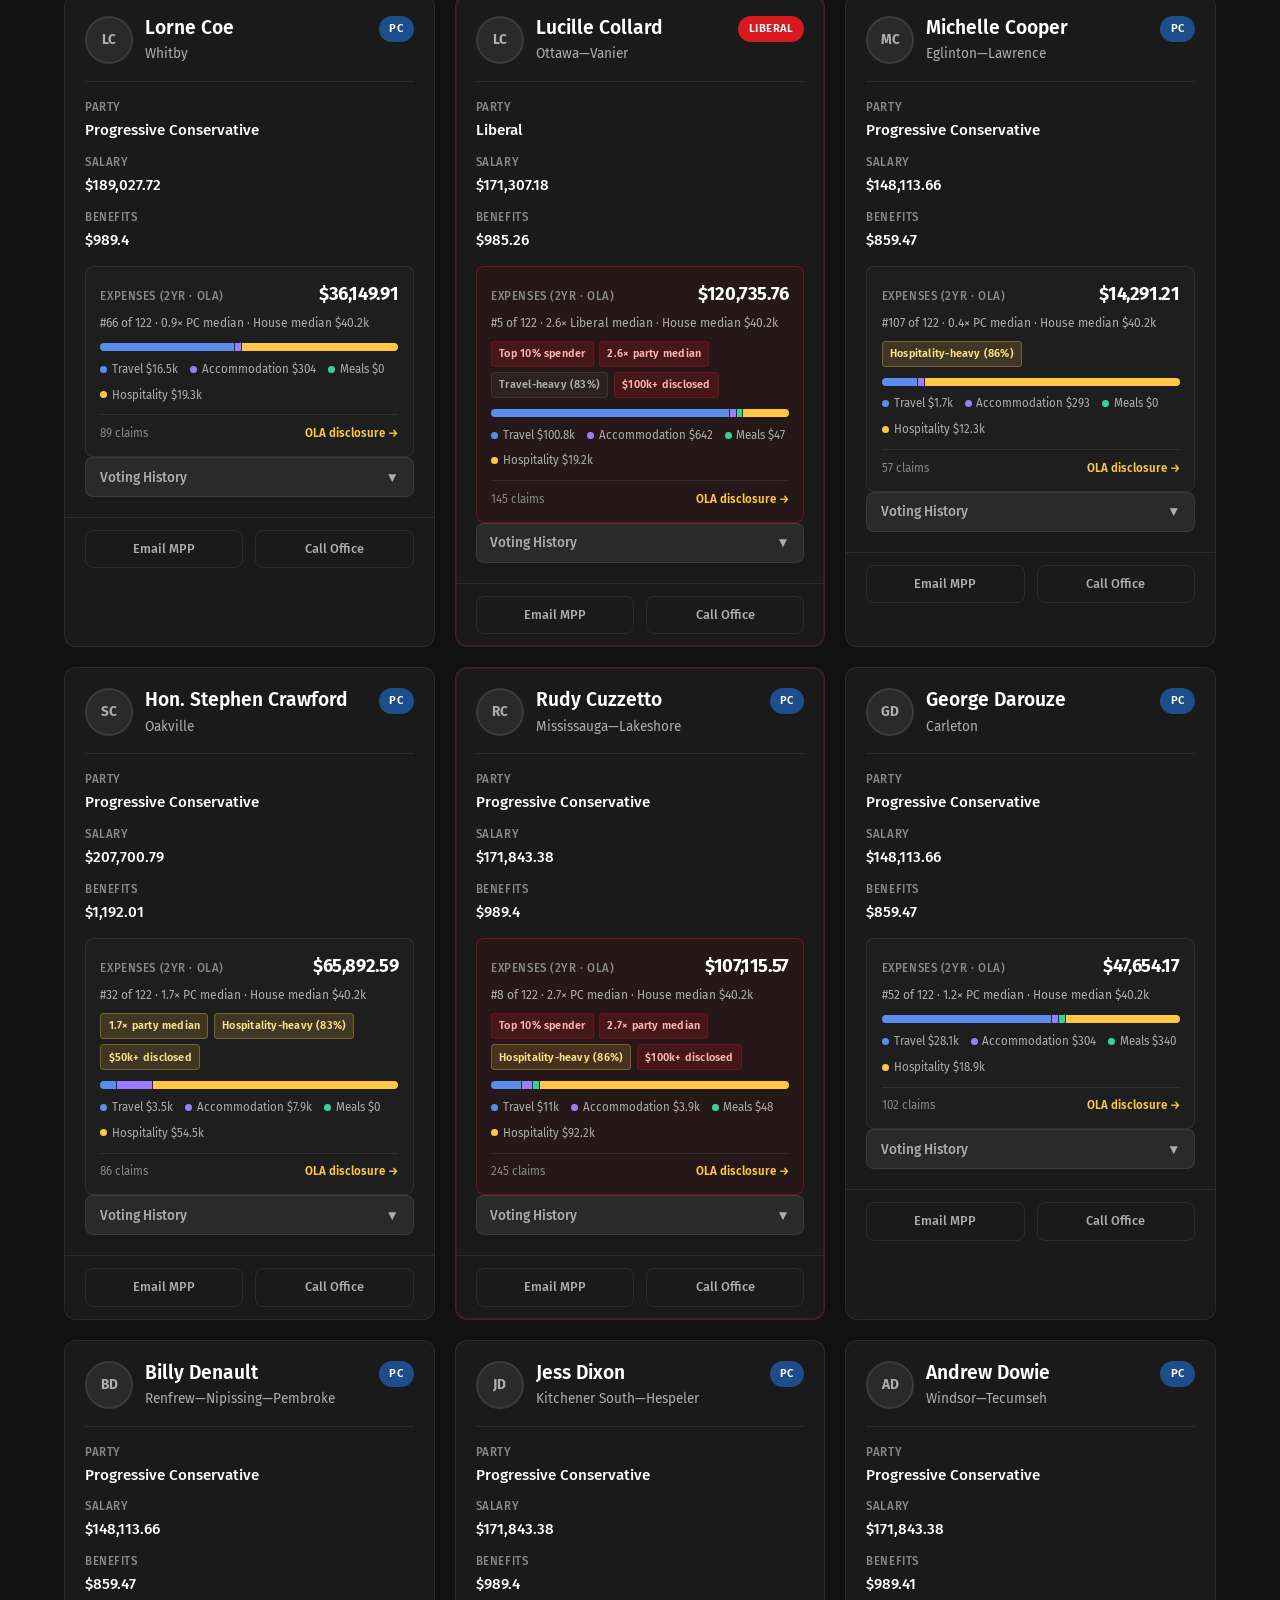
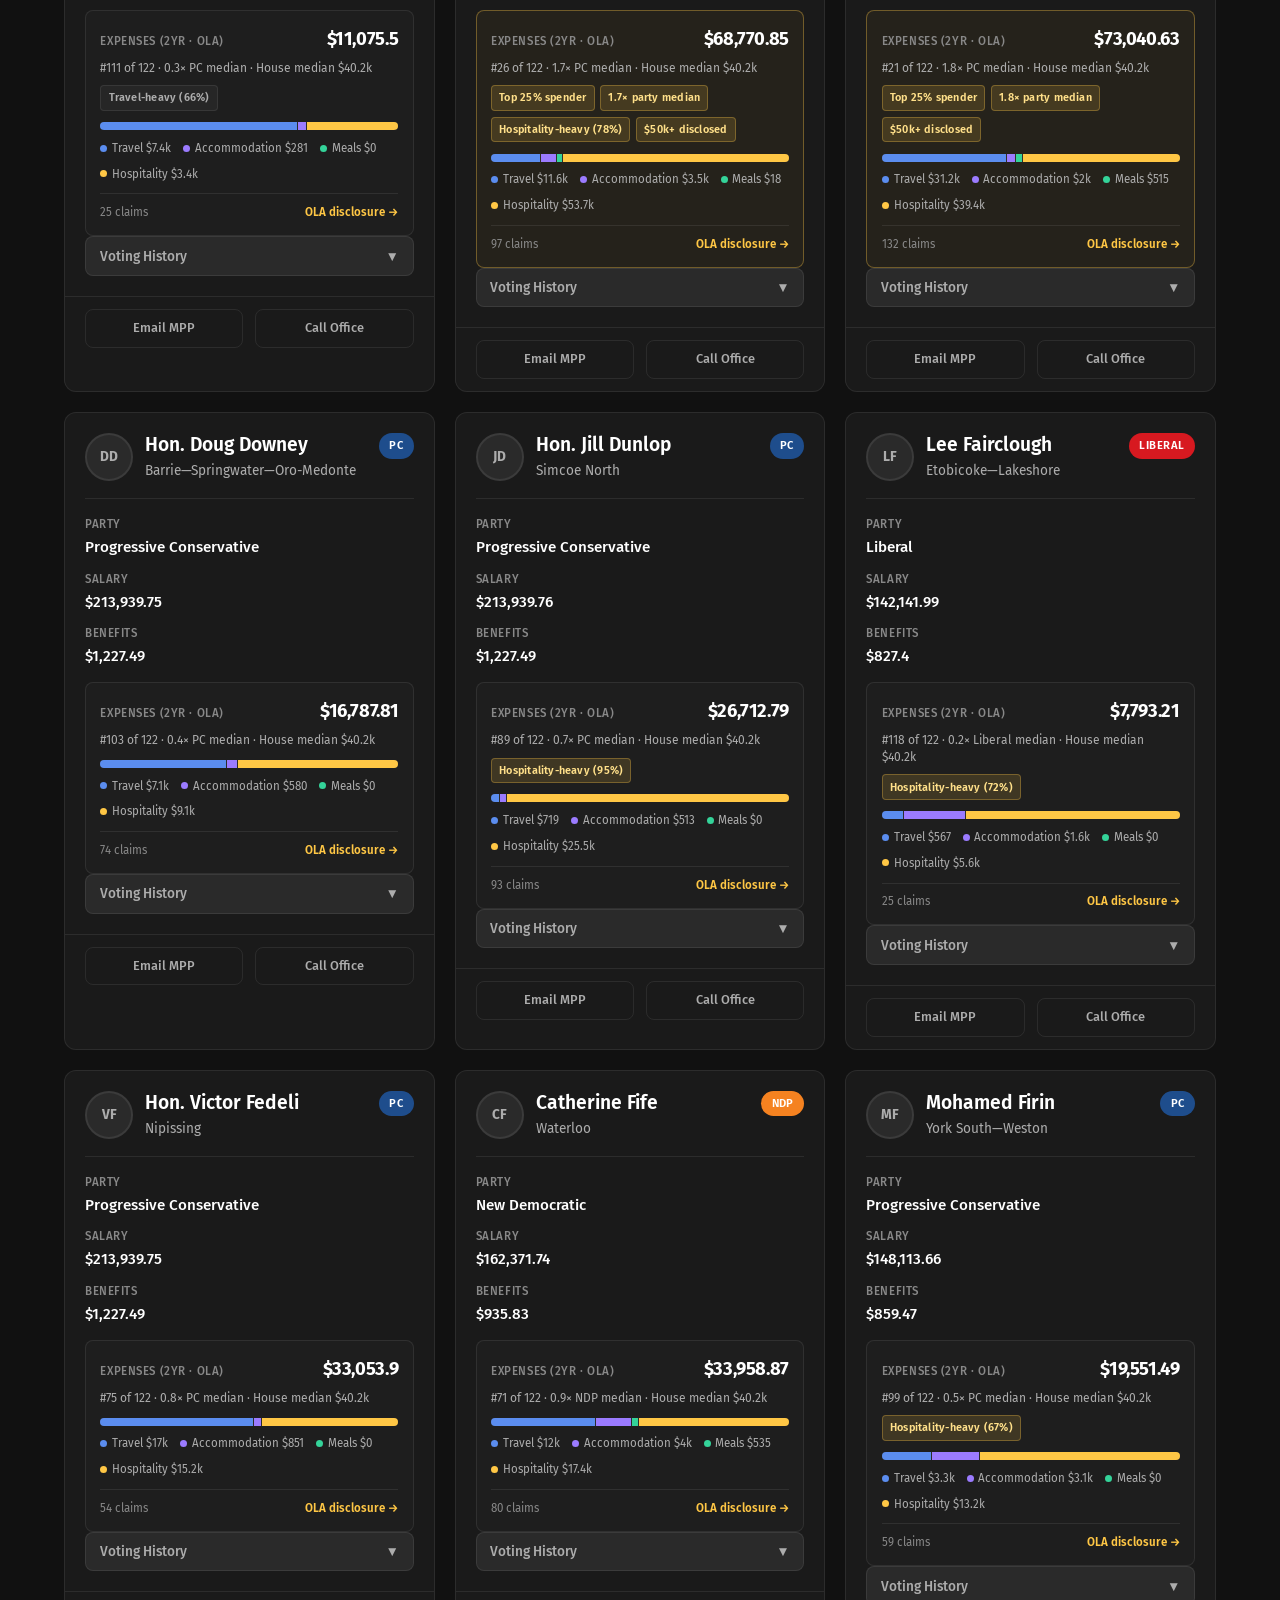
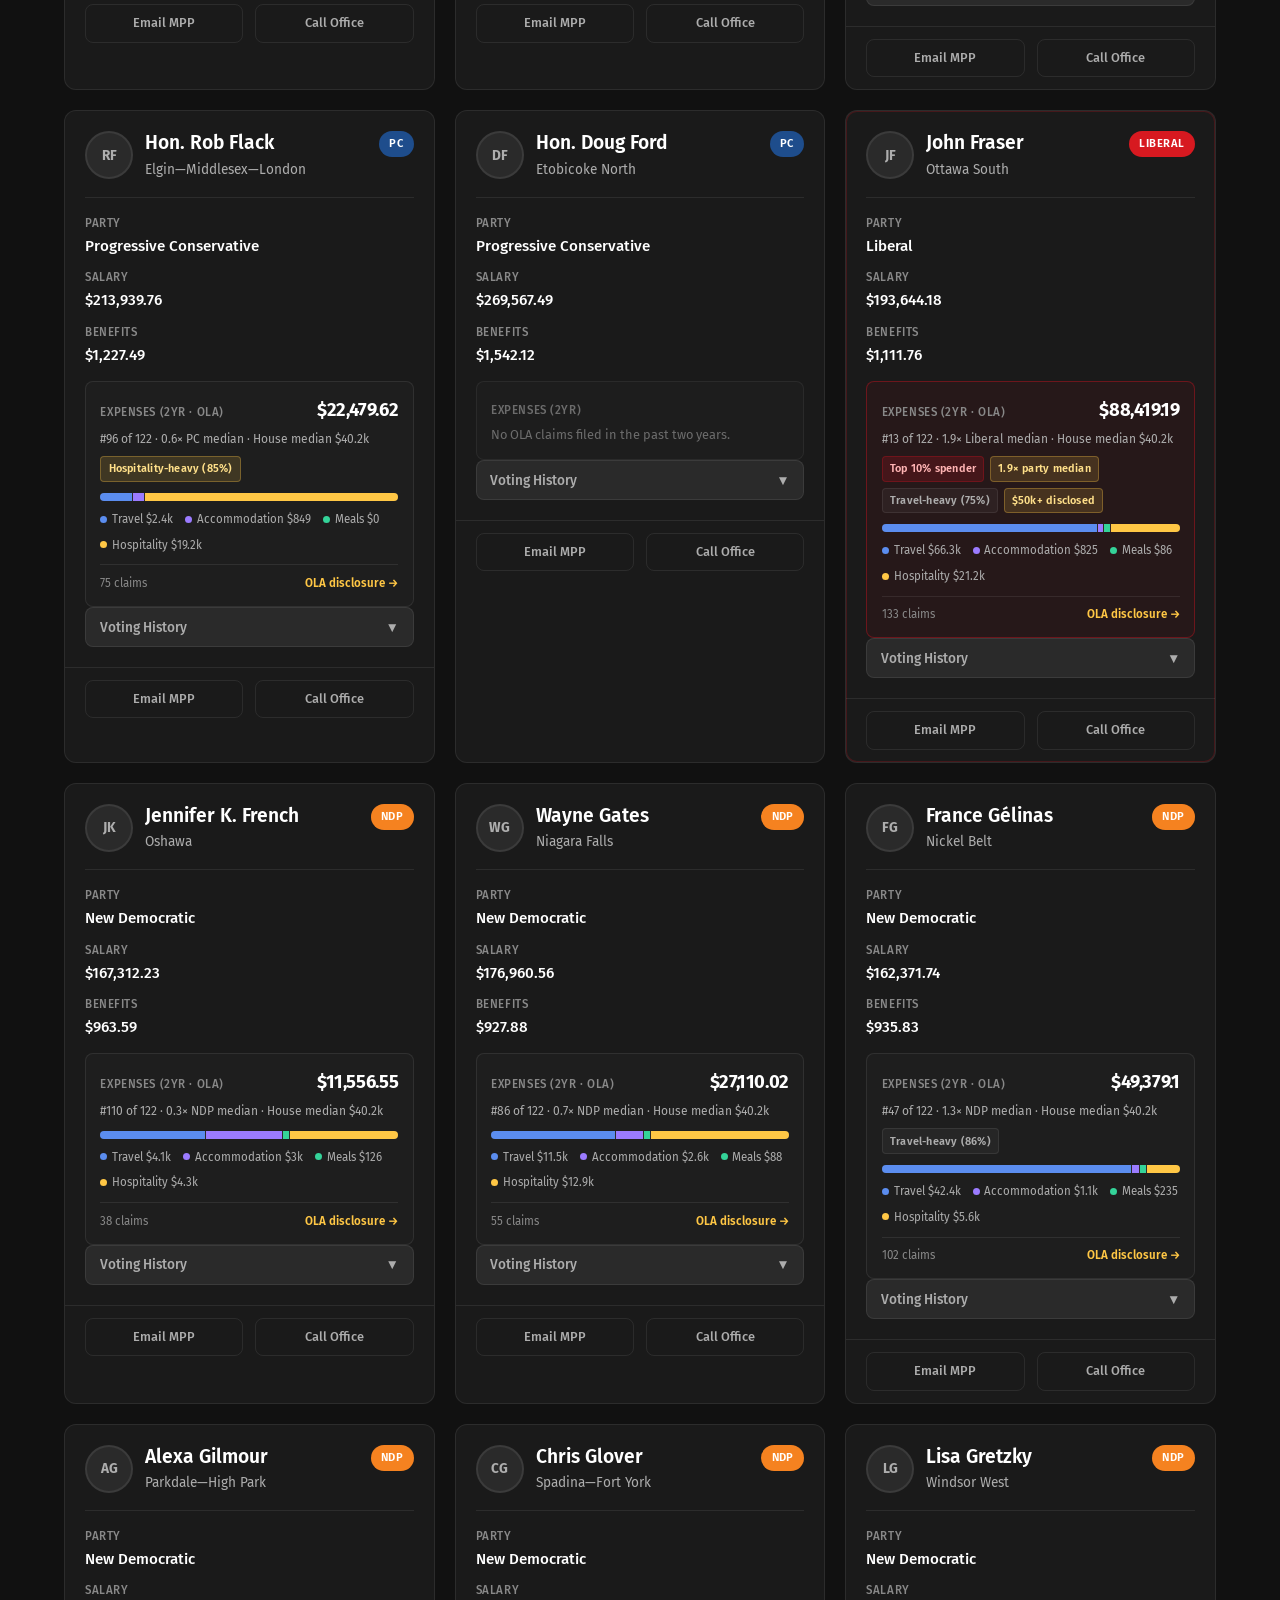
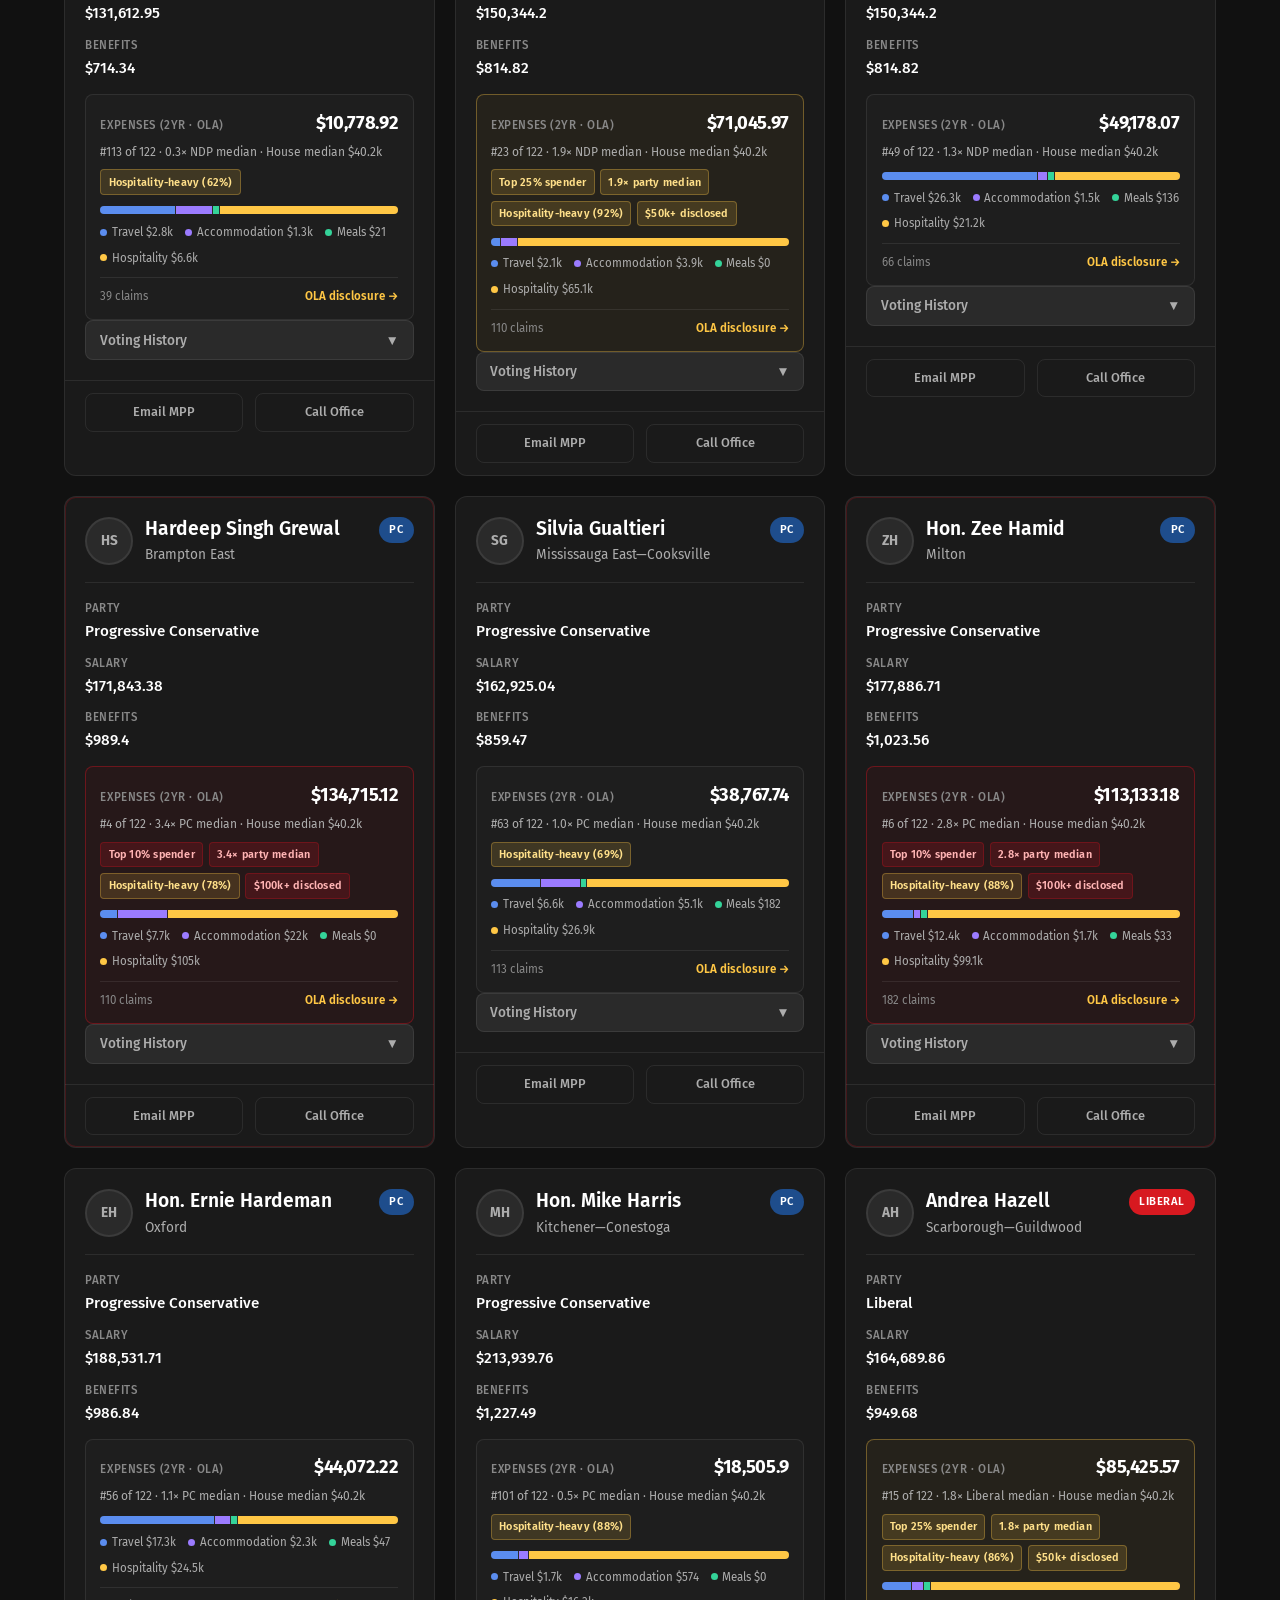
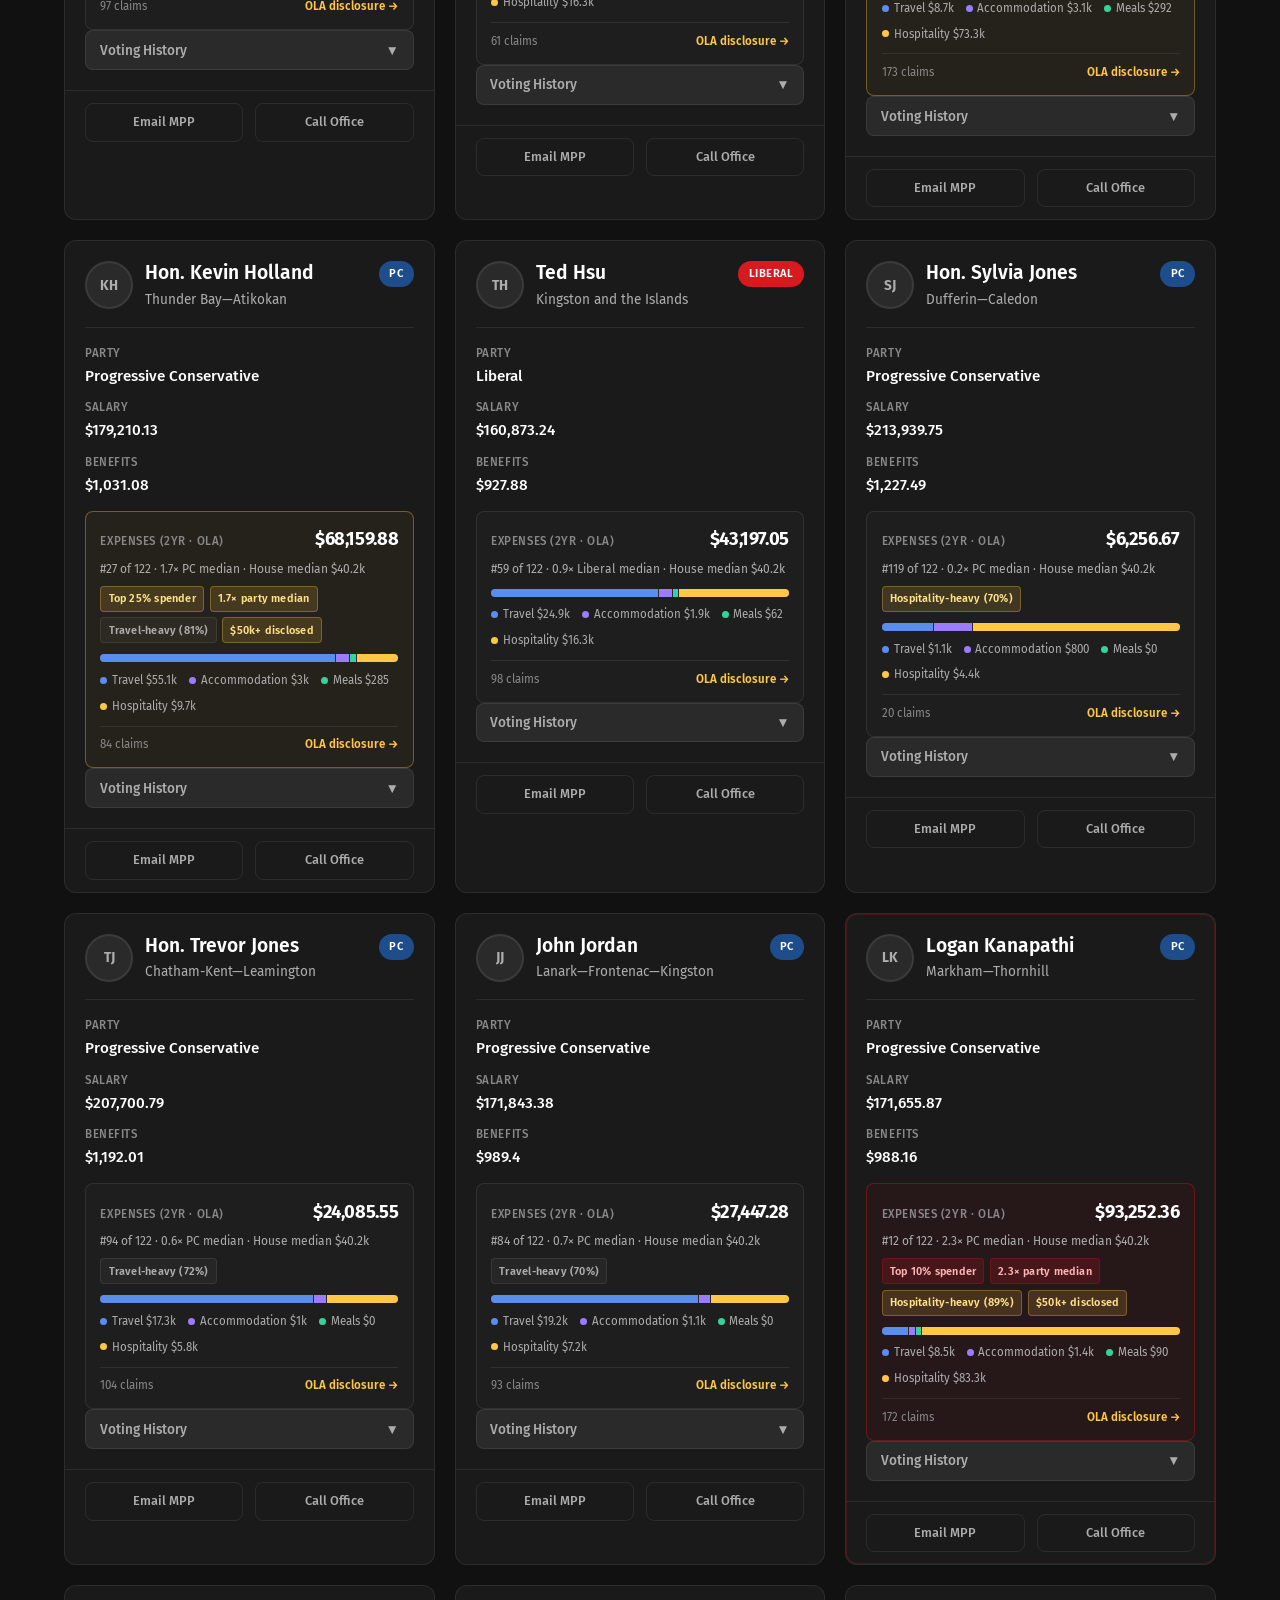
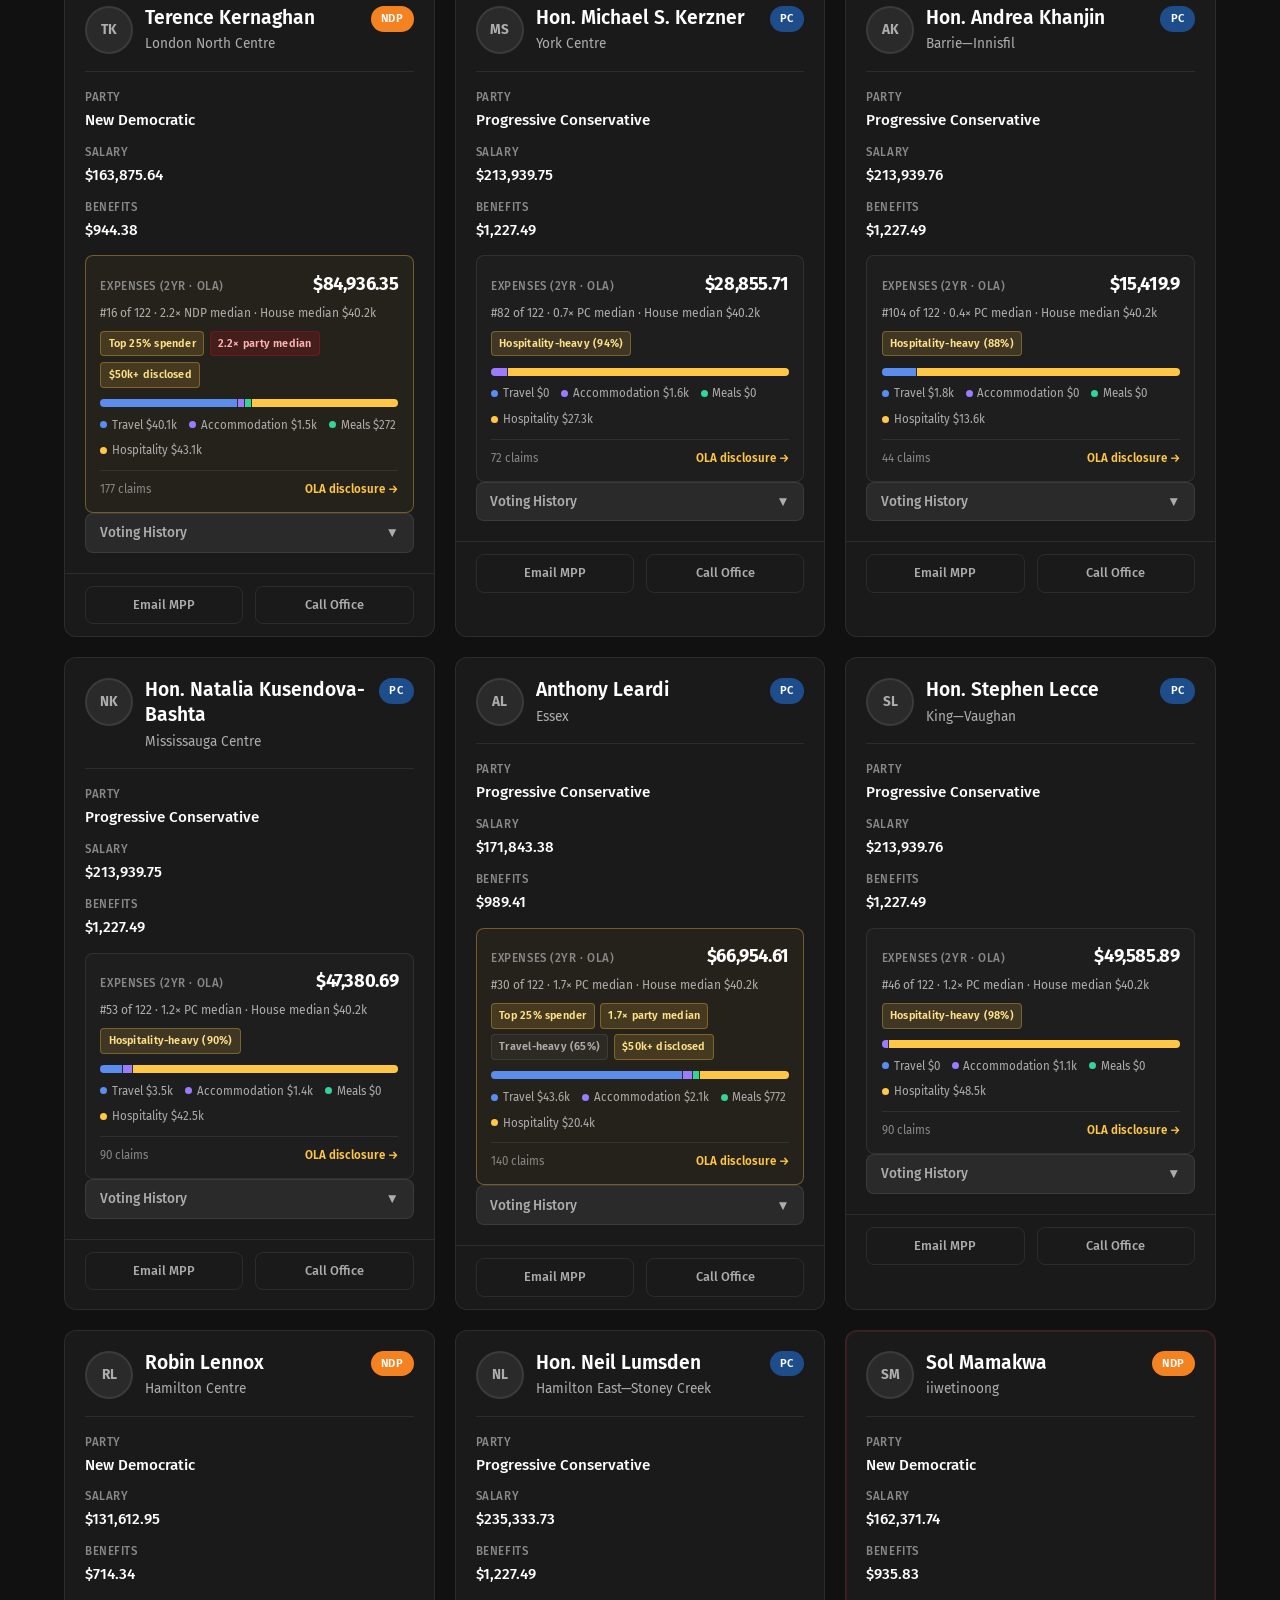
==== commit 6da36230: "Improve mobile layout so cards are reachable without endless scroll. Collapse howto and filter panel" ====
--- a/index.html
+++ b/index.html
@@ -2,7 +2,7 @@
 <html lang="en">
 <head>
   <meta charset="UTF-8">
-  <meta name="viewport" content="width=device-width, initial-scale=1.0">
+  <meta name="viewport" content="width=device-width, initial-scale=1.0, viewport-fit=cover">
   <title>Ontario MPPs & How They Vote | Ontarians Against Corruption</title>
   <meta name="description" content="Explore Ontario MPP voting records, salaries, and accountability data.">
   <link rel="stylesheet" href="styles.css" id="main-styles">
@@ -37,15 +37,15 @@
       <section class="intro-section">
         <div class="intro-inner">
           <div class="intro-stats" id="intro-stats"></div>
-          <div class="intro-howto">
-            <h2>How to use this</h2>
+          <details class="intro-howto" id="howto-details" open>
+            <summary class="howto-summary">How to use this</summary>
             <ol class="howto-steps">
               <li><strong>Find your MPP</strong> — search by name or riding, or enter your postal code and press Enter.</li>
               <li><strong>Campaign filters</strong> — narrow the list by Yes / No / No Show on individual featured bills.</li>
               <li><strong>Expense spotlight</strong> — chip filters for top spenders, $50k/$100k+, hospitality-heavy, travel-heavy, and above/below party median. Sort by total, hospitality, or travel.</li>
               <li><strong>Take action</strong> — email or call from the card, or open the OLA expense disclosure link.</li>
             </ol>
-          </div>
+          </details>
           <div class="view-toggle" role="tablist">
             <button class="view-btn active" data-view="cards" role="tab">Card View</button>
             <button class="view-btn" data-view="table" role="tab">Full Data Table</button>
@@ -65,12 +65,13 @@
               <input
                 type="search"
                 id="search"
-                placeholder="Name, riding, party, or postal code…"
+                placeholder="Name, riding, or postal code"
                 autocomplete="off"
                 spellcheck="false"
+                enterkeyhint="search"
               >
             </form>
-            <div class="filter-group" id="filter-buttons"></div>
+            <div class="filter-group chip-scroll" id="filter-buttons"></div>
             <span class="result-count" id="result-count"></span>
           </div>
           <p class="search-status" id="search-status" role="status" aria-live="polite" hidden></p>
@@ -79,42 +80,52 @@
       </div>
 
       <div class="campaign-filters expense-filters" id="expense-filters" aria-label="Expense spotlight filters">
-        <div class="campaign-filters-inner">
-          <div class="campaign-filters-head">
-            <div>
-              <h2 class="campaign-filters-title">Expense spotlight</h2>
-              <p class="campaign-filters-lead">Flag high spenders, hospitality-heavy claims, and MPPs who outspend their party peers. Hover any <span class="has-tip tip-inline" data-tip="House median: the midpoint of all MPPs’ disclosed expense totals. Half spent more, half spent less." title="House median: the midpoint of all MPPs’ disclosed expense totals. Half spent more, half spent less.">term with a ?</span> or underlined label for a plain-language definition.</p>
+        <details class="filter-drawer" data-collapse-mobile open>
+          <summary class="filter-drawer-summary">
+            <span class="campaign-filters-title">Expense spotlight</span>
+          </summary>
+          <div class="campaign-filters-inner">
+            <div class="campaign-filters-head">
+              <div>
+                <h2 class="campaign-filters-title drawer-title-desktop">Expense spotlight</h2>
+                <p class="campaign-filters-lead">Flag high spenders, hospitality-heavy claims, and MPPs who outspend their party peers. Tap any <span class="has-tip tip-inline" data-tip="House median: the midpoint of all MPPs’ disclosed expense totals. Half spent more, half spent less." title="House median: the midpoint of all MPPs’ disclosed expense totals. Half spent more, half spent less.">term with a ?</span> or underlined label for a plain-language definition.</p>
+              </div>
+              <button type="button" class="campaign-clear" id="expense-clear" hidden>Clear spotlight</button>
             </div>
-            <button type="button" class="campaign-clear" id="expense-clear" hidden>Clear spotlight</button>
+            <div class="campaign-presets chip-scroll" id="expense-presets"></div>
+            <div class="expense-toolbar">
+              <label class="expense-control">
+                <span class="expense-control-label">Sort</span>
+                <select id="sort-mode" aria-label="Sort MPPs">
+                  <option value="name">Name A–Z</option>
+                  <option value="expenses-desc">Total expenses · high → low</option>
+                  <option value="expenses-asc">Total expenses · low → high</option>
+                  <option value="hospitality-desc">Hospitality · high → low</option>
+                  <option value="travel-desc">Travel · high → low</option>
+                </select>
+              </label>
+              <p class="expense-summary" id="expense-summary" hidden></p>
+            </div>
           </div>
-          <div class="campaign-presets" id="expense-presets"></div>
-          <div class="expense-toolbar">
-            <label class="expense-control">
-              <span class="expense-control-label">Sort</span>
-              <select id="sort-mode" aria-label="Sort MPPs">
-                <option value="name">Name A–Z</option>
-                <option value="expenses-desc">Total expenses · high → low</option>
-                <option value="expenses-asc">Total expenses · low → high</option>
-                <option value="hospitality-desc">Hospitality · high → low</option>
-                <option value="travel-desc">Travel · high → low</option>
-              </select>
-            </label>
-            <p class="expense-summary" id="expense-summary" hidden></p>
-          </div>
-        </div>
+        </details>
       </div>
 
       <div class="campaign-filters" id="campaign-filters" aria-label="Campaign vote filters">
-        <div class="campaign-filters-inner">
-          <div class="campaign-filters-head">
-            <div>
-              <h2 class="campaign-filters-title">Campaign filters</h2>
+        <details class="filter-drawer" data-collapse-mobile open>
+          <summary class="filter-drawer-summary">
+            <span class="campaign-filters-title">Campaign filters</span>
+          </summary>
+          <div class="campaign-filters-inner">
+            <div class="campaign-filters-head">
+              <div>
+                <h2 class="campaign-filters-title drawer-title-desktop">Campaign filters</h2>
+              </div>
+              <button type="button" class="campaign-clear" id="campaign-clear" hidden>Clear filters</button>
             </div>
-            <button type="button" class="campaign-clear" id="campaign-clear" hidden>Clear filters</button>
+            <div class="campaign-bill-grid" id="campaign-bill-grid"></div>
+            <p class="campaign-summary" id="campaign-summary" hidden></p>
           </div>
-          <div class="campaign-bill-grid" id="campaign-bill-grid"></div>
-          <p class="campaign-summary" id="campaign-summary" hidden></p>
-        </div>
+        </details>
       </div>
 
       <section class="cards-section" id="cards-section">
--- a/styles.css
+++ b/styles.css
@@ -172,13 +172,96 @@
 .party-dot.green { background: var(--party-green); }
 .party-dot.independent { background: var(--party-independent); }
 
-.intro-howto h2 {
+.intro-howto {
+  margin-top: 0.25rem;
+}
+
+.howto-summary,
+.filter-drawer-summary {
+  list-style: none;
+  cursor: pointer;
   font-size: 0.85rem;
   font-weight: 600;
   text-transform: uppercase;
   letter-spacing: 0.06em;
   color: var(--text-muted);
+  display: flex;
+  align-items: center;
+  justify-content: space-between;
+  gap: 0.75rem;
+  padding: 0.15rem 0;
+}
+
+.howto-summary::-webkit-details-marker,
+.filter-drawer-summary::-webkit-details-marker {
+  display: none;
+}
+
+.howto-summary::after,
+.filter-drawer-summary::after {
+  content: '▼';
+  font-size: 0.65rem;
+  color: var(--accent-yellow);
+  transition: transform var(--transition);
+}
+
+.intro-howto:not([open]) > .howto-summary::after,
+.filter-drawer:not([open]) > .filter-drawer-summary::after {
+  transform: rotate(-90deg);
+}
+
+.howto-summary {
   margin-bottom: 0.85rem;
+}
+
+.intro-howto[open] > .howto-summary {
+  margin-bottom: 0.85rem;
+}
+
+.filter-drawer-summary {
+  color: var(--accent-yellow);
+  letter-spacing: 0.08em;
+  font-size: 0.8rem;
+  padding: 1rem 1.25rem;
+  background: var(--bg-card);
+  border: 1px solid var(--border);
+  border-radius: var(--radius);
+}
+
+.filter-drawer[open] > .filter-drawer-summary {
+  border-radius: var(--radius) var(--radius) 0 0;
+  border-bottom: none;
+}
+
+.filter-drawer[open] > .campaign-filters-inner {
+  border-top-left-radius: 0;
+  border-top-right-radius: 0;
+  border-top: none;
+}
+
+.expense-filters .filter-drawer-summary .campaign-filters-title {
+  color: #ffb454;
+}
+
+.filter-drawer > .campaign-filters-inner {
+  margin: 0;
+}
+
+/* Desktop: drawers stay open; hide the disclosure chrome */
+@media (min-width: 769px) {
+  .filter-drawer-summary {
+    display: none;
+  }
+
+  .filter-drawer > .campaign-filters-inner {
+    border-radius: var(--radius);
+  }
+}
+
+.chip-scroll {
+  display: flex;
+  flex-wrap: wrap;
+  gap: 0.5rem;
 }
 
 .howto-steps {
@@ -1387,60 +1470,124 @@
 /* Responsive */
 @media (max-width: 1024px) {
   .cards-grid {
-    grid-template-columns: repeat(auto-fill, minmax(300px, 1fr));
+    grid-template-columns: repeat(auto-fill, minmax(280px, 1fr));
   }
 }
 
 @media (max-width: 768px) {
   .site-header {
-    padding: 1.75rem 1rem 1.5rem;
+    padding: 1.25rem 1rem 1.15rem;
   }
 
   .site-header h1 {
-    font-size: clamp(1.5rem, 6vw, 2rem);
+    font-size: clamp(1.45rem, 6vw, 1.85rem);
   }
 
   .header-lead {
-    font-size: 1rem;
+    font-size: 0.95rem;
   }
 
   .intro-section,
   .cards-section,
   .spreadsheet-section {
-    padding-left: 1rem;
-    padding-right: 1rem;
+    padding-left: 0.85rem;
+    padding-right: 0.85rem;
+  }
+
+  .intro-section {
+    padding-top: 0.85rem;
+  }
+
+  body.embed-mode .intro-section {
+    padding-top: 0.65rem;
   }
 
   .intro-inner {
-    padding: 1.25rem;
+    padding: 1rem;
   }
 
   .intro-stats {
-    flex-direction: column;
+    display: grid;
+    grid-template-columns: 1fr 1fr;
+    gap: 0.65rem;
+    margin-bottom: 1rem;
   }
 
   .stat-pill,
   .stat-pill-wide {
     min-width: 0;
-    width: 100%;
+    width: auto;
+    padding: 0.75rem 0.85rem;
+  }
+
+  .stat-pill-wide {
+    grid-column: 1 / -1;
+  }
+
+  .stat-pill-number {
+    font-size: 1.35rem;
+  }
+
+  .drawer-title-desktop {
+    display: none;
+  }
+
+  .campaign-filters-head:has(.drawer-title-desktop:only-child),
+  .campaign-filters-head:not(:has(.campaign-filters-lead)) {
+    margin-bottom: 0.75rem;
+  }
+
+  .campaign-filters-head:not(:has(.campaign-filters-lead)) {
+    min-height: 0;
+  }
+
+  .campaign-filters-head:not(:has(.campaign-filters-lead)):not(:has(.campaign-clear:not([hidden]))) {
+    display: none;
+  }
+
+  .howto-summary {
+    min-height: 44px;
+  }
+
+  .filter-drawer {
+    margin: 0;
+  }
+
+  .filter-drawer-summary {
+    min-height: 48px;
+    padding: 0.85rem 1rem;
   }
 
   .view-toggle {
-    flex-direction: column;
+    flex-direction: row;
+    gap: 0.5rem;
+  }
+
+  .view-btn {
+    flex: 1;
+    min-height: 44px;
+    justify-content: center;
   }
 
   .controls-wrap {
-    padding-left: 1rem;
-    padding-right: 1rem;
+    position: static;
+    padding-left: 0.85rem;
+    padding-right: 0.85rem;
+    margin-bottom: 0.85rem;
   }
 
   .controls-inner {
-    padding: 1.25rem;
+    padding: 1rem;
+  }
+
+  .controls-title {
+    margin-bottom: 0.75rem;
   }
 
   .controls {
     flex-direction: column;
     align-items: stretch;
+    gap: 0.75rem;
   }
 
   .search-box {
@@ -1448,9 +1595,35 @@
     width: 100%;
   }
 
-  .filter-group {
-    width: 100%;
-    justify-content: flex-start;
+  .search-box input {
+    font-size: 16px; /* prevents iOS zoom on focus */
+    min-height: 48px;
+  }
+
+  .chip-scroll,
+  .filter-group.chip-scroll,
+  .campaign-presets.chip-scroll {
+    flex-wrap: nowrap;
+    overflow-x: auto;
+    -webkit-overflow-scrolling: touch;
+    overscroll-behavior-x: contain;
+    scrollbar-width: none;
+    padding-bottom: 0.15rem;
+    margin-inline: -0.15rem;
+    padding-inline: 0.15rem;
+  }
+
+  .chip-scroll::-webkit-scrollbar,
+  .filter-group.chip-scroll::-webkit-scrollbar,
+  .campaign-presets.chip-scroll::-webkit-scrollbar {
+    display: none;
+  }
+
+  .filter-btn,
+  .campaign-preset {
+    flex: 0 0 auto;
+    min-height: 44px;
+    padding: 0.55rem 0.95rem;
   }
 
   .expense-controls {
@@ -1458,43 +1631,94 @@
   }
 
   .expense-control {
-    flex: 1 1 10rem;
+    flex: 1 1 100%;
     min-width: 0;
   }
 
+  .expense-toolbar .expense-control {
+    min-width: 0;
+    width: 100%;
+  }
+
+  .expense-control select,
+  .campaign-bill-select,
+  #sort-mode {
+    font-size: 16px;
+    min-height: 48px;
+  }
+
   .campaign-filters {
+    padding-left: 0.85rem;
+    padding-right: 0.85rem;
+    margin-bottom: 0.85rem;
+  }
+
+  body.embed-mode .campaign-filters,
+  body.embed-mode .expense-filters,
+  body.embed-mode .controls-wrap {
+    padding-left: 0.85rem;
+    padding-right: 0.85rem;
+  }
+
+  .campaign-filters-inner {
+    padding: 1rem;
+  }
+
+  .campaign-filters-lead {
+    font-size: 0.8rem;
+  }
+
+  .search-result-head {
+    flex-direction: column;
+  }
+
+  .search-mpp-card {
+    max-width: none;
+  }
+
+  .campaign-filters-head {
+    flex-direction: column;
+    gap: 0.75rem;
+  }
+
+  .campaign-bill-grid {
+    grid-template-columns: 1fr;
+    gap: 0.75rem;
+  }
+
+  .campaign-bill-select {
+    width: 100%;
+  }
+
+  .result-count {
+    margin-left: 0;
+    text-align: left;
+  }
+
+  .cards-section {
+    padding-top: 0.5rem;
+  }
+
+  .cards-grid {
+    grid-template-columns: 1fr;
+    gap: 1rem;
+  }
+
+  .card-header {
+    padding: 1rem 1rem 0;
+  }
+
+  .card-divider {
+    margin: 0.85rem 1rem;
+  }
+
+  .card-stats {
     padding-left: 1rem;
     padding-right: 1rem;
   }
 
-  .campaign-filters-inner {
-    padding: 1.25rem;
-  }
-
-  .search-result-head {
-    flex-direction: column;
-  }
-
-  .search-mpp-card {
-    max-width: none;
-  }
-
-  .campaign-filters-head {
-    flex-direction: column;
-    gap: 1rem;
-  }
-
-  .campaign-bill-grid {
-    grid-template-columns: repeat(2, 1fr);
-  }
-
-  .result-count {
-    margin-left: 0;
-    text-align: center;
-  }
-
-  .cards-grid {
-    grid-template-columns: 1fr;
+  .voting-section {
+    padding: 0 1rem 1rem;
   }
 
   .card-name-row {
@@ -1503,55 +1727,7 @@
 
   .card-footer {
     flex-direction: column;
-  }
-
-  .table-wrapper {
-    -webkit-overflow-scrolling: touch;
-    border-radius: var(--radius-sm);
-  }
-
-  .data-table {
-    font-size: 0.8rem;
-  }
-
-  .data-table th,
-  .data-table td {
-    padding: 0.6rem 0.75rem;
-  }
-}
-
-@media (max-width: 480px) {
-  .site-header h1 {
-    font-size: 1.45rem;
-  }
-
-  .intro-inner {
     padding: 1rem;
-  }
-
-  .howto-steps li {
-    font-size: 0.9rem;
-  }
-
-  .controls {
-    top: 0;
-  }
-
-  .search-box input {
-    font-size: 16px; /* prevents iOS zoom on focus */
-  }
-
-  .filter-btn {
-    padding: 0.55rem 0.85rem;
-    min-height: 44px;
-  }
-
-  .view-btn {
-    min-height: 44px;
-  }
-
-  .voting-toggle {
-    min-height: 44px;
   }
 
   .card-link {
@@ -1561,6 +1737,62 @@
     justify-content: center;
   }
 
+  .voting-toggle {
+    min-height: 44px;
+  }
+
+  .mpp-card:hover {
+    transform: none;
+  }
+
+  .table-wrapper {
+    -webkit-overflow-scrolling: touch;
+    border-radius: var(--radius-sm);
+  }
+
+  .data-table {
+    font-size: 0.8rem;
+  }
+
+  .data-table th,
+  .data-table td {
+    padding: 0.6rem 0.75rem;
+  }
+
+  /* Tip popovers: keep on-screen on narrow widths */
+  .has-tip[data-tip]::after {
+    left: 0;
+    right: auto;
+    transform: none;
+    max-width: min(18rem, calc(100vw - 2rem));
+  }
+}
+
+@media (max-width: 480px) {
+  .site-header h1 {
+    font-size: 1.35rem;
+  }
+
+  .intro-inner {
+    padding: 0.85rem;
+  }
+
+  .intro-stats {
+    gap: 0.5rem;
+  }
+
+  .stat-pill {
+    padding: 0.65rem 0.7rem;
+  }
+
+  .howto-steps li {
+    font-size: 0.88rem;
+  }
+
+  .party-badge {
+    font-size: 0.65rem;
+  }
+
   .site-footer {
     padding: 1.5rem 1rem;
     padding-bottom: max(1.5rem, env(safe-area-inset-bottom));
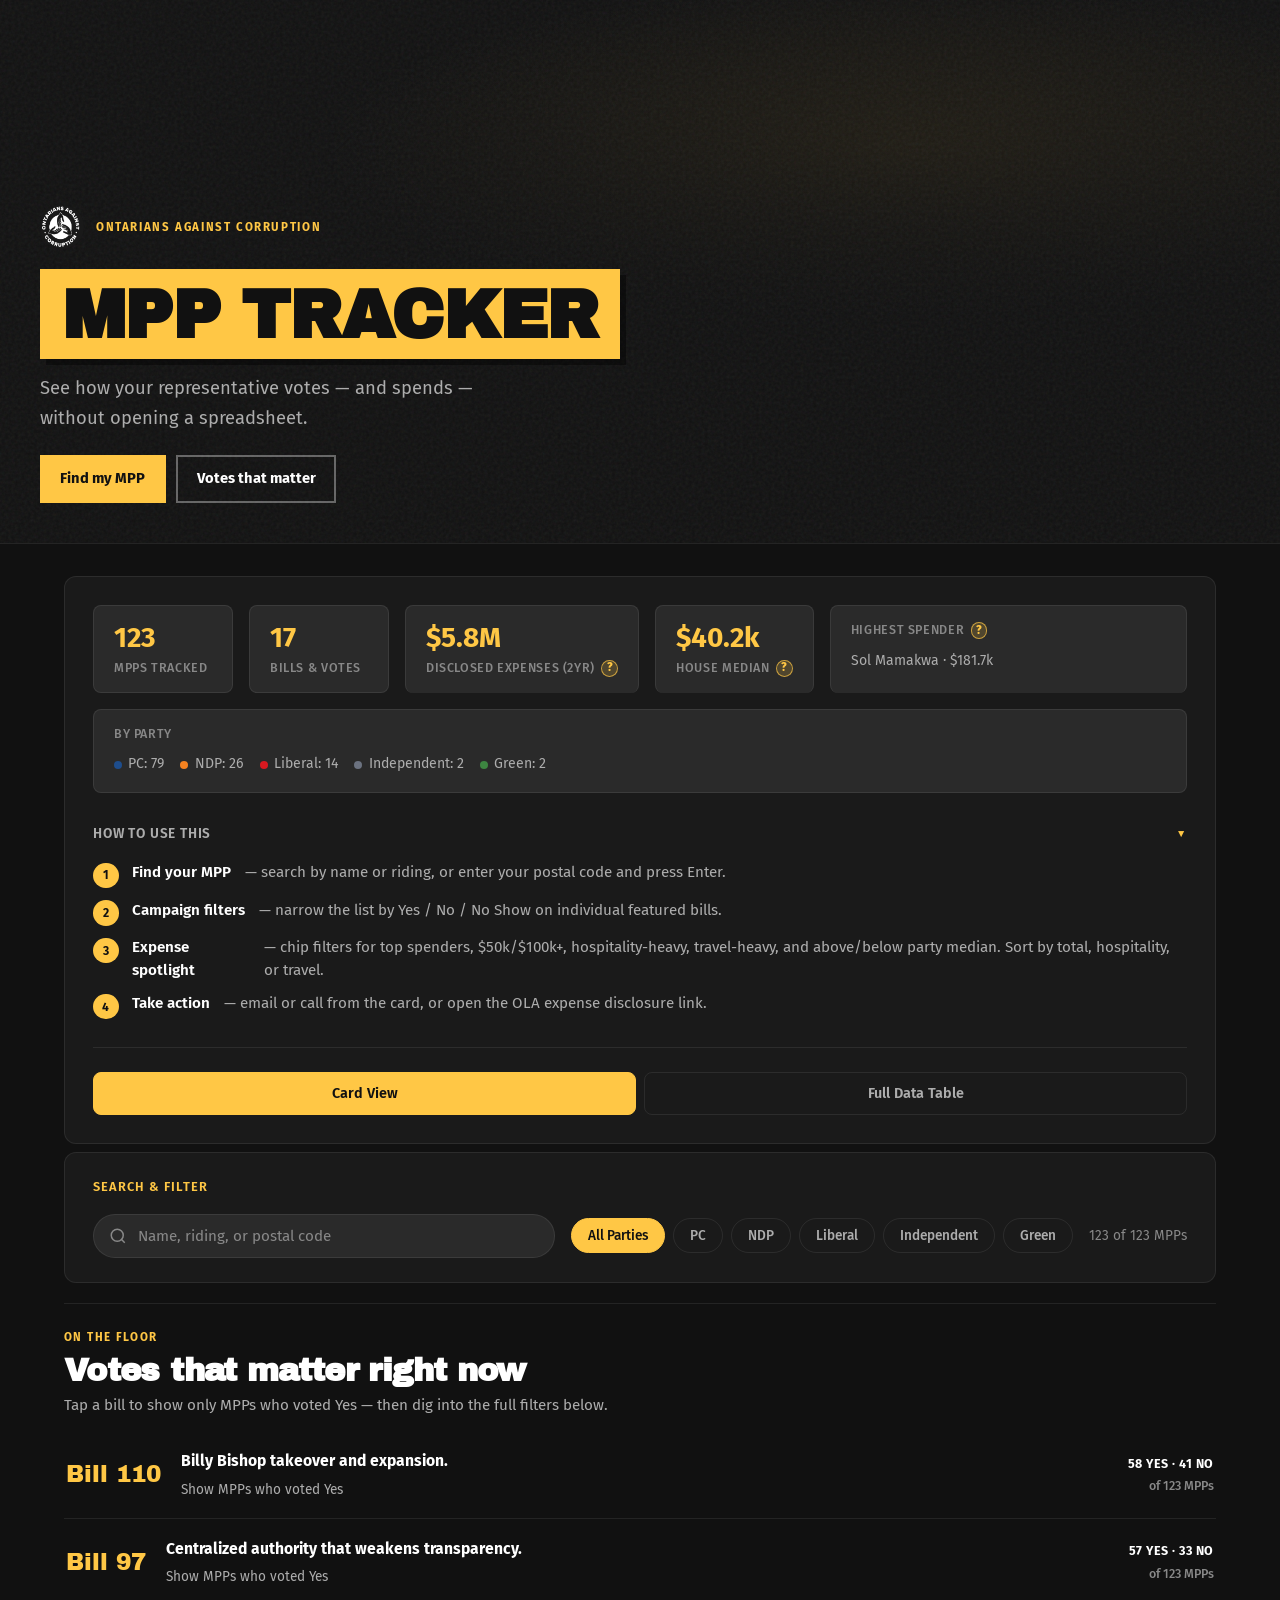
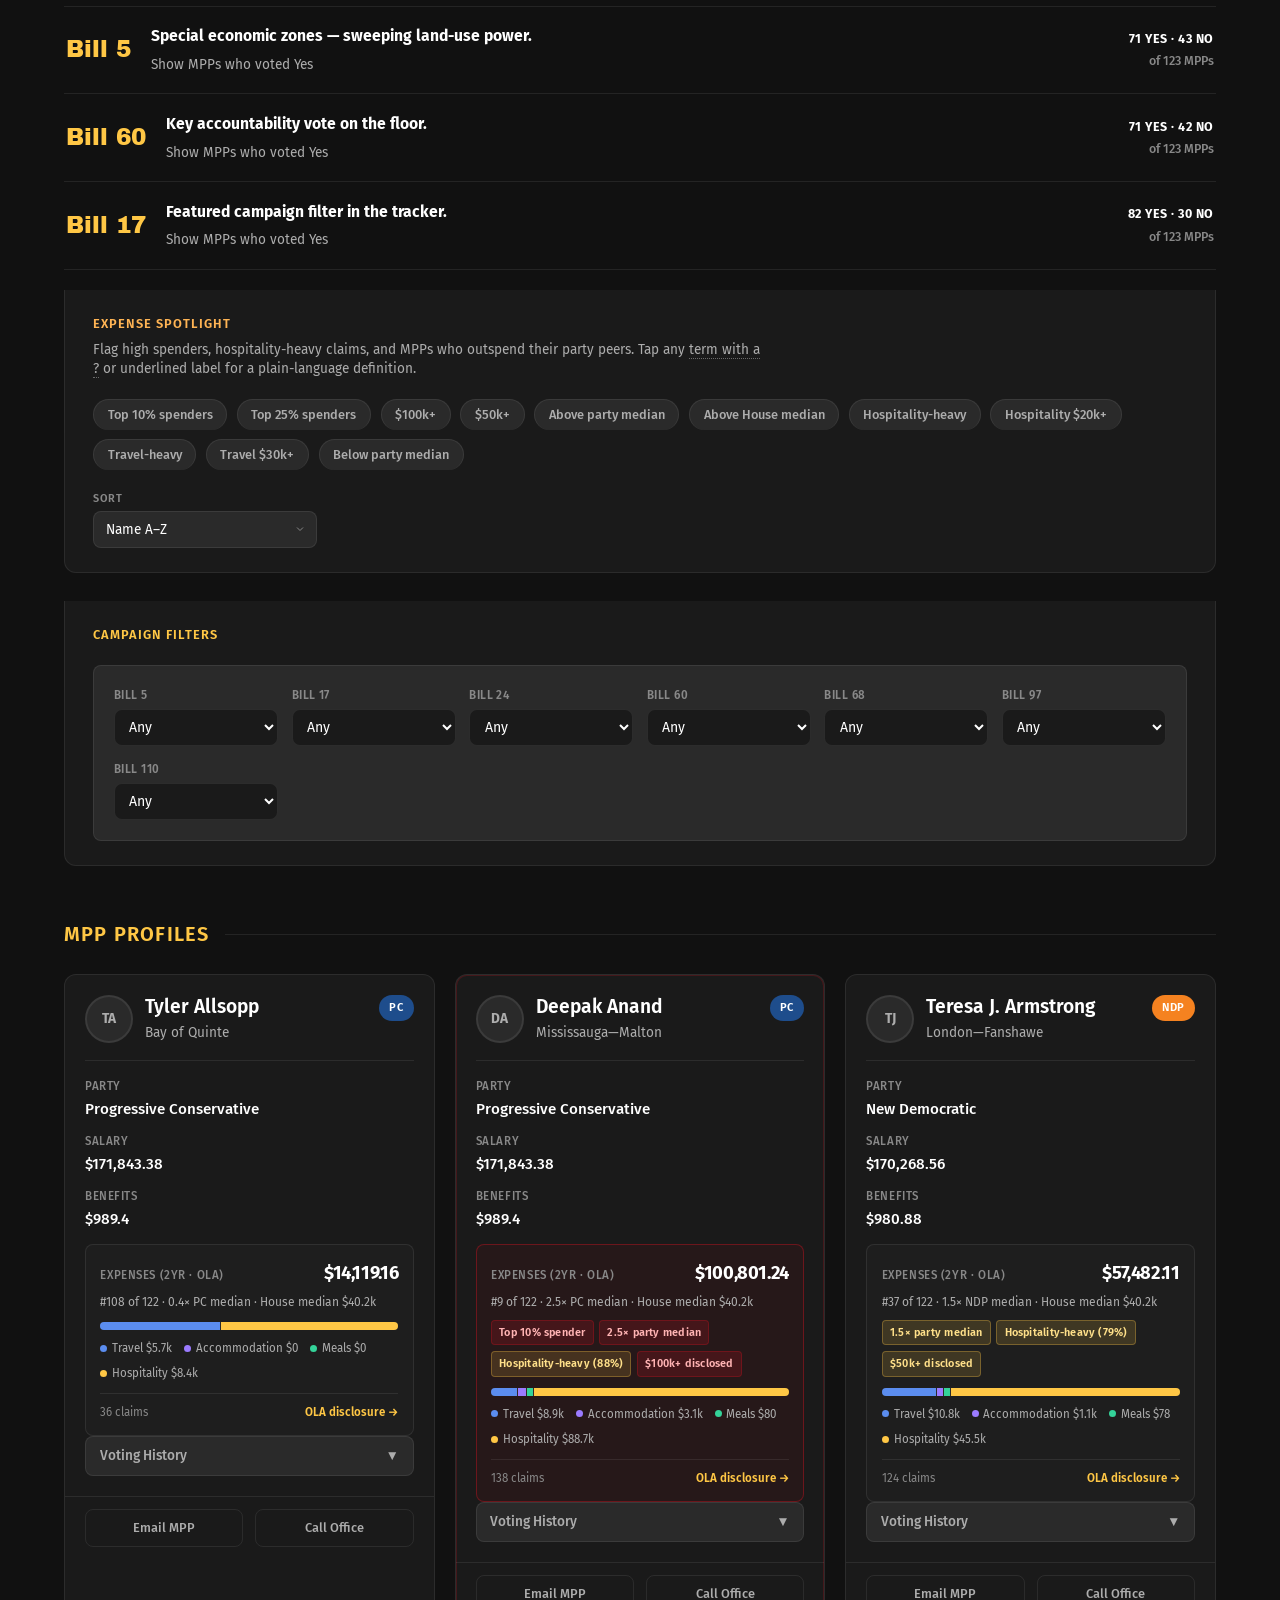
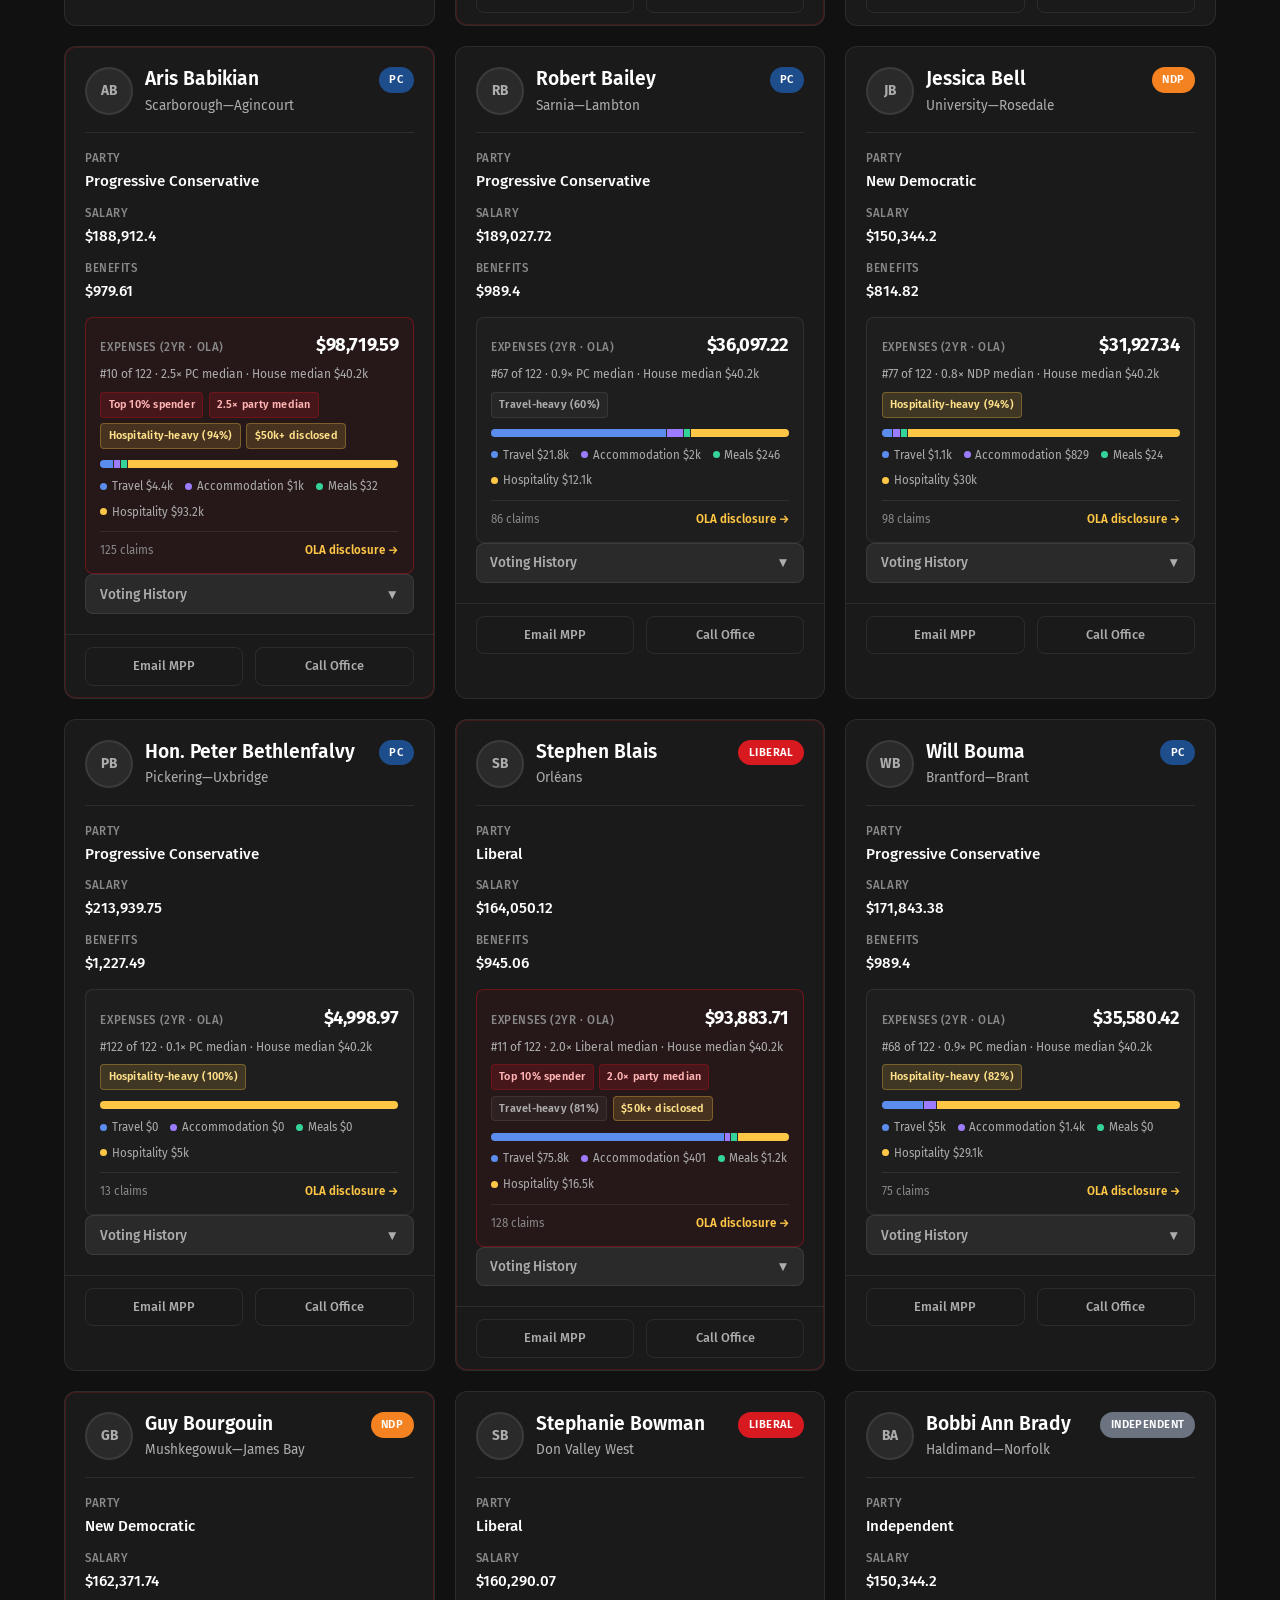
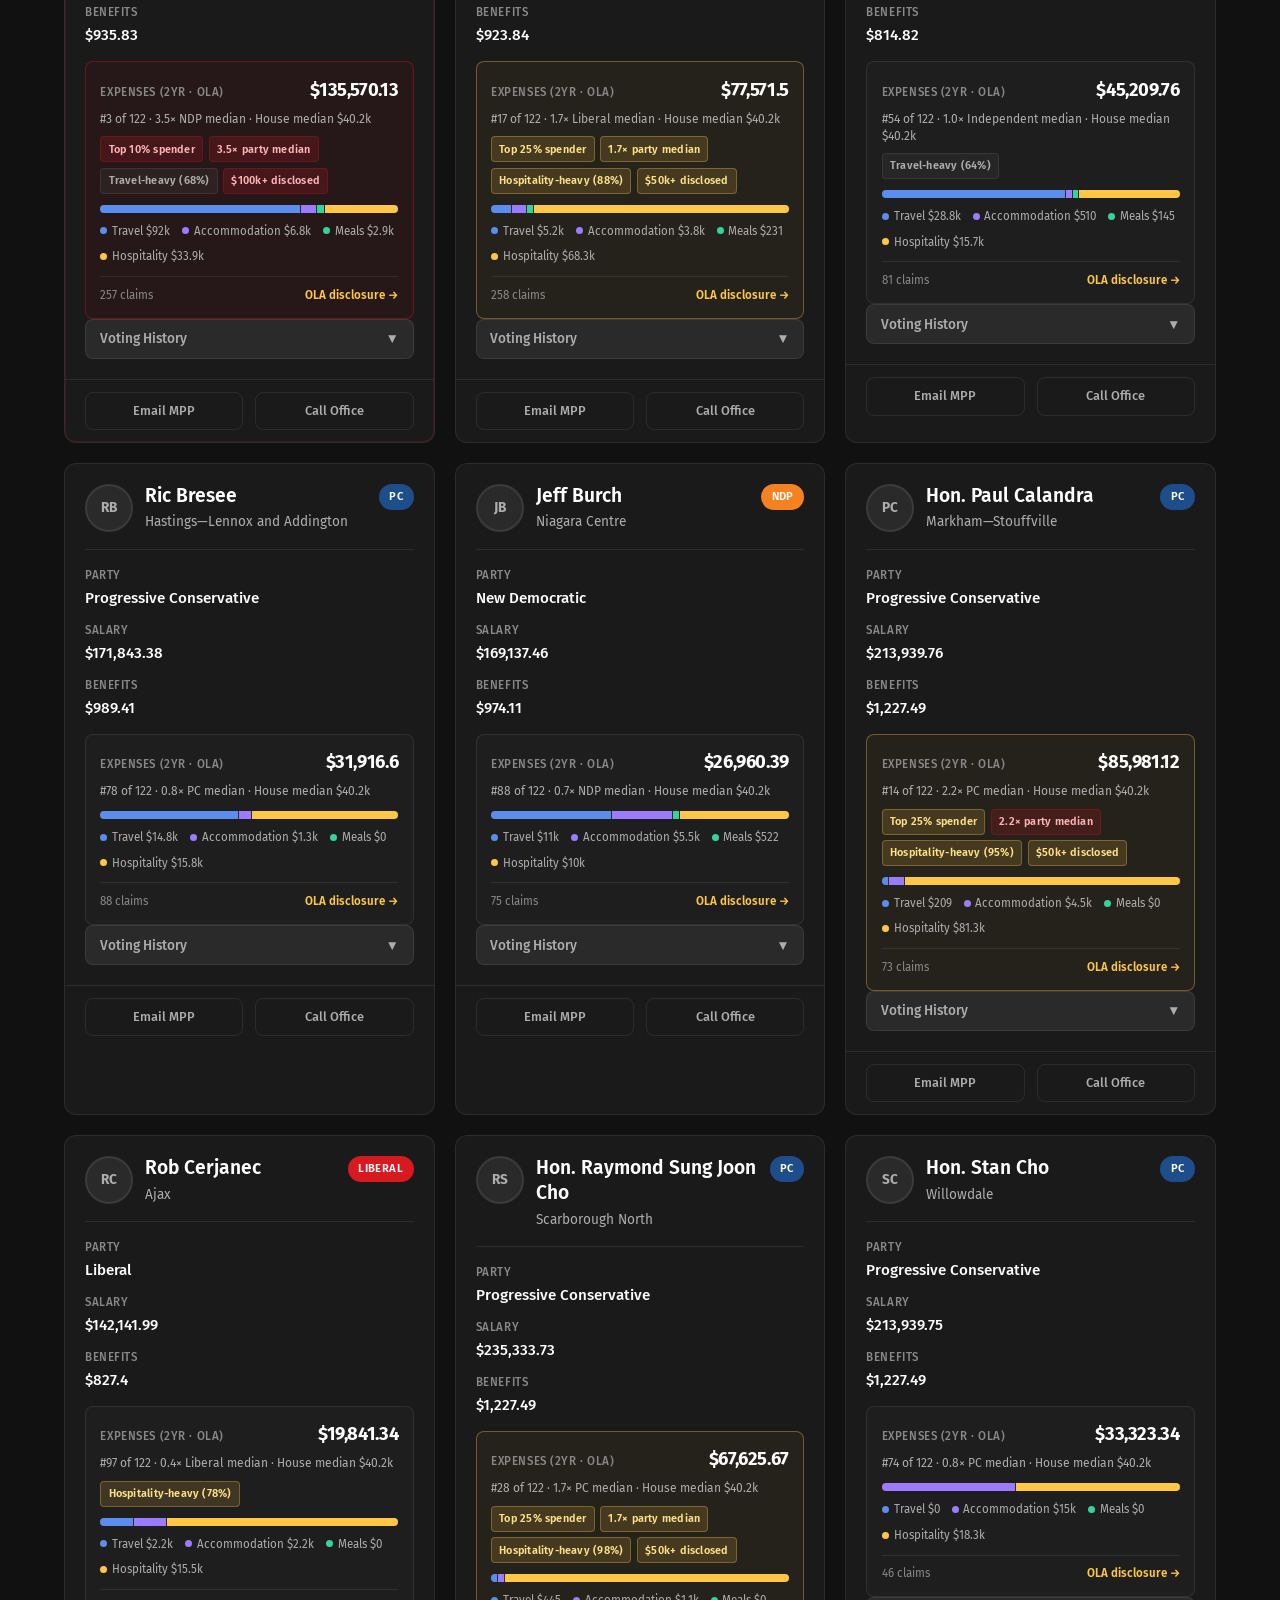
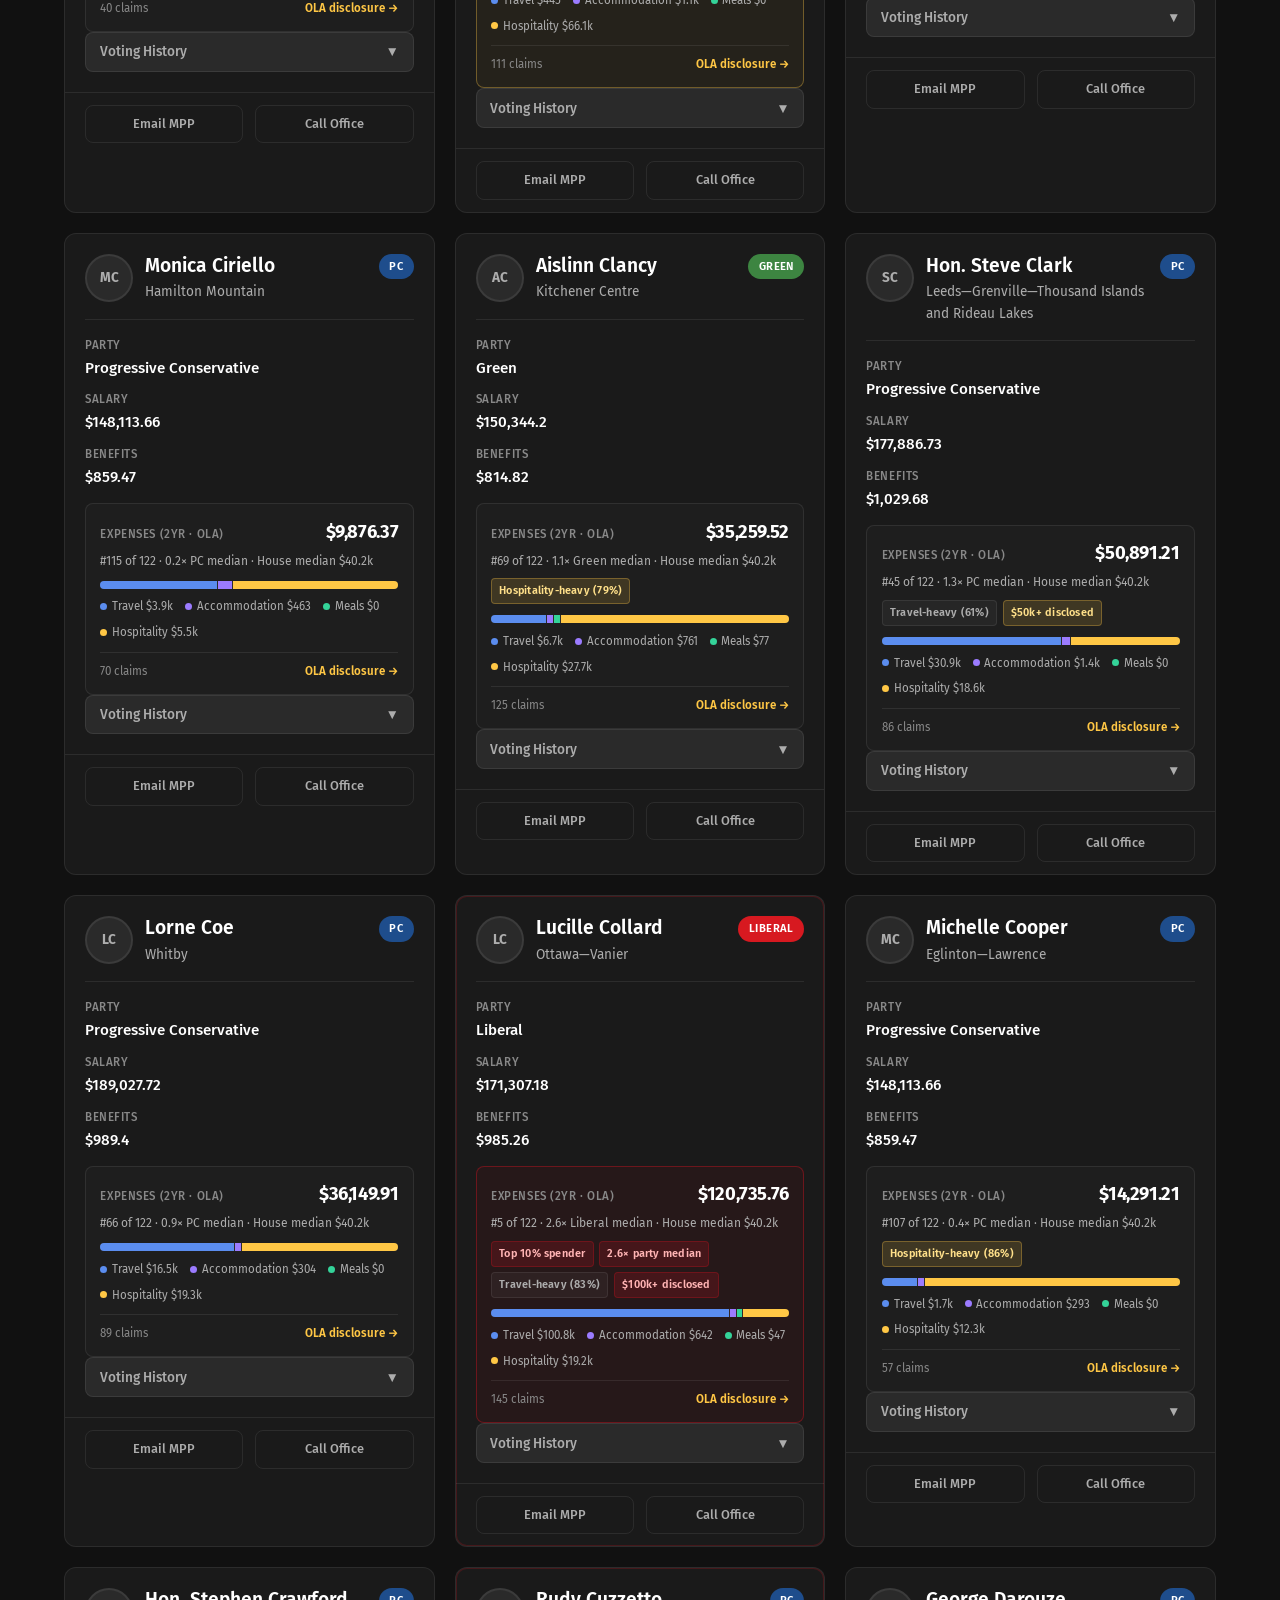
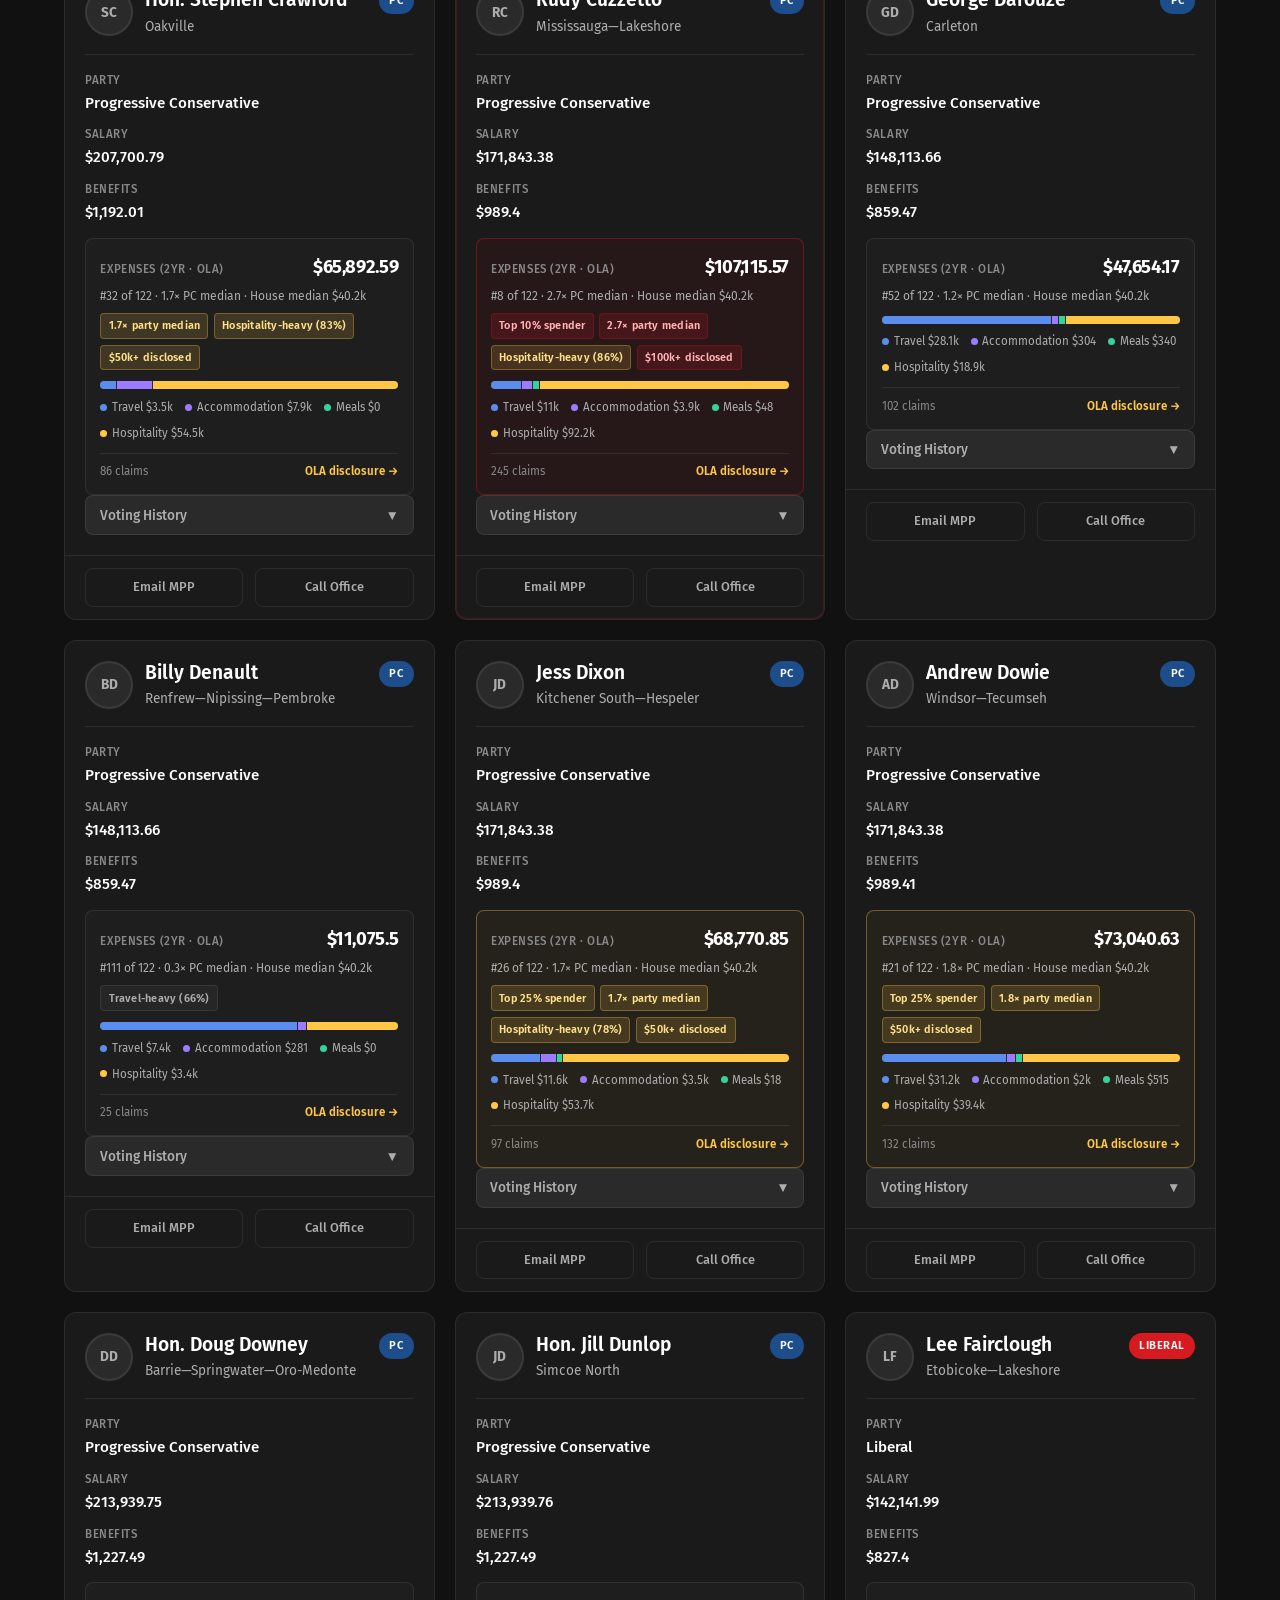
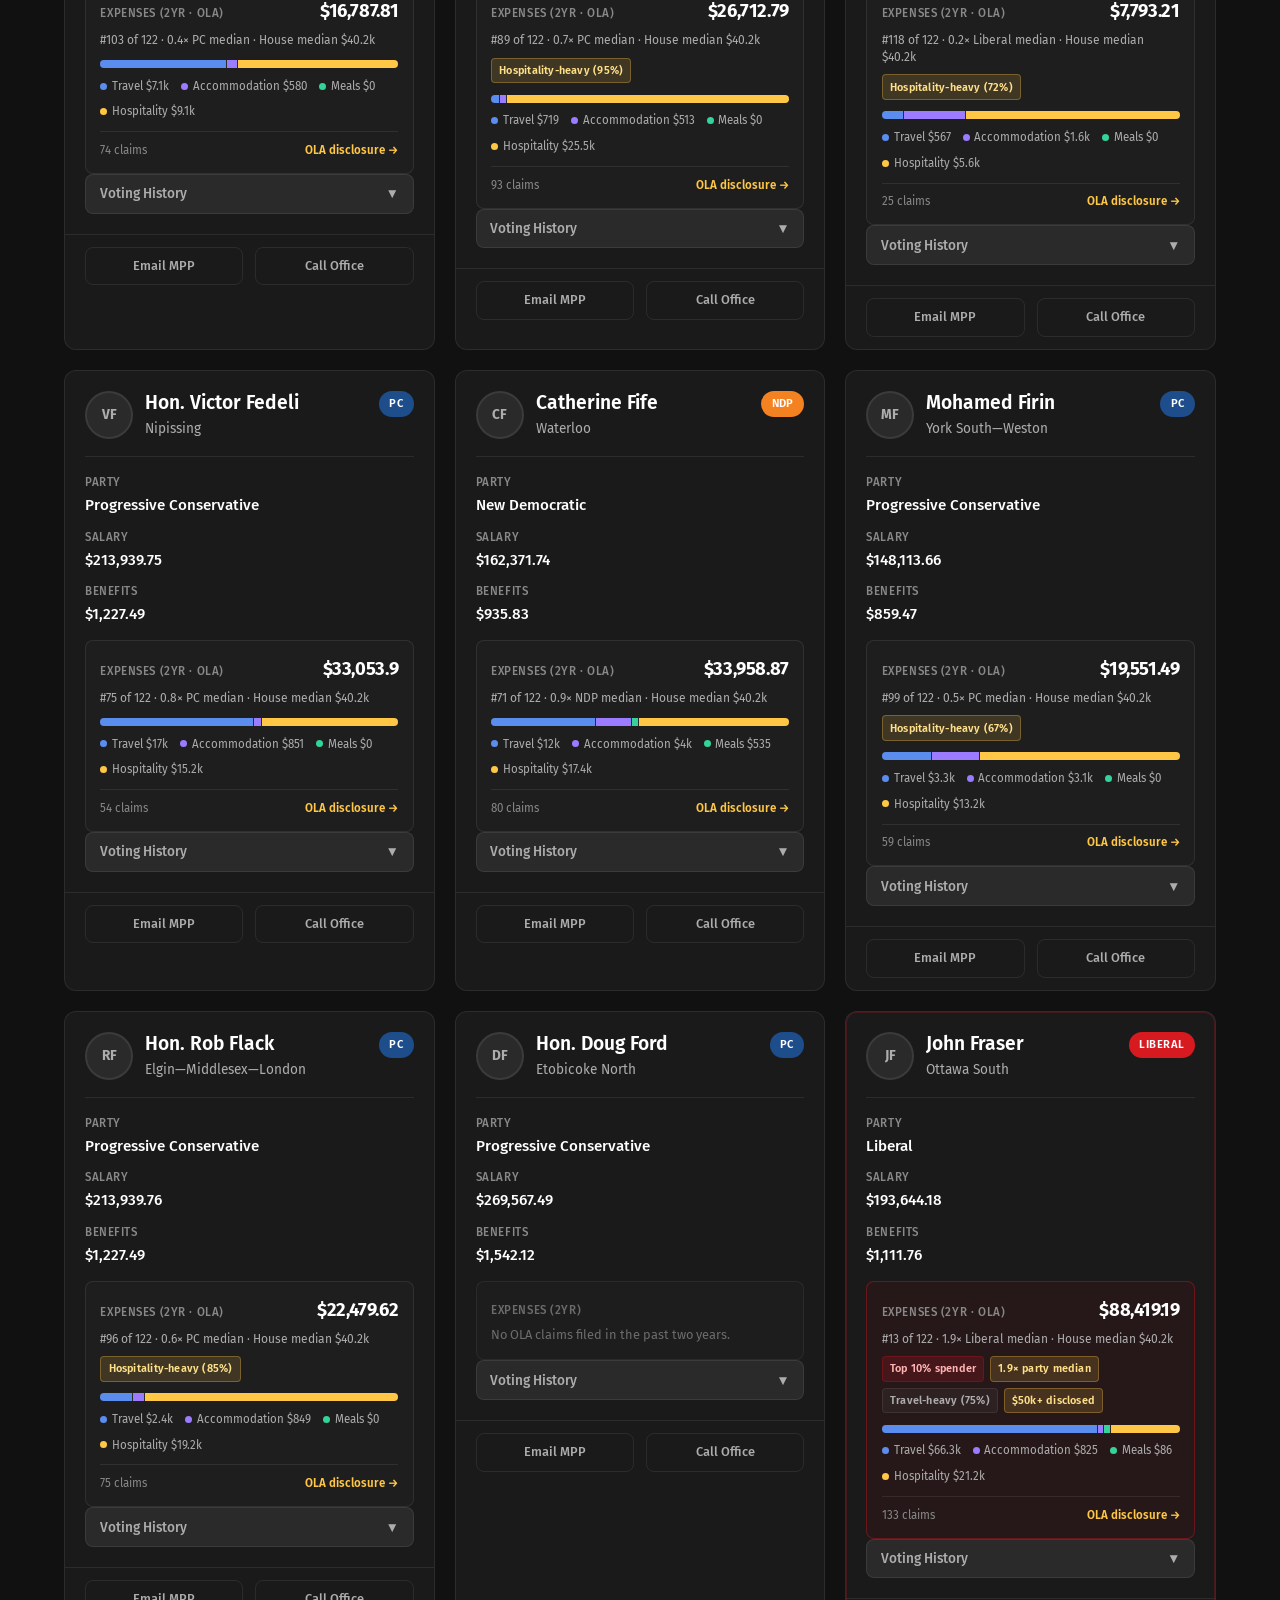
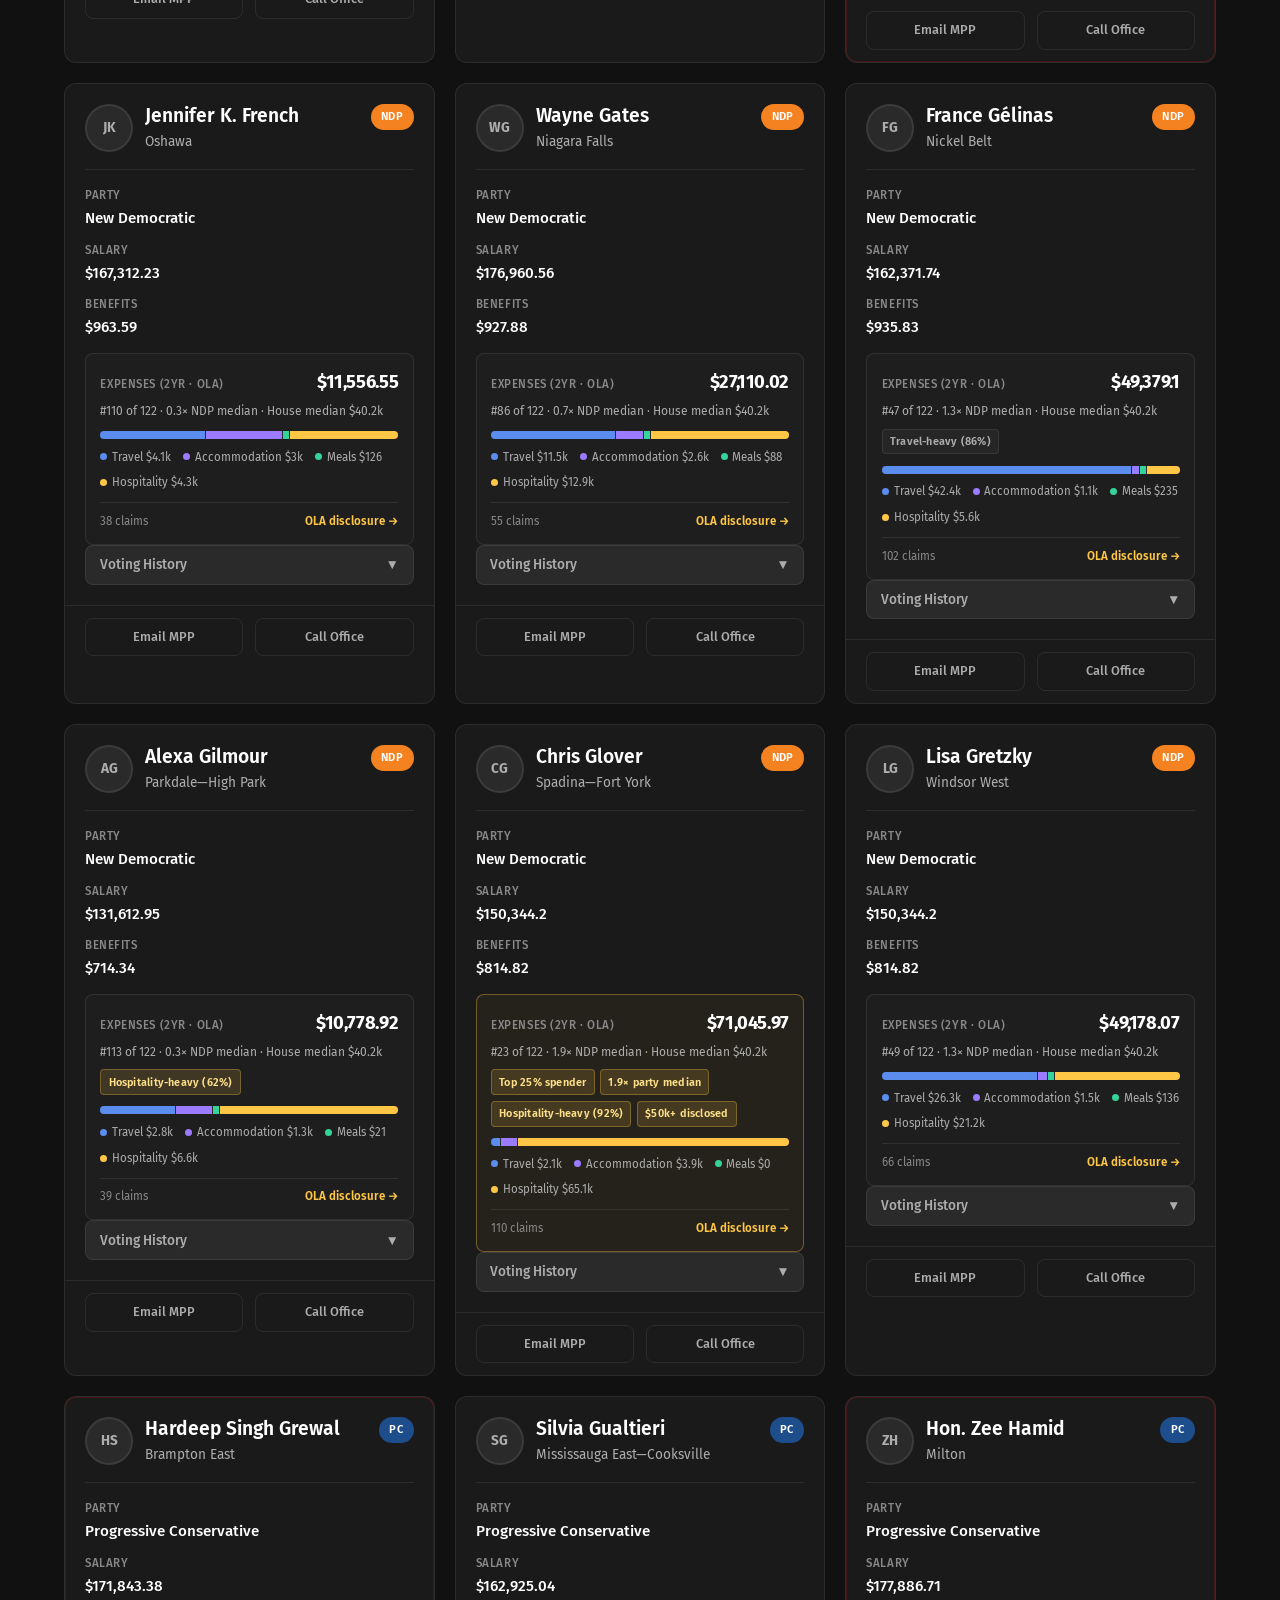
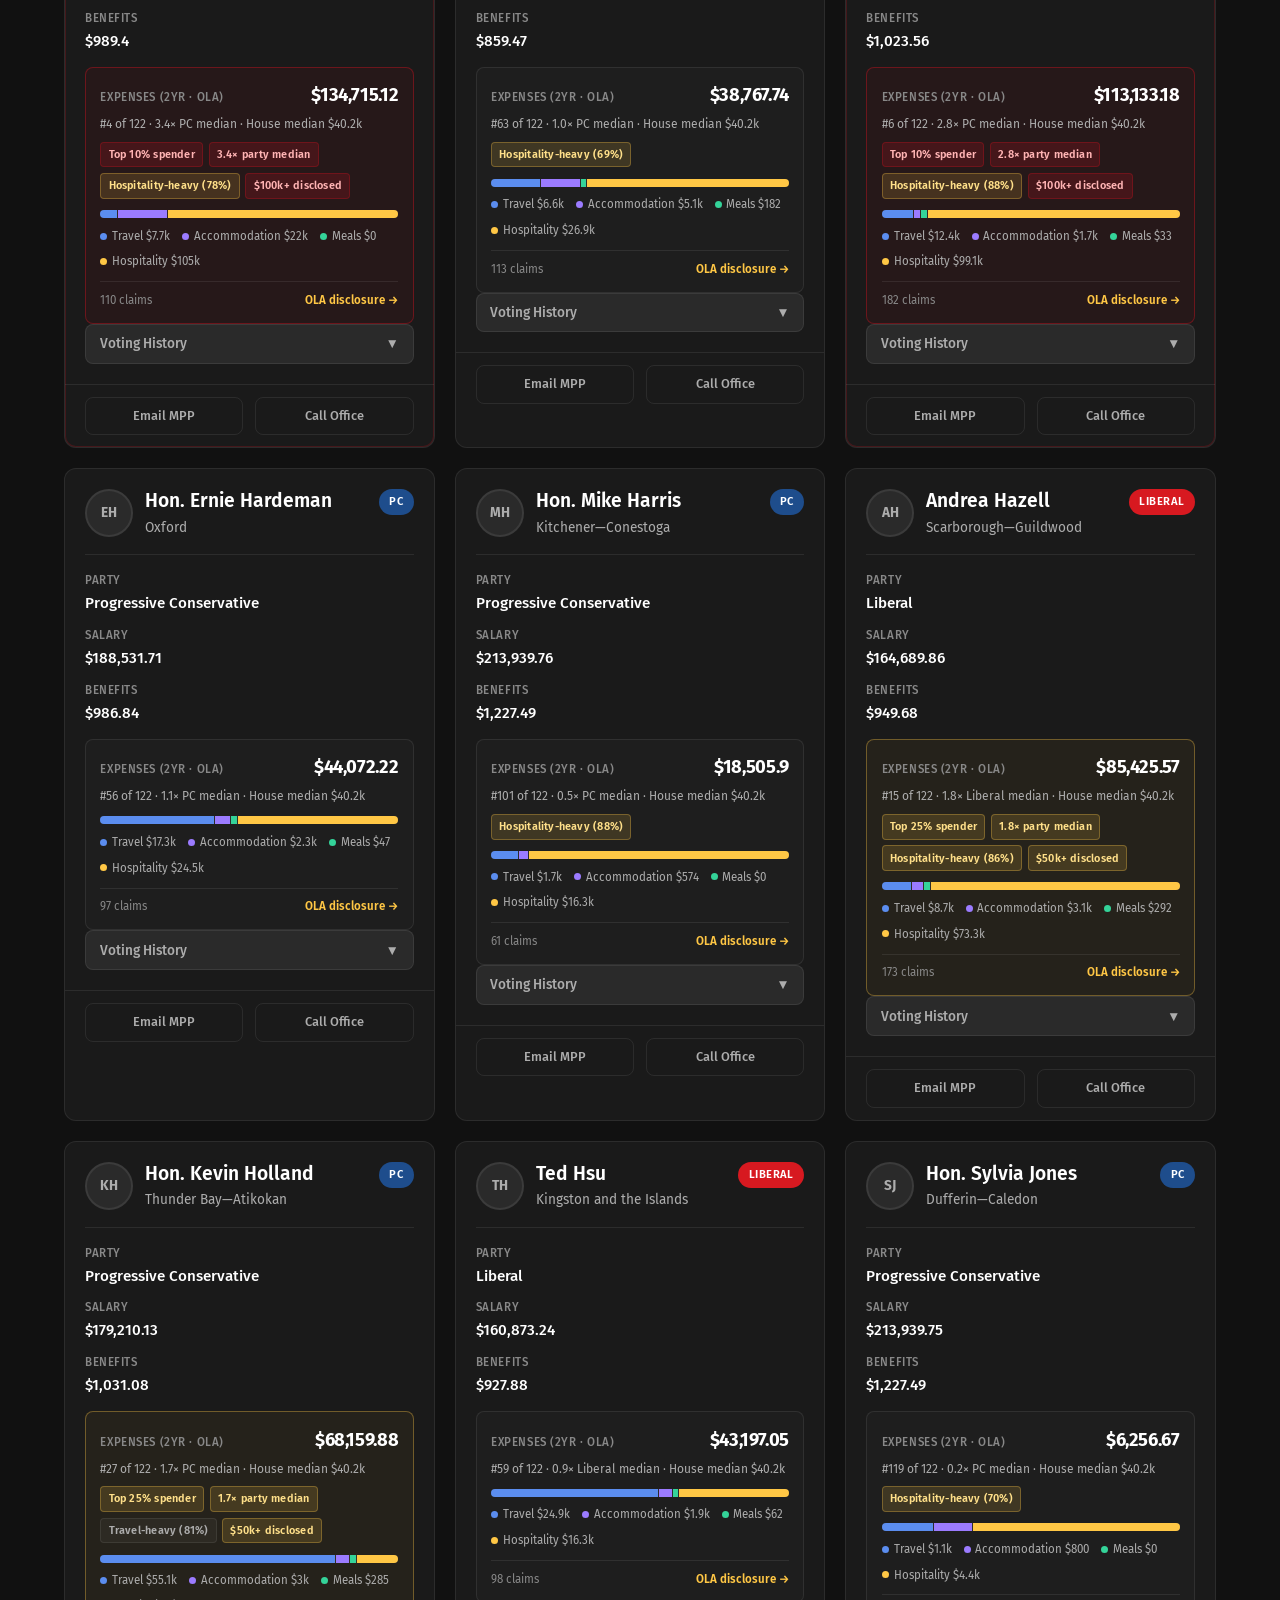
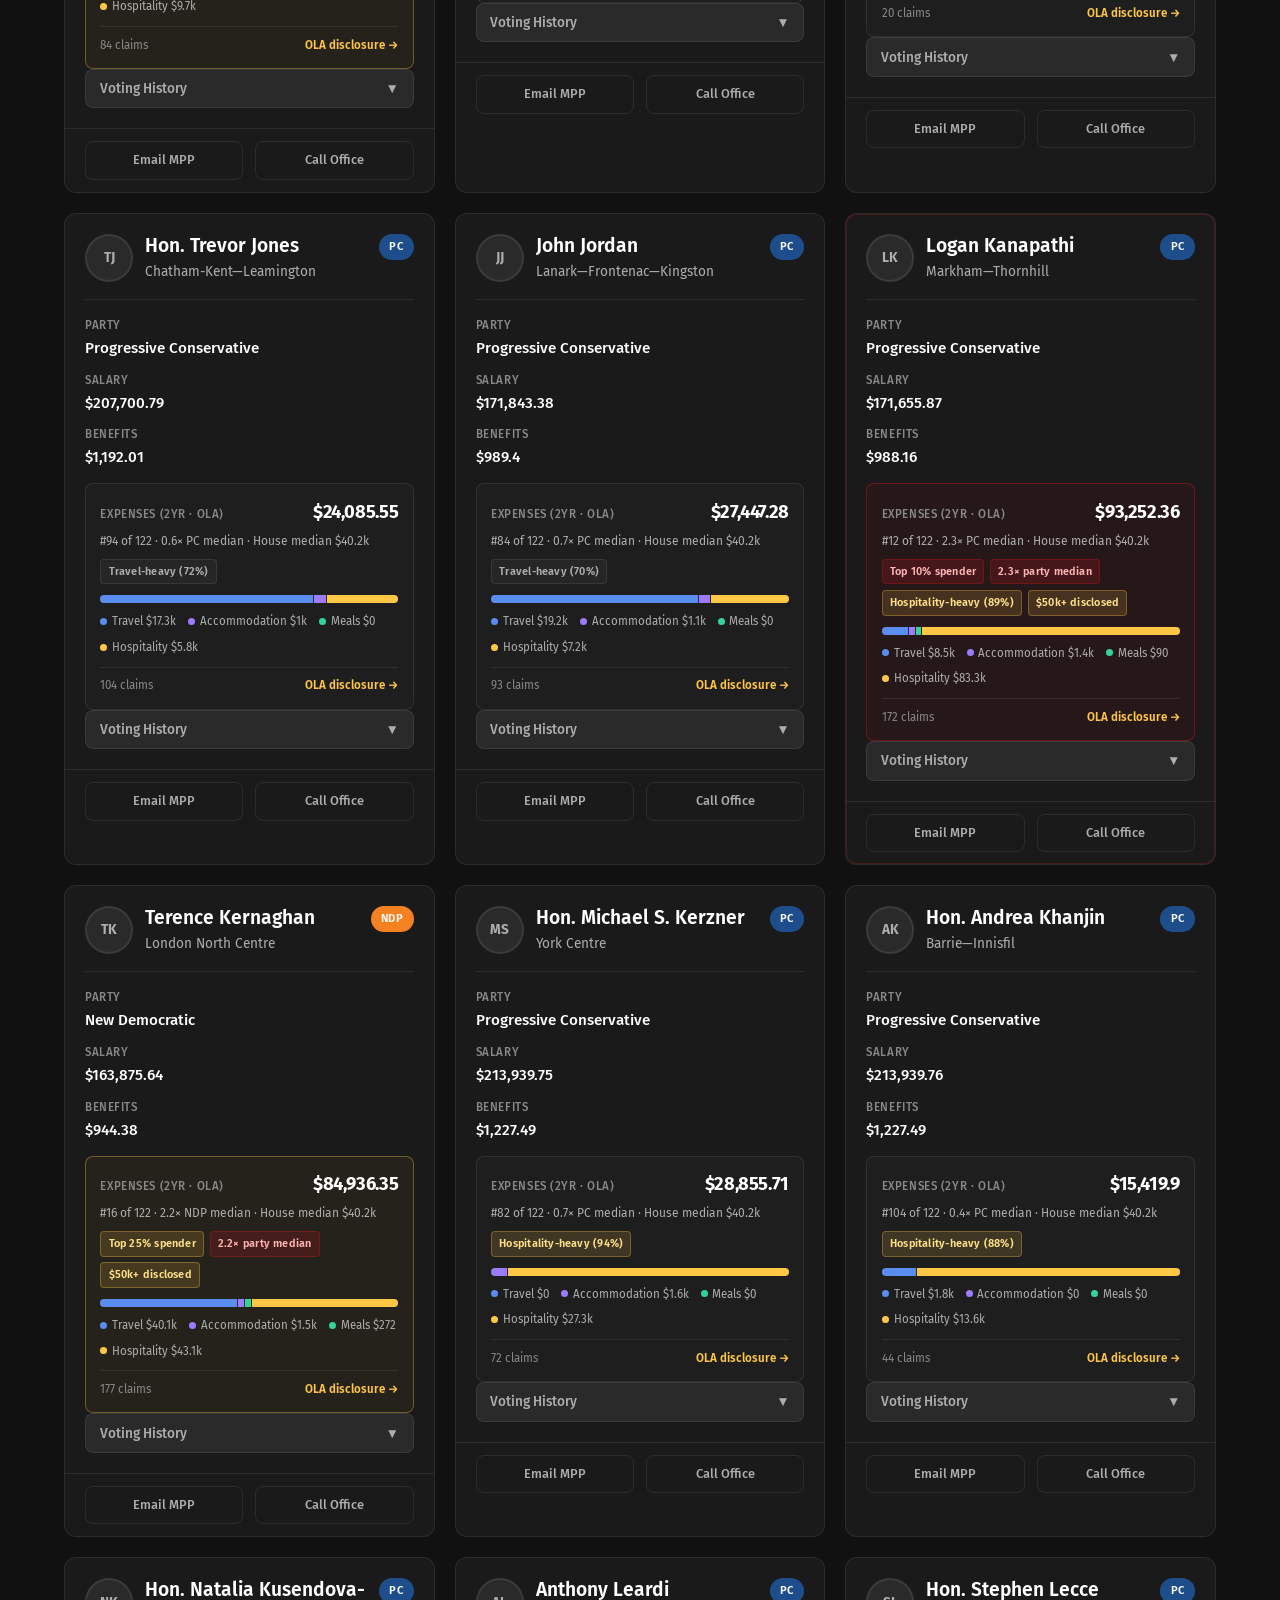
==== commit e87254ec: "Merge the landing narrative into the tracker page. Replace the plain header with the ONAC hero, add " ====
--- a/index.html
+++ b/index.html
@@ -3,8 +3,8 @@
 <head>
   <meta charset="UTF-8">
   <meta name="viewport" content="width=device-width, initial-scale=1.0, viewport-fit=cover">
-  <title>Ontario MPPs & How They Vote | Ontarians Against Corruption</title>
-  <meta name="description" content="Explore Ontario MPP voting records, salaries, and accountability data.">
+  <title>MPP Tracker | Ontarians Against Corruption</title>
+  <meta name="description" content="See how your Ontario MPP votes on key bills, what they spend, and how to contact them. Built by Ontarians Against Corruption.">
   <link rel="stylesheet" href="styles.css" id="main-styles">
   <script>
     (function () {
@@ -20,11 +20,20 @@
 <body>
   <!-- v1 layout -->
   <div id="v1-app">
-    <header class="site-header">
-      <div class="header-inner">
-        <p class="eyebrow">Accountability Tool</p>
-        <h1>Ontario MPPs <span>& How They Vote</span></h1>
-        <p class="header-lead">See how your representative votes on key legislation — without wading through a spreadsheet first.</p>
+    <header class="tracker-hero">
+      <div class="tracker-hero-media" role="img" aria-label="Ontario legislature chamber"></div>
+      <div class="tracker-hero-grain" aria-hidden="true"></div>
+      <div class="tracker-hero-inner">
+        <div class="tracker-brand">
+          <img src="assets/onac.png" alt="" width="44" height="44">
+          <span>Ontarians Against Corruption</span>
+        </div>
+        <h1 class="tracker-plate">MPP TRACKER</h1>
+        <p class="tracker-hero-lead">See how your representative votes — and spends — without opening a spreadsheet.</p>
+        <div class="tracker-hero-cta">
+          <a class="hero-btn hero-btn-primary" href="#search-anchor">Find my MPP</a>
+          <a class="hero-btn hero-btn-ghost" href="#spotlight-bills">Votes that matter</a>
+        </div>
       </div>
     </header>
 
@@ -53,7 +62,7 @@
         </div>
       </section>
 
-      <div class="controls-wrap">
+      <div class="controls-wrap" id="search-anchor">
         <div class="controls-inner">
           <h2 class="controls-title">Search &amp; filter</h2>
           <div class="controls">
@@ -78,6 +87,17 @@
           <div class="search-result" id="search-result" hidden></div>
         </div>
       </div>
+
+      <section class="spotlight-bills" id="spotlight-bills" aria-label="Featured bill votes">
+        <div class="spotlight-bills-inner">
+          <div class="spotlight-bills-head">
+            <p class="spotlight-kicker">On the floor</p>
+            <h2 class="spotlight-title">Votes that matter right now</h2>
+            <p class="spotlight-copy">Tap a bill to show only MPPs who voted Yes — then dig into the full filters below.</p>
+          </div>
+          <div class="spotlight-list" id="spotlight-list"></div>
+        </div>
+      </section>
 
       <div class="campaign-filters expense-filters" id="expense-filters" aria-label="Expense spotlight filters">
         <details class="filter-drawer" data-collapse-mobile open>
@@ -138,11 +158,24 @@
         <p class="table-note">All voting records in one place. Scroll horizontally to see every bill.</p>
         <div id="table-container"></div>
       </section>
+
+      <section class="action-band" id="take-action">
+        <div class="action-band-inner">
+          <div>
+            <h2>Don’t just look it up — use it.</h2>
+            <p>Email your MPP from a card, join an OAC campaign, or get the next call to action in your inbox.</p>
+          </div>
+          <div class="action-band-cta">
+            <a class="hero-btn hero-btn-primary" href="https://onac.ca/" target="_blank" rel="noopener">Join a campaign</a>
+            <a class="hero-btn hero-btn-ghost" href="https://onac.ca/" target="_blank" rel="noopener">onac.ca</a>
+          </div>
+        </div>
+      </section>
     </div>
 
     <footer class="site-footer">
       <p>Data sourced from the <a href="https://www.ola.org/" target="_blank" rel="noopener">Legislative Assembly of Ontario</a>.</p>
-      <p>© 2026 <a href="https://ontariocorruption.org/" target="_blank" rel="noopener">Ontarians Against Corruption</a>.</p>
+      <p>© 2026 <a href="https://onac.ca/" target="_blank" rel="noopener">Ontarians Against Corruption</a>.</p>
     </footer>
   </div>
 
--- a/styles.css
+++ b/styles.css
@@ -1,4 +1,4 @@
-@import url('https://fonts.googleapis.com/css2?family=Fira+Sans:ital,wght@0,300;0,400;0,500;0,600;0,700;1,400&display=swap');
+@import url('https://fonts.googleapis.com/css2?family=Archivo+Black&family=Fira+Sans:ital,wght@0,300;0,400;0,500;0,600;0,700;1,400&display=swap');
 
 :root {
   --bg: #111111;
@@ -18,6 +18,7 @@
   --radius: 12px;
   --radius-sm: 8px;
   --font: 'Fira Sans', sans-serif;
+  --display: 'Archivo Black', 'Fira Sans', sans-serif;
   --transition: 0.2s ease;
   --content-width: 1200px;
 
@@ -48,7 +49,322 @@
   overflow-x: hidden;
 }
 
-/* Header */
+/* Header / narrative hero */
+.tracker-hero {
+  position: relative;
+  min-height: clamp(22rem, 68svh, 34rem);
+  display: grid;
+  align-items: end;
+  overflow: hidden;
+  isolation: isolate;
+  border-bottom: 1px solid var(--border);
+}
+
+.tracker-hero-media {
+  position: absolute;
+  inset: 0;
+  z-index: -2;
+  background:
+    linear-gradient(180deg, rgba(17, 17, 17, 0.25) 0%, rgba(17, 17, 17, 0.78) 52%, var(--bg) 100%),
+    radial-gradient(ellipse 80% 55% at 70% 28%, rgba(255, 199, 69, 0.12), transparent 55%),
+    url("https://onac.ca/wp-content/uploads/2026/07/house.jpg") center/cover no-repeat;
+  transform: scale(1.03);
+  animation: heroDrift 18s ease-in-out infinite alternate;
+}
+
+.tracker-hero-grain {
+  position: absolute;
+  inset: 0;
+  z-index: -1;
+  opacity: 0.07;
+  pointer-events: none;
+  background-image: url("data:image/svg+xml,%3Csvg viewBox='0 0 200 200' xmlns='http://www.w3.org/2000/svg'%3E%3Cfilter id='n'%3E%3CfeTurbulence type='fractalNoise' baseFrequency='0.85' numOctaves='4' stitchTiles='stitch'/%3E%3C/filter%3E%3Crect width='100%25' height='100%25' filter='url(%23n)'/%3E%3C/svg%3E");
+}
+
+@keyframes heroDrift {
+  from { transform: scale(1.03) translate3d(0, 0, 0); }
+  to { transform: scale(1.07) translate3d(-1.2%, -0.8%, 0); }
+}
+
+.tracker-hero-inner {
+  width: min(100% - 2rem, var(--content-width));
+  margin: 0 auto;
+  padding: 3.5rem 0 2.5rem;
+}
+
+.tracker-brand {
+  display: flex;
+  align-items: center;
+  gap: 0.75rem;
+  margin-bottom: 1.25rem;
+  animation: heroRise 0.75s ease both;
+}
+
+.tracker-brand img {
+  width: 2.75rem;
+  height: 2.75rem;
+  border-radius: 50%;
+  background: #000;
+}
+
+.tracker-brand span {
+  font-size: 0.72rem;
+  font-weight: 700;
+  letter-spacing: 0.14em;
+  text-transform: uppercase;
+  color: var(--accent-yellow);
+}
+
+.tracker-plate {
+  display: inline-block;
+  background: var(--accent-yellow);
+  color: #111;
+  font-family: var(--display);
+  font-size: clamp(2.1rem, 7vw, 4.25rem);
+  line-height: 0.92;
+  letter-spacing: -0.02em;
+  padding: 0.22em 0.32em 0.18em;
+  margin-bottom: 0.95rem;
+  box-shadow: 6px 6px 0 rgba(0, 0, 0, 0.4);
+  animation: heroRise 0.8s 0.06s ease both;
+}
+
+.tracker-hero-lead {
+  max-width: 28rem;
+  color: var(--text-muted);
+  font-size: clamp(1rem, 2.2vw, 1.15rem);
+  margin-bottom: 1.35rem;
+  animation: heroRise 0.8s 0.12s ease both;
+}
+
+.tracker-hero-cta {
+  display: flex;
+  flex-wrap: wrap;
+  gap: 0.65rem;
+  animation: heroRise 0.8s 0.18s ease both;
+}
+
+@keyframes heroRise {
+  from { opacity: 0; transform: translateY(14px); }
+  to { opacity: 1; transform: none; }
+}
+
+.hero-btn {
+  display: inline-flex;
+  align-items: center;
+  justify-content: center;
+  min-height: 2.85rem;
+  padding: 0.65rem 1.15rem;
+  font-family: var(--font);
+  font-size: 0.92rem;
+  font-weight: 700;
+  text-decoration: none;
+  border: 2px solid transparent;
+  cursor: pointer;
+  transition: transform var(--transition), background var(--transition), color var(--transition), border-color var(--transition);
+}
+
+.hero-btn:hover { transform: translateY(-1px); }
+
+.hero-btn-primary {
+  background: var(--accent-yellow);
+  color: #111;
+}
+
+.hero-btn-primary:hover { background: #ffd56d; }
+
+.hero-btn-ghost {
+  background: transparent;
+  color: var(--text);
+  border-color: rgba(255, 255, 255, 0.35);
+}
+
+.hero-btn-ghost:hover {
+  border-color: var(--accent-yellow);
+  color: var(--accent-yellow);
+}
+
+/* Spotlight bills — narrative entry into filters */
+.spotlight-bills {
+  max-width: var(--content-width);
+  margin: 0 auto 1.25rem;
+  padding: 0 1.5rem;
+}
+
+.spotlight-bills-inner {
+  border-top: 1px solid var(--border);
+}
+
+.spotlight-bills-head {
+  padding: 1.5rem 0 0.85rem;
+}
+
+.spotlight-kicker {
+  font-size: 0.72rem;
+  font-weight: 700;
+  letter-spacing: 0.12em;
+  text-transform: uppercase;
+  color: var(--accent-yellow);
+  margin-bottom: 0.4rem;
+}
+
+.spotlight-title {
+  font-family: var(--display);
+  font-size: clamp(1.45rem, 3.5vw, 2rem);
+  line-height: 1.1;
+  letter-spacing: -0.02em;
+  margin-bottom: 0.35rem;
+}
+
+.spotlight-copy {
+  color: var(--text-muted);
+  font-size: 0.95rem;
+  max-width: 36rem;
+}
+
+.spotlight-list {
+  display: grid;
+}
+
+.spotlight-row {
+  display: grid;
+  grid-template-columns: auto 1fr auto;
+  gap: 0.85rem 1.25rem;
+  align-items: center;
+  width: 100%;
+  padding: 1.05rem 0.15rem;
+  border: none;
+  border-bottom: 1px solid var(--border);
+  background: transparent;
+  color: inherit;
+  font: inherit;
+  text-align: left;
+  cursor: pointer;
+  transition: background var(--transition), padding-left var(--transition);
+}
+
+.spotlight-row:hover,
+.spotlight-row:focus-visible {
+  background: rgba(255, 199, 69, 0.05);
+  padding-left: 0.45rem;
+  outline: none;
+}
+
+.spotlight-id {
+  font-family: var(--display);
+  font-size: clamp(1.15rem, 2.5vw, 1.45rem);
+  color: var(--accent-yellow);
+  white-space: nowrap;
+}
+
+.spotlight-meta strong {
+  display: block;
+  font-size: 0.98rem;
+  font-weight: 700;
+  margin-bottom: 0.15rem;
+}
+
+.spotlight-meta span {
+  color: var(--text-muted);
+  font-size: 0.85rem;
+}
+
+.spotlight-stat {
+  font-size: 0.78rem;
+  font-weight: 700;
+  letter-spacing: 0.04em;
+  text-transform: uppercase;
+  text-align: right;
+  color: var(--text);
+}
+
+.spotlight-stat em {
+  display: block;
+  margin-top: 0.15rem;
+  font-style: normal;
+  font-weight: 500;
+  text-transform: none;
+  letter-spacing: 0;
+  color: var(--text-dim);
+}
+
+/* Yellow action band */
+.action-band {
+  background: var(--accent-yellow);
+  color: #111;
+  padding: 2.25rem 1.5rem;
+  margin-top: 2rem;
+}
+
+.action-band-inner {
+  max-width: var(--content-width);
+  margin: 0 auto;
+  display: grid;
+  grid-template-columns: 1.3fr auto;
+  gap: 1.25rem 2rem;
+  align-items: center;
+}
+
+.action-band h2 {
+  font-family: var(--display);
+  font-size: clamp(1.45rem, 3.5vw, 2.1rem);
+  line-height: 1.05;
+  margin-bottom: 0.4rem;
+}
+
+.action-band p {
+  font-size: 0.98rem;
+  opacity: 0.9;
+  max-width: 34rem;
+}
+
+.action-band-cta {
+  display: flex;
+  flex-wrap: wrap;
+  gap: 0.6rem;
+}
+
+.action-band .hero-btn-primary {
+  background: #111;
+  color: #fff;
+}
+
+.action-band .hero-btn-primary:hover { background: #000; }
+
+.action-band .hero-btn-ghost {
+  border-color: rgba(0, 0, 0, 0.35);
+  color: #111;
+}
+
+.action-band .hero-btn-ghost:hover {
+  border-color: #111;
+}
+
+body.embed-mode .tracker-hero {
+  min-height: clamp(18rem, 52svh, 28rem);
+}
+
+body.embed-mode .tracker-hero-inner {
+  padding-top: 2.5rem;
+  padding-bottom: 2rem;
+}
+
+body.embed-mode .spotlight-bills,
+body.embed-mode .action-band {
+  padding-left: 1rem;
+  padding-right: 1rem;
+}
+
+body.embed-mode .action-band {
+  margin-bottom: 0;
+}
+
+@media (prefers-reduced-motion: reduce) {
+  .tracker-hero-media { animation: none; }
+  .tracker-brand, .tracker-plate, .tracker-hero-lead, .tracker-hero-cta { animation: none; }
+}
+
+/* Legacy standalone header (unused when hero is present) */
 .site-header {
   background: linear-gradient(180deg, #1a1a1a 0%, var(--bg) 100%);
   border-bottom: 1px solid var(--border);
@@ -1489,9 +1805,35 @@
 
   .intro-section,
   .cards-section,
-  .spreadsheet-section {
+  .spreadsheet-section,
+  .spotlight-bills {
     padding-left: 0.85rem;
     padding-right: 0.85rem;
+  }
+
+  .tracker-hero-inner {
+    padding: 2.25rem 0 1.75rem;
+  }
+
+  .tracker-plate {
+    font-size: clamp(1.85rem, 10vw, 2.6rem);
+  }
+
+  .spotlight-row {
+    grid-template-columns: 1fr;
+    gap: 0.3rem;
+  }
+
+  .spotlight-stat {
+    text-align: left;
+  }
+
+  .action-band-inner {
+    grid-template-columns: 1fr;
+  }
+
+  .action-band {
+    padding: 1.75rem 0.85rem;
   }
 
   .intro-section {
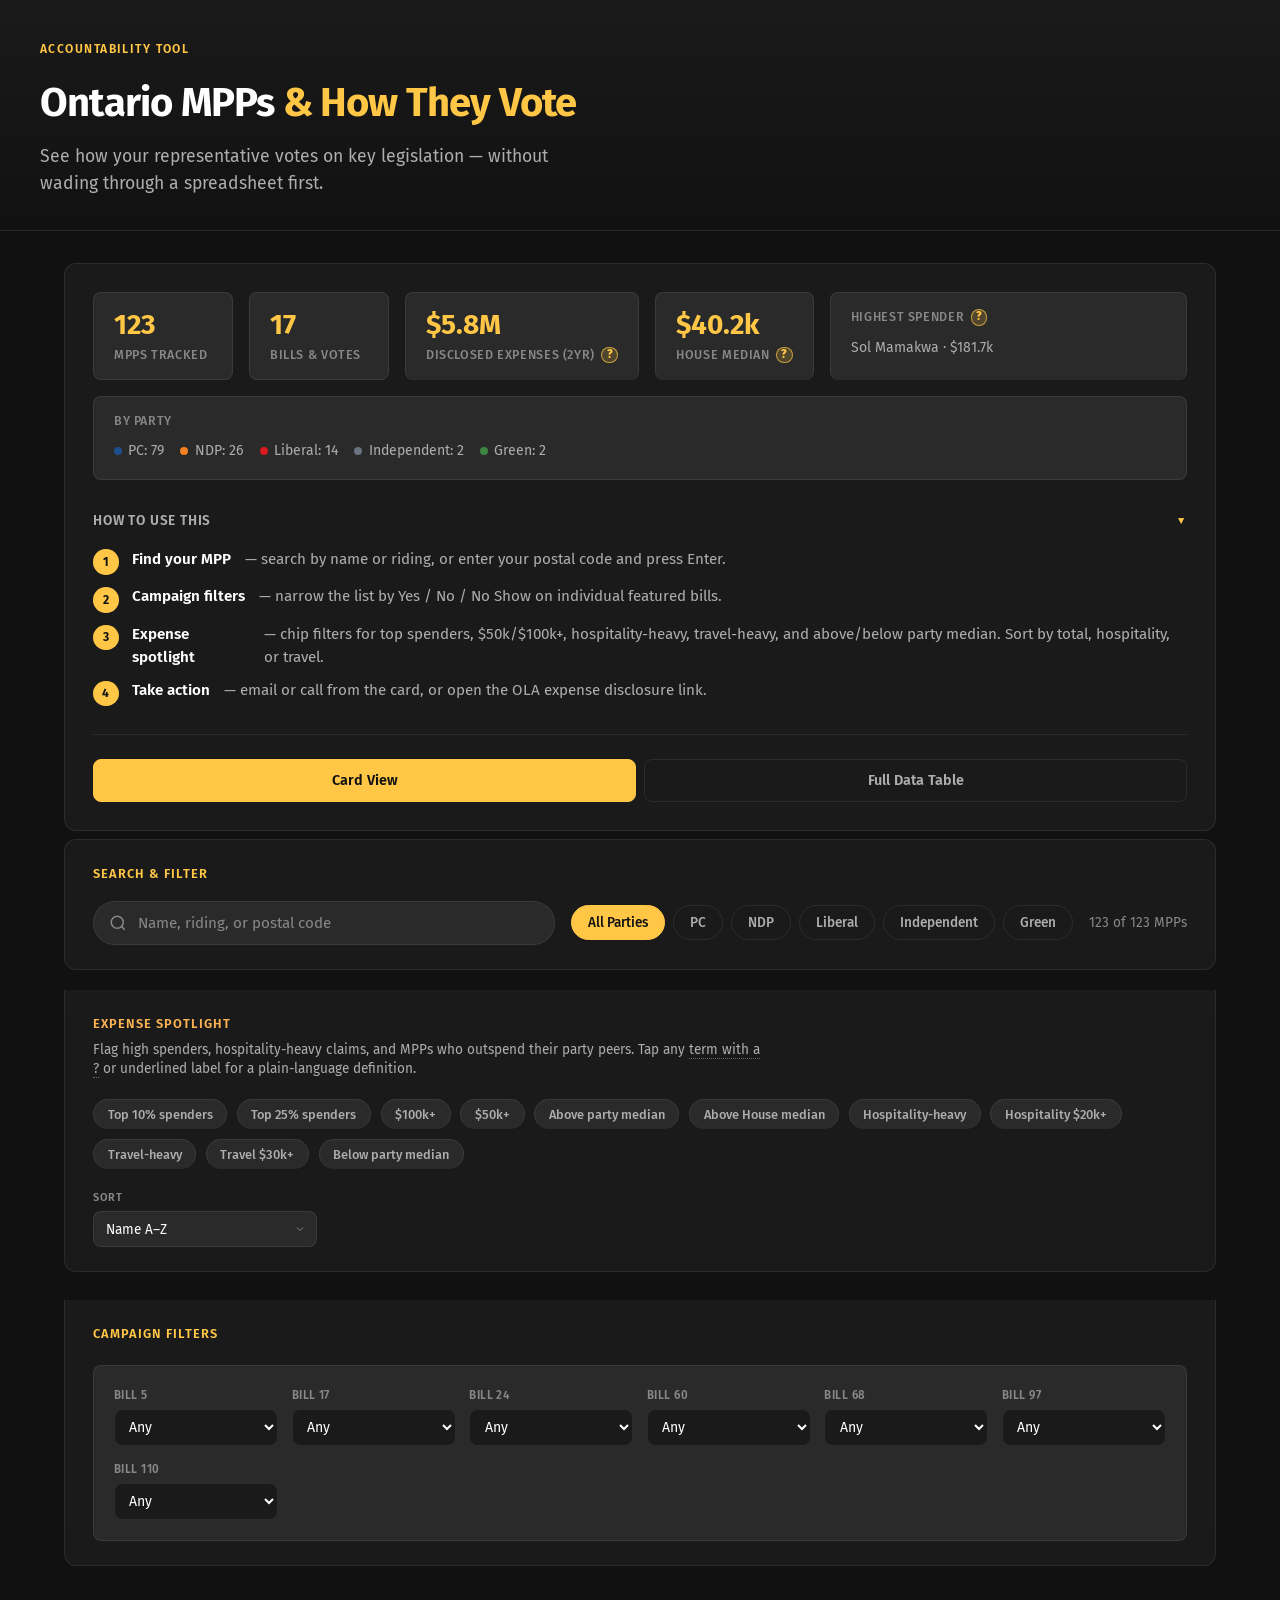
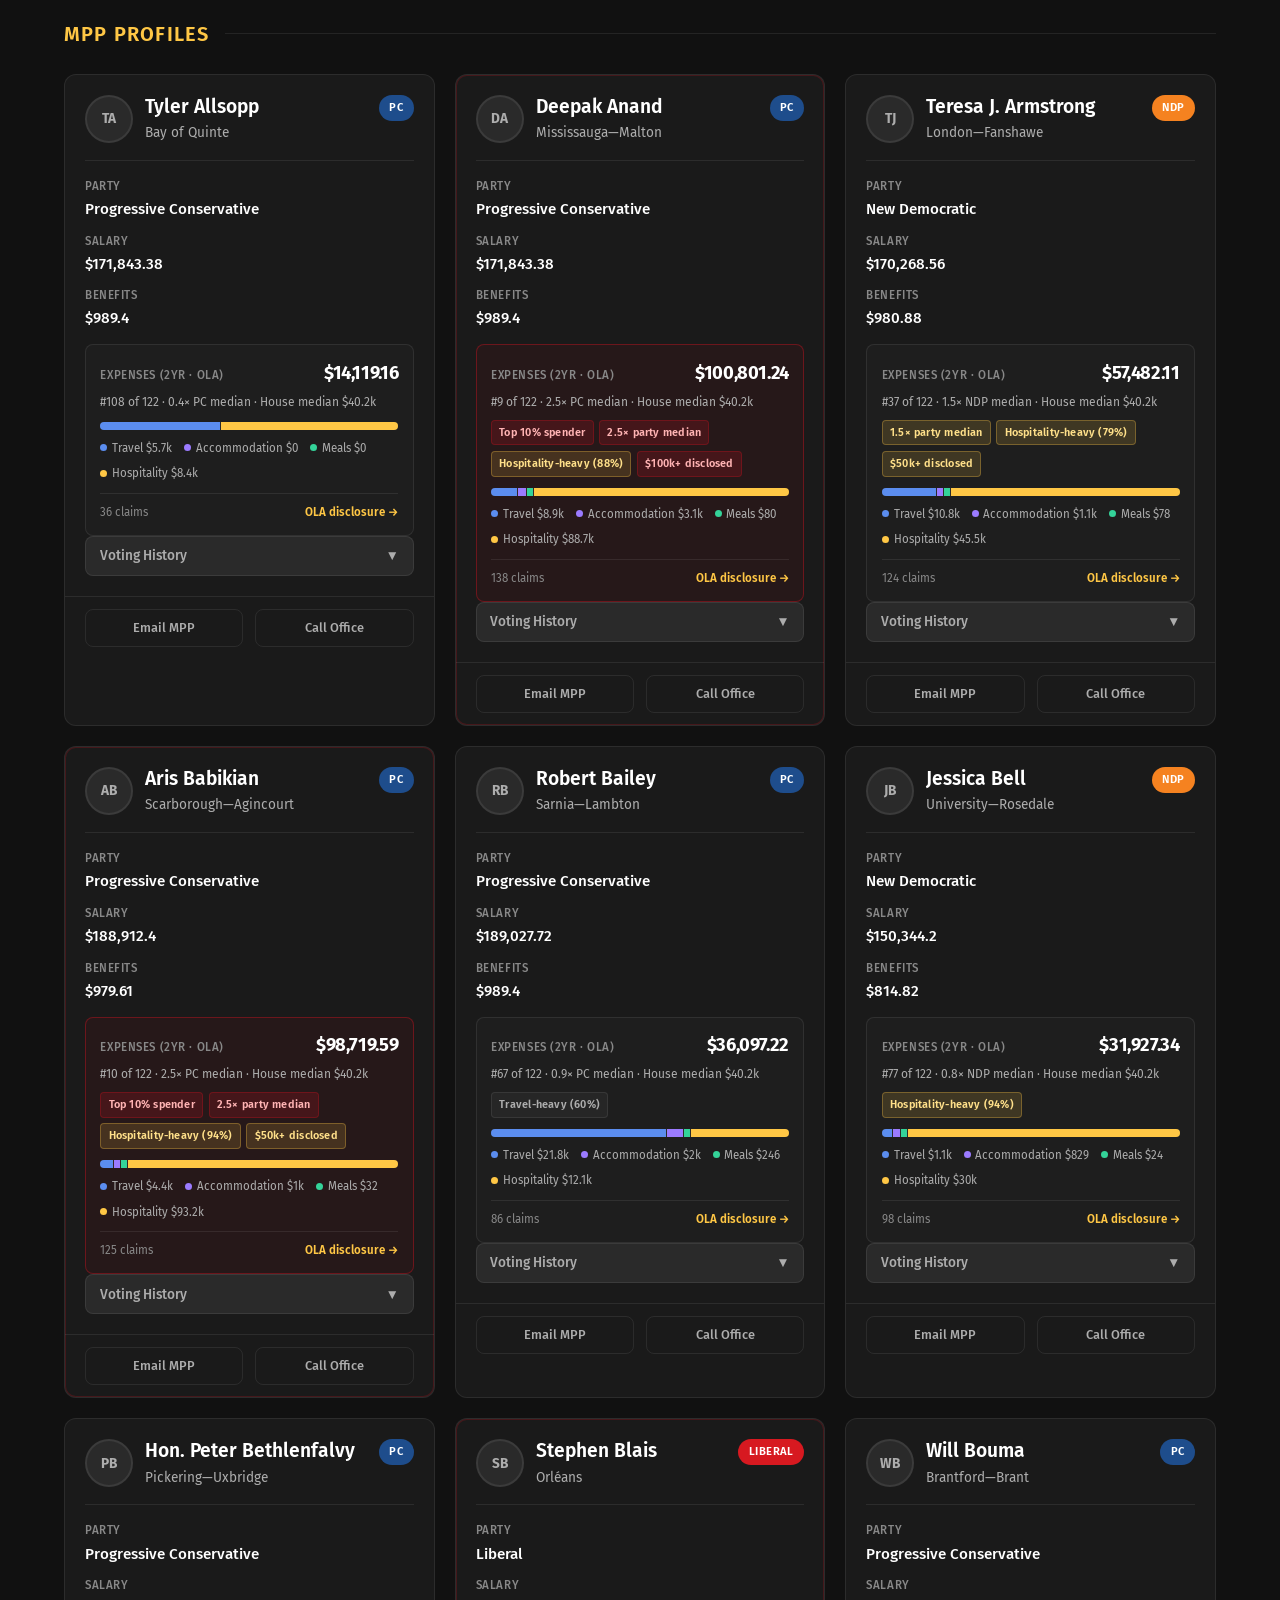
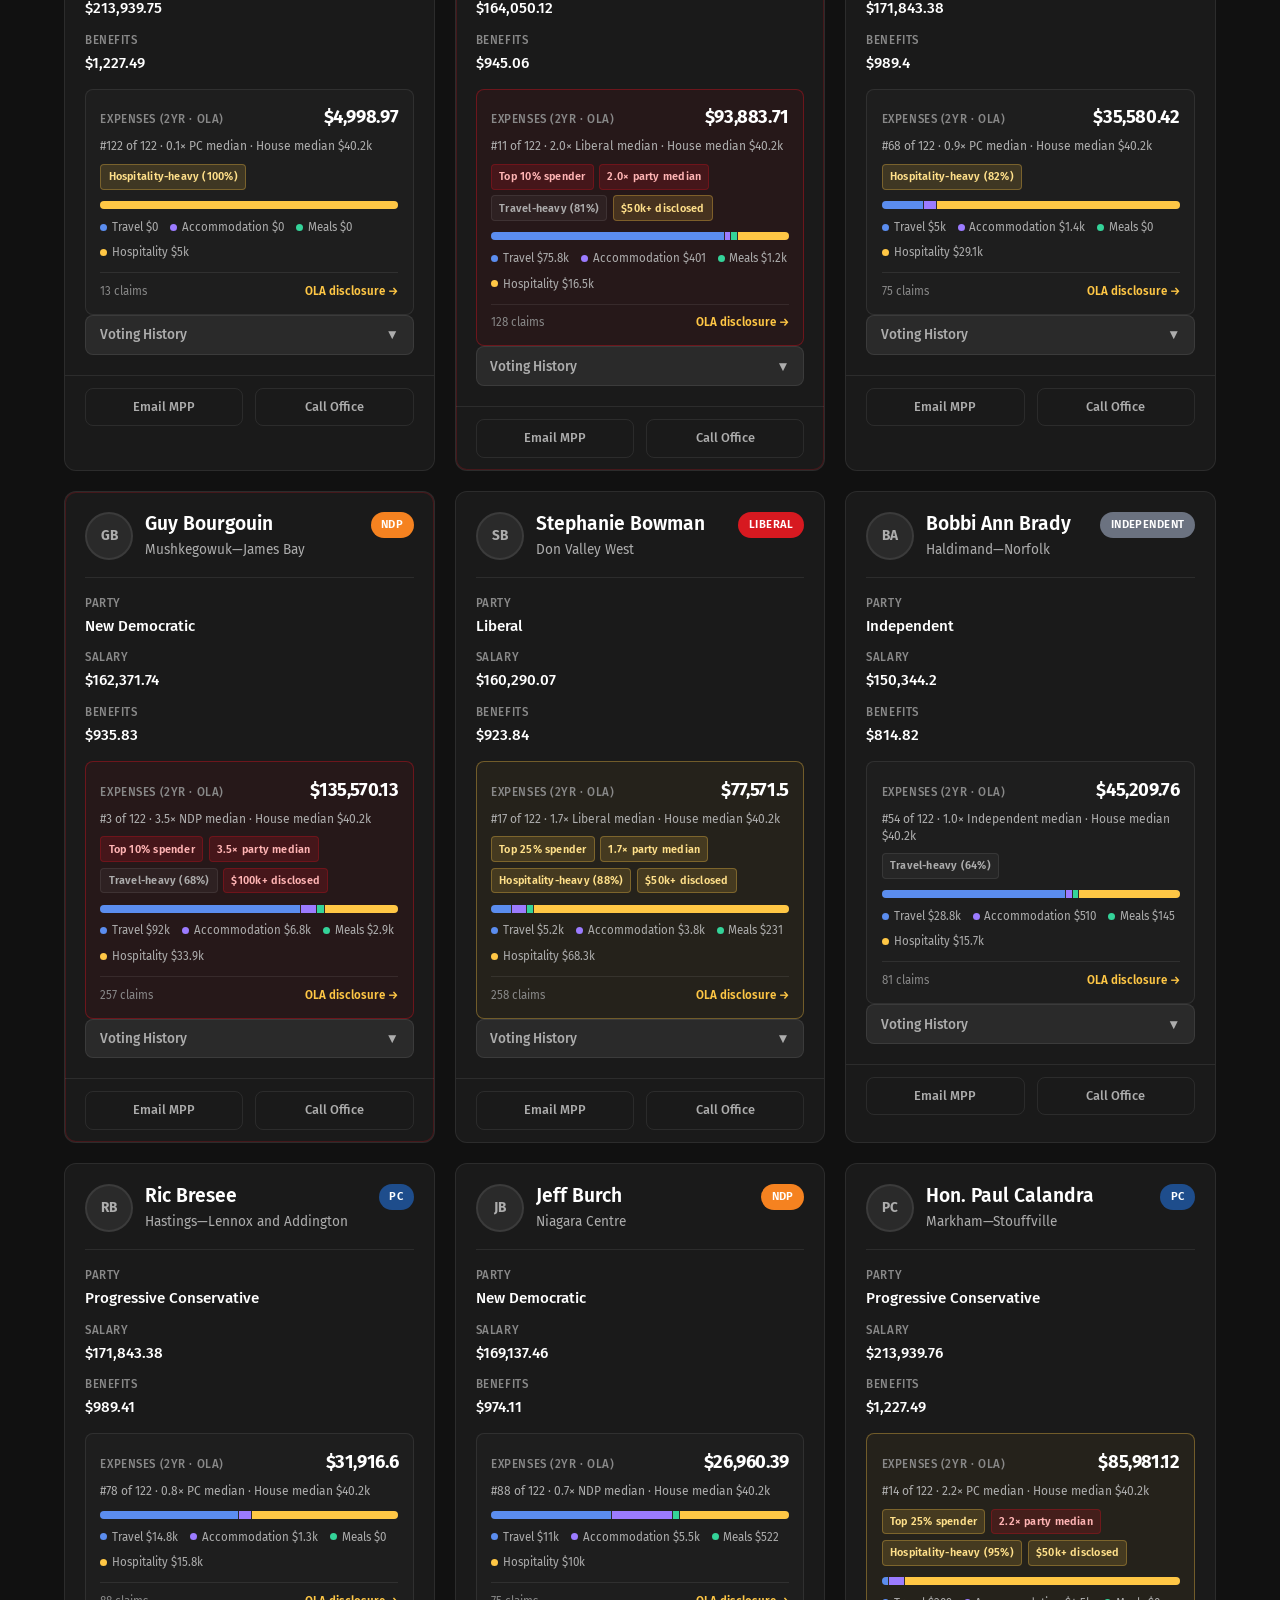
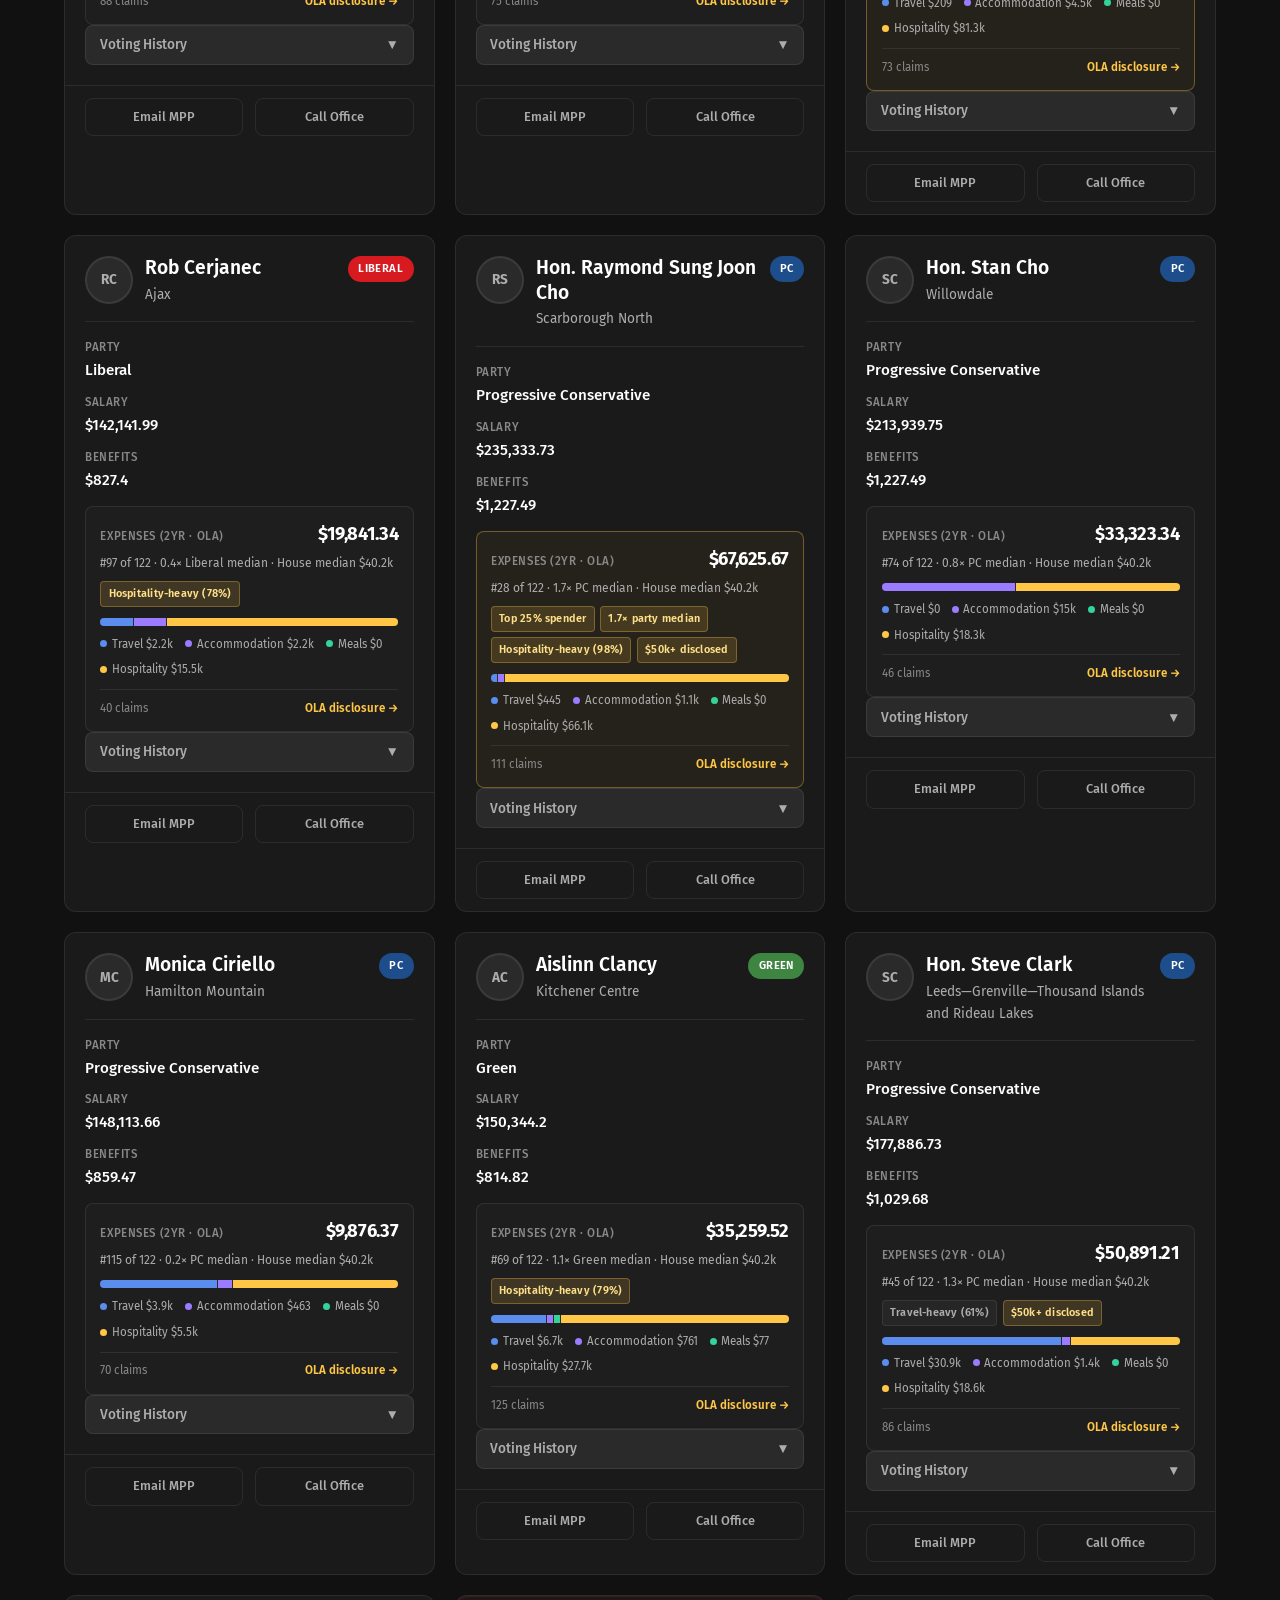
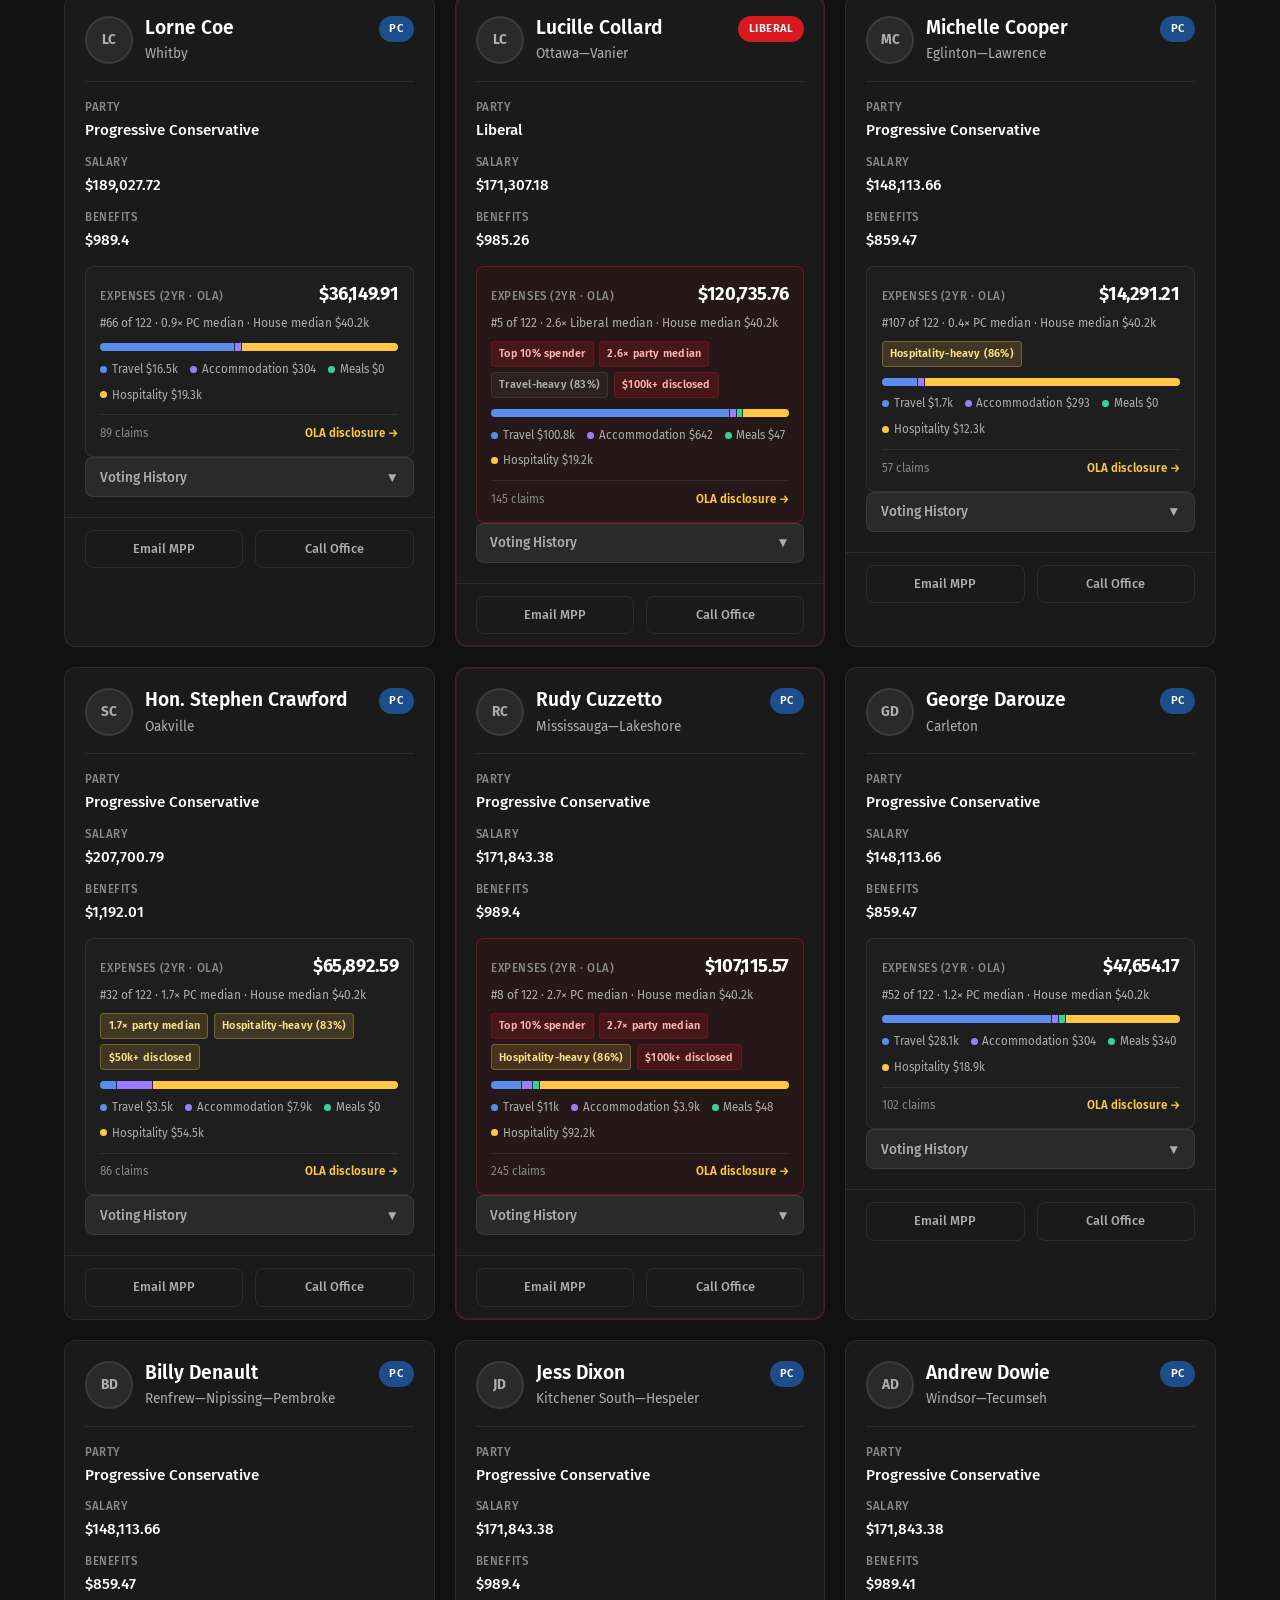
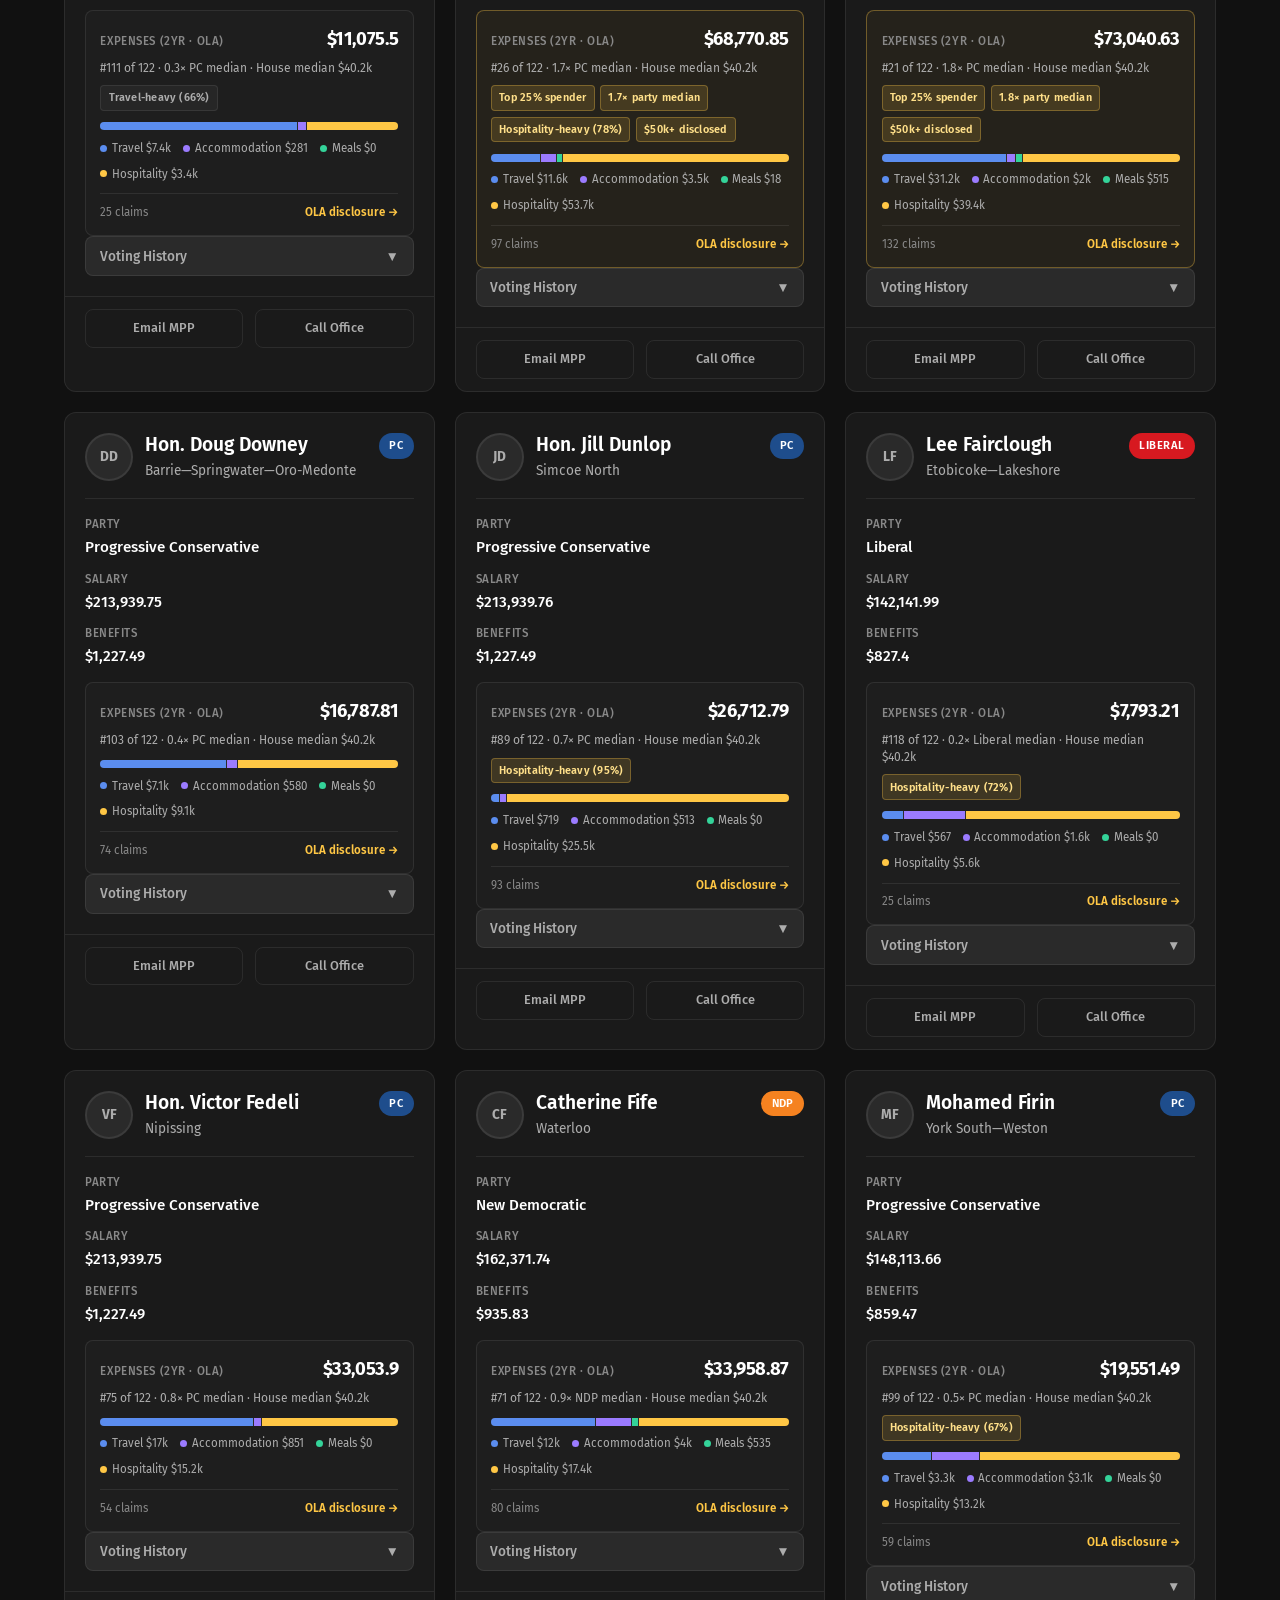
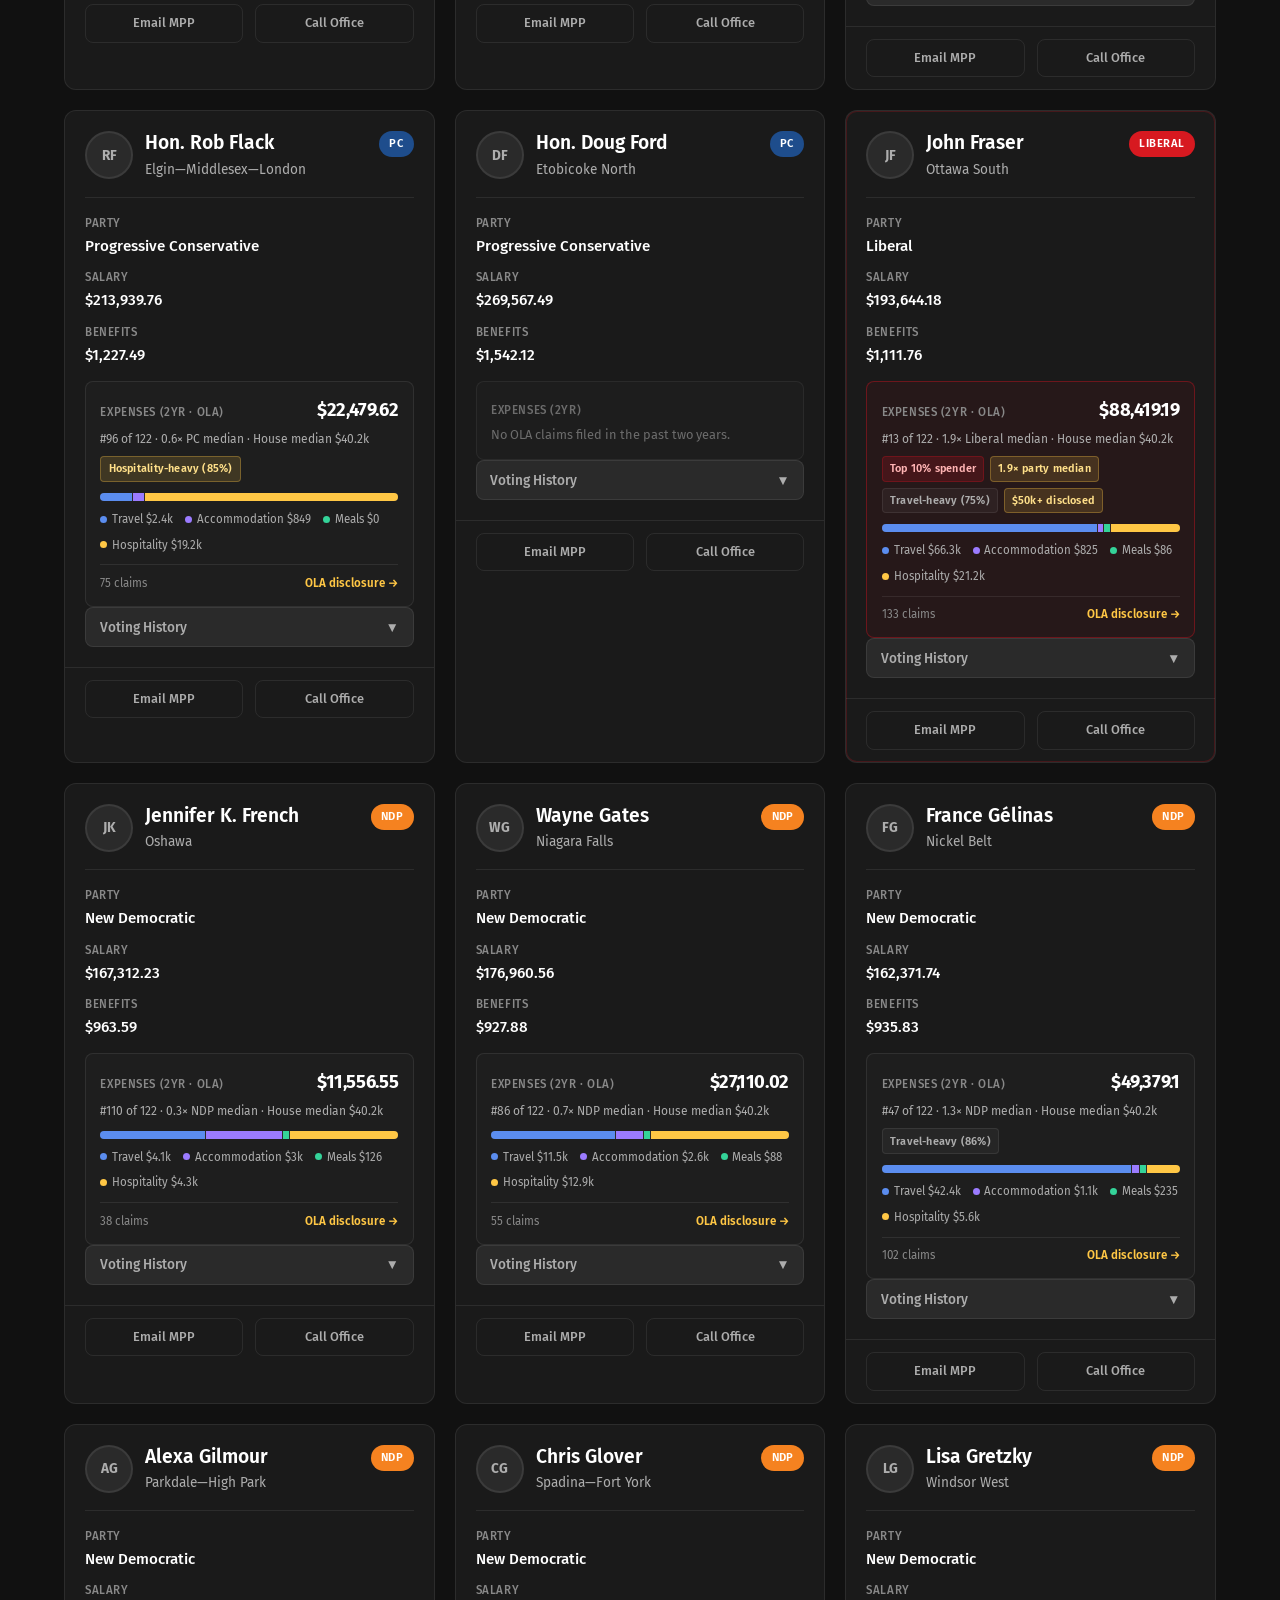
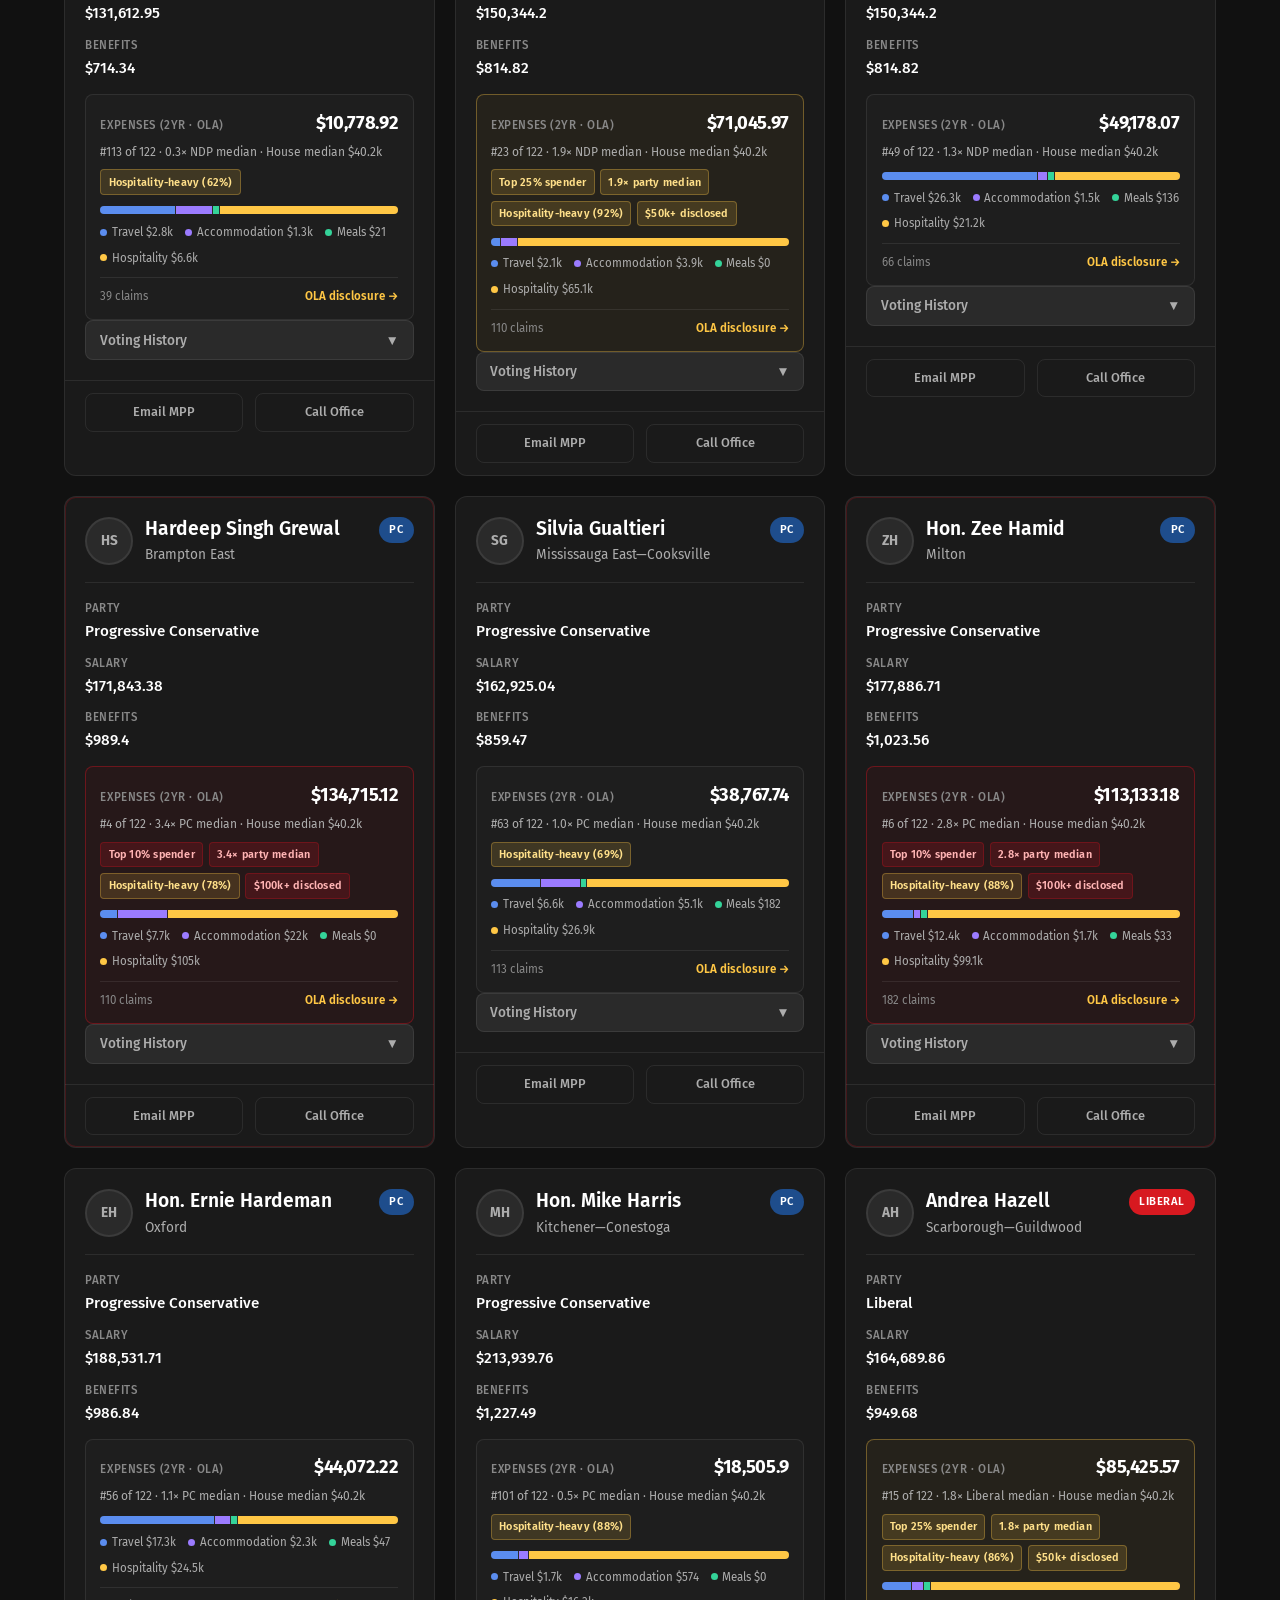
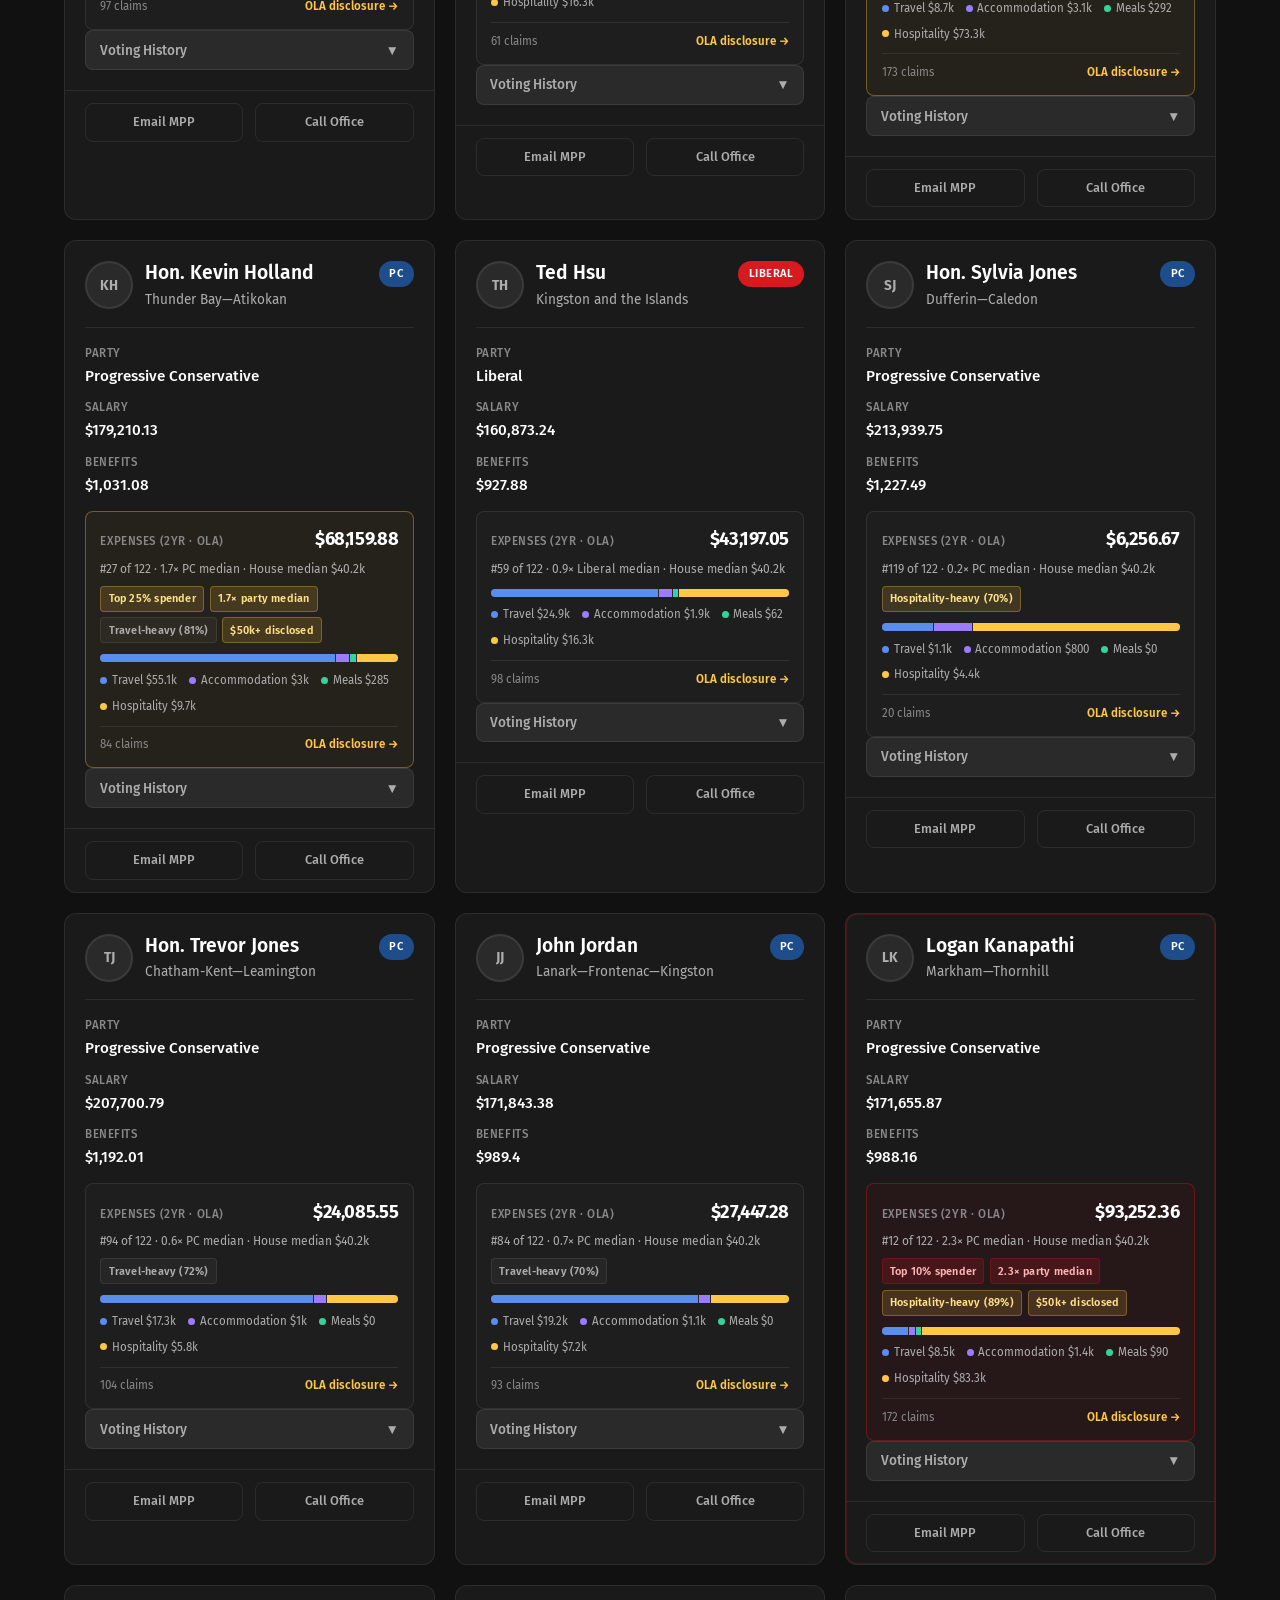
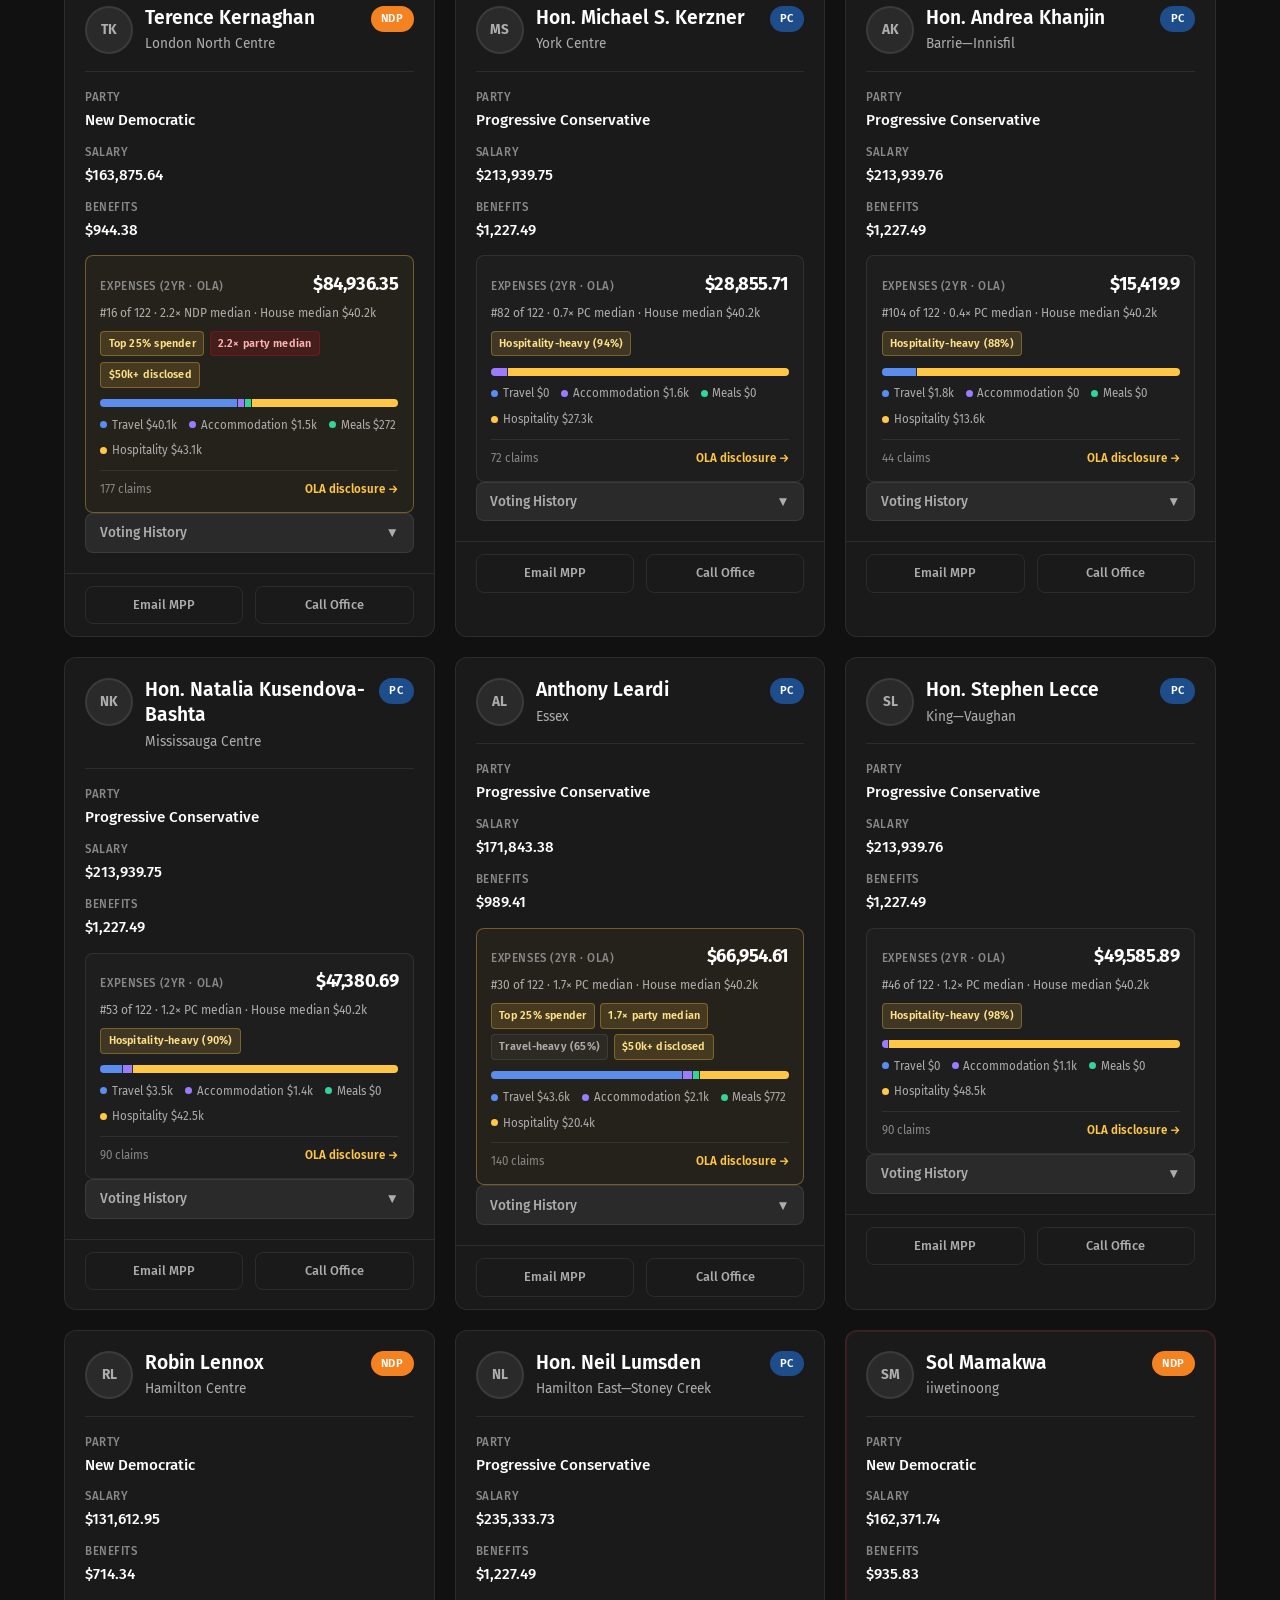
==== commit 9d811ac9: "Revert "Merge the landing narrative into the tracker page." This reverts commit e87254ec3228a3039db3" ====
--- a/index.html
+++ b/index.html
@@ -3,8 +3,8 @@
 <head>
   <meta charset="UTF-8">
   <meta name="viewport" content="width=device-width, initial-scale=1.0, viewport-fit=cover">
-  <title>MPP Tracker | Ontarians Against Corruption</title>
-  <meta name="description" content="See how your Ontario MPP votes on key bills, what they spend, and how to contact them. Built by Ontarians Against Corruption.">
+  <title>Ontario MPPs & How They Vote | Ontarians Against Corruption</title>
+  <meta name="description" content="Explore Ontario MPP voting records, salaries, and accountability data.">
   <link rel="stylesheet" href="styles.css" id="main-styles">
   <script>
     (function () {
@@ -20,20 +20,11 @@
 <body>
   <!-- v1 layout -->
   <div id="v1-app">
-    <header class="tracker-hero">
-      <div class="tracker-hero-media" role="img" aria-label="Ontario legislature chamber"></div>
-      <div class="tracker-hero-grain" aria-hidden="true"></div>
-      <div class="tracker-hero-inner">
-        <div class="tracker-brand">
-          <img src="assets/onac.png" alt="" width="44" height="44">
-          <span>Ontarians Against Corruption</span>
-        </div>
-        <h1 class="tracker-plate">MPP TRACKER</h1>
-        <p class="tracker-hero-lead">See how your representative votes — and spends — without opening a spreadsheet.</p>
-        <div class="tracker-hero-cta">
-          <a class="hero-btn hero-btn-primary" href="#search-anchor">Find my MPP</a>
-          <a class="hero-btn hero-btn-ghost" href="#spotlight-bills">Votes that matter</a>
-        </div>
+    <header class="site-header">
+      <div class="header-inner">
+        <p class="eyebrow">Accountability Tool</p>
+        <h1>Ontario MPPs <span>& How They Vote</span></h1>
+        <p class="header-lead">See how your representative votes on key legislation — without wading through a spreadsheet first.</p>
       </div>
     </header>
 
@@ -62,7 +53,7 @@
         </div>
       </section>
 
-      <div class="controls-wrap" id="search-anchor">
+      <div class="controls-wrap">
         <div class="controls-inner">
           <h2 class="controls-title">Search &amp; filter</h2>
           <div class="controls">
@@ -87,17 +78,6 @@
           <div class="search-result" id="search-result" hidden></div>
         </div>
       </div>
-
-      <section class="spotlight-bills" id="spotlight-bills" aria-label="Featured bill votes">
-        <div class="spotlight-bills-inner">
-          <div class="spotlight-bills-head">
-            <p class="spotlight-kicker">On the floor</p>
-            <h2 class="spotlight-title">Votes that matter right now</h2>
-            <p class="spotlight-copy">Tap a bill to show only MPPs who voted Yes — then dig into the full filters below.</p>
-          </div>
-          <div class="spotlight-list" id="spotlight-list"></div>
-        </div>
-      </section>
 
       <div class="campaign-filters expense-filters" id="expense-filters" aria-label="Expense spotlight filters">
         <details class="filter-drawer" data-collapse-mobile open>
@@ -158,24 +138,11 @@
         <p class="table-note">All voting records in one place. Scroll horizontally to see every bill.</p>
         <div id="table-container"></div>
       </section>
-
-      <section class="action-band" id="take-action">
-        <div class="action-band-inner">
-          <div>
-            <h2>Don’t just look it up — use it.</h2>
-            <p>Email your MPP from a card, join an OAC campaign, or get the next call to action in your inbox.</p>
-          </div>
-          <div class="action-band-cta">
-            <a class="hero-btn hero-btn-primary" href="https://onac.ca/" target="_blank" rel="noopener">Join a campaign</a>
-            <a class="hero-btn hero-btn-ghost" href="https://onac.ca/" target="_blank" rel="noopener">onac.ca</a>
-          </div>
-        </div>
-      </section>
     </div>
 
     <footer class="site-footer">
       <p>Data sourced from the <a href="https://www.ola.org/" target="_blank" rel="noopener">Legislative Assembly of Ontario</a>.</p>
-      <p>© 2026 <a href="https://onac.ca/" target="_blank" rel="noopener">Ontarians Against Corruption</a>.</p>
+      <p>© 2026 <a href="https://ontariocorruption.org/" target="_blank" rel="noopener">Ontarians Against Corruption</a>.</p>
     </footer>
   </div>
 
--- a/styles.css
+++ b/styles.css
@@ -1,4 +1,4 @@
-@import url('https://fonts.googleapis.com/css2?family=Archivo+Black&family=Fira+Sans:ital,wght@0,300;0,400;0,500;0,600;0,700;1,400&display=swap');
+@import url('https://fonts.googleapis.com/css2?family=Fira+Sans:ital,wght@0,300;0,400;0,500;0,600;0,700;1,400&display=swap');
 
 :root {
   --bg: #111111;
@@ -18,7 +18,6 @@
   --radius: 12px;
   --radius-sm: 8px;
   --font: 'Fira Sans', sans-serif;
-  --display: 'Archivo Black', 'Fira Sans', sans-serif;
   --transition: 0.2s ease;
   --content-width: 1200px;
 
@@ -49,322 +48,7 @@
   overflow-x: hidden;
 }
 
-/* Header / narrative hero */
-.tracker-hero {
-  position: relative;
-  min-height: clamp(22rem, 68svh, 34rem);
-  display: grid;
-  align-items: end;
-  overflow: hidden;
-  isolation: isolate;
-  border-bottom: 1px solid var(--border);
-}
-
-.tracker-hero-media {
-  position: absolute;
-  inset: 0;
-  z-index: -2;
-  background:
-    linear-gradient(180deg, rgba(17, 17, 17, 0.25) 0%, rgba(17, 17, 17, 0.78) 52%, var(--bg) 100%),
-    radial-gradient(ellipse 80% 55% at 70% 28%, rgba(255, 199, 69, 0.12), transparent 55%),
-    url("https://onac.ca/wp-content/uploads/2026/07/house.jpg") center/cover no-repeat;
-  transform: scale(1.03);
-  animation: heroDrift 18s ease-in-out infinite alternate;
-}
-
-.tracker-hero-grain {
-  position: absolute;
-  inset: 0;
-  z-index: -1;
-  opacity: 0.07;
-  pointer-events: none;
-  background-image: url("data:image/svg+xml,%3Csvg viewBox='0 0 200 200' xmlns='http://www.w3.org/2000/svg'%3E%3Cfilter id='n'%3E%3CfeTurbulence type='fractalNoise' baseFrequency='0.85' numOctaves='4' stitchTiles='stitch'/%3E%3C/filter%3E%3Crect width='100%25' height='100%25' filter='url(%23n)'/%3E%3C/svg%3E");
-}
-
-@keyframes heroDrift {
-  from { transform: scale(1.03) translate3d(0, 0, 0); }
-  to { transform: scale(1.07) translate3d(-1.2%, -0.8%, 0); }
-}
-
-.tracker-hero-inner {
-  width: min(100% - 2rem, var(--content-width));
-  margin: 0 auto;
-  padding: 3.5rem 0 2.5rem;
-}
-
-.tracker-brand {
-  display: flex;
-  align-items: center;
-  gap: 0.75rem;
-  margin-bottom: 1.25rem;
-  animation: heroRise 0.75s ease both;
-}
-
-.tracker-brand img {
-  width: 2.75rem;
-  height: 2.75rem;
-  border-radius: 50%;
-  background: #000;
-}
-
-.tracker-brand span {
-  font-size: 0.72rem;
-  font-weight: 700;
-  letter-spacing: 0.14em;
-  text-transform: uppercase;
-  color: var(--accent-yellow);
-}
-
-.tracker-plate {
-  display: inline-block;
-  background: var(--accent-yellow);
-  color: #111;
-  font-family: var(--display);
-  font-size: clamp(2.1rem, 7vw, 4.25rem);
-  line-height: 0.92;
-  letter-spacing: -0.02em;
-  padding: 0.22em 0.32em 0.18em;
-  margin-bottom: 0.95rem;
-  box-shadow: 6px 6px 0 rgba(0, 0, 0, 0.4);
-  animation: heroRise 0.8s 0.06s ease both;
-}
-
-.tracker-hero-lead {
-  max-width: 28rem;
-  color: var(--text-muted);
-  font-size: clamp(1rem, 2.2vw, 1.15rem);
-  margin-bottom: 1.35rem;
-  animation: heroRise 0.8s 0.12s ease both;
-}
-
-.tracker-hero-cta {
-  display: flex;
-  flex-wrap: wrap;
-  gap: 0.65rem;
-  animation: heroRise 0.8s 0.18s ease both;
-}
-
-@keyframes heroRise {
-  from { opacity: 0; transform: translateY(14px); }
-  to { opacity: 1; transform: none; }
-}
-
-.hero-btn {
-  display: inline-flex;
-  align-items: center;
-  justify-content: center;
-  min-height: 2.85rem;
-  padding: 0.65rem 1.15rem;
-  font-family: var(--font);
-  font-size: 0.92rem;
-  font-weight: 700;
-  text-decoration: none;
-  border: 2px solid transparent;
-  cursor: pointer;
-  transition: transform var(--transition), background var(--transition), color var(--transition), border-color var(--transition);
-}
-
-.hero-btn:hover { transform: translateY(-1px); }
-
-.hero-btn-primary {
-  background: var(--accent-yellow);
-  color: #111;
-}
-
-.hero-btn-primary:hover { background: #ffd56d; }
-
-.hero-btn-ghost {
-  background: transparent;
-  color: var(--text);
-  border-color: rgba(255, 255, 255, 0.35);
-}
-
-.hero-btn-ghost:hover {
-  border-color: var(--accent-yellow);
-  color: var(--accent-yellow);
-}
-
-/* Spotlight bills — narrative entry into filters */
-.spotlight-bills {
-  max-width: var(--content-width);
-  margin: 0 auto 1.25rem;
-  padding: 0 1.5rem;
-}
-
-.spotlight-bills-inner {
-  border-top: 1px solid var(--border);
-}
-
-.spotlight-bills-head {
-  padding: 1.5rem 0 0.85rem;
-}
-
-.spotlight-kicker {
-  font-size: 0.72rem;
-  font-weight: 700;
-  letter-spacing: 0.12em;
-  text-transform: uppercase;
-  color: var(--accent-yellow);
-  margin-bottom: 0.4rem;
-}
-
-.spotlight-title {
-  font-family: var(--display);
-  font-size: clamp(1.45rem, 3.5vw, 2rem);
-  line-height: 1.1;
-  letter-spacing: -0.02em;
-  margin-bottom: 0.35rem;
-}
-
-.spotlight-copy {
-  color: var(--text-muted);
-  font-size: 0.95rem;
-  max-width: 36rem;
-}
-
-.spotlight-list {
-  display: grid;
-}
-
-.spotlight-row {
-  display: grid;
-  grid-template-columns: auto 1fr auto;
-  gap: 0.85rem 1.25rem;
-  align-items: center;
-  width: 100%;
-  padding: 1.05rem 0.15rem;
-  border: none;
-  border-bottom: 1px solid var(--border);
-  background: transparent;
-  color: inherit;
-  font: inherit;
-  text-align: left;
-  cursor: pointer;
-  transition: background var(--transition), padding-left var(--transition);
-}
-
-.spotlight-row:hover,
-.spotlight-row:focus-visible {
-  background: rgba(255, 199, 69, 0.05);
-  padding-left: 0.45rem;
-  outline: none;
-}
-
-.spotlight-id {
-  font-family: var(--display);
-  font-size: clamp(1.15rem, 2.5vw, 1.45rem);
-  color: var(--accent-yellow);
-  white-space: nowrap;
-}
-
-.spotlight-meta strong {
-  display: block;
-  font-size: 0.98rem;
-  font-weight: 700;
-  margin-bottom: 0.15rem;
-}
-
-.spotlight-meta span {
-  color: var(--text-muted);
-  font-size: 0.85rem;
-}
-
-.spotlight-stat {
-  font-size: 0.78rem;
-  font-weight: 700;
-  letter-spacing: 0.04em;
-  text-transform: uppercase;
-  text-align: right;
-  color: var(--text);
-}
-
-.spotlight-stat em {
-  display: block;
-  margin-top: 0.15rem;
-  font-style: normal;
-  font-weight: 500;
-  text-transform: none;
-  letter-spacing: 0;
-  color: var(--text-dim);
-}
-
-/* Yellow action band */
-.action-band {
-  background: var(--accent-yellow);
-  color: #111;
-  padding: 2.25rem 1.5rem;
-  margin-top: 2rem;
-}
-
-.action-band-inner {
-  max-width: var(--content-width);
-  margin: 0 auto;
-  display: grid;
-  grid-template-columns: 1.3fr auto;
-  gap: 1.25rem 2rem;
-  align-items: center;
-}
-
-.action-band h2 {
-  font-family: var(--display);
-  font-size: clamp(1.45rem, 3.5vw, 2.1rem);
-  line-height: 1.05;
-  margin-bottom: 0.4rem;
-}
-
-.action-band p {
-  font-size: 0.98rem;
-  opacity: 0.9;
-  max-width: 34rem;
-}
-
-.action-band-cta {
-  display: flex;
-  flex-wrap: wrap;
-  gap: 0.6rem;
-}
-
-.action-band .hero-btn-primary {
-  background: #111;
-  color: #fff;
-}
-
-.action-band .hero-btn-primary:hover { background: #000; }
-
-.action-band .hero-btn-ghost {
-  border-color: rgba(0, 0, 0, 0.35);
-  color: #111;
-}
-
-.action-band .hero-btn-ghost:hover {
-  border-color: #111;
-}
-
-body.embed-mode .tracker-hero {
-  min-height: clamp(18rem, 52svh, 28rem);
-}
-
-body.embed-mode .tracker-hero-inner {
-  padding-top: 2.5rem;
-  padding-bottom: 2rem;
-}
-
-body.embed-mode .spotlight-bills,
-body.embed-mode .action-band {
-  padding-left: 1rem;
-  padding-right: 1rem;
-}
-
-body.embed-mode .action-band {
-  margin-bottom: 0;
-}
-
-@media (prefers-reduced-motion: reduce) {
-  .tracker-hero-media { animation: none; }
-  .tracker-brand, .tracker-plate, .tracker-hero-lead, .tracker-hero-cta { animation: none; }
-}
-
-/* Legacy standalone header (unused when hero is present) */
+/* Header */
 .site-header {
   background: linear-gradient(180deg, #1a1a1a 0%, var(--bg) 100%);
   border-bottom: 1px solid var(--border);
@@ -1805,35 +1489,9 @@
 
   .intro-section,
   .cards-section,
-  .spreadsheet-section,
-  .spotlight-bills {
+  .spreadsheet-section {
     padding-left: 0.85rem;
     padding-right: 0.85rem;
-  }
-
-  .tracker-hero-inner {
-    padding: 2.25rem 0 1.75rem;
-  }
-
-  .tracker-plate {
-    font-size: clamp(1.85rem, 10vw, 2.6rem);
-  }
-
-  .spotlight-row {
-    grid-template-columns: 1fr;
-    gap: 0.3rem;
-  }
-
-  .spotlight-stat {
-    text-align: left;
-  }
-
-  .action-band-inner {
-    grid-template-columns: 1fr;
-  }
-
-  .action-band {
-    padding: 1.75rem 0.85rem;
   }
 
   .intro-section {
